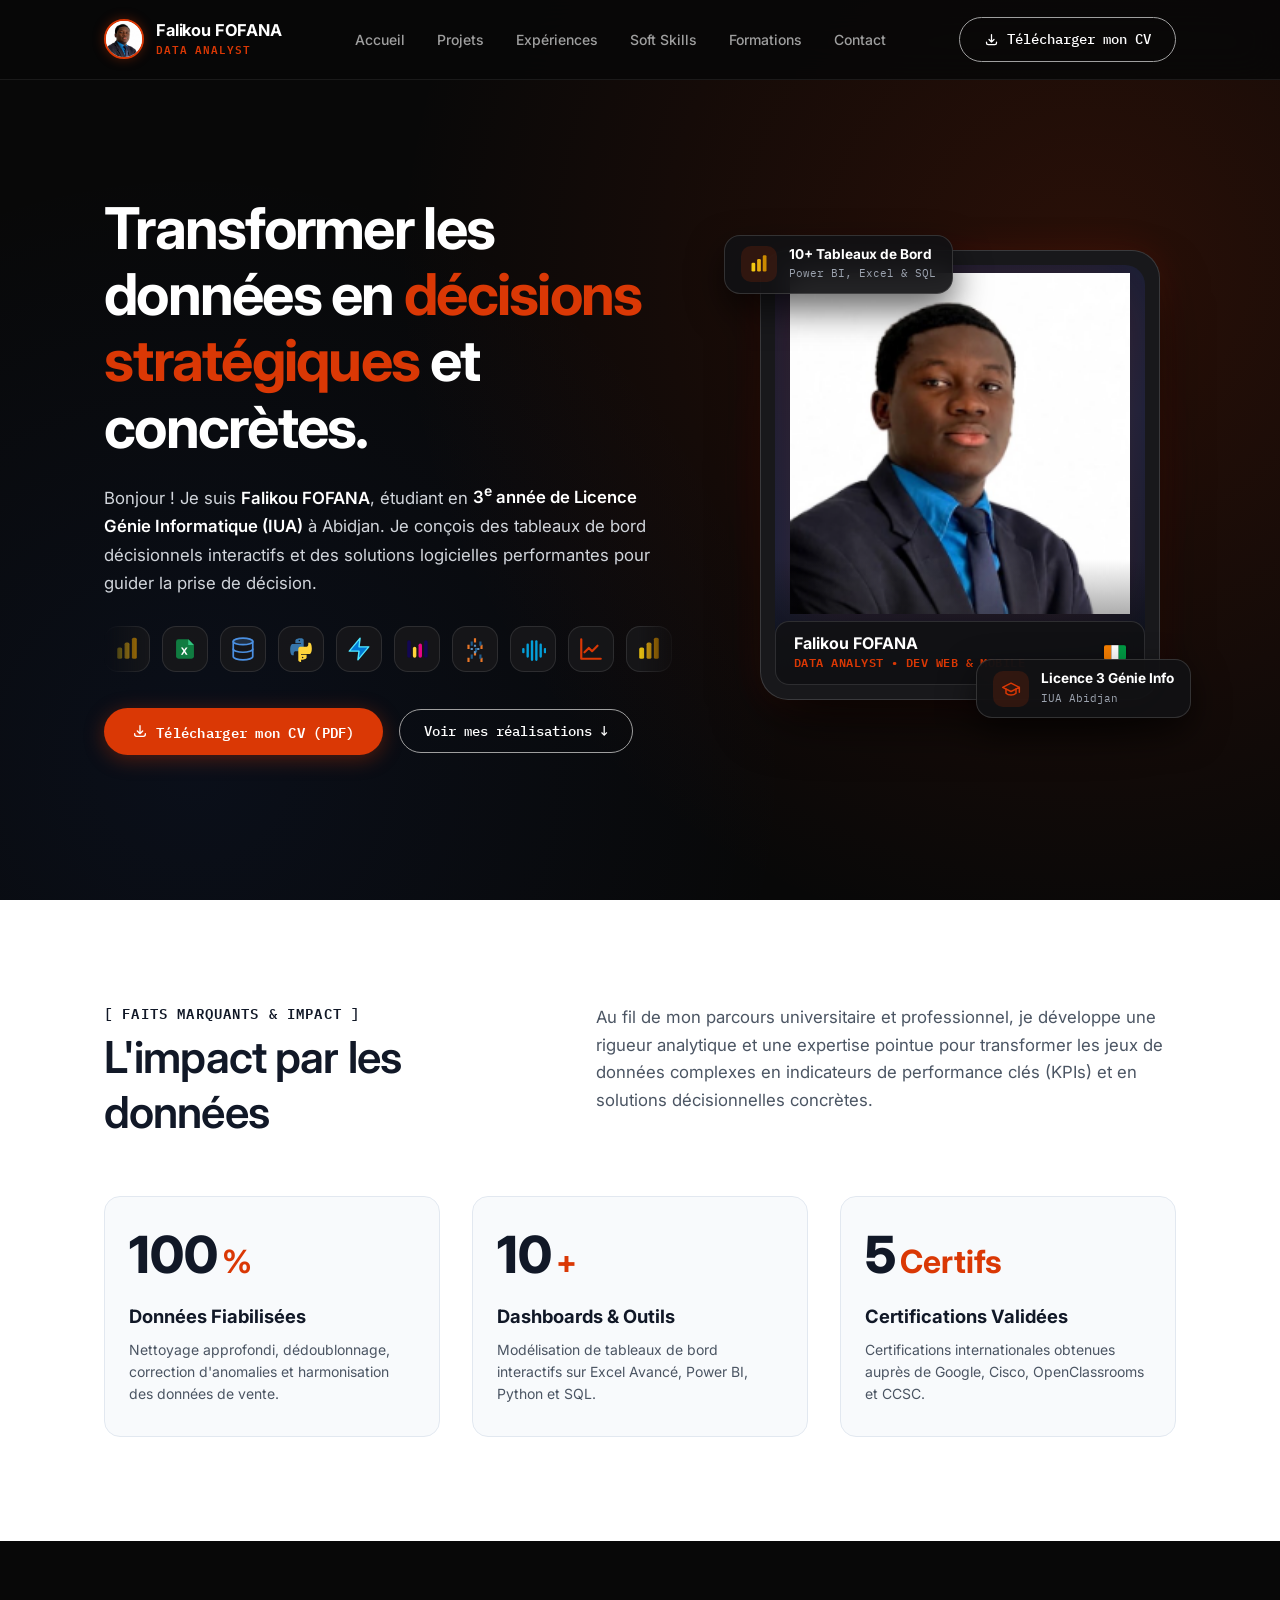
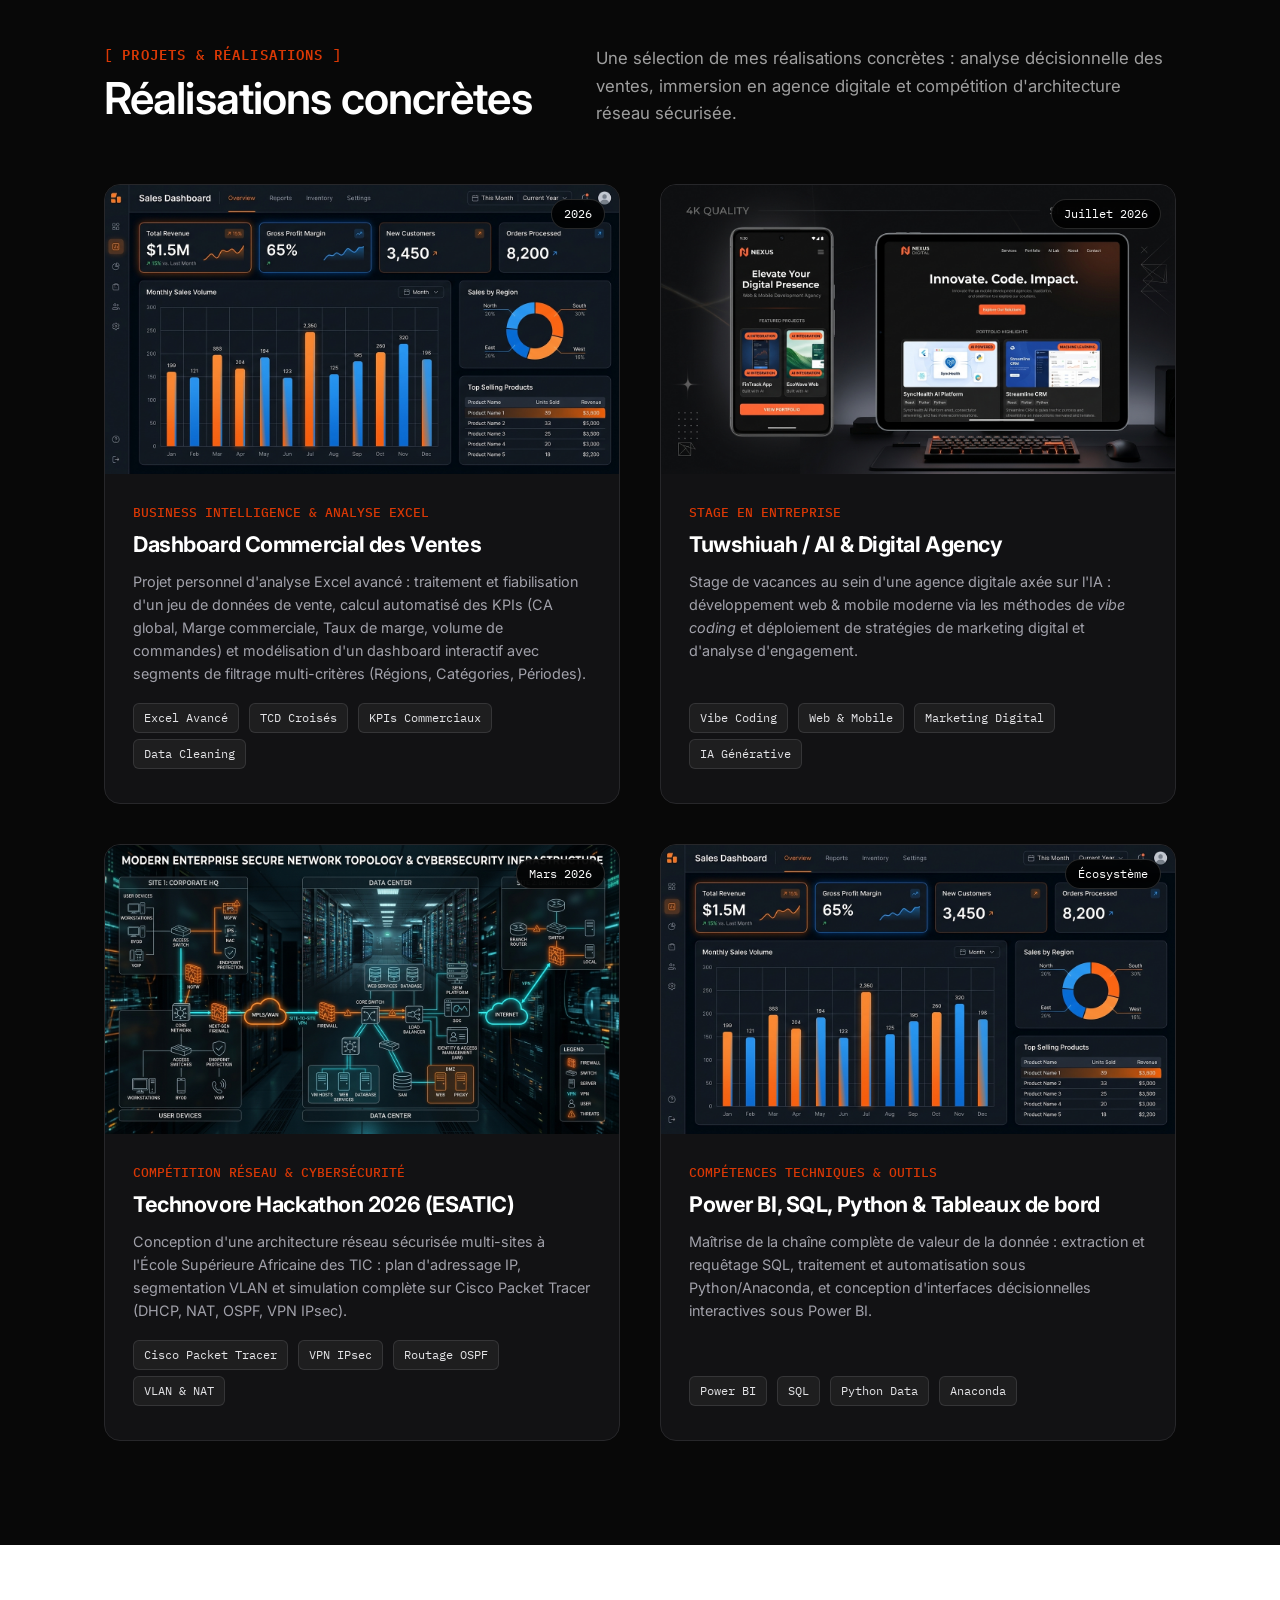
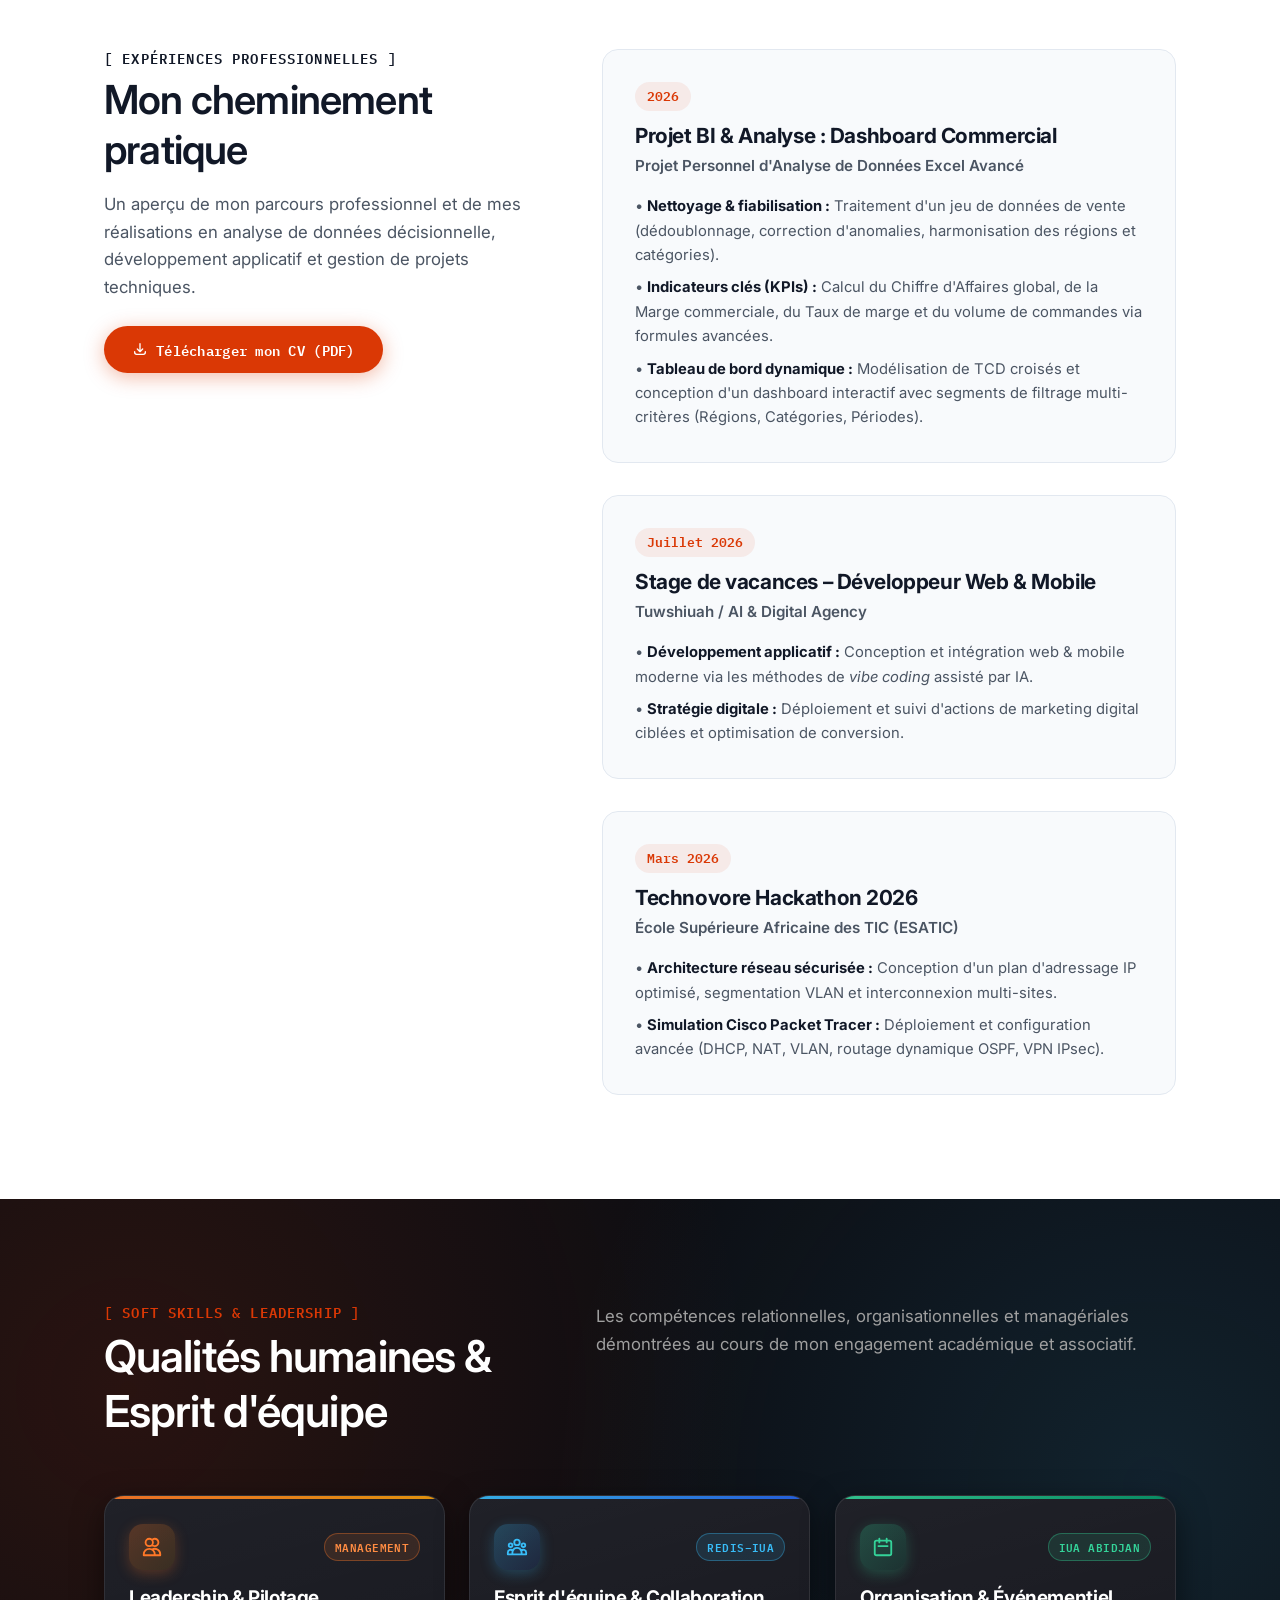
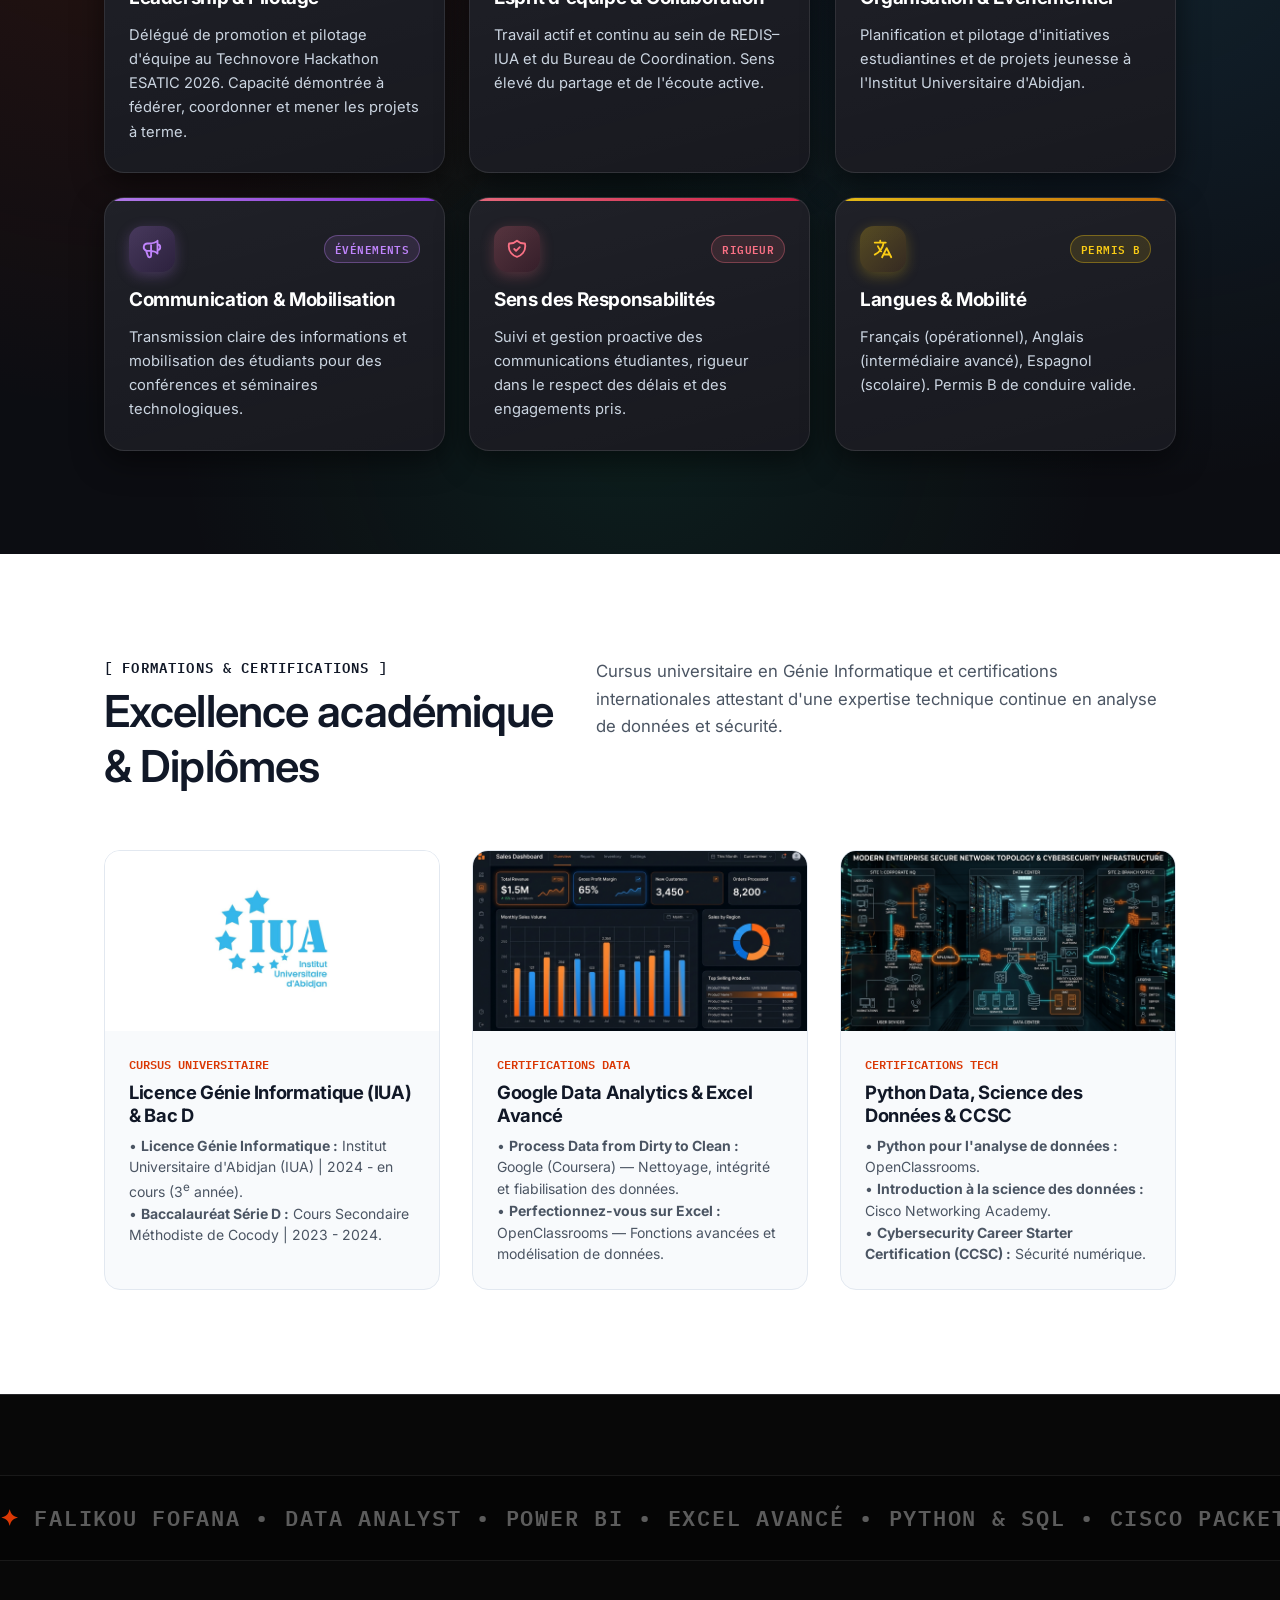
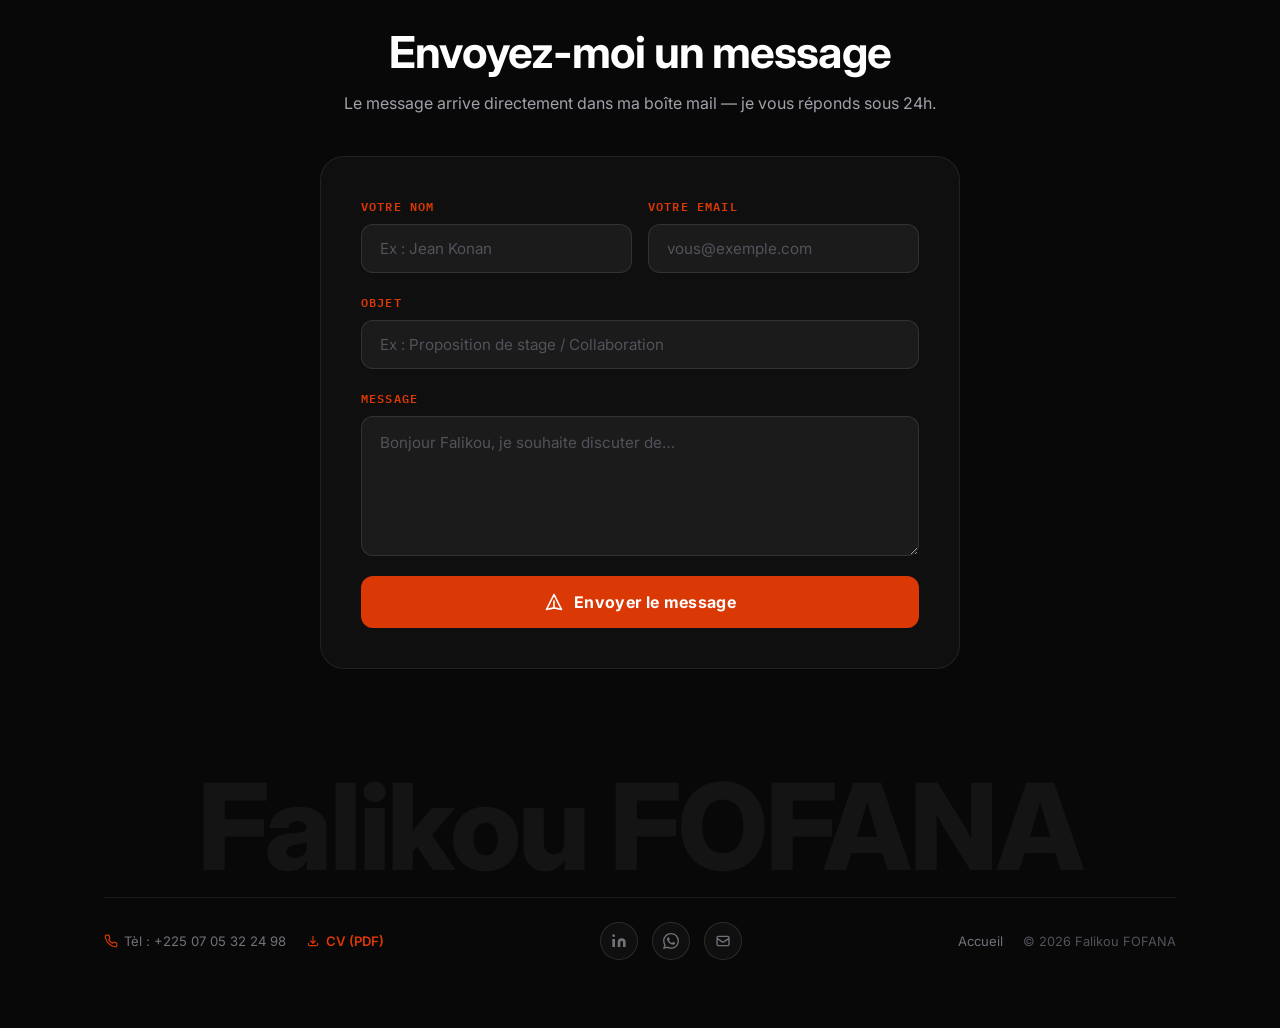
==== index.html @ 865db2b1 "Use exact official IUA university logo in education card" ====
<!DOCTYPE html>
<html lang="fr" class="scroll-smooth">
<head>
  <meta charset="UTF-8">
  <meta name="viewport" content="width=device-width, initial-scale=1.0">
  <title>Falikou FOFANA | Data Analyst & Développeur Web & Mobile</title>
  <meta name="description" content="Portfolio personnel de Falikou FOFANA — Data Analyst Stagiaire et Développeur Web & Mobile à Abidjan. Power BI, Excel & TCD, SQL, Python et Tableaux de bord décisionnels.">
  <meta name="author" content="Falikou FOFANA">
  <link rel="icon" href="assets/images/falikou_photo.png" type="image/png">

  <!-- Google Fonts -->
  <link rel="preconnect" href="https://fonts.googleapis.com">
  <link rel="preconnect" href="https://fonts.gstatic.com" crossorigin>
  <link href="https://fonts.googleapis.com/css2?family=IBM+Plex+Mono:ital,wght@0,400;0,500;0,600;1,400&family=Inter:wght@300;400;500;600;700;800&display=swap" rel="stylesheet">

  <style>
    /* ==========================================================================
       DESIGN SYSTEM - PROTOTYPE REPRODUCTION & FF BRANDING
       ========================================================================== */
    :root {
      --black: #080808;
      --black-alt: #121212;
      --card-bg: #18181b;
      --card-border: #27272a;
      --white: #ffffff;
      --light: #9f9f9f;
      --dark: #212121;
      --dark-text: #111827;
      --dark-sub: #4b5563;
      --accent: #da3805;
      --accent-hover: #ff4d15;
      --accent-light: rgba(218, 56, 5, 0.12);
      --accent-glow: rgba(218, 56, 5, 0.35);
      
      --font-sans: 'Inter', -apple-system, BlinkMacSystemFont, 'Segoe UI', Roboto, sans-serif;
      --font-mono: 'IBM Plex Mono', monospace;
    }

    *, *::before, *::after {
      box-sizing: border-box;
      margin: 0;
      padding: 0;
    }

    html {
      scroll-behavior: smooth;
      -webkit-text-size-adjust: 100%;
      font-size: 16px;
    }

    body {
      background-color: var(--black-alt);
      color: var(--light);
      font-family: var(--font-sans);
      font-size: 16px;
      line-height: 1.65;
      overflow-x: hidden;
      -webkit-font-smoothing: antialiased;
    }

    h1, h2, h3, h4, h5, h6 {
      color: var(--white);
      font-family: var(--font-sans);
      font-weight: 600;
      line-height: 1.25;
      letter-spacing: -0.02em;
    }

    a {
      color: inherit;
      text-decoration: none;
      transition: all 0.2s ease;
    }

    img {
      max-width: 100%;
      height: auto;
      display: block;
    }

    .container {
      width: 100%;
      max-width: 1120px;
      margin-left: auto;
      margin-right: auto;
      padding-left: 24px;
      padding-right: 24px;
    }

    .section-padding {
      padding-top: 104px;
      padding-bottom: 104px;
    }

    .white__bg {
      background-color: var(--white);
      color: var(--dark-sub);
    }

    .white__bg h1, .white__bg h2, .white__bg h3, .white__bg h4, .white__bg h5, .white__bg h6 {
      color: var(--dark-text);
    }

    .black__bg {
      background-color: var(--black);
      color: var(--light);
    }

    /* Section Tag & Headers (Exact Prototype Style) */
    .section__title__wrap {
      display: flex;
      justify-content: space-between;
      align-items: flex-start;
      margin-bottom: 56px;
      gap: 32px;
    }

    @media (max-width: 860px) {
      .section__title__wrap {
        flex-direction: column;
        margin-bottom: 40px;
        gap: 16px;
      }
    }

    .section__title {
      font-family: var(--font-mono);
      font-size: 0.9rem;
      font-weight: 600;
      text-transform: uppercase;
      letter-spacing: 0.08em;
      color: var(--accent);
      margin: 0;
    }

    .section__description {
      color: var(--light);
      max-width: 580px;
      font-size: 1.05rem;
      line-height: 1.65;
    }

    .white__bg .section__description {
      color: var(--dark-sub);
    }

    /* Buttons */
    .primary__button {
      display: inline-flex;
      align-items: center;
      justify-content: center;
      gap: 8px;
      padding: 12px 28px;
      border-radius: 99px;
      background-color: var(--accent);
      color: var(--white);
      font-family: var(--font-mono);
      font-size: 0.875rem;
      font-weight: 600;
      letter-spacing: 0.02em;
      box-shadow: 0 4px 20px var(--accent-glow);
      transition: all 0.25s ease;
      cursor: pointer;
      border: none;
      white-space: normal;
      text-align: center;
    }

    .primary__button:hover {
      background-color: var(--accent-hover);
      transform: translateY(-2px);
      box-shadow: 0 8px 25px var(--accent-glow);
      color: var(--white);
    }

    .outline__button__light {
      display: inline-flex;
      align-items: center;
      justify-content: center;
      gap: 8px;
      padding: 10px 24px;
      border-radius: 99px;
      border: 1px solid var(--light);
      color: var(--white);
      background: transparent;
      font-family: var(--font-mono);
      font-size: 0.85rem;
      font-weight: 500;
      transition: all 0.25s ease;
      cursor: pointer;
      white-space: normal;
      text-align: center;
    }

    .outline__button__light:hover {
      border-color: var(--accent);
      color: var(--accent);
      background: rgba(218, 56, 5, 0.08);
      transform: translateY(-2px);
    }

    /* Navbar */
    .navbar {
      position: fixed;
      top: 0;
      left: 0;
      width: 100%;
      height: 80px;
      z-index: 1000;
      background: rgba(8, 8, 8, 0.92);
      backdrop-filter: blur(18px);
      -webkit-backdrop-filter: blur(18px);
      border-bottom: 1px solid rgba(255, 255, 255, 0.08);
      display: flex;
      align-items: center;
      transition: height 0.3s ease, background 0.3s ease;
    }

    .navbar__row {
      display: flex;
      justify-content: space-between;
      align-items: center;
      width: 100%;
    }

    .nav__brand {
      display: flex;
      align-items: center;
      gap: 12px;
      text-decoration: none;
      flex-shrink: 0;
    }

    .brand-avatar {
      width: 40px;
      height: 40px;
      border-radius: 50%;
      object-fit: contain;
      background: #ffffff;
      border: 2px solid var(--accent);
      box-shadow: 0 0 12px var(--accent-glow);
      flex-shrink: 0;
    }

    .brand-text {
      display: flex;
      flex-direction: column;
    }

    .brand-name {
      font-family: var(--font-sans);
      font-weight: 700;
      font-size: 1.02rem;
      color: var(--white);
      letter-spacing: -0.01em;
      line-height: 1.15;
    }

    .brand-role {
      font-family: var(--font-mono);
      font-size: 0.68rem;
      color: var(--accent);
      letter-spacing: 0.08em;
      text-transform: uppercase;
      font-weight: 600;
    }

    /* Desktop Navigation Menu */
    .navbar__menu {
      display: flex;
      align-items: center;
      gap: 4px;
    }

    .nav__link {
      padding: 8px 14px;
      color: var(--light);
      font-size: 0.875rem;
      font-weight: 500;
      border-radius: 99px;
      transition: all 0.2s ease;
      display: inline-flex;
      align-items: center;
    }

    .nav__link:hover {
      color: var(--white);
      background: rgba(255, 255, 255, 0.06);
    }

    .navbar__actions {
      display: flex;
      align-items: center;
      gap: 12px;
    }

    .desktop-cv-btn {
      display: inline-flex;
    }

    .mobile-menu-btn {
      display: none;
      width: 44px;
      height: 44px;
      border-radius: 12px;
      background: rgba(255, 255, 255, 0.06);
      border: 1px solid rgba(255, 255, 255, 0.12);
      color: var(--white);
      align-items: center;
      justify-content: center;
      cursor: pointer;
      transition: all 0.2s ease;
      flex-shrink: 0;
      outline: none;
      -webkit-tap-highlight-color: transparent;
    }

    .mobile-menu-btn:hover,
    .mobile-menu-btn:active {
      background: rgba(218, 56, 5, 0.18);
      border-color: var(--accent);
      color: var(--accent);
    }

    .mobile-menu-btn svg {
      pointer-events: none;
    }

    /* Standalone Mobile Drawer (Outside Header) */
    .mobile-drawer {
      display: none;
      position: fixed;
      top: 0;
      right: 0;
      width: 86%;
      max-width: 320px;
      height: 100vh;
      height: 100dvh;
      background: #0d0d10;
      border-left: 1px solid rgba(255, 255, 255, 0.12);
      flex-direction: column;
      align-items: stretch;
      padding: 24px 20px;
      gap: 6px;
      box-shadow: -15px 0 50px rgba(0, 0, 0, 0.95);
      transform: translateX(105%);
      visibility: hidden;
      pointer-events: none;
      transition: transform 0.35s cubic-bezier(0.16, 1, 0.3, 1), visibility 0.35s ease;
      z-index: 99999;
      overflow-y: auto;
      -webkit-overflow-scrolling: touch;
    }

    .mobile-drawer.open {
      transform: translateX(0) !important;
      visibility: visible !important;
      pointer-events: auto !important;
    }

    .mobile-drawer-header {
      display: flex;
      align-items: center;
      justify-content: space-between;
      padding-bottom: 18px;
      margin-bottom: 10px;
      border-bottom: 1px solid rgba(255, 255, 255, 0.08);
    }

    .mobile-drawer-brand {
      display: flex;
      align-items: center;
      gap: 10px;
    }

    .mobile-drawer-avatar {
      width: 36px;
      height: 36px;
      border-radius: 50%;
      object-fit: contain;
      background: #fff;
      border: 1.5px solid var(--accent);
    }

    .mobile-drawer-title {
      font-family: var(--font-sans);
      font-size: 0.95rem;
      font-weight: 700;
      color: #ffffff;
    }

    .mobile-close-btn {
      width: 38px;
      height: 38px;
      border-radius: 10px;
      background: rgba(255, 255, 255, 0.06);
      border: 1px solid rgba(255, 255, 255, 0.12);
      color: #a1a1aa;
      display: flex;
      align-items: center;
      justify-content: center;
      cursor: pointer;
      transition: all 0.2s ease;
      -webkit-tap-highlight-color: transparent;
    }

    .mobile-close-btn:hover,
    .mobile-close-btn:active {
      color: #ffffff;
      background: rgba(239, 68, 68, 0.2);
      border-color: rgba(239, 68, 68, 0.5);
    }

    .mobile-drawer-link {
      font-family: var(--font-sans);
      font-size: 1.05rem;
      font-weight: 500;
      width: 100%;
      padding: 13px 16px;
      border-radius: 12px;
      color: #e4e4e7;
      text-decoration: none;
      display: flex;
      align-items: center;
      gap: 12px;
      transition: all 0.2s ease;
    }

    .mobile-drawer-link:hover,
    .mobile-drawer-link:active {
      background: rgba(218, 56, 5, 0.14);
      color: #ffffff;
      transform: translateX(4px);
    }

    .mobile-drawer-action {
      margin-top: 14px;
      padding-top: 14px;
      border-top: 1px solid rgba(255, 255, 255, 0.08);
    }

    .mobile-drawer-cv-btn {
      width: 100%;
      padding: 13px 18px;
      background: var(--accent);
      color: #ffffff;
      border-radius: 12px;
      display: flex;
      align-items: center;
      justify-content: center;
      gap: 8px;
      font-family: var(--font-mono);
      font-size: 0.88rem;
      font-weight: 600;
      text-decoration: none;
      box-shadow: 0 4px 18px var(--accent-glow);
      transition: background 0.2s ease;
    }

    .mobile-drawer-cv-btn:active {
      background: var(--accent-hover);
    }

    .mobile-drawer-footer {
      display: flex;
      justify-content: center;
      gap: 12px;
      margin-top: auto;
      padding-top: 24px;
    }

    .mobile-drawer-social {
      width: 40px;
      height: 40px;
      border-radius: 50%;
      background: rgba(255, 255, 255, 0.05);
      border: 1px solid rgba(255, 255, 255, 0.1);
      display: flex;
      align-items: center;
      justify-content: center;
      color: #a1a1aa;
      text-decoration: none;
      transition: all 0.2s;
    }

    .mobile-drawer-social:hover,
    .mobile-drawer-social:active {
      color: #fff;
      border-color: rgba(255, 255, 255, 0.3);
    }

    .menu-backdrop {
      position: fixed;
      inset: 0;
      background: rgba(0, 0, 0, 0.8);
      backdrop-filter: blur(6px);
      -webkit-backdrop-filter: blur(6px);
      z-index: 99998;
      opacity: 0;
      pointer-events: none;
      transition: opacity 0.3s ease;
    }

    .menu-backdrop.open {
      opacity: 1 !important;
      pointer-events: auto !important;
    }

    @media (max-width: 960px) {
      .navbar {
        height: 72px;
      }

      .navbar__menu {
        display: none !important;
      }

      .desktop-cv-btn {
        display: none !important;
      }

      .mobile-menu-btn {
        display: flex !important;
      }

      .mobile-drawer {
        display: flex !important;
      }
    }

    /* ==========================================================================
       HERO SECTION (PREMIUM MODERN SPLIT SHOWCASE)
       ========================================================================== */
    .header__section__one {
      min-height: 100vh;
      position: relative;
      display: flex;
      align-items: center;
      background: radial-gradient(circle at 85% 30%, rgba(218, 56, 5, 0.16) 0%, transparent 55%),
                  radial-gradient(circle at 15% 85%, rgba(37, 99, 235, 0.08) 0%, transparent 45%),
                  #080808;
      overflow: hidden;
      padding-top: 120px;
      padding-bottom: 70px;
    }

    .hero-grid {
      display: grid;
      grid-template-columns: 1.15fr 0.85fr;
      gap: 56px;
      align-items: center;
      min-width: 0;
      width: 100%;
      max-width: 100%;
    }

    .hero-grid > * {
      min-width: 0;
      max-width: 100%;
    }

    .header__title__one {
      display: flex;
      flex-direction: column;
      align-items: flex-start;
      z-index: 2;
      min-width: 0;
      max-width: 100%;
      width: 100%;
    }

    .hero-tag {
      display: inline-flex;
      align-items: center;
      gap: 8px;
      padding: 6px 16px;
      border-radius: 99px;
      background: rgba(218, 56, 5, 0.12);
      border: 1px solid rgba(218, 56, 5, 0.35);
      font-family: var(--font-mono);
      font-size: 0.775rem;
      color: #ff6b4a;
      margin-bottom: 20px;
      font-weight: 600;
      letter-spacing: 0.05em;
    }

    .status-dot {
      width: 8px;
      height: 8px;
      border-radius: 50%;
      background: #10b981;
      box-shadow: 0 0 10px #10b981;
      animation: pulse-dot 2s infinite;
    }

    @keyframes pulse-dot {
      0%, 100% { opacity: 1; transform: scale(1); }
      50% { opacity: 0.5; transform: scale(1.2); }
    }

    .hero-h1 {
      font-size: clamp(2.3rem, 4vw + 0.5rem, 3.6rem);
      font-weight: 700;
      line-height: 1.15;
      color: #ffffff;
      margin: 0 0 20px;
      letter-spacing: -0.03em;
    }

    .hero-bio {
      font-size: 1.05rem;
      line-height: 1.7;
      color: #d1d5db;
      margin-bottom: 22px;
      max-width: 580px;
    }

    .hero-bio strong {
      color: #ffffff;
      font-weight: 600;
    }

    /* Hero Tools Infinite Scrolling Marquee (Official Vector Logos) */
    .hero-ticker-wrap {
      width: 100%;
      max-width: 580px;
      min-width: 0;
      overflow: hidden;
      margin-bottom: 30px;
      position: relative;
      -webkit-mask-image: linear-gradient(to right, transparent 0%, black 8%, black 92%, transparent 100%);
      mask-image: linear-gradient(to right, transparent 0%, black 8%, black 92%, transparent 100%);
      padding: 6px 0;
    }

    .hero-ticker-track {
      display: flex;
      flex-wrap: nowrap;
      width: max-content;
      gap: 12px;
      animation: heroTickerLoop 28s linear infinite;
    }

    .hero-ticker-wrap:hover .hero-ticker-track {
      animation-play-state: paused;
    }

    @keyframes heroTickerLoop {
      0% { transform: translateX(0); }
      100% { transform: translateX(-50%); }
    }

    .hero-tool-badge {
      display: inline-flex;
      align-items: center;
      justify-content: center;
      width: 46px;
      height: 46px;
      padding: 10px;
      background: rgba(24, 24, 27, 0.85);
      border: 1px solid rgba(255, 255, 255, 0.1);
      border-radius: 14px;
      transition: all 0.25s ease;
      user-select: none;
      flex-shrink: 0;
      backdrop-filter: blur(10px);
      -webkit-backdrop-filter: blur(10px);
    }

    .hero-tool-badge:hover {
      border-color: var(--accent);
      background: rgba(218, 56, 5, 0.12);
      transform: translateY(-3px) scale(1.1);
      box-shadow: 0 6px 20px rgba(218, 56, 5, 0.3);
    }

    .hero-tool-badge svg {
      width: 26px;
      height: 26px;
      flex-shrink: 0;
      display: block;
    }

    .hero-actions {
      display: flex;
      gap: 16px;
      flex-wrap: wrap;
      align-items: center;
    }

    /* Photo Showcase Column */
    .hero-showcase {
      position: relative;
      display: flex;
      justify-content: center;
      align-items: center;
      z-index: 2;
    }

    .hero-glow {
      position: absolute;
      width: 100%;
      max-width: 420px;
      height: 420px;
      border-radius: 50%;
      background: radial-gradient(circle, rgba(218, 56, 5, 0.3) 0%, rgba(218, 56, 5, 0) 70%);
      filter: blur(40px);
      z-index: 1;
      pointer-events: none;
    }

    .hero-photo-card {
      position: relative;
      z-index: 2;
      width: 100%;
      max-width: 400px;
      background: #18181b;
      border: 1px solid rgba(255, 255, 255, 0.15);
      border-radius: 28px;
      padding: 14px;
      box-shadow: 0 25px 60px -15px rgba(0, 0, 0, 0.9), 0 0 35px rgba(218, 56, 5, 0.15);
      transition: transform 0.4s cubic-bezier(0.16, 1, 0.3, 1), border-color 0.3s ease, box-shadow 0.3s ease;
    }

    .hero-photo-card:hover {
      transform: translateY(-6px);
      border-color: rgba(218, 56, 5, 0.5);
      box-shadow: 0 30px 70px -15px rgba(0, 0, 0, 0.95), 0 0 45px rgba(218, 56, 5, 0.25);
    }

    .hero-img-container {
      position: relative;
      width: 100%;
      height: 420px;
      border-radius: 20px;
      overflow: hidden;
      background: linear-gradient(160deg, #1a1a2e 0%, #16213e 50%, #0f172a 100%);
      display: flex;
      align-items: center;
      justify-content: center;
    }

    .hero-img-container img {
      width: 92%;
      height: 96%;
      object-fit: contain;
      object-position: center top;
      display: block;
      transition: transform 0.5s ease;
      filter: drop-shadow(0 8px 32px rgba(218, 56, 5, 0.18));
    }

    .hero-photo-card:hover .hero-img-container img {
      transform: scale(1.04);
    }

    .hero-img-overlay {
      position: absolute;
      inset: 0;
      background: linear-gradient(180deg, transparent 70%, rgba(8, 8, 8, 0.75) 100%);
      pointer-events: none;
    }

    .hero-photo-caption {
      position: absolute;
      bottom: 14px;
      left: 14px;
      right: 14px;
      background: rgba(18, 18, 20, 0.88);
      backdrop-filter: blur(12px);
      -webkit-backdrop-filter: blur(12px);
      padding: 12px 18px;
      border-radius: 14px;
      border: 1px solid rgba(255, 255, 255, 0.12);
      display: flex;
      justify-content: space-between;
      align-items: center;
      z-index: 3;
    }

    .hero-photo-name {
      font-family: var(--font-sans);
      font-weight: 700;
      font-size: 1rem;
      color: #ffffff;
      line-height: 1.2;
    }

    .hero-photo-sub {
      font-family: var(--font-mono);
      font-size: 0.72rem;
      color: var(--accent);
      font-weight: 600;
      text-transform: uppercase;
      letter-spacing: 0.04em;
    }

    /* Floating Badges */
    .hero-badge-float {
      position: absolute;
      z-index: 4;
      background: rgba(18, 18, 20, 0.92);
      backdrop-filter: blur(14px);
      -webkit-backdrop-filter: blur(14px);
      border: 1px solid rgba(255, 255, 255, 0.14);
      padding: 10px 16px;
      border-radius: 16px;
      display: flex;
      align-items: center;
      gap: 12px;
      box-shadow: 0 15px 35px rgba(0, 0, 0, 0.6);
      transition: transform 0.3s ease;
      animation: float-slow 4s ease-in-out infinite;
    }

    .hero-badge-float:hover {
      transform: scale(1.05);
      border-color: var(--accent);
    }

    .hero-badge-top {
      top: -15px;
      left: -20px;
      animation-delay: 0s;
    }

    .hero-badge-bottom {
      bottom: -18px;
      right: -15px;
      animation-delay: 2s;
    }

    @keyframes float-slow {
      0%, 100% { transform: translateY(0); }
      50% { transform: translateY(-8px); }
    }

    .badge-icon-box {
      width: 36px;
      height: 36px;
      border-radius: 10px;
      background: rgba(218, 56, 5, 0.15);
      color: var(--accent);
      display: flex;
      align-items: center;
      justify-content: center;
      font-size: 1.1rem;
      flex-shrink: 0;
    }

    .badge-text-title {
      font-size: 0.85rem;
      font-weight: 700;
      color: #ffffff;
      line-height: 1.2;
    }

    .badge-text-sub {
      font-family: var(--font-mono);
      font-size: 0.7rem;
      color: #9ca3af;
      margin-top: 2px;
    }

    /* ==========================================================================
       SECTION 2: FUN FACT (METRICS)
       ========================================================================== */
    .counter__grids {
      display: grid;
      grid-template-columns: repeat(3, 1fr);
      gap: 32px;
    }

    @media (max-width: 768px) {
      .counter__grids {
        grid-template-columns: 1fr;
        gap: 24px;
      }
    }

    .counter__box {
      padding: 32px 24px;
      background-color: #f8fafc;
      border: 1px solid #e2e8f0;
      border-radius: 16px;
      transition: all 0.3s ease;
    }

    .counter__box:hover {
      transform: translateY(-4px);
      border-color: var(--accent);
      box-shadow: 0 12px 30px rgba(0, 0, 0, 0.06);
    }

    .counter__header {
      display: flex;
      align-items: baseline;
      gap: 4px;
      margin-bottom: 12px;
    }

    .counter__number {
      font-size: clamp(2.5rem, 4vw, 3.5rem);
      font-weight: 800;
      color: var(--dark-text);
      line-height: 1;
    }

    .counter-suffix {
      font-size: 2rem;
      font-weight: 700;
      color: var(--accent);
    }

    .counter__title {
      font-size: 1.15rem;
      font-weight: 700;
      color: var(--dark-text);
      margin-bottom: 8px;
    }

    .counter-desc {
      font-size: 0.875rem;
      color: var(--dark-sub);
      line-height: 1.55;
    }

    /* ==========================================================================
       SECTION 3: PROJECTS (2x2 GRID)
       ========================================================================== */
    .project__items {
      display: grid;
      grid-template-columns: 1fr 1fr;
      gap: 40px;
    }

    @media (max-width: 860px) {
      .project__items {
        grid-template-columns: 1fr;
      }
    }

    .project__card {
      background: #121214;
      border: 1px solid #27272a;
      border-radius: 16px;
      overflow: hidden;
      display: flex;
      flex-direction: column;
      transition: all 0.3s ease;
    }

    .project__card:hover {
      transform: translateY(-6px);
      border-color: var(--accent);
      box-shadow: 0 20px 40px rgba(0, 0, 0, 0.6);
    }

    .project-img-box {
      position: relative;
      width: 100%;
      aspect-ratio: 16 / 9;
      overflow: hidden;
      background: #1a1a1f;
    }

    .project-img-box img {
      width: 100%;
      height: 100%;
      object-fit: cover;
      transition: transform 0.4s ease;
    }

    .project__card:hover .project-img-box img {
      transform: scale(1.05);
    }

    .project-year-tag {
      position: absolute;
      top: 14px;
      right: 14px;
      background: rgba(0, 0, 0, 0.85);
      backdrop-filter: blur(8px);
      padding: 4px 12px;
      border-radius: 99px;
      font-family: var(--font-mono);
      font-size: 0.75rem;
      color: #fff;
      border: 1px solid rgba(255, 255, 255, 0.15);
    }

    .project__content {
      padding: 28px;
      display: flex;
      flex-direction: column;
      flex-grow: 1;
    }

    .project__category {
      font-family: var(--font-mono);
      font-size: 0.8rem;
      color: var(--accent);
      text-transform: uppercase;
      margin-bottom: 8px;
      font-weight: 500;
    }

    .project__title {
      font-size: 1.35rem;
      font-weight: 700;
      color: #ffffff;
      margin: 0 0 12px;
    }

    .project__summery {
      font-size: 0.9rem;
      color: #a1a1aa;
      line-height: 1.6;
      margin-bottom: 18px;
      flex-grow: 1;
    }

    .project-tag-pill {
      display: inline-block;
      font-family: var(--font-mono);
      font-size: 0.75rem;
      padding: 4px 10px;
      border-radius: 6px;
      background: rgba(255, 255, 255, 0.05);
      color: #e4e4e7;
      border: 1px solid rgba(255, 255, 255, 0.1);
      margin-right: 6px;
      margin-bottom: 6px;
    }

    /* ==========================================================================
       SECTION 4: WORK EXPERIENCE (STICKY SIDEBAR)
       ========================================================================== */
    .experience__columns {
      display: grid;
      grid-template-columns: 1fr 1.3fr;
      gap: 56px;
      align-items: start;
    }

    @media (max-width: 960px) {
      .experience__columns {
        grid-template-columns: 1fr;
        gap: 40px;
      }
    }

    .side__sticky__content {
      position: sticky;
      top: 110px;
    }

    @media (max-width: 960px) {
      .side__sticky__content {
        position: static;
      }
    }

    .exp-timeline {
      display: flex;
      flex-direction: column;
      gap: 32px;
    }

    .experience__card {
      background: #f8fafc;
      border: 1px solid #e2e8f0;
      border-radius: 16px;
      padding: 32px;
      transition: all 0.3s ease;
    }

    .experience__card:hover {
      border-color: var(--accent);
      box-shadow: 0 12px 30px rgba(0, 0, 0, 0.06);
      transform: translateY(-3px);
    }

    .exp__meta {
      font-family: var(--font-mono);
      font-size: 0.8rem;
      font-weight: 600;
      color: var(--accent);
      background: rgba(218, 56, 5, 0.08);
      padding: 4px 12px;
      border-radius: 99px;
      display: inline-block;
      margin-bottom: 12px;
    }

    .exp__title {
      font-size: 1.3rem;
      font-weight: 700;
      color: var(--dark-text);
      margin-bottom: 4px;
    }

    .exp-company-text {
      font-size: 0.95rem;
      font-weight: 600;
      color: var(--dark-sub);
      margin-bottom: 16px;
    }

    .exp__summery {
      font-size: 0.925rem;
      line-height: 1.65;
      color: var(--dark-sub);
    }

    .exp__summery strong {
      color: var(--dark-text);
    }

    /* ==========================================================================
       SECTION 5: SOFT SKILLS (VIBRANT COLORFUL MODERN CARDS)
       ========================================================================== */
    .skills-section-colorful {
      background: radial-gradient(circle at 10% 20%, rgba(218, 56, 5, 0.14) 0%, transparent 45%),
                  radial-gradient(circle at 90% 30%, rgba(56, 189, 248, 0.12) 0%, transparent 45%),
                  radial-gradient(circle at 50% 85%, rgba(16, 185, 129, 0.10) 0%, transparent 45%),
                  #0c0d12 !important;
      position: relative;
      overflow: hidden;
    }

    .soft-skills-grid {
      display: grid;
      grid-template-columns: repeat(3, 1fr);
      gap: 24px;
    }

    @media (max-width: 960px) {
      .soft-skills-grid {
        grid-template-columns: repeat(2, 1fr);
      }
    }

    @media (max-width: 600px) {
      .soft-skills-grid {
        grid-template-columns: 1fr;
      }
    }

    .soft-skill-card {
      background: linear-gradient(165deg, rgba(255, 255, 255, 0.05) 0%, rgba(255, 255, 255, 0.015) 100%), #14151c;
      border: 1px solid rgba(255, 255, 255, 0.09);
      border-radius: 20px;
      padding: 28px 24px;
      transition: all 0.35s cubic-bezier(0.16, 1, 0.3, 1);
      display: flex;
      flex-direction: column;
      gap: 12px;
      position: relative;
      overflow: hidden;
      box-shadow: 0 10px 30px rgba(0, 0, 0, 0.5);
    }

    .soft-skill-card::before {
      content: '';
      position: absolute;
      top: 0;
      left: 0;
      right: 0;
      height: 3px;
      background: var(--card-color-gradient, linear-gradient(90deg, var(--accent), transparent));
      opacity: 0.9;
    }

    .soft-skill-card:hover {
      transform: translateY(-6px) scale(1.015);
      border-color: var(--card-accent-border, var(--accent));
      box-shadow: 0 20px 40px -10px var(--card-accent-glow, rgba(218, 56, 5, 0.25)), 0 0 25px rgba(0, 0, 0, 0.85);
    }

    .soft-skill-top {
      display: flex;
      align-items: center;
      justify-content: space-between;
      gap: 12px;
    }

    .soft-skill-icon {
      width: 46px;
      height: 46px;
      border-radius: 14px;
      background: var(--icon-bg, rgba(218, 56, 5, 0.15));
      color: var(--icon-color, var(--accent));
      display: flex;
      align-items: center;
      justify-content: center;
      flex-shrink: 0;
      box-shadow: 0 4px 14px var(--icon-shadow, rgba(218, 56, 5, 0.2));
      transition: transform 0.3s ease;
    }

    .soft-skill-card:hover .soft-skill-icon {
      transform: scale(1.1) rotate(4deg);
    }

    .soft-skill-badge {
      font-family: var(--font-mono);
      font-size: 0.68rem;
      font-weight: 600;
      padding: 4px 10px;
      border-radius: 99px;
      letter-spacing: 0.04em;
      text-transform: uppercase;
      background: var(--badge-bg, rgba(218, 56, 5, 0.12));
      color: var(--badge-color, #ff6b4a);
      border: 1px solid var(--badge-border, rgba(218, 56, 5, 0.3));
    }

    .soft-skill-title {
      font-size: 1.18rem;
      font-weight: 700;
      color: #ffffff;
      margin-top: 4px;
      line-height: 1.3;
    }

    .soft-skill-desc {
      font-size: 0.92rem;
      color: #cbd5e1;
      line-height: 1.65;
    }

    /* Vibrant Color Themes per card */
    .card-theme-orange {
      --card-color-gradient: linear-gradient(90deg, #ff7828, #f59e0b);
      --card-accent-border: rgba(255, 120, 40, 0.55);
      --card-accent-glow: rgba(255, 120, 40, 0.28);
      --icon-bg: linear-gradient(135deg, rgba(255, 120, 40, 0.25), rgba(245, 158, 11, 0.12));
      --icon-color: #ff7828;
      --icon-shadow: rgba(255, 120, 40, 0.25);
      --badge-bg: rgba(255, 120, 40, 0.12);
      --badge-color: #ff8c42;
      --badge-border: rgba(255, 120, 40, 0.35);
    }

    .card-theme-blue {
      --card-color-gradient: linear-gradient(90deg, #38bdf8, #2563eb);
      --card-accent-border: rgba(56, 189, 248, 0.55);
      --card-accent-glow: rgba(56, 189, 248, 0.28);
      --icon-bg: linear-gradient(135deg, rgba(56, 189, 248, 0.25), rgba(37, 99, 235, 0.12));
      --icon-color: #38bdf8;
      --icon-shadow: rgba(56, 189, 248, 0.25);
      --badge-bg: rgba(56, 189, 248, 0.12);
      --badge-color: #38bdf8;
      --badge-border: rgba(56, 189, 248, 0.35);
    }

    .card-theme-emerald {
      --card-color-gradient: linear-gradient(90deg, #34d399, #059669);
      --card-accent-border: rgba(52, 211, 153, 0.55);
      --card-accent-glow: rgba(52, 211, 153, 0.28);
      --icon-bg: linear-gradient(135deg, rgba(52, 211, 153, 0.25), rgba(16, 185, 129, 0.12));
      --icon-color: #34d399;
      --icon-shadow: rgba(52, 211, 153, 0.25);
      --badge-bg: rgba(52, 211, 153, 0.12);
      --badge-color: #34d399;
      --badge-border: rgba(52, 211, 153, 0.35);
    }

    .card-theme-purple {
      --card-color-gradient: linear-gradient(90deg, #c084fc, #9333ea);
      --card-accent-border: rgba(192, 132, 252, 0.55);
      --card-accent-glow: rgba(192, 132, 252, 0.28);
      --icon-bg: linear-gradient(135deg, rgba(192, 132, 252, 0.25), rgba(147, 51, 234, 0.12));
      --icon-color: #c084fc;
      --icon-shadow: rgba(192, 132, 252, 0.25);
      --badge-bg: rgba(192, 132, 252, 0.12);
      --badge-color: #c084fc;
      --badge-border: rgba(192, 132, 252, 0.35);
    }

    .card-theme-rose {
      --card-color-gradient: linear-gradient(90deg, #fb7185, #e11d48);
      --card-accent-border: rgba(251, 113, 133, 0.55);
      --card-accent-glow: rgba(251, 113, 133, 0.28);
      --icon-bg: linear-gradient(135deg, rgba(251, 113, 133, 0.25), rgba(225, 29, 72, 0.12));
      --icon-color: #fb7185;
      --icon-shadow: rgba(251, 113, 133, 0.25);
      --badge-bg: rgba(251, 113, 133, 0.12);
      --badge-color: #fb7185;
      --badge-border: rgba(251, 113, 133, 0.35);
    }

    .card-theme-gold {
      --card-color-gradient: linear-gradient(90deg, #facc15, #d97706);
      --card-accent-border: rgba(250, 204, 21, 0.55);
      --card-accent-glow: rgba(250, 204, 21, 0.28);
      --icon-bg: linear-gradient(135deg, rgba(250, 204, 21, 0.25), rgba(217, 119, 6, 0.12));
      --icon-color: #facc15;
      --icon-shadow: rgba(250, 204, 21, 0.25);
      --badge-bg: rgba(250, 204, 21, 0.12);
      --badge-color: #facc15;
      --badge-border: rgba(250, 204, 21, 0.35);
    }

    /* ==========================================================================
       SECTION 6: FORMATIONS & CERTIFICATIONS
       ========================================================================== */
    .blog_slider__items {
      display: grid;
      grid-template-columns: repeat(3, 1fr);
      gap: 32px;
    }

    @media (max-width: 960px) {
      .blog_slider__items {
        grid-template-columns: 1fr;
      }
    }

    .blog__card {
      background: #f8fafc;
      border: 1px solid #e2e8f0;
      border-radius: 16px;
      overflow: hidden;
      transition: all 0.3s ease;
      display: flex;
      flex-direction: column;
    }

    .blog__card:hover {
      border-color: var(--accent);
      transform: translateY(-4px);
      box-shadow: 0 12px 30px rgba(0, 0, 0, 0.08);
    }

    .blog__figure {
      width: 100%;
      height: 180px;
      overflow: hidden;
      background: #e2e8f0;
    }

    .blog__figure img {
      width: 100%;
      height: 100%;
      object-fit: cover;
      transition: transform 0.4s ease;
    }

    .blog__card:hover .blog__figure img {
      transform: scale(1.05);
    }

    .blog__content {
      padding: 24px;
      display: flex;
      flex-direction: column;
      flex-grow: 1;
    }

    .blog-tag {
      font-family: var(--font-mono);
      font-size: 0.75rem;
      color: var(--accent);
      text-transform: uppercase;
      font-weight: 600;
      margin-bottom: 6px;
    }

    .blog__title {
      font-size: 1.15rem;
      font-weight: 700;
      color: var(--dark-text);
      margin-bottom: 8px;
    }

    .blog-desc {
      font-size: 0.875rem;
      color: var(--dark-sub);
      line-height: 1.55;
    }

    /* ==========================================================================
       SECTION 7: FOOTER & MARQUEE
       ========================================================================== */
    .footer__section {
      background: #080808;
      padding: 80px 0 32px;
      border-top: 1px solid #27272a;
    }

    .marquee-container {
      overflow: hidden;
      white-space: nowrap;
      padding: 24px 0;
      border-top: 1px solid rgba(255, 255, 255, 0.08);
      border-bottom: 1px solid rgba(255, 255, 255, 0.08);
      background: #050505;
      margin-bottom: 64px;
      width: 100%;
      max-width: 100%;
      box-sizing: border-box;
    }

    .marquee-text {
      display: inline-block;
      animation: marqueeScroll 22s linear infinite;
      font-family: var(--font-mono);
      font-size: 1.35rem;
      font-weight: 600;
      color: rgba(255, 255, 255, 0.35);
      letter-spacing: 0.08em;
      text-transform: uppercase;
    }

    @keyframes marqueeScroll {
      0% { transform: translateX(0); }
      100% { transform: translateX(-50%); }
    }

    .footer-cta {
      text-align: center;
      max-width: 680px;
      margin: 0 auto 64px;
    }

    .footer__title {
      font-size: clamp(2rem, 3.5vw, 2.75rem);
      font-weight: 700;
      color: #ffffff;
      margin-bottom: 24px;
    }

    .footer__bottom {
      display: flex;
      justify-content: space-between;
      align-items: center;
      flex-wrap: wrap;
      gap: 16px;
      padding: 28px 0;
      border-top: 1px solid rgba(255, 255, 255, 0.08);
      font-size: 0.82rem;
      color: #71717a;
    }

    .footer__bottom-left {
      display: flex;
      align-items: center;
      gap: 10px;
    }

    .footer__bottom-left img {
      width: 30px;
      height: 30px;
      border-radius: 50%;
      object-fit: contain;
      background: #fff;
      border: 1.5px solid var(--accent);
      flex-shrink: 0;
    }

    .footer__bottom-left span {
      font-family: var(--font-sans);
      font-size: 0.82rem;
      color: #71717a;
    }

    .footer-links {
      display: flex;
      align-items: center;
      gap: 6px;
    }

    .footer-links a {
      color: #71717a;
      font-family: var(--font-sans);
      font-size: 0.82rem;
      text-decoration: none;
      padding: 4px 10px;
      border-radius: 6px;
      transition: color 0.2s ease, background 0.2s ease;
    }

    .footer-links a:hover {
      color: #ffffff;
      background: rgba(255,255,255,0.06);
    }

    .footer-links .sep {
      color: rgba(255,255,255,0.12);
      font-size: 1rem;
      user-select: none;
    }

    .footer-links .link-whatsapp { color: #25d366; }
    .footer-links .link-whatsapp:hover { color: #4ade80; background: rgba(37,211,102,0.08); }
    .footer-links .link-cv { color: var(--accent); font-weight: 600; }
    .footer-links .link-cv:hover { color: var(--accent-hover); background: rgba(218,56,5,0.08); }

    /* ── Big Name Footer ───────────────────────────────────────── */
    .footer-bigname {
      width: 100%;
      text-align: center;
      padding: 50px 0 10px;
      overflow: hidden;
    }

    .footer-bigname-text {
      font-family: var(--font-sans);
      font-size: clamp(2.6rem, 9.5vw, 7.5rem);
      font-weight: 800;
      color: rgba(255, 255, 255, 0.05);
      letter-spacing: -0.02em;
      line-height: 1;
      white-space: nowrap;
      user-select: none;
      pointer-events: none;
      display: inline-block;
      width: 100%;
      text-align: center;
    }

    .footer__bottom {
      display: flex;
      justify-content: space-between;
      align-items: center;
      flex-wrap: wrap;
      gap: 18px;
      padding: 24px 0 36px;
      border-top: 1px solid rgba(255, 255, 255, 0.08);
      font-size: 0.82rem;
      color: #71717a;
    }

    .footer-col-left {
      display: flex;
      gap: 20px;
      align-items: center;
    }

    .footer-col-center {
      display: flex;
      gap: 14px;
      align-items: center;
      justify-content: center;
    }

    .footer-col-right {
      display: flex;
      gap: 20px;
      align-items: center;
      justify-content: flex-end;
    }

    .footer__bottom a {
      font-family: var(--font-sans);
      font-size: 0.82rem;
      color: #71717a;
      text-decoration: none;
      transition: color 0.2s ease;
      white-space: normal;
      word-break: break-word;
    }

    .footer__bottom a:hover {
      color: #ffffff;
    }

    .footer-social-icon {
      display: flex;
      align-items: center;
      justify-content: center;
      width: 38px;
      height: 38px;
      border-radius: 50%;
      border: 1px solid rgba(255, 255, 255, 0.12);
      color: #a1a1aa;
      transition: all 0.2s ease;
      text-decoration: none;
      flex-shrink: 0;
      background: rgba(255, 255, 255, 0.03);
    }

    .footer-social-icon:hover,
    .footer-social-icon:active {
      color: #ffffff;
      border-color: rgba(255, 255, 255, 0.35);
      background: rgba(255, 255, 255, 0.08);
      transform: translateY(-2px);
    }

    .footer-social-icon.wa:hover,
    .footer-social-icon.wa:active {
      color: #25d366;
      border-color: rgba(37, 211, 102, 0.4);
      background: rgba(37, 211, 102, 0.1);
    }

    @media (max-width: 768px) {
      .footer-bigname {
        padding: 36px 0 6px;
      }
      .footer-bigname-text {
        font-size: clamp(2rem, 8.5vw, 3.2rem);
        letter-spacing: -0.01em;
      }
      .footer__bottom {
        flex-direction: column;
        align-items: center;
        text-align: center;
        gap: 16px;
        padding-top: 10px;
      }
      .footer-col-left, 
      .footer-col-center, 
      .footer-col-right {
        width: 100%;
        justify-content: center;
        gap: 16px;
      }
    }

    /* ---- Contact Form ---- */
    .contact-section {
      max-width: 640px;
      margin: 0 auto 48px;
    }

    .contact-section .footer__title {
      text-align: center;
      margin-bottom: 10px;
    }

    .contact-subtitle {
      text-align: center;
      color: #a1a1aa;
      font-size: 1rem;
      margin-bottom: 40px;
      font-family: var(--font-sans);
    }

    .contact-form {
      background: rgba(255,255,255,0.03);
      border: 1px solid rgba(255,255,255,0.08);
      border-radius: 24px;
      padding: 40px;
      backdrop-filter: blur(12px);
    }

    .form-row {
      display: grid;
      grid-template-columns: 1fr 1fr;
      gap: 16px;
    }

    .form-group {
      display: flex;
      flex-direction: column;
      gap: 8px;
      margin-bottom: 20px;
    }

    .form-group label {
      font-family: var(--font-mono);
      font-size: 0.72rem;
      font-weight: 600;
      text-transform: uppercase;
      letter-spacing: 0.1em;
      color: var(--accent);
    }

    .form-group input,
    .form-group textarea,
    .form-group select {
      background: rgba(255,255,255,0.05);
      border: 1px solid rgba(255,255,255,0.1);
      border-radius: 12px;
      padding: 14px 18px;
      color: #ffffff;
      font-family: var(--font-sans);
      font-size: 0.95rem;
      outline: none;
      transition: border-color 0.25s ease, box-shadow 0.25s ease, background 0.25s ease;
      width: 100%;
    }

    .form-group input::placeholder,
    .form-group textarea::placeholder {
      color: #52525b;
    }

    .form-group input:focus,
    .form-group textarea:focus {
      border-color: var(--accent);
      background: rgba(218,56,5,0.05);
      box-shadow: 0 0 0 3px rgba(218,56,5,0.12);
    }

    .form-group textarea {
      resize: vertical;
      min-height: 140px;
      line-height: 1.6;
    }

    .form-submit {
      width: 100%;
      padding: 16px 32px;
      background: var(--accent);
      color: #fff;
      border: none;
      border-radius: 12px;
      font-family: var(--font-sans);
      font-size: 1rem;
      font-weight: 700;
      cursor: pointer;
      display: flex;
      align-items: center;
      justify-content: center;
      gap: 10px;
      transition: all 0.3s ease;
      letter-spacing: 0.02em;
      position: relative;
      overflow: hidden;
    }

    .form-submit::after {
      content: '';
      position: absolute;
      top: -50%;
      left: -60%;
      width: 40%;
      height: 200%;
      background: rgba(255,255,255,0.15);
      transform: skewX(-20deg);
      transition: left 0.5s ease;
    }

    .form-submit:hover::after {
      left: 120%;
    }

    .form-submit:hover {
      background: var(--accent-hover);
      transform: translateY(-2px);
      box-shadow: 0 8px 32px rgba(218,56,5,0.35);
    }

    .form-submit:active {
      transform: translateY(0);
    }

    .contact-info-row {
      display: flex;
      justify-content: center;
      gap: 28px;
      margin-top: 28px;
      flex-wrap: wrap;
    }

    .contact-info-item {
      display: flex;
      align-items: center;
      gap: 8px;
      font-family: var(--font-mono);
      font-size: 0.8rem;
      color: #71717a;
    }

    .contact-info-item a {
      color: #a1a1aa;
      text-decoration: none;
      transition: color 0.2s;
    }

    .contact-info-item a:hover {
      color: var(--accent);
    }

    @media (max-width: 600px) {
      .form-row { grid-template-columns: 1fr; }
      .contact-form { padding: 24px 20px; }
    }

    /* ==========================================================================
       ADVANCED ANIMATIONS & INTERACTIONS
       ========================================================================== */
    /* Scroll Progress Bar */
    .scroll-progress-bar {
      position: fixed;
      top: 0;
      left: 0;
      height: 3px;
      width: 0%;
      background: linear-gradient(90deg, #da3805, #ff6b4a, #ffa07a);
      z-index: 2500;
      box-shadow: 0 0 12px rgba(218, 56, 5, 0.8);
      transition: width 0.08s linear;
    }

    /* Mouse Glow Aura */
    /* Custom cursor: small dot */
    body.cursor-active {
      cursor: none;
    }

    .cursor-dot {
      position: fixed;
      width: 10px;
      height: 10px;
      border-radius: 50%;
      background: var(--accent);
      pointer-events: none;
      transform: translate(-50%, -50%);
      z-index: 9999;
      transition: opacity 0.3s ease, transform 0.15s ease, background 0.2s ease;
      opacity: 0;
      mix-blend-mode: normal;
    }

    .cursor-ring {
      display: none;
    }

    /* Hover state: dot grows slightly, ring shrinks */
    body.cursor-active a:hover ~ #cursorDot,
    body.cursor-active button:hover ~ #cursorDot {
      transform: translate(-50%, -50%) scale(1.6);
    }

    /* Scroll Reveal Engine */
    .reveal {
      opacity: 0;
      transform: translateY(35px);
      transition: opacity 0.75s cubic-bezier(0.16, 1, 0.3, 1), transform 0.75s cubic-bezier(0.16, 1, 0.3, 1);
      will-change: opacity, transform;
    }

    .reveal-scale {
      opacity: 0;
      transform: scale(0.92) translateY(25px);
      transition: opacity 0.75s cubic-bezier(0.16, 1, 0.3, 1), transform 0.75s cubic-bezier(0.16, 1, 0.3, 1);
      will-change: opacity, transform;
    }

    .reveal-left {
      opacity: 0;
      transform: translateX(-40px);
      transition: opacity 0.85s cubic-bezier(0.16, 1, 0.3, 1), transform 0.85s cubic-bezier(0.16, 1, 0.3, 1);
      will-change: opacity, transform;
    }

    .reveal-right {
      opacity: 0;
      transform: translateX(40px);
      transition: opacity 0.85s cubic-bezier(0.16, 1, 0.3, 1), transform 0.85s cubic-bezier(0.16, 1, 0.3, 1);
      will-change: opacity, transform;
    }

    .reveal.active, .reveal-scale.active, .reveal-left.active, .reveal-right.active {
      opacity: 1;
      transform: translate(0) scale(1);
    }

    .delay-1 { transition-delay: 0.1s; }
    .delay-2 { transition-delay: 0.2s; }
    .delay-3 { transition-delay: 0.3s; }
    .delay-4 { transition-delay: 0.4s; }

    /* Button Shimmer Effect */
    .primary__button {
      position: relative;
      overflow: hidden;
    }

    .primary__button::after {
      content: '';
      position: absolute;
      top: -50%;
      left: -60%;
      width: 40%;
      height: 200%;
      background: linear-gradient(90deg, transparent, rgba(255, 255, 255, 0.35), transparent);
      transform: rotate(30deg);
      transition: left 0.75s ease;
    }

    .primary__button:hover::after {
      left: 120%;
    }

    /* Back To Top Floating Button */
    .back-to-top {
      position: fixed;
      bottom: 28px;
      right: 28px;
      width: 46px;
      height: 46px;
      border-radius: 50%;
      background: rgba(24, 24, 27, 0.92);
      border: 1px solid rgba(218, 56, 5, 0.4);
      color: #fff;
      display: flex;
      align-items: center;
      justify-content: center;
      cursor: pointer;
      z-index: 998;
      box-shadow: 0 10px 30px rgba(0, 0, 0, 0.7), 0 0 15px rgba(218, 56, 5, 0.3);
      opacity: 0;
      visibility: hidden;
      transform: translateY(20px);
      transition: all 0.35s cubic-bezier(0.16, 1, 0.3, 1);
    }

    .back-to-top.visible {
      opacity: 1;
      visibility: visible;
      transform: translateY(0);
    }

    .back-to-top:hover {
      background: var(--accent);
      transform: translateY(-4px) scale(1.1);
      box-shadow: 0 14px 35px rgba(218, 56, 5, 0.6);
    }

    /* Enhanced Interactive Card Animations */
    .project__card, .counter__box, .soft-skill-card, .blog__card, .exp-card {
      transition: transform 0.35s cubic-bezier(0.16, 1, 0.3, 1), box-shadow 0.35s ease, border-color 0.35s ease !important;
      will-change: transform;
    }

    .project__card:hover {
      transform: translateY(-8px) scale(1.015);
      border-color: rgba(218, 56, 5, 0.5);
      box-shadow: 0 20px 45px -10px rgba(0, 0, 0, 0.85), 0 0 25px rgba(218, 56, 5, 0.2);
    }

    .counter__box:hover {
      transform: translateY(-6px);
      border-color: var(--accent);
      box-shadow: 0 16px 36px rgba(0, 0, 0, 0.1);
    }

    .soft-skill-card:hover {
      transform: translateY(-6px) scale(1.02);
      border-color: var(--accent);
      box-shadow: 0 16px 40px rgba(0, 0, 0, 0.7), 0 0 25px rgba(218, 56, 5, 0.18);
    }

    .hero-pill {
      transition: all 0.25s cubic-bezier(0.16, 1, 0.3, 1);
    }

    .hero-pill:hover {
      transform: translateY(-3px) scale(1.06);
      border-color: var(--accent);
      box-shadow: 0 6px 16px rgba(218, 56, 5, 0.25);
    }

    /* ==========================================================================
       COMPREHENSIVE RESPONSIVE SYSTEM (MOBILE, TABLET & DESKTOP)
       Breakpoints: 960px (tablet) | 768px (phablet) | 600px (mobile) | 480px (small mobile) | 360px & 320px
       ========================================================================== */

    /* === GLOBAL OVERFLOW & CONTAINER INTEGRITY === */
    html, body {
      overflow-x: hidden;
      width: 100%;
      max-width: 100%;
    }

    /* === TABLET (≤ 960px) === */
    @media (max-width: 960px) {

      .container {
        padding-left: 20px;
        padding-right: 20px;
        max-width: 100%;
        box-sizing: border-box;
      }

      .section-padding {
        padding-top: 72px;
        padding-bottom: 72px;
      }

      /* Navbar */
      .navbar {
        height: 72px;
      }
      .navbar__menu {
        display: none !important;
      }
      .desktop-cv-btn {
        display: none !important;
      }
      .mobile-menu-btn {
        display: flex !important;
      }
      .mobile-drawer {
        display: flex !important;
      }

      /* HERO: Single column centered */
      .header__section__one {
        padding-top: 100px;
        padding-bottom: 60px;
        min-height: auto;
        overflow: hidden;
      }
      .hero-grid {
        grid-template-columns: minmax(0, 1fr);
        gap: 36px;
        width: 100%;
      }
      .hero-grid > * {
        min-width: 0;
        max-width: 100%;
        width: 100%;
      }
      .header__title__one {
        align-items: center;
        text-align: center;
        width: 100%;
        max-width: 100%;
        min-width: 0;
      }
      .hero-h1 {
        font-size: clamp(1.85rem, 5.5vw, 2.5rem);
        line-height: 1.2;
        margin-bottom: 16px;
        max-width: 100%;
        overflow-wrap: break-word;
        word-break: normal;
      }
      .hero-bio {
        max-width: 540px;
        margin-left: auto;
        margin-right: auto;
        margin-bottom: 20px;
        font-size: 0.98rem;
        overflow-wrap: break-word;
        word-break: normal;
      }
      .hero-tag {
        align-self: center;
      }

      /* Hero Ticker */
      .hero-ticker-wrap {
        width: 100%;
        max-width: 100%;
        min-width: 0;
        overflow: hidden;
        margin-left: auto;
        margin-right: auto;
        margin-bottom: 24px;
      }
      .hero-tool-badge {
        width: 40px;
        height: 40px;
        padding: 8px;
        border-radius: 11px;
      }
      .hero-tool-badge svg {
        width: 22px;
        height: 22px;
      }

      /* Hero Actions: centered wrap */
      .hero-actions {
        display: flex;
        flex-wrap: wrap;
        justify-content: center;
        gap: 12px;
        width: 100%;
        max-width: 100%;
        margin: 0 auto;
      }
      .hero-actions .primary__button,
      .hero-actions .outline__button__light {
        width: auto;
        padding: 12px 22px;
      }

      /* Hero Photo */
      .hero-showcase {
        width: 100%;
        max-width: 100%;
        margin-top: 0;
      }
      .hero-photo-card {
        max-width: 300px;
        margin: 0 auto;
        padding: 10px;
      }
      .hero-img-container {
        height: 320px;
      }
      .hero-glow {
        width: 100%;
        max-width: 260px;
        height: 260px;
        filter: blur(32px);
      }
      .hero-badge-float {
        padding: 8px 12px;
        gap: 8px;
      }
      .hero-badge-top {
        left: 0;
        top: -10px;
      }
      .hero-badge-bottom {
        right: 0;
        bottom: -10px;
      }
      .badge-icon-box {
        width: 30px;
        height: 30px;
      }
      .badge-text-title { font-size: 0.78rem; }
      .badge-text-sub { font-size: 0.65rem; }

      /* Section title wrap */
      .section__title__wrap {
        flex-direction: column;
        margin-bottom: 40px;
        gap: 16px;
      }

      /* Metrics */
      .counter__grids {
        grid-template-columns: repeat(2, 1fr);
        gap: 20px;
      }

      /* Projects */
      .project__items {
        grid-template-columns: 1fr;
        gap: 28px;
      }

      /* Experience */
      .experience__columns {
        grid-template-columns: 1fr;
        gap: 36px;
      }
      .side__sticky__content {
        position: static;
      }

      /* Soft Skills */
      .soft-skills-grid {
        grid-template-columns: repeat(2, 1fr);
        gap: 18px;
      }

      /* Education */
      .blog_slider__items {
        grid-template-columns: 1fr;
        gap: 24px;
      }

      /* Contact form */
      .contact-section {
        max-width: 100%;
      }
      .contact-form {
        padding: 32px 28px;
      }
    }

    /* === PHABLET & MOBILE (≤ 768px) === */
    @media (max-width: 768px) {

      .container {
        padding-left: 16px;
        padding-right: 16px;
      }

      .section-padding {
        padding-top: 60px;
        padding-bottom: 60px;
      }

      /* Hero */
      .header__section__one {
        padding-top: 90px;
        padding-bottom: 50px;
      }
      .hero-h1 {
        font-size: clamp(1.6rem, 6.5vw, 2.2rem);
        line-height: 1.22;
      }
      .hero-bio {
        font-size: 0.92rem;
        max-width: 100%;
        line-height: 1.65;
      }

      /* Hero Actions: full-width stacked on mobile */
      .hero-actions {
        flex-direction: column;
        width: 100%;
        max-width: 320px;
        margin: 0 auto;
        gap: 10px;
      }
      .hero-actions .primary__button,
      .hero-actions .outline__button__light {
        width: 100%;
        box-sizing: border-box;
        padding: 13px 18px;
        font-size: 0.88rem;
        justify-content: center;
      }

      /* Hero Photo & Badges: Clean Vertical Composition */
      .hero-showcase {
        display: flex;
        flex-direction: column;
        align-items: center;
        gap: 12px;
        width: 100%;
        max-width: 100%;
        margin-top: 8px;
      }
      .hero-glow {
        display: none !important;
      }
      .hero-badge-float {
        position: static !important;
        width: 100%;
        max-width: 280px;
        padding: 10px 14px;
        box-sizing: border-box;
        margin: 0 auto;
        transform: none !important;
        animation: none !important;
      }
      .hero-badge-top {
        order: 1;
      }
      .hero-photo-card {
        order: 2;
        width: 100%;
        max-width: 280px;
        margin: 0 auto;
        padding: 10px;
        box-sizing: border-box;
      }
      .hero-badge-bottom {
        order: 3;
      }
      .hero-img-container {
        height: 290px;
      }

      /* Ticker smaller */
      .hero-ticker-wrap {
        margin-bottom: 22px;
      }
      .hero-tool-badge {
        width: 36px;
        height: 36px;
        padding: 7px;
        border-radius: 9px;
      }
      .hero-tool-badge svg {
        width: 20px;
        height: 20px;
      }

      /* Metrics: 1 column */
      .counter__grids {
        grid-template-columns: 1fr;
        gap: 16px;
      }

      /* Soft Skills: 1 column */
      .soft-skills-grid {
        grid-template-columns: 1fr;
        gap: 16px;
      }

      /* Footer */
      .footer__section {
        padding: 60px 0 24px;
      }
      .footer-bigname {
        padding: 36px 0 6px;
      }
      .footer-bigname-text {
        font-size: clamp(1.8rem, 8vw, 3rem);
        white-space: normal;
        word-break: break-word;
      }
      .footer__bottom {
        flex-direction: column;
        align-items: center;
        text-align: center;
        gap: 16px;
        padding-top: 10px;
      }
      .footer-col-left,
      .footer-col-center,
      .footer-col-right {
        width: 100%;
        justify-content: center;
        gap: 16px;
      }

      /* Section title */
      .section__title__wrap {
        margin-bottom: 32px;
      }
    }

    /* === LARGE MOBILE (≤ 600px) === */
    @media (max-width: 600px) {

      .soft-skills-grid {
        grid-template-columns: 1fr;
      }

      .form-row {
        grid-template-columns: 1fr;
        gap: 0;
      }
      .contact-form {
        padding: 24px 18px;
        border-radius: 18px;
      }

      .experience__card {
        padding: 22px 18px;
      }

      .project__content {
        padding: 20px 18px;
      }
    }

    /* === SMALL MOBILE (≤ 480px & 360px & 320px) === */
    @media (max-width: 480px) {

      .container {
        padding-left: 14px;
        padding-right: 14px;
      }

      /* Hero */
      .header__section__one {
        padding-top: 84px;
        padding-bottom: 40px;
      }
      .hero-h1 {
        font-size: clamp(1.45rem, 7vw, 1.85rem);
        line-height: 1.24;
      }
      .hero-bio {
        font-size: 0.88rem;
        line-height: 1.6;
      }
      .hero-actions {
        max-width: 100%;
      }
      .hero-actions .primary__button,
      .hero-actions .outline__button__light {
        font-size: 0.84rem;
        padding: 12px 16px;
      }
      .hero-photo-card {
        max-width: 250px;
      }
      .hero-img-container {
        height: 260px;
      }
      .hero-badge-float {
        max-width: 250px;
        padding: 8px 12px;
        gap: 8px;
        border-radius: 12px;
      }
      .badge-icon-box {
        width: 28px;
        height: 28px;
        border-radius: 8px;
      }
      .badge-icon-box svg {
        width: 16px !important;
        height: 16px !important;
      }
      .badge-text-title { font-size: 0.74rem; }
      .badge-text-sub { font-size: 0.62rem; }

      /* Ticker on tiny screens */
      .hero-tool-badge {
        width: 34px;
        height: 34px;
        padding: 7px;
        border-radius: 8px;
      }
      .hero-tool-badge svg {
        width: 18px;
        height: 18px;
      }
      .hero-ticker-track {
        gap: 8px;
      }

      /* Metrics */
      .counter__box {
        padding: 24px 18px;
      }
      .counter__number {
        font-size: clamp(2rem, 8vw, 2.8rem);
      }

      /* Projects */
      .project__content {
        padding: 18px 14px;
      }
      .project__title {
        font-size: 1.15rem;
      }

      /* Experience */
      .experience__card {
        padding: 18px 14px;
      }
      .exp__title {
        font-size: 1.1rem;
      }

      /* Soft skills */
      .soft-skill-card {
        padding: 20px 16px;
      }

      /* Section headings */
      .section-padding {
        padding-top: 48px;
        padding-bottom: 48px;
      }

      /* Contact form */
      .contact-form {
        padding: 20px 14px;
        border-radius: 14px;
      }
      .form-group input,
      .form-group textarea,
      .form-group select {
        padding: 12px 14px;
        font-size: 0.9rem;
      }

      /* Footer */
      .footer-bigname-text {
        font-size: clamp(1.4rem, 9vw, 2.4rem);
      }
      .footer-col-left {
        flex-direction: column;
        gap: 10px;
      }
      .footer-col-right {
        flex-direction: column;
        gap: 8px;
      }

      /* Marquee footer text */
      .marquee-text {
        font-size: 1rem;
      }

      /* Blog cards */
      .blog__figure {
        height: 150px;
      }
      .blog__content {
        padding: 18px 16px;
      }

      /* Back to top btn */
      .back-to-top {
        bottom: 16px;
        right: 16px;
        width: 40px;
        height: 40px;
      }
    }
  </style>
</head>
<body>

  <!-- Scroll Progress Bar Indicator -->
  <div class="scroll-progress-bar" id="scrollProgressBar"></div>

  <!-- Ambient Cursor Glow Follower -->
  <div class="cursor-dot" id="cursorDot"></div>
  <div class="cursor-ring" id="cursorGlow"></div>

  <!-- Floating Back to Top Button -->
  <button class="back-to-top" id="backToTop" aria-label="Retour en haut de page" title="Retour en haut">
    <svg width="20" height="20" fill="none" stroke="currentColor" viewBox="0 0 24 24"><path stroke-linecap="round" stroke-linejoin="round" stroke-width="2.5" d="M5 15l7-7 7 7"/></svg>
  </button>

  <!-- =========================================================================
       NAVBAR (FIXED, BRAND)
       ========================================================================= -->
  <header class="navbar">
    <div class="container">
      <div class="navbar__row">
        
        <!-- Brand Logo -->
        <a href="#hero" class="nav__brand" aria-label="Falikou FOFANA">
          <img src="assets/images/falikou_photo_clean.png" alt="Falikou FOFANA" class="brand-avatar">
          <div class="brand-text">
            <span class="brand-name">Falikou FOFANA</span>
            <span class="brand-role">DATA ANALYST</span>
          </div>
        </a>

        <!-- Desktop Navigation Menu (Hidden on Mobile) -->
        <nav class="navbar__menu" aria-label="Navigation principale">
          <a href="#hero" class="nav__link">Accueil</a>
          <a href="#projects" class="nav__link">Projets</a>
          <a href="#experience" class="nav__link">Expériences</a>
          <a href="#skills" class="nav__link">Soft Skills</a>
          <a href="#education" class="nav__link">Formations</a>
          <a href="#contact" class="nav__link">Contact</a>
        </nav>

        <!-- Right Action: Desktop Download CV + Mobile Hamburger Toggle -->
        <div class="navbar__actions">
          <a href="CV_Falikou.FOFANA_DataAnalyst.pdf" download="CV_Falikou.FOFANA_DataAnalyst.pdf" class="outline__button__light desktop-cv-btn" title="Télécharger mon CV au format PDF">
            <svg width="15" height="15" fill="none" stroke="currentColor" viewBox="0 0 24 24"><path stroke-linecap="round" stroke-linejoin="round" stroke-width="2" d="M4 16v1a3 3 0 003 3h10a3 3 0 003-3v-1m-4-4l-4 4m0 0l-4-4m4 4V4"/></svg>
            <span>Télécharger mon CV</span>
          </a>

          <!-- Mobile Hamburger Toggle Button -->
          <button class="mobile-menu-btn" id="mobileToggle" onclick="openMobileMenu()" aria-label="Ouvrir le menu" type="button">
            <svg width="22" height="22" fill="none" stroke="currentColor" viewBox="0 0 24 24"><path stroke-linecap="round" stroke-linejoin="round" stroke-width="2.2" d="M4 6h16M4 12h16M4 18h16"/></svg>
          </button>
        </div>

      </div>
    </div>
  </header>

  <!-- =========================================================================
       STANDALONE MOBILE DRAWER MENU & BACKDROP (OUTSIDE HEADER)
       ========================================================================= -->
  <div class="mobile-drawer" id="mobileDrawer" role="dialog" aria-modal="true" aria-label="Menu Mobile">
    
    <!-- Mobile Drawer Header -->
    <div class="mobile-drawer-header">
      <div class="mobile-drawer-brand">
        <img src="assets/images/falikou_photo_clean.png" alt="Falikou FOFANA" class="mobile-drawer-avatar">
        <span class="mobile-drawer-title">Navigation</span>
      </div>
      <button class="mobile-close-btn" id="mobileCloseBtn" onclick="closeMobileMenu()" aria-label="Fermer le menu" type="button">
        <svg width="18" height="18" fill="none" stroke="currentColor" viewBox="0 0 24 24"><path stroke-linecap="round" stroke-linejoin="round" stroke-width="2" d="M6 18L18 6M6 6l12 12"/></svg>
      </button>
    </div>

    <!-- Mobile Navigation Links with Official SVG Icons -->
    <a href="#hero" class="mobile-drawer-link" onclick="closeMobileMenu()">
      <svg width="18" height="18" fill="none" viewBox="0 0 24 24" stroke="currentColor" stroke-width="2"><path stroke-linecap="round" stroke-linejoin="round" d="M3 12l2-2m0 0l7-7 7 7M5 10v10a1 1 0 001 1h3m10-11l2 2m-2-2v10a1 1 0 01-1 1h-3m-6 0a1 1 0 001-1v-4a1 1 0 011-1h2a1 1 0 011 1v4a1 1 0 001 1m-6 0h6"/></svg>
      <span>Accueil</span>
    </a>
    <a href="#projects" class="mobile-drawer-link" onclick="closeMobileMenu()">
      <svg width="18" height="18" fill="none" viewBox="0 0 24 24" stroke="currentColor" stroke-width="2"><path stroke-linecap="round" stroke-linejoin="round" d="M21 13.255A23.931 23.931 0 0112 15c-3.183 0-6.22-.62-9-1.745M16 6V4a2 2 0 00-2-2h-4a2 2 0 00-2 2v2m4 6h.01M5 20h14a2 2 0 002-2V8a2 2 0 00-2-2H5a2 2 0 00-2 2v10a2 2 0 002 2z"/></svg>
      <span>Projets</span>
    </a>
    <a href="#experience" class="mobile-drawer-link" onclick="closeMobileMenu()">
      <svg width="18" height="18" fill="none" viewBox="0 0 24 24" stroke="currentColor" stroke-width="2"><path stroke-linecap="round" stroke-linejoin="round" d="M13 10V3L4 14h7v7l9-11h-7z"/></svg>
      <span>Expériences</span>
    </a>
    <a href="#skills" class="mobile-drawer-link" onclick="closeMobileMenu()">
      <svg width="18" height="18" fill="none" viewBox="0 0 24 24" stroke="currentColor" stroke-width="2"><path stroke-linecap="round" stroke-linejoin="round" d="M9.663 17h4.673M12 3v1m6.364 1.636l-.707.707M21 12h-1M4 12H3m3.343-5.657l-.707-.707m2.828 9.9a5 5 0 117.072 0l-.548.547A3.374 3.374 0 0014 18.469V19a2 2 0 11-4 0v-.531c0-.895-.356-1.754-.988-2.386l-.548-.547z"/></svg>
      <span>Soft Skills</span>
    </a>
    <a href="#education" class="mobile-drawer-link" onclick="closeMobileMenu()">
      <svg width="18" height="18" fill="none" viewBox="0 0 24 24" stroke="currentColor" stroke-width="2"><path d="M12 14l9-5-9-5-9 5 9 5z"/><path d="M12 14l6.16-3.422a12.083 12.083 0 01.665 6.479A11.952 11.952 0 0012 20.055a11.952 11.952 0 00-6.824-2.998 12.078 12.078 0 01.665-6.479L12 14z"/><path stroke-linecap="round" stroke-linejoin="round" d="M12 14l9-5-9-5-9 5 9 5zm0 0l6.16-3.422a12.083 12.083 0 01.665 6.479A11.952 11.952 0 0012 20.055a11.952 11.952 0 00-6.824-2.998 12.078 12.078 0 01.665-6.479L12 14zm-4 6v-7.5"/></svg>
      <span>Formations</span>
    </a>
    <a href="#contact" class="mobile-drawer-link" onclick="closeMobileMenu()">
      <svg width="18" height="18" fill="none" viewBox="0 0 24 24" stroke="currentColor" stroke-width="2"><path stroke-linecap="round" stroke-linejoin="round" d="M3 8l7.89 5.26a2 2 0 002.22 0L21 8M5 19h14a2 2 0 002-2V7a2 2 0 00-2-2H5a2 2 0 00-2 2v10a2 2 0 002 2z"/></svg>
      <span>Contact</span>
    </a>

    <!-- Mobile Drawer Action: Download CV -->
    <div class="mobile-drawer-action">
      <a href="CV_Falikou.FOFANA_DataAnalyst.pdf" download="CV_Falikou.FOFANA_DataAnalyst.pdf" class="mobile-drawer-cv-btn" onclick="closeMobileMenu()" title="Télécharger mon CV au format PDF">
        <svg width="16" height="16" fill="none" stroke="currentColor" viewBox="0 0 24 24"><path stroke-linecap="round" stroke-linejoin="round" stroke-width="2" d="M4 16v1a3 3 0 003 3h10a3 3 0 003-3v-1m-4-4l-4 4m0 0l-4-4m4 4V4"/></svg>
        <span>Télécharger mon CV (PDF)</span>
      </a>
    </div>

    <!-- Mobile Drawer Footer: Social Links -->
    <div class="mobile-drawer-footer">
      <a href="https://www.linkedin.com/in/falikou-fofana" target="_blank" rel="noopener" class="mobile-drawer-social" title="LinkedIn">
        <svg width="16" height="16" viewBox="0 0 24 24" fill="currentColor"><path d="M16 8a6 6 0 016 6v7h-4v-7a2 2 0 00-2-2 2 2 0 00-2 2v7h-4v-7a6 6 0 016-6zM2 9h4v12H2z"/><circle cx="4" cy="4" r="2"/></svg>
      </a>
      <a href="https://wa.me/2250705322498" target="_blank" rel="noopener" class="mobile-drawer-social" title="WhatsApp" style="color:#25d366;">
        <svg width="16" height="16" viewBox="0 0 24 24" fill="currentColor"><path d="M17.472 14.382c-.297-.149-1.758-.867-2.03-.967-.273-.099-.471-.148-.67.15-.197.297-.767.966-.94 1.164-.173.199-.347.223-.644.075-.297-.15-1.255-.463-2.39-1.475-.883-.788-1.48-1.761-1.653-2.059-.173-.297-.018-.458.13-.606.134-.133.298-.347.446-.52.149-.174.198-.298.298-.497.099-.198.05-.371-.025-.52-.075-.149-.669-1.612-.916-2.207-.242-.579-.487-.5-.669-.51-.173-.008-.371-.01-.57-.01-.198 0-.52.074-.792.372-.272.297-1.04 1.016-1.04 2.479 0 1.462 1.065 2.875 1.213 3.074.149.198 2.096 3.2 5.077 4.487.709.306 1.262.489 1.694.625.712.227 1.36.195 1.871.118.571-.085 1.758-.719 2.006-1.413.248-.694.248-1.289.173-1.413-.074-.124-.272-.198-.57-.347m-5.421 7.403h-.004a9.87 9.87 0 01-5.031-1.378l-.361-.214-3.741.982.998-3.648-.235-.374a9.86 9.86 0 01-1.51-5.26c.001-5.45 4.436-9.884 9.888-9.884 2.64 0 5.122 1.03 6.988 2.898a9.825 9.825 0 012.893 6.994c-.003 5.45-4.437 9.884-9.885 9.884m8.413-18.297A11.815 11.815 0 0012.05 0C5.495 0 .16 5.335.157 11.892c0 2.096.547 4.142 1.588 5.945L.057 24l6.305-1.654a11.882 11.882 0 005.683 1.448h.005c6.554 0 11.89-5.335 11.893-11.893a11.821 11.821 0 00-3.48-8.413Z"/></svg>
      </a>
      <a href="mailto:fofanafalikou068@gmail.com" class="mobile-drawer-social" title="Email">
        <svg width="16" height="16" fill="none" viewBox="0 0 24 24" stroke="currentColor" stroke-width="2"><path stroke-linecap="round" stroke-linejoin="round" d="M3 8l7.89 5.26a2 2 0 002.22 0L21 8M5 19h14a2 2 0 002-2V7a2 2 0 00-2-2H5a2 2 0 00-2 2v10a2 2 0 002 2z"/></svg>
      </a>
    </div>

  </div>

  <!-- Mobile Backdrop Overlay -->
  <div class="menu-backdrop" id="menuBackdrop" onclick="closeMobileMenu()"></div>

  <!-- =========================================================================
       SECTION 1: HERO (PREMIUM MODERN SPLIT SHOWCASE)
       ========================================================================= -->
  <section id="hero" class="header__section__one">
    <div class="container">
      <div class="hero-grid">
        
        <!-- Left Hero Content -->
        <div class="header__title__one reveal-left">
          <h1 class="hero-h1">
            Transformer les données en <span style="color: var(--accent);">décisions stratégiques</span> et concrètes.
          </h1>
          
          <p class="hero-bio">
            Bonjour ! Je suis <strong>Falikou FOFANA</strong>, étudiant en <strong>3<sup>e</sup> année de Licence Génie Informatique (IUA)</strong> à Abidjan. Je conçois des tableaux de bord décisionnels interactifs et des solutions logicielles performantes pour guider la prise de décision.
          </p>

          <!-- Continuous Infinite Logo Ticker with Official Vector Logos -->
          <div class="hero-ticker-wrap" aria-label="Compétences & Outils">
            <div class="hero-ticker-track">
              
              <!-- Set 1 -->
              <div class="hero-tool-badge" title="Power BI">
                <svg viewBox="0 0 32 32" fill="none"><rect x="4" y="14" width="6" height="14" rx="2" fill="#F2C811"/><rect x="13" y="8" width="6" height="20" rx="2" fill="#E6AD10"/><rect x="22" y="2" width="6" height="26" rx="2" fill="#CC8A00"/></svg>
              </div>

              <div class="hero-tool-badge" title="Excel Avancé & TCD">
                <svg viewBox="0 0 32 32" fill="none"><path d="M20 4H8a3 3 0 00-3 3v18a3 3 0 003 3h16a3 3 0 003-3V11l-7-7z" fill="#107C41"/><path d="M20 4v7h7l-7-7z" fill="#33C481"/><path d="M11 14l3 4.5-3 4.5h2.2l1.9-3 1.9 3h2.2l-3-4.5 3-4.5H17l-1.9 3-1.9-3H11z" fill="#FFFFFF"/></svg>
              </div>

              <div class="hero-tool-badge" title="SQL">
                <svg viewBox="0 0 24 24" fill="none" stroke="#4B90E2" stroke-width="1.6" stroke-linecap="round" stroke-linejoin="round"><ellipse cx="12" cy="5" rx="9" ry="3" fill="rgba(75,144,226,0.2)"/><path d="M21 12c0 1.66-4 3-9 3s-9-1.34-9-3"/><path d="M3 5v14c0 1.66 4 3 9 3s9-1.34 9-3V5"/></svg>
              </div>

              <div class="hero-tool-badge" title="Python (Data)">
                <svg viewBox="0 0 24 24"><path fill="#3776AB" d="M11.9 2c-5.4 0-5.1 2.3-5.1 2.3l.01 2.4h5.2v.7H4.4S2 7.1 2 12.5s2.1 5.3 2.1 5.3h1.2v-1.7s-.1-2.1 2.1-2.1h5.1s2 0 2-2V4.3S15 2 11.9 2zm-1.4 1.4c.4 0 .7.3.7.7s-.3.7-.7.7-.7-.3-.7-.7.3-.7.7-.7z"/><path fill="#FFD43B" d="M12.1 22c5.4 0 5.1-2.3 5.1-2.3l-.01-2.4h-5.2v-.7h7.6s2.4.3 2.4-5.1-2.1-5.3-2.1-5.3h-1.2v1.7s.1 2.1-2.1 2.1H11.5s-2 0-2 2v9.7s-.5 2.3 2.6 2.3zm1.4-1.4c-.4 0-.7-.3-.7-.7s.3-.7.7-.7.7.3.7.7-.3.7-.7.7z"/></svg>
              </div>

              <div class="hero-tool-badge" title="DAX & Power Query">
                <svg viewBox="0 0 24 24" fill="none"><path d="M13 2L3 14h9l-1 8 10-12h-9l1-8z" fill="#0078D4" stroke="#50E6FF" stroke-width="1.3" stroke-linejoin="round"/></svg>
              </div>

              <div class="hero-tool-badge" title="Pandas & NumPy">
                <svg viewBox="0 0 24 24"><rect x="3" y="4" width="3.2" height="16" rx="1.6" fill="#130754"/><rect x="8.2" y="10" width="3.2" height="10" rx="1.6" fill="#FFD43B"/><rect x="13.4" y="7" width="3.2" height="13" rx="1.6" fill="#E70488"/><rect x="18.6" y="4" width="3.2" height="16" rx="1.6" fill="#130754"/></svg>
              </div>

              <div class="hero-tool-badge" title="Tableau">
                <svg viewBox="0 0 24 24"><path fill="#E97627" d="M11 2h2v4h-2zm-6 6h2v4H5zm12 0h2v4h-2zm-6 6h2v4h-2zm-6 6h2v4H5zm12 0h2v4h-2z"/><path fill="#1F5B8B" d="M8 5h2v4H8zm8 0h2v4h-2zm-4 6h2v4h-2zm-4 6h2v4H8zm8 0h2v4h-2z"/><path fill="#5B93C4" d="M11 8h2v2h-2zm-3 3h2v2H8zm6 0h2v2h-2zm-3 3h2v2h-2z"/></svg>
              </div>

              <div class="hero-tool-badge" title="Cisco Tech">
                <svg viewBox="0 0 24 24" fill="#049FD9"><rect x="2" y="11" width="2.2" height="5" rx="1"/><rect x="6" y="7" width="2.2" height="13" rx="1"/><rect x="10" y="4" width="2.2" height="19" rx="1"/><rect x="14" y="4" width="2.2" height="19" rx="1"/><rect x="18" y="7" width="2.2" height="13" rx="1"/><rect x="22" y="11" width="2.2" height="5" rx="1"/></svg>
              </div>

              <div class="hero-tool-badge" title="Dashboards Décisionnels">
                <svg viewBox="0 0 24 24" fill="none" stroke="var(--accent)" stroke-width="2" stroke-linecap="round" stroke-linejoin="round"><path d="M3 3v18h18"/><path d="M18 9l-5 5-3-3-4 4"/></svg>
              </div>

              <!-- Set 2 (Duplicate for seamless infinite marquee loop) -->
              <div class="hero-tool-badge" title="Power BI" aria-hidden="true">
                <svg viewBox="0 0 32 32" fill="none"><rect x="4" y="14" width="6" height="14" rx="2" fill="#F2C811"/><rect x="13" y="8" width="6" height="20" rx="2" fill="#E6AD10"/><rect x="22" y="2" width="6" height="26" rx="2" fill="#CC8A00"/></svg>
              </div>

              <div class="hero-tool-badge" title="Excel Avancé & TCD" aria-hidden="true">
                <svg viewBox="0 0 32 32" fill="none"><path d="M20 4H8a3 3 0 00-3 3v18a3 3 0 003 3h16a3 3 0 003-3V11l-7-7z" fill="#107C41"/><path d="M20 4v7h7l-7-7z" fill="#33C481"/><path d="M11 14l3 4.5-3 4.5h2.2l1.9-3 1.9 3h2.2l-3-4.5 3-4.5H17l-1.9 3-1.9-3H11z" fill="#FFFFFF"/></svg>
              </div>

              <div class="hero-tool-badge" title="SQL" aria-hidden="true">
                <svg viewBox="0 0 24 24" fill="none" stroke="#4B90E2" stroke-width="1.6" stroke-linecap="round" stroke-linejoin="round"><ellipse cx="12" cy="5" rx="9" ry="3" fill="rgba(75,144,226,0.2)"/><path d="M21 12c0 1.66-4 3-9 3s-9-1.34-9-3"/><path d="M3 5v14c0 1.66 4 3 9 3s9-1.34 9-3V5"/></svg>
              </div>

              <div class="hero-tool-badge" title="Python (Data)" aria-hidden="true">
                <svg viewBox="0 0 24 24"><path fill="#3776AB" d="M11.9 2c-5.4 0-5.1 2.3-5.1 2.3l.01 2.4h5.2v.7H4.4S2 7.1 2 12.5s2.1 5.3 2.1 5.3h1.2v-1.7s-.1-2.1 2.1-2.1h5.1s2 0 2-2V4.3S15 2 11.9 2zm-1.4 1.4c.4 0 .7.3.7.7s-.3.7-.7.7-.7-.3-.7-.7.3-.7.7-.7z"/><path fill="#FFD43B" d="M12.1 22c5.4 0 5.1-2.3 5.1-2.3l-.01-2.4h-5.2v-.7h7.6s2.4.3 2.4-5.1-2.1-5.3-2.1-5.3h-1.2v1.7s.1 2.1-2.1 2.1H11.5s-2 0-2 2v9.7s-.5 2.3 2.6 2.3zm1.4-1.4c-.4 0-.7-.3-.7-.7s.3-.7.7-.7.7.3.7.7-.3.7-.7.7z"/></svg>
              </div>

              <div class="hero-tool-badge" title="DAX & Power Query" aria-hidden="true">
                <svg viewBox="0 0 24 24" fill="none"><path d="M13 2L3 14h9l-1 8 10-12h-9l1-8z" fill="#0078D4" stroke="#50E6FF" stroke-width="1.3" stroke-linejoin="round"/></svg>
              </div>

              <div class="hero-tool-badge" title="Pandas & NumPy" aria-hidden="true">
                <svg viewBox="0 0 24 24"><rect x="3" y="4" width="3.2" height="16" rx="1.6" fill="#130754"/><rect x="8.2" y="10" width="3.2" height="10" rx="1.6" fill="#FFD43B"/><rect x="13.4" y="7" width="3.2" height="13" rx="1.6" fill="#E70488"/><rect x="18.6" y="4" width="3.2" height="16" rx="1.6" fill="#130754"/></svg>
              </div>

              <div class="hero-tool-badge" title="Tableau" aria-hidden="true">
                <svg viewBox="0 0 24 24"><path fill="#E97627" d="M11 2h2v4h-2zm-6 6h2v4H5zm12 0h2v4h-2zm-6 6h2v4h-2zm-6 6h2v4H5zm12 0h2v4h-2z"/><path fill="#1F5B8B" d="M8 5h2v4H8zm8 0h2v4h-2zm-4 6h2v4h-2zm-4 6h2v4H8zm8 0h2v4h-2z"/><path fill="#5B93C4" d="M11 8h2v2h-2zm-3 3h2v2H8zm6 0h2v2h-2zm-3 3h2v2h-2z"/></svg>
              </div>

              <div class="hero-tool-badge" title="Cisco Tech" aria-hidden="true">
                <svg viewBox="0 0 24 24" fill="#049FD9"><rect x="2" y="11" width="2.2" height="5" rx="1"/><rect x="6" y="7" width="2.2" height="13" rx="1"/><rect x="10" y="4" width="2.2" height="19" rx="1"/><rect x="14" y="4" width="2.2" height="19" rx="1"/><rect x="18" y="7" width="2.2" height="13" rx="1"/><rect x="22" y="11" width="2.2" height="5" rx="1"/></svg>
              </div>

              <div class="hero-tool-badge" title="Dashboards Décisionnels" aria-hidden="true">
                <svg viewBox="0 0 24 24" fill="none" stroke="var(--accent)" stroke-width="2" stroke-linecap="round" stroke-linejoin="round"><path d="M3 3v18h18"/><path d="M18 9l-5 5-3-3-4 4"/></svg>
              </div>

            </div>
          </div>

          <div class="hero-actions">
            <a href="CV_Falikou.FOFANA_DataAnalyst.pdf" download="CV_Falikou.FOFANA_DataAnalyst.pdf" class="primary__button" title="Télécharger mon CV (PDF)">
              <svg width="16" height="16" fill="none" stroke="currentColor" viewBox="0 0 24 24"><path stroke-linecap="round" stroke-linejoin="round" stroke-width="2" d="M4 16v1a3 3 0 003 3h10a3 3 0 003-3v-1m-4-4l-4 4m0 0l-4-4m4 4V4"/></svg>
              <span>Télécharger mon CV (PDF)</span>
            </a>
            <a href="#projects" class="outline__button__light">
              <span>Voir mes réalisations ↓</span>
            </a>
          </div>
        </div>

        <!-- Right Hero Photo Showcase -->
        <div class="hero-showcase reveal-right">
          <!-- Background Ambient Glow -->
          <div class="hero-glow"></div>

          <!-- Floating Badge Top Left: Experience / Certifications -->
          <div class="hero-badge-float hero-badge-top">
            <div class="badge-icon-box">
              <svg width="20" height="20" viewBox="0 0 32 32" fill="none"><rect x="4" y="14" width="6" height="14" rx="2" fill="#F2C811"/><rect x="13" y="8" width="6" height="20" rx="2" fill="#E6AD10"/><rect x="22" y="2" width="6" height="26" rx="2" fill="#CC8A00"/></svg>
            </div>
            <div>
              <div class="badge-text-title">10+ Tableaux de Bord</div>
              <div class="badge-text-sub">Power BI, Excel & SQL</div>
            </div>
          </div>

          <!-- Main Portrait Card -->
          <div class="hero-photo-card tilt-card">
            <div class="hero-img-container">
              <img src="assets/images/falikou_photo_clean.png" alt="Falikou FOFANA - Data Analyst & Développeur" loading="eager">
              <div class="hero-img-overlay"></div>
            </div>
            <div class="hero-photo-caption">
              <div>
                <div class="hero-photo-name">Falikou FOFANA</div>
                <div class="hero-photo-sub">Data Analyst • Dev Web & Mobile</div>
              </div>
              <span style="display:inline-flex; align-items:center;" title="Côte d'Ivoire">
                <svg width="22" height="15" viewBox="0 0 3 2" style="border-radius:2px; box-shadow:0 1px 3px rgba(0,0,0,0.5);"><rect width="1" height="2" fill="#F77F00"/><rect width="1" height="2" x="1" fill="#FFFFFF"/><rect width="1" height="2" x="2" fill="#009A44"/></svg>
              </span>
            </div>
          </div>

          <!-- Floating Badge Bottom Right: Academic / Degree -->
          <div class="hero-badge-float hero-badge-bottom">
            <div class="badge-icon-box">
              <svg width="20" height="20" viewBox="0 0 24 24" fill="none" stroke="var(--accent)" stroke-width="1.8" stroke-linecap="round" stroke-linejoin="round"><path d="M22 10v6M2 10l10-5 10 5-10 5z"/><path d="M6 12v5c3 3 9 3 12 0v-5"/></svg>
            </div>
            <div>
              <div class="badge-text-title">Licence 3 Génie Info</div>
              <div class="badge-text-sub">IUA Abidjan</div>
            </div>
          </div>

        </div>

      </div>
    </div>
  </section>

  <!-- =========================================================================
       SECTION 2: FAITS MARQUANTS & IMPACT (WHITE SECTION)
       ========================================================================= -->
  <section id="fun-fact" class="section-padding white__bg">
    <div class="container">
      <div class="section__title__wrap reveal">
        <div>
          <h6 class="section__title">[ Faits Marquants & Impact ]</h6>
          <h2 style="font-size: clamp(1.85rem, 3.5vw + 0.5rem, 2.75rem); margin-top: 8px;">L'impact par les données</h2>
        </div>
        <div class="section__description">
          Au fil de mon parcours universitaire et professionnel, je développe une rigueur analytique et une expertise pointue pour transformer les jeux de données complexes en indicateurs de performance clés (KPIs) et en solutions décisionnelles concrètes.
        </div>
      </div>

      <div class="counter__grids">
        <!-- Metric 1 -->
        <div class="counter__box reveal-scale delay-1 tilt-card">
          <div class="counter__header">
            <span class="counter__number" data-target="100">0</span>
            <span class="counter-suffix">%</span>
          </div>
          <div class="counter__title">Données Fiabilisées</div>
          <p class="counter-desc">Nettoyage approfondi, dédoublonnage, correction d'anomalies et harmonisation des données de vente.</p>
        </div>

        <!-- Metric 2 -->
        <div class="counter__box reveal-scale delay-2 tilt-card">
          <div class="counter__header">
            <span class="counter__number" data-target="10">0</span>
            <span class="counter-suffix">+</span>
          </div>
          <div class="counter__title">Dashboards & Outils</div>
          <p class="counter-desc">Modélisation de tableaux de bord interactifs sur Excel Avancé, Power BI, Python et SQL.</p>
        </div>

        <!-- Metric 3 -->
        <div class="counter__box reveal-scale delay-3 tilt-card">
          <div class="counter__header">
            <span class="counter__number" data-target="5">0</span>
            <span class="counter-suffix">Certifs</span>
          </div>
          <div class="counter__title">Certifications Validées</div>
          <p class="counter-desc">Certifications internationales obtenues auprès de Google, Cisco, OpenClassrooms et CCSC.</p>
        </div>
      </div>
    </div>
  </section>

  <!-- =========================================================================
       SECTION 3: PROJETS RÉCENTS (DARK SECTION, 2x2 GRID)
       ========================================================================= -->
  <section id="projects" class="section-padding black__bg">
    <div class="container">
      <div class="section__title__wrap reveal">
        <div>
          <h6 class="section__title">[ Projets & Réalisations ]</h6>
          <h2 style="font-size: clamp(1.85rem, 3.5vw + 0.5rem, 2.75rem); margin-top: 8px;">Réalisations concrètes</h2>
        </div>
        <div class="section__description">
          Une sélection de mes réalisations concrètes : analyse décisionnelle des ventes, immersion en agence digitale et compétition d'architecture réseau sécurisée.
        </div>
      </div>

      <div class="project__items">
        
        <!-- Project 1: BI Dashboard -->
        <article class="project__card reveal delay-1 tilt-card">
          <div class="project-img-box">
            <img src="assets/images/project-bi.jpg" alt="Dashboard Commercial des Ventes">
            <span class="project-year-tag">2026</span>
          </div>
          <div class="project__content">
            <span class="project__category">Business Intelligence & Analyse Excel</span>
            <h3 class="project__title">Dashboard Commercial des Ventes</h3>
            <p class="project__summery">
              Projet personnel d'analyse Excel avancé : traitement et fiabilisation d'un jeu de données de vente, calcul automatisé des KPIs (CA global, Marge commerciale, Taux de marge, volume de commandes) et modélisation d'un dashboard interactif avec segments de filtrage multi-critères (Régions, Catégories, Périodes).
            </p>
            <div>
              <span class="project-tag-pill">Excel Avancé</span>
              <span class="project-tag-pill">TCD Croisés</span>
              <span class="project-tag-pill">KPIs Commerciaux</span>
              <span class="project-tag-pill">Data Cleaning</span>
            </div>
          </div>
        </article>

        <!-- Project 2: Tuwshiuah Digital Agency -->
        <article class="project__card reveal delay-2 tilt-card">
          <div class="project-img-box">
            <img src="assets/images/project-agency.jpg" alt="Tuwshiuah AI & Digital Agency">
            <span class="project-year-tag">Juillet 2026</span>
          </div>
          <div class="project__content">
            <span class="project__category">Stage en Entreprise</span>
            <h3 class="project__title">Tuwshiuah / AI & Digital Agency</h3>
            <p class="project__summery">
              Stage de vacances au sein d'une agence digitale axée sur l'IA : développement web & mobile moderne via les méthodes de <em>vibe coding</em> et déploiement de stratégies de marketing digital et d'analyse d'engagement.
            </p>
            <div>
              <span class="project-tag-pill">Vibe Coding</span>
              <span class="project-tag-pill">Web & Mobile</span>
              <span class="project-tag-pill">Marketing Digital</span>
              <span class="project-tag-pill">IA Générative</span>
            </div>
          </div>
        </article>

        <!-- Project 3: Technovore Hackathon ESATIC -->
        <article class="project__card reveal delay-3 tilt-card">
          <div class="project-img-box">
            <img src="assets/images/project-hackathon.jpg" alt="Technovore Hackathon 2026 ESATIC">
            <span class="project-year-tag">Mars 2026</span>
          </div>
          <div class="project__content">
            <span class="project__category">Compétition Réseau & Cybersécurité</span>
            <h3 class="project__title">Technovore Hackathon 2026 (ESATIC)</h3>
            <p class="project__summery">
              Conception d'une architecture réseau sécurisée multi-sites à l'École Supérieure Africaine des TIC : plan d'adressage IP, segmentation VLAN et simulation complète sur Cisco Packet Tracer (DHCP, NAT, OSPF, VPN IPsec).
            </p>
            <div>
              <span class="project-tag-pill">Cisco Packet Tracer</span>
              <span class="project-tag-pill">VPN IPsec</span>
              <span class="project-tag-pill">Routage OSPF</span>
              <span class="project-tag-pill">VLAN & NAT</span>
            </div>
          </div>
        </article>

        <!-- Project 4: Outils & Technologies Data -->
        <article class="project__card reveal delay-4 tilt-card">
          <div class="project-img-box">
            <img src="assets/images/project-bi.jpg" alt="Power BI, SQL & Python">
            <span class="project-year-tag">Écosystème</span>
          </div>
          <div class="project__content">
            <span class="project__category">Compétences Techniques & Outils</span>
            <h3 class="project__title">Power BI, SQL, Python & Tableaux de bord</h3>
            <p class="project__summery">
              Maîtrise de la chaîne complète de valeur de la donnée : extraction et requêtage SQL, traitement et automatisation sous Python/Anaconda, et conception d'interfaces décisionnelles interactives sous Power BI.
            </p>
            <div>
              <span class="project-tag-pill">Power BI</span>
              <span class="project-tag-pill">SQL</span>
              <span class="project-tag-pill">Python Data</span>
              <span class="project-tag-pill">Anaconda</span>
            </div>
          </div>
        </article>

      </div>
    </div>
  </section>

  <!-- =========================================================================
       SECTION 4: EXPÉRIENCES PROFESSIONNELLES (STICKY SIDEBAR)
       ========================================================================= -->
  <section id="experience" class="section-padding white__bg">
    <div class="container">
      
      <div class="experience__columns">
        
        <!-- Sticky Left Column -->
        <div class="side__sticky__content reveal-left">
          <h6 class="section__title">[ Expériences Professionnelles ]</h6>
          <h2 style="font-size: clamp(1.85rem, 3.5vw + 0.5rem, 2.5rem); margin: 8px 0 16px;">Mon cheminement pratique</h2>
          <p class="section__description" style="margin-bottom: 24px;">
            Un aperçu de mon parcours professionnel et de mes réalisations en analyse de données décisionnelle, développement applicatif et gestion de projets techniques.
          </p>
          <a href="CV_Falikou.FOFANA_DataAnalyst.pdf" download="CV_Falikou.FOFANA_DataAnalyst.pdf" class="primary__button" title="Télécharger mon CV au format PDF">
            <svg width="16" height="16" fill="none" stroke="currentColor" viewBox="0 0 24 24"><path stroke-linecap="round" stroke-linejoin="round" stroke-width="2" d="M4 16v1a3 3 0 003 3h10a3 3 0 003-3v-1m-4-4l-4 4m0 0l-4-4m4 4V4"/></svg>
            <span>Télécharger mon CV (PDF)</span>
          </a>
        </div>

        <!-- Right Stacked Experience Cards -->
        <div class="exp-timeline">
          
          <!-- Exp 1 -->
          <div class="experience__card reveal delay-1 tilt-card">
            <span class="exp__meta">2026</span>
            <h3 class="exp__title">Projet BI & Analyse : Dashboard Commercial</h3>
            <div class="exp-company-text">Projet Personnel d'Analyse de Données Excel Avancé</div>
            <div class="exp__summery">
              <p style="margin-bottom: 8px;">• <strong>Nettoyage & fiabilisation :</strong> Traitement d'un jeu de données de vente (dédoublonnage, correction d'anomalies, harmonisation des régions et catégories).</p>
              <p style="margin-bottom: 8px;">• <strong>Indicateurs clés (KPIs) :</strong> Calcul du Chiffre d'Affaires global, de la Marge commerciale, du Taux de marge et du volume de commandes via formules avancées.</p>
              <p>• <strong>Tableau de bord dynamique :</strong> Modélisation de TCD croisés et conception d'un dashboard interactif avec segments de filtrage multi-critères (Régions, Catégories, Périodes).</p>
            </div>
          </div>

          <!-- Exp 2 -->
          <div class="experience__card reveal delay-2 tilt-card">
            <span class="exp__meta">Juillet 2026</span>
            <h3 class="exp__title">Stage de vacances – Développeur Web & Mobile</h3>
            <div class="exp-company-text">Tuwshiuah / AI & Digital Agency</div>
            <div class="exp__summery">
              <p style="margin-bottom: 8px;">• <strong>Développement applicatif :</strong> Conception et intégration web & mobile moderne via les méthodes de <em>vibe coding</em> assisté par IA.</p>
              <p>• <strong>Stratégie digitale :</strong> Déploiement et suivi d'actions de marketing digital ciblées et optimisation de conversion.</p>
            </div>
          </div>

          <!-- Exp 3 -->
          <div class="experience__card reveal delay-3 tilt-card">
            <span class="exp__meta">Mars 2026</span>
            <h3 class="exp__title">Technovore Hackathon 2026</h3>
            <div class="exp-company-text">École Supérieure Africaine des TIC (ESATIC)</div>
            <div class="exp__summery">
              <p style="margin-bottom: 8px;">• <strong>Architecture réseau sécurisée :</strong> Conception d'un plan d'adressage IP optimisé, segmentation VLAN et interconnexion multi-sites.</p>
              <p>• <strong>Simulation Cisco Packet Tracer :</strong> Déploiement et configuration avancée (DHCP, NAT, VLAN, routage dynamique OSPF, VPN IPsec).</p>
            </div>
          </div>

        </div>

      </div>

    </div>
  </section>

  <!-- =========================================================================
       SECTION 5: SOFT SKILLS & LEADERSHIP (VIBRANT MODERN CARDS)
       ========================================================================= -->
  <section id="skills" class="section-padding skills-section-colorful">
    <div class="container">
      <div class="section__title__wrap reveal">
        <div>
          <h6 class="section__title">[ Soft Skills & Leadership ]</h6>
          <h2 style="font-size: clamp(1.85rem, 3.5vw + 0.5rem, 2.75rem); margin-top: 8px;">Qualités humaines & Esprit d'équipe</h2>
        </div>
        <div class="section__description">
          Les compétences relationnelles, organisationnelles et managériales démontrées au cours de mon engagement académique et associatif.
        </div>
      </div>

      <div class="soft-skills-grid">
        
        <!-- Skill 1: Leadership (Orange / Amber) -->
        <div class="soft-skill-card card-theme-orange reveal delay-1 tilt-card">
          <div class="soft-skill-top">
            <div class="soft-skill-icon">
              <svg width="22" height="22" fill="none" stroke="currentColor" viewBox="0 0 24 24"><path stroke-linecap="round" stroke-linejoin="round" stroke-width="2" d="M12 4.354a4 4 0 110 5.292M15 21H3v-1a6 6 0 0112 0v1zm0 0h6v-1a6 6 0 00-9-5.197M13 7a4 4 0 11-8 0 4 4 0 018 0z"/></svg>
            </div>
            <span class="soft-skill-badge">Management</span>
          </div>
          <h3 class="soft-skill-title">Leadership & Pilotage</h3>
          <p class="soft-skill-desc">Délégué de promotion et pilotage d'équipe au Technovore Hackathon ESATIC 2026. Capacité démontrée à fédérer, coordonner et mener les projets à terme.</p>
        </div>

        <!-- Skill 2: Esprit d'équipe (Cyan / Blue) -->
        <div class="soft-skill-card card-theme-blue reveal delay-2 tilt-card">
          <div class="soft-skill-top">
            <div class="soft-skill-icon">
              <svg width="22" height="22" fill="none" stroke="currentColor" viewBox="0 0 24 24"><path stroke-linecap="round" stroke-linejoin="round" stroke-width="2" d="M17 20h5v-2a3 3 0 00-5.356-1.857M17 20H7m10 0v-2c0-.656-.126-1.283-.356-1.857M7 20H2v-2a3 3 0 015.356-1.857M7 20v-2c0-.656.126-1.283.356-1.857m0 0a5.002 5.002 0 019.288 0M15 7a3 3 0 11-6 0 3 3 0 016 0zm6 3a2 2 0 11-4 0 2 2 0 014 0zM7 10a2 2 0 11-4 0 2 2 0 014 0z"/></svg>
            </div>
            <span class="soft-skill-badge">REDIS–IUA</span>
          </div>
          <h3 class="soft-skill-title">Esprit d'équipe & Collaboration</h3>
          <p class="soft-skill-desc">Travail actif et continu au sein de REDIS–IUA et du Bureau de Coordination. Sens élevé du partage et de l'écoute active.</p>
        </div>

        <!-- Skill 3: Organisation (Emerald / Green) -->
        <div class="soft-skill-card card-theme-emerald reveal delay-3 tilt-card">
          <div class="soft-skill-top">
            <div class="soft-skill-icon">
              <svg width="22" height="22" fill="none" stroke="currentColor" viewBox="0 0 24 24"><path stroke-linecap="round" stroke-linejoin="round" stroke-width="2" d="M8 7V3m8 4V3m-9 8h10M5 21h14a2 2 0 002-2V7a2 2 0 00-2-2H5a2 2 0 00-2 2v12a2 2 0 002 2z"/></svg>
            </div>
            <span class="soft-skill-badge">IUA Abidjan</span>
          </div>
          <h3 class="soft-skill-title">Organisation & Événementiel</h3>
          <p class="soft-skill-desc">Planification et pilotage d'initiatives estudiantines et de projets jeunesse à l'Institut Universitaire d'Abidjan.</p>
        </div>

        <!-- Skill 4: Communication (Purple / Violet) -->
        <div class="soft-skill-card card-theme-purple reveal delay-1 tilt-card">
          <div class="soft-skill-top">
            <div class="soft-skill-icon">
              <svg width="22" height="22" fill="none" stroke="currentColor" viewBox="0 0 24 24"><path stroke-linecap="round" stroke-linejoin="round" stroke-width="2" d="M11 5.882V19.24a1.76 1.76 0 01-3.417.592l-2.147-6.15M18 13a3 3 0 100-6M5.436 13.683A4.001 4.001 0 017 6h1.832c4.1 0 7.625-1.234 9.168-3v14c-1.543-1.766-5.067-3-9.168-3H7a3.988 3.988 0 01-1.564-.317z"/></svg>
            </div>
            <span class="soft-skill-badge">Événements</span>
          </div>
          <h3 class="soft-skill-title">Communication & Mobilisation</h3>
          <p class="soft-skill-desc">Transmission claire des informations et mobilisation des étudiants pour des conférences et séminaires technologiques.</p>
        </div>

        <!-- Skill 5: Responsabilité (Rose / Coral) -->
        <div class="soft-skill-card card-theme-rose reveal delay-2 tilt-card">
          <div class="soft-skill-top">
            <div class="soft-skill-icon">
              <svg width="22" height="22" fill="none" stroke="currentColor" viewBox="0 0 24 24"><path stroke-linecap="round" stroke-linejoin="round" stroke-width="2" d="M9 12l2 2 4-4m5.618-4.016A11.955 11.955 0 0112 2.944a11.955 11.955 0 01-8.618 3.04A12.02 12.02 0 003 9c0 5.591 3.824 10.29 9 11.622 5.176-1.332 9-6.03 9-11.622 0-1.042-.133-2.052-.382-3.016z"/></svg>
            </div>
            <span class="soft-skill-badge">Rigueur</span>
          </div>
          <h3 class="soft-skill-title">Sens des Responsabilités</h3>
          <p class="soft-skill-desc">Suivi et gestion proactive des communications étudiantes, rigueur dans le respect des délais et des engagements pris.</p>
        </div>

        <!-- Skill 6: Langues & Mobilité (Gold / Yellow) -->
        <div class="soft-skill-card card-theme-gold reveal delay-3 tilt-card">
          <div class="soft-skill-top">
            <div class="soft-skill-icon">
              <svg width="22" height="22" fill="none" stroke="currentColor" viewBox="0 0 24 24"><path stroke-linecap="round" stroke-linejoin="round" stroke-width="2" d="M3 5h12M9 3v2m1.048 9.5A18.022 18.022 0 016.412 9m6.088 9h7M11 21l5-10 5 10M12.751 5C11.783 10.77 8.07 15.61 3 18.129"/></svg>
            </div>
            <span class="soft-skill-badge">Permis B</span>
          </div>
          <h3 class="soft-skill-title">Langues & Mobilité</h3>
          <p class="soft-skill-desc">Français (opérationnel), Anglais (intermédiaire avancé), Espagnol (scolaire). Permis B de conduire valide.</p>
        </div>

      </div>
    </div>
  </section>

  <!-- =========================================================================
       SECTION 6: FORMATIONS & CERTIFICATIONS (WHITE SECTION)
       ========================================================================= -->
  <section id="education" class="section-padding white__bg">
    <div class="container">
      <div class="section__title__wrap reveal">
        <div>
          <h6 class="section__title">[ Formations & Certifications ]</h6>
          <h2 style="font-size: clamp(1.85rem, 3.5vw + 0.5rem, 2.75rem); margin-top: 8px;">Excellence académique & Diplômes</h2>
        </div>
        <div class="section__description">
          Cursus universitaire en Génie Informatique et certifications internationales attestant d'une expertise technique continue en analyse de données et sécurité.
        </div>
      </div>

      <div class="blog_slider__items">
        
        <!-- Card 1: University -->
        <div class="blog__card reveal-scale delay-1 tilt-card">
          <div class="blog__figure" style="background: #ffffff; display: flex; align-items: center; justify-content: center;">
            <img src="assets/images/logo_iua.png" alt="Institut Universitaire d'Abidjan - IUA" style="object-fit: contain; padding: 0.75rem; width: 100%; height: 100%;">
          </div>
          <div class="blog__content">
            <div class="blog-tag">Cursus Universitaire</div>
            <h3 class="blog__title">Licence Génie Informatique (IUA) & Bac D</h3>
            <p class="blog-desc">
              • <strong>Licence Génie Informatique :</strong> Institut Universitaire d'Abidjan (IUA) | 2024 - en cours (3<sup>e</sup> année).<br>
              • <strong>Baccalauréat Série D :</strong> Cours Secondaire Méthodiste de Cocody | 2023 - 2024.
            </p>
          </div>
        </div>

        <!-- Card 2: Google & OpenClassrooms -->
        <div class="blog__card reveal-scale delay-2 tilt-card">
          <div class="blog__figure">
            <img src="assets/images/project-bi.jpg" alt="Google Data Analytics & Excel">
          </div>
          <div class="blog__content">
            <div class="blog-tag">Certifications Data</div>
            <h3 class="blog__title">Google Data Analytics & Excel Avancé</h3>
            <p class="blog-desc">
              • <strong>Process Data from Dirty to Clean :</strong> Google (Coursera) — Nettoyage, intégrité et fiabilisation des données.<br>
              • <strong>Perfectionnez-vous sur Excel :</strong> OpenClassrooms — Fonctions avancées et modélisation de données.
            </p>
          </div>
        </div>

        <!-- Card 3: Cisco & Python -->
        <div class="blog__card reveal-scale delay-3 tilt-card">
          <div class="blog__figure">
            <img src="assets/images/project-hackathon.jpg" alt="Cisco & Python Data">
          </div>
          <div class="blog__content">
            <div class="blog-tag">Certifications Tech</div>
            <h3 class="blog__title">Python Data, Science des Données & CCSC</h3>
            <p class="blog-desc">
              • <strong>Python pour l'analyse de données :</strong> OpenClassrooms.<br>
              • <strong>Introduction à la science des données :</strong> Cisco Networking Academy.<br>
              • <strong>Cybersecurity Career Starter Certification (CCSC) :</strong> Sécurité numérique.
            </p>
          </div>
        </div>

      </div>
    </div>
  </section>

  <!-- =========================================================================
       SECTION 7: FOOTER & CONTACT
       ========================================================================= -->
  <footer id="contact" class="footer__section">
    
    <!-- Infinite Marquee Text Banner -->
    <div class="marquee-container" aria-hidden="true">
      <div class="marquee-text">
        <span style="color: var(--accent);">✦</span> FALIKOU FOFANA • DATA ANALYST • POWER BI • EXCEL AVANCÉ • PYTHON & SQL • CISCO PACKET TRACER • DISPONIBLE POUR STAGE • <span style="color: var(--accent);">✦</span> FALIKOU FOFANA • DATA ANALYST • POWER BI • EXCEL AVANCÉ • PYTHON & SQL • CISCO PACKET TRACER • DISPONIBLE POUR STAGE •
      </div>
    </div>

    <div class="container">
      
      <!-- Contact Section : Email Form -->
      <div class="contact-section reveal">
        <h2 class="footer__title">Envoyez-moi un message</h2>
        <p class="contact-subtitle">Le message arrive directement dans ma boîte mail — je vous réponds sous 24h.</p>

        <form class="contact-form" id="contactForm" novalidate>
          <div class="form-row">
            <div class="form-group">
              <label for="contact-name">Votre nom</label>
              <input type="text" id="contact-name" name="name" placeholder="Ex : Jean Konan" required autocomplete="name">
            </div>
            <div class="form-group">
              <label for="contact-email">Votre email</label>
              <input type="email" id="contact-email" name="email" placeholder="vous@exemple.com" required autocomplete="email">
            </div>
          </div>

          <div class="form-group">
            <label for="contact-subject">Objet</label>
            <input type="text" id="contact-subject" name="subject" placeholder="Ex : Proposition de stage / Collaboration" required>
          </div>

          <div class="form-group">
            <label for="contact-message">Message</label>
            <textarea id="contact-message" name="message" placeholder="Bonjour Falikou, je souhaite discuter de…" required></textarea>
          </div>

          <input type="hidden" name="access_key" value="fe133a09-6449-4ea8-b0d6-384a9c69d55f">
          <input type="hidden" name="subject" value="Nouveau message depuis le portfolio">
          <input type="hidden" name="from_name" value="Portfolio Falikou FOFANA">
          <input type="checkbox" name="botcheck" style="display:none">

          <button type="submit" class="form-submit" id="contactSubmitBtn">
            <svg width="20" height="20" fill="none" viewBox="0 0 24 24" stroke="currentColor" stroke-width="2">
              <path stroke-linecap="round" stroke-linejoin="round" d="M12 19l9 2-9-18-9 18 9-2zm0 0v-8"/>
            </svg>
            Envoyer le message
          </button>

          <!-- Success / Error messages -->
          <div id="form-success" style="display:none; margin-top:16px; padding:16px 20px; background:rgba(16,185,129,0.1); border:1px solid rgba(16,185,129,0.3); border-radius:12px; color:#10b981; font-family:var(--font-sans); font-size:0.95rem; text-align:center;">
            <svg width="18" height="18" viewBox="0 0 24 24" fill="none" stroke="#10b981" stroke-width="2.5" style="vertical-align:middle; margin-right:6px;"><path stroke-linecap="round" stroke-linejoin="round" d="M5 13l4 4L19 7"/></svg>Message envoyé ! Je vous réponds sous 24h.
          </div>
          <div id="form-error" style="display:none; margin-top:16px; padding:16px 20px; background:rgba(239,68,68,0.1); border:1px solid rgba(239,68,68,0.3); border-radius:12px; color:#ef4444; font-family:var(--font-sans); font-size:0.95rem; text-align:center;">
            <svg width="18" height="18" viewBox="0 0 24 24" fill="none" stroke="#ef4444" stroke-width="2.5" style="vertical-align:middle; margin-right:6px;"><circle cx="12" cy="12" r="10"/><path stroke-linecap="round" stroke-linejoin="round" d="M15 9l-6 6M9 9l6 6"/></svg>Une erreur est survenue. Veuillez réessayer ou écrire directement à fofanafalikou068@gmail.com
          </div>
        </form>
      </div>

      <!-- Big Name Footer -->
      <div class="footer-bigname">
        <div class="footer-bigname-text">Falikou FOFANA</div>
      </div>

      <!-- Footer Bottom Bar (Single Divider Line) -->
      <div class="footer__bottom">

        <!-- Left: Phone & CV -->
        <div class="footer-col-left">
          <a href="tel:+2250705322498" title="Appeler" style="display:inline-flex; align-items:center; gap:6px;">
            <svg width="14" height="14" viewBox="0 0 24 24" fill="none" stroke="var(--accent)" stroke-width="2"><path d="M22 16.92v3a2 2 0 0 1-2.18 2 19.79 19.79 0 0 1-8.63-3.07 19.5 19.5 0 0 1-6-6 19.79 19.79 0 0 1-3.07-8.67A2 2 0 0 1 4.11 2h3a2 2 0 0 1 2 1.72 12.84 12.84 0 0 0 .7 2.81 2 2 0 0 1-.45 2.11L8.09 9.91a16 16 0 0 0 6 6l1.27-1.27a2 2 0 0 1 2.11-.45 12.84 12.84 0 0 0 2.81.7A2 2 0 0 1 22 16.92z"/></svg>
            <span>Tèl : +225 07 05 32 24 98</span>
          </a>
          <a href="CV_Falikou.FOFANA_DataAnalyst.pdf" download style="color:var(--accent); font-weight:600; display:inline-flex; align-items:center; gap:6px;" title="Télécharger mon CV">
            <svg width="14" height="14" fill="none" stroke="currentColor" stroke-width="2" viewBox="0 0 24 24"><path stroke-linecap="round" stroke-linejoin="round" d="M4 16v1a3 3 0 003 3h10a3 3 0 003-3v-1m-4-4l-4 4m0 0l-4-4m4 4V4"/></svg>
            <span>CV (PDF)</span>
          </a>
        </div>

        <!-- Center: Social Icons -->
        <div class="footer-col-center">
          <!-- LinkedIn -->
          <a href="https://www.linkedin.com/in/falikou-fofana" target="_blank" rel="noopener" class="footer-social-icon" title="LinkedIn">
            <svg width="16" height="16" viewBox="0 0 24 24" fill="currentColor">
              <path d="M16 8a6 6 0 016 6v7h-4v-7a2 2 0 00-2-2 2 2 0 00-2 2v7h-4v-7a6 6 0 016-6zM2 9h4v12H2z"/>
              <circle cx="4" cy="4" r="2"/>
            </svg>
          </a>
          <!-- WhatsApp -->
          <a href="https://wa.me/2250705322498" target="_blank" rel="noopener" class="footer-social-icon wa" title="WhatsApp">
            <svg width="16" height="16" viewBox="0 0 24 24" fill="currentColor">
              <path d="M17.472 14.382c-.297-.149-1.758-.867-2.03-.967-.273-.099-.471-.148-.67.15-.197.297-.767.966-.94 1.164-.173.199-.347.223-.644.075-.297-.15-1.255-.463-2.39-1.475-.883-.788-1.48-1.761-1.653-2.059-.173-.297-.018-.458.13-.606.134-.133.298-.347.446-.52.149-.174.198-.298.298-.497.099-.198.05-.371-.025-.52-.075-.149-.669-1.612-.916-2.207-.242-.579-.487-.5-.669-.51-.173-.008-.371-.01-.57-.01-.198 0-.52.074-.792.372-.272.297-1.04 1.016-1.04 2.479 0 1.462 1.065 2.875 1.213 3.074.149.198 2.096 3.2 5.077 4.487.709.306 1.262.489 1.694.625.712.227 1.36.195 1.871.118.571-.085 1.758-.719 2.006-1.413.248-.694.248-1.289.173-1.413-.074-.124-.272-.198-.57-.347m-5.421 7.403h-.004a9.87 9.87 0 01-5.031-1.378l-.361-.214-3.741.982.998-3.648-.235-.374a9.86 9.86 0 01-1.51-5.26c.001-5.45 4.436-9.884 9.888-9.884 2.64 0 5.122 1.03 6.988 2.898a9.825 9.825 0 012.893 6.994c-.003 5.45-4.437 9.884-9.885 9.884m8.413-18.297A11.815 11.815 0 0012.05 0C5.495 0 .16 5.335.157 11.892c0 2.096.547 4.142 1.588 5.945L.057 24l6.305-1.654a11.882 11.882 0 005.683 1.448h.005c6.554 0 11.89-5.335 11.893-11.893a11.821 11.821 0 00-3.48-8.413Z"/>
            </svg>
          </a>
          <!-- Email Icon -->
          <a href="mailto:fofanafalikou068@gmail.com" class="footer-social-icon" title="Email">
            <svg width="16" height="16" fill="none" viewBox="0 0 24 24" stroke="currentColor" stroke-width="2">
              <path stroke-linecap="round" stroke-linejoin="round" d="M3 8l7.89 5.26a2 2 0 002.22 0L21 8M5 19h14a2 2 0 002-2V7a2 2 0 00-2-2H5a2 2 0 00-2 2v10a2 2 0 002 2z"/>
            </svg>
          </a>
        </div>

        <!-- Right: Links & Copyright -->
        <div class="footer-col-right">
          <a href="#hero">Accueil</a>
          <span style="color:#52525b; font-size:0.8rem;">© 2026 Falikou FOFANA</span>
        </div>

      </div>

    </div>
  </footer>

  <!-- =========================================================================
       DYNAMIC JAVASCRIPT ANIMATION CONTROLLER
       ========================================================================= -->
  <script>
    // Global Mobile Menu Handlers (Bulletproof for all browsers)
    window.openMobileMenu = function() {
      const drawer = document.getElementById('mobileDrawer');
      const backdrop = document.getElementById('menuBackdrop');
      if (drawer) drawer.classList.add('open');
      if (backdrop) backdrop.classList.add('open');
      document.body.style.overflow = 'hidden';
    };

    window.closeMobileMenu = function() {
      const drawer = document.getElementById('mobileDrawer');
      const backdrop = document.getElementById('menuBackdrop');
      if (drawer) drawer.classList.remove('open');
      if (backdrop) backdrop.classList.remove('open');
      document.body.style.overflow = '';
    };

    document.addEventListener('DOMContentLoaded', () => {
      // Mobile Menu Toggle Event Listeners
      const mobileToggle = document.getElementById('mobileToggle');
      const mobileCloseBtn = document.getElementById('mobileCloseBtn');
      const menuBackdrop = document.getElementById('menuBackdrop');
      const drawerLinks = document.querySelectorAll('.mobile-drawer-link, .mobile-drawer-cv-btn, .mobile-drawer-social');

      if (mobileToggle) {
        mobileToggle.addEventListener('click', (e) => {
          e.preventDefault();
          e.stopPropagation();
          window.openMobileMenu();
        });
      }

      if (mobileCloseBtn) {
        mobileCloseBtn.addEventListener('click', (e) => {
          e.preventDefault();
          e.stopPropagation();
          window.closeMobileMenu();
        });
      }

      if (menuBackdrop) {
        menuBackdrop.addEventListener('click', window.closeMobileMenu);
      }

      drawerLinks.forEach(link => {
        link.addEventListener('click', window.closeMobileMenu);
      });

      document.addEventListener('keydown', (e) => {
        if (e.key === 'Escape') window.closeMobileMenu();
      });

      // 2. Scroll Progress Bar & Back To Top Button
      const progressBar = document.getElementById('scrollProgressBar');
      const backToTopBtn = document.getElementById('backToTop');

      window.addEventListener('scroll', () => {
        const winScroll = document.documentElement.scrollTop || document.body.scrollTop;
        const height = document.documentElement.scrollHeight - document.documentElement.clientHeight;
        const scrolled = (winScroll / height) * 100;
        
        if (progressBar) {
          progressBar.style.width = scrolled + '%';
        }

        if (backToTopBtn) {
          if (winScroll > 320) {
            backToTopBtn.classList.add('visible');
          } else {
            backToTopBtn.classList.remove('visible');
          }
        }
      }, { passive: true });

      if (backToTopBtn) {
        backToTopBtn.addEventListener('click', () => {
          window.scrollTo({ top: 0, behavior: 'smooth' });
        });
      }

      // 3. Scroll Reveal Animation Engine (IntersectionObserver)
      const revealElements = document.querySelectorAll('.reveal, .reveal-scale, .reveal-left, .reveal-right');
      
      const revealObserver = new IntersectionObserver((entries, observer) => {
        entries.forEach(entry => {
          if (entry.isIntersecting) {
            entry.target.classList.add('active');
            observer.unobserve(entry.target);
          }
        });
      }, {
        threshold: 0.12,
        rootMargin: '0px 0px -40px 0px'
      });

      revealElements.forEach(el => revealObserver.observe(el));

      // 4. Animated Metric Counters
      const counters = document.querySelectorAll('.counter__number');
      let countersTriggered = false;

      const counterObserver = new IntersectionObserver((entries, observer) => {
        entries.forEach(entry => {
          if (entry.isIntersecting && !countersTriggered) {
            countersTriggered = true;
            counters.forEach(counter => {
              const target = +counter.getAttribute('data-target');
              const duration = 1800; // ms
              const startTime = performance.now();

              function updateCount(currentTime) {
                const elapsed = currentTime - startTime;
                const progress = Math.min(elapsed / duration, 1);
                
                // Smooth easeOutExpo formula
                const easeProgress = progress === 1 ? 1 : 1 - Math.pow(2, -10 * progress);
                const currentVal = Math.floor(easeProgress * target);

                counter.innerText = currentVal;

                if (progress < 1) {
                  requestAnimationFrame(updateCount);
                } else {
                  counter.innerText = target;
                }
              }

              requestAnimationFrame(updateCount);
            });
            observer.disconnect();
          }
        });
      }, { threshold: 0.3 });

      const funFactSection = document.getElementById('fun-fact');
      if (funFactSection) counterObserver.observe(funFactSection);

      // 5. Custom cursor dot + ring (Desktop only)
      const cursorDot  = document.getElementById('cursorDot');
      const cursorRing = document.getElementById('cursorGlow');
      if (cursorDot && cursorRing && window.innerWidth > 960) {
        document.body.classList.add('cursor-active');

        let mouseX = window.innerWidth / 2;
        let mouseY = window.innerHeight / 2;
        let ringX  = mouseX;
        let ringY  = mouseY;

        document.addEventListener('mousemove', (e) => {
          mouseX = e.clientX;
          mouseY = e.clientY;
          // Dot follows instantly
          cursorDot.style.left    = mouseX + 'px';
          cursorDot.style.top     = mouseY + 'px';
          cursorDot.style.opacity = '1';
          cursorRing.style.opacity = '1';
        });

        document.addEventListener('mouseleave', () => {
          cursorDot.style.opacity  = '0';
          cursorRing.style.opacity = '0';
        });

        // Hover: dot grows slightly on links/buttons
        document.querySelectorAll('a, button').forEach(el => {
          el.addEventListener('mouseenter', () => {
            cursorDot.style.transform  = 'translate(-50%, -50%) scale(1.8)';
          });
          el.addEventListener('mouseleave', () => {
            cursorDot.style.transform  = 'translate(-50%, -50%) scale(1)';
          });
        });
      }

      // 6. Interactive 3D Card Tilt on Hover
      if (window.innerWidth > 960) {
        const tiltCards = document.querySelectorAll('.tilt-card');
        tiltCards.forEach(card => {
          card.addEventListener('mousemove', (e) => {
            const rect = card.getBoundingClientRect();
            const x = e.clientX - rect.left;
            const y = e.clientY - rect.top;
            
            const centerX = rect.width / 2;
            const centerY = rect.height / 2;
            
            const rotateX = ((y - centerY) / centerY) * -5;
            const rotateY = ((x - centerX) / centerX) * 5;
            
            card.style.transform = `perspective(1000px) rotateX(${rotateX.toFixed(2)}deg) rotateY(${rotateY.toFixed(2)}deg) translateY(-6px)`;
          });

          card.addEventListener('mouseleave', () => {
            card.style.transform = '';
          });
        });
      }

      // ── Contact Form: Web3Forms API (envoi direct dans Gmail) ────────────
      const contactForm = document.getElementById('contactForm');
      if (contactForm) {
        contactForm.addEventListener('submit', async (e) => {
          e.preventDefault();

          const name    = document.getElementById('contact-name').value.trim();
          const email   = document.getElementById('contact-email').value.trim();
          const subject = document.getElementById('contact-subject').value.trim();
          const message = document.getElementById('contact-message').value.trim();
          const successBox = document.getElementById('form-success');
          const errorBox   = document.getElementById('form-error');
          const btn        = document.getElementById('contactSubmitBtn');

          // Validation — surligne les champs vides en rouge
          let valid = true;
          [['contact-name', name], ['contact-email', email], ['contact-subject', subject], ['contact-message', message]].forEach(([id, val]) => {
            const el = document.getElementById(id);
            if (!val) {
              valid = false;
              el.style.borderColor = '#ef4444';
              el.style.boxShadow = '0 0 0 3px rgba(239,68,68,0.15)';
              setTimeout(() => { el.style.borderColor = ''; el.style.boxShadow = ''; }, 2500);
            }
          });
          if (!valid) return;

          // État chargement
          btn.innerHTML = `<svg class="spin" width="20" height="20" fill="none" viewBox="0 0 24 24" stroke="currentColor" stroke-width="2"><path stroke-linecap="round" stroke-linejoin="round" d="M4 4v5h.582m15.356 2A8.001 8.001 0 004.582 9m0 0H9m11 11v-5h-.581m0 0a8.003 8.003 0 01-15.357-2m15.357 2H15"/></svg> Envoi en cours…`;
          btn.disabled = true;
          successBox.style.display = 'none';
          errorBox.style.display   = 'none';

          try {
            const formData = new FormData(contactForm);
            // Ajouter le vrai objet personnalisé avec le nom de l'expéditeur
            formData.set('subject', `[Portfolio] ${subject} — de ${name}`);

            const response = await fetch('https://api.web3forms.com/submit', {
              method: 'POST',
              body: formData
            });
            const data = await response.json();

            if (data.success) {
              successBox.style.display = 'block';
              contactForm.reset();
              btn.innerHTML = `<svg width="20" height="20" fill="none" viewBox="0 0 24 24" stroke="currentColor" stroke-width="2"><path stroke-linecap="round" stroke-linejoin="round" d="M5 13l4 4L19 7"/></svg> Message envoyé !`;
              btn.style.background = '#10b981';
              setTimeout(() => {
                btn.innerHTML = `<svg width="20" height="20" fill="none" viewBox="0 0 24 24" stroke="currentColor" stroke-width="2"><path stroke-linecap="round" stroke-linejoin="round" d="M12 19l9 2-9-18-9 18 9-2zm0 0v-8"/></svg> Envoyer le message`;
                btn.style.background = '';
                btn.disabled = false;
              }, 4000);
            } else {
              throw new Error(data.message || 'Erreur API');
            }
          } catch (err) {
            errorBox.style.display = 'block';
            btn.innerHTML = `<svg width="20" height="20" fill="none" viewBox="0 0 24 24" stroke="currentColor" stroke-width="2"><path stroke-linecap="round" stroke-linejoin="round" d="M12 19l9 2-9-18-9 18 9-2zm0 0v-8"/></svg> Envoyer le message`;
            btn.style.background = '';
            btn.disabled = false;
          }
        });
      }
    });
  </script>
</body>
</html>
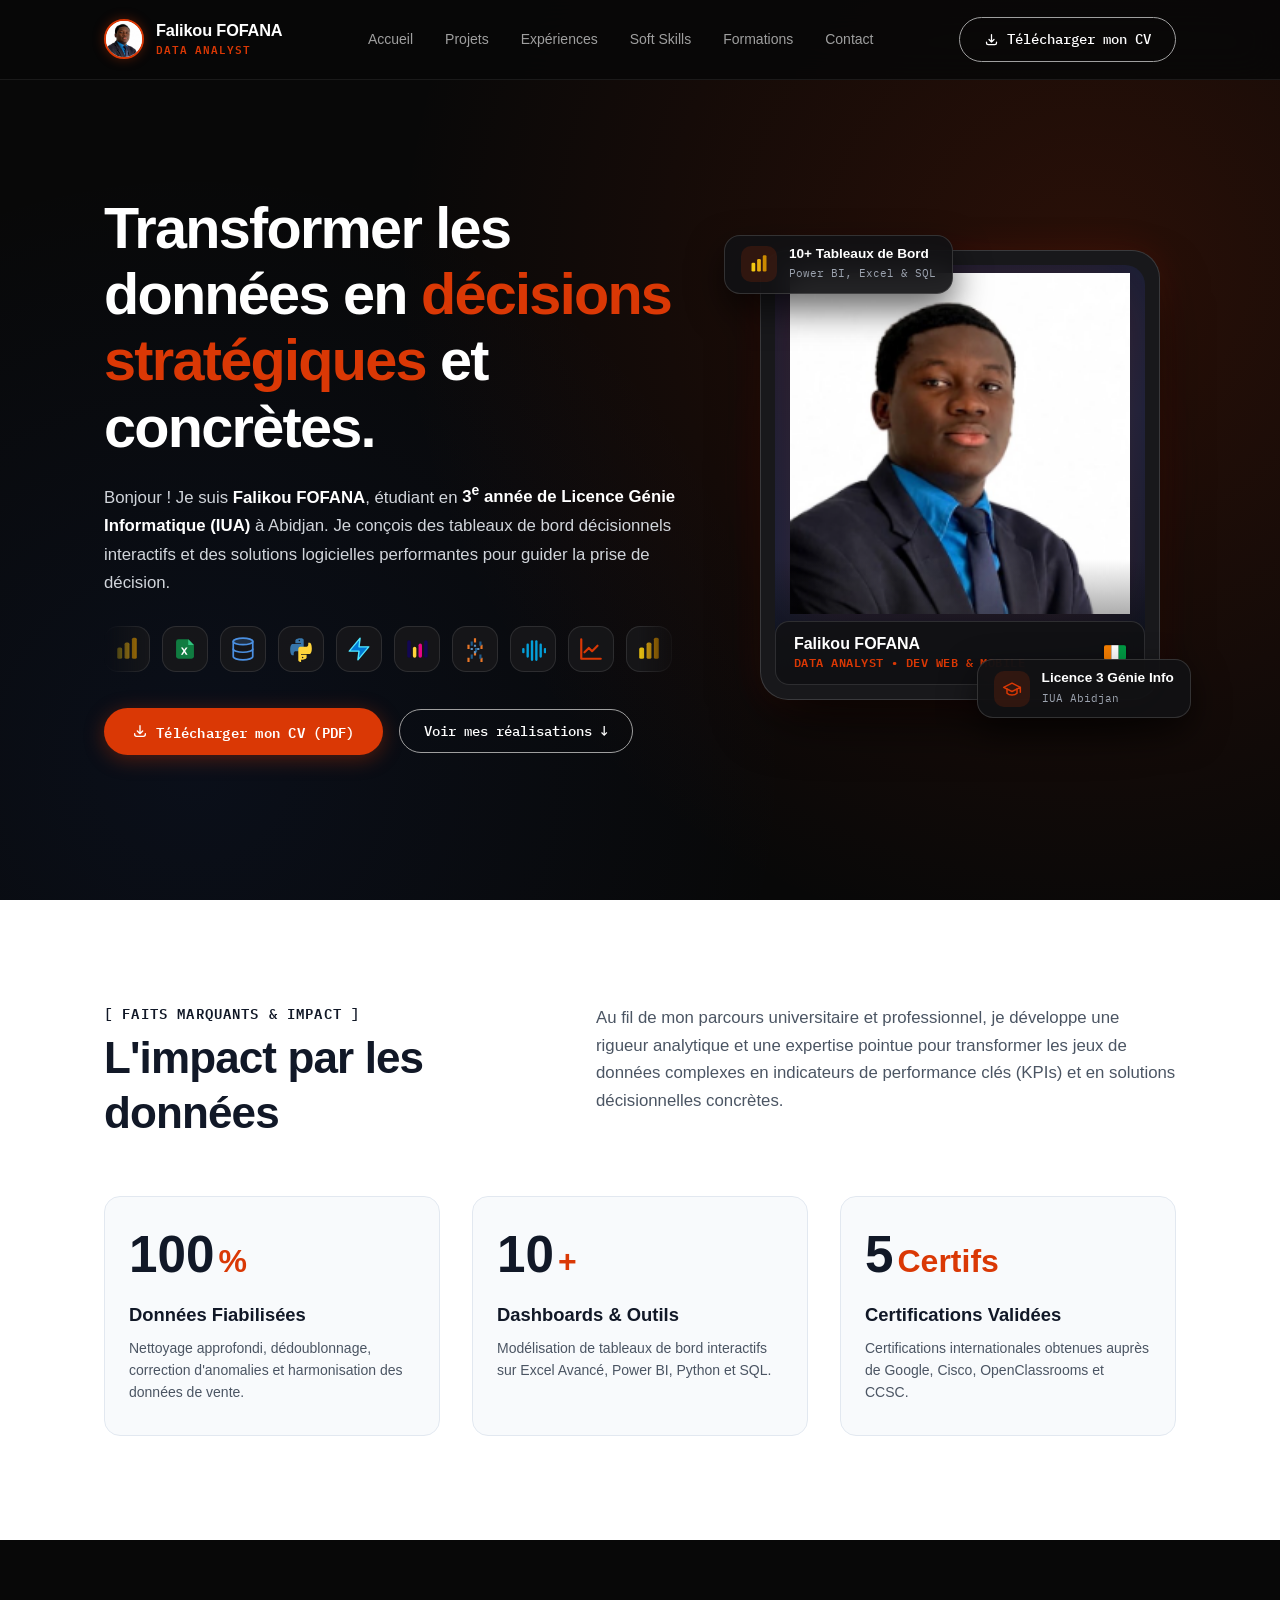
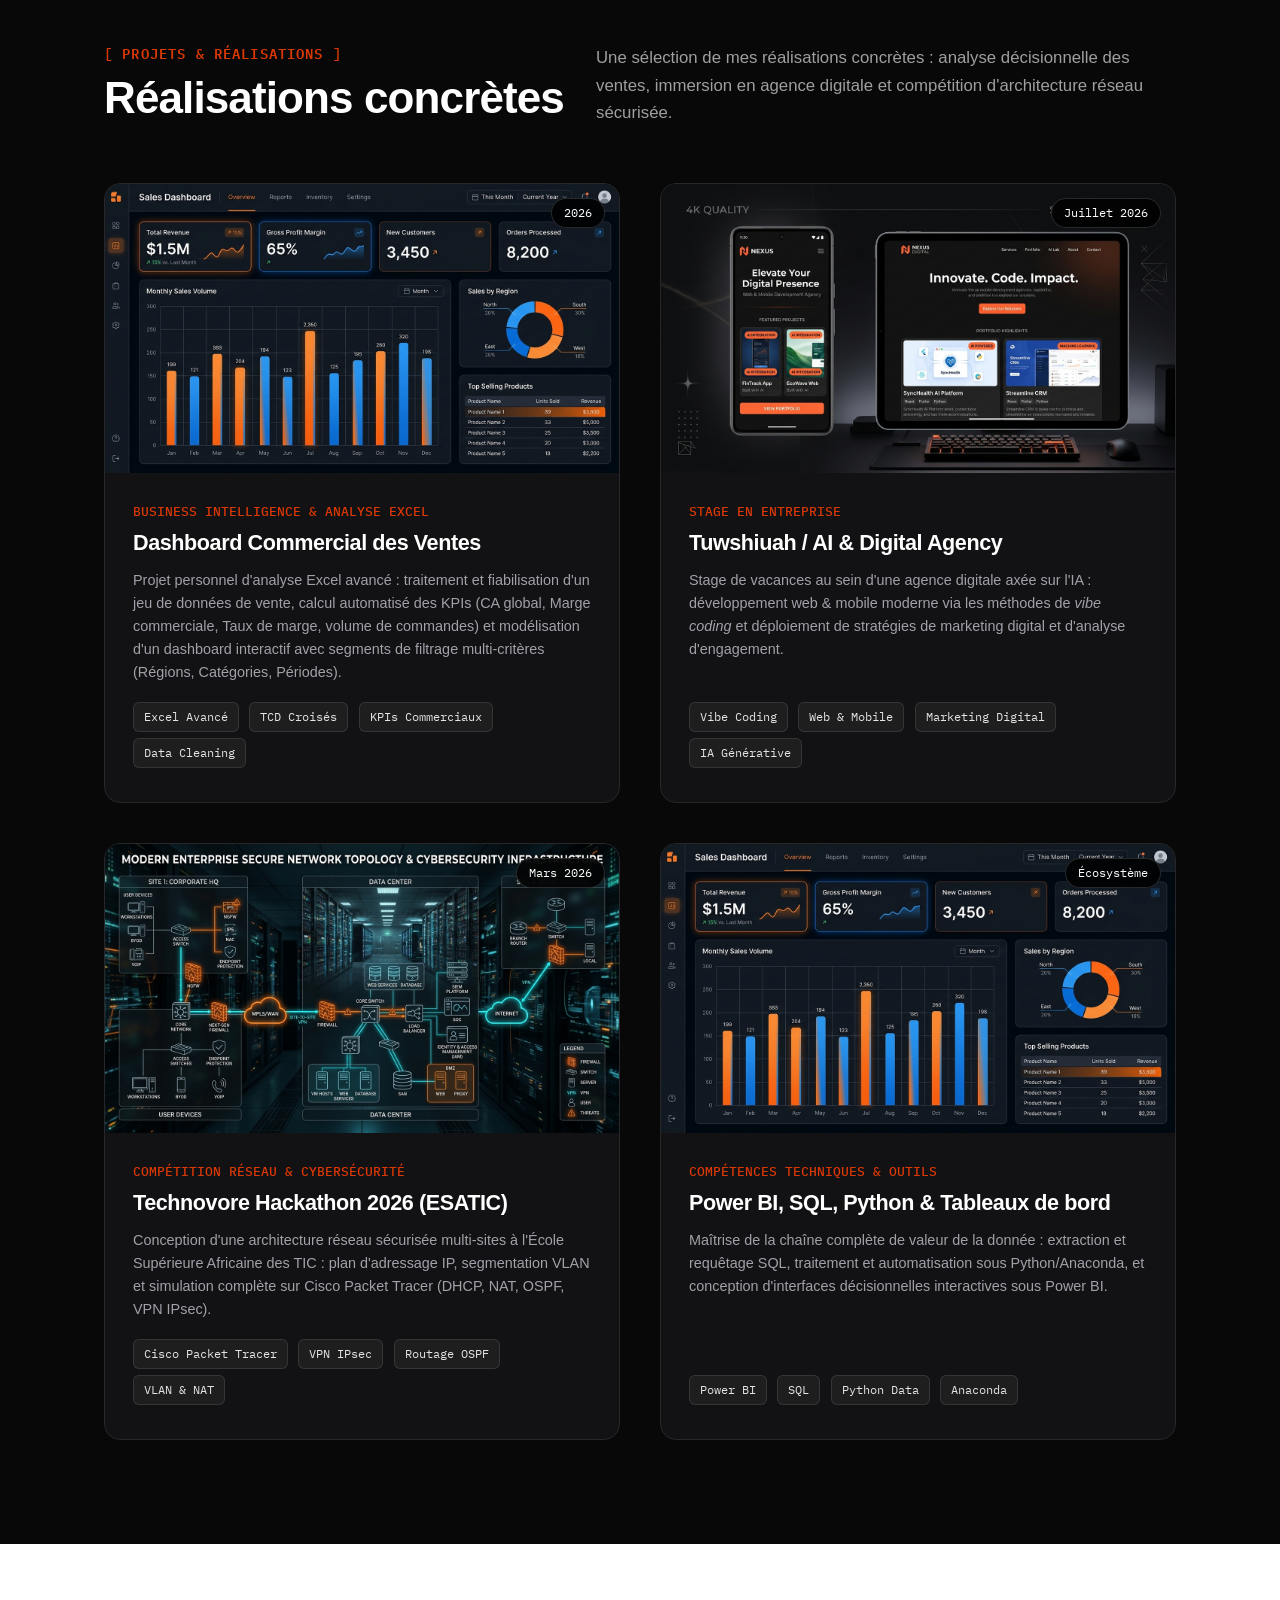
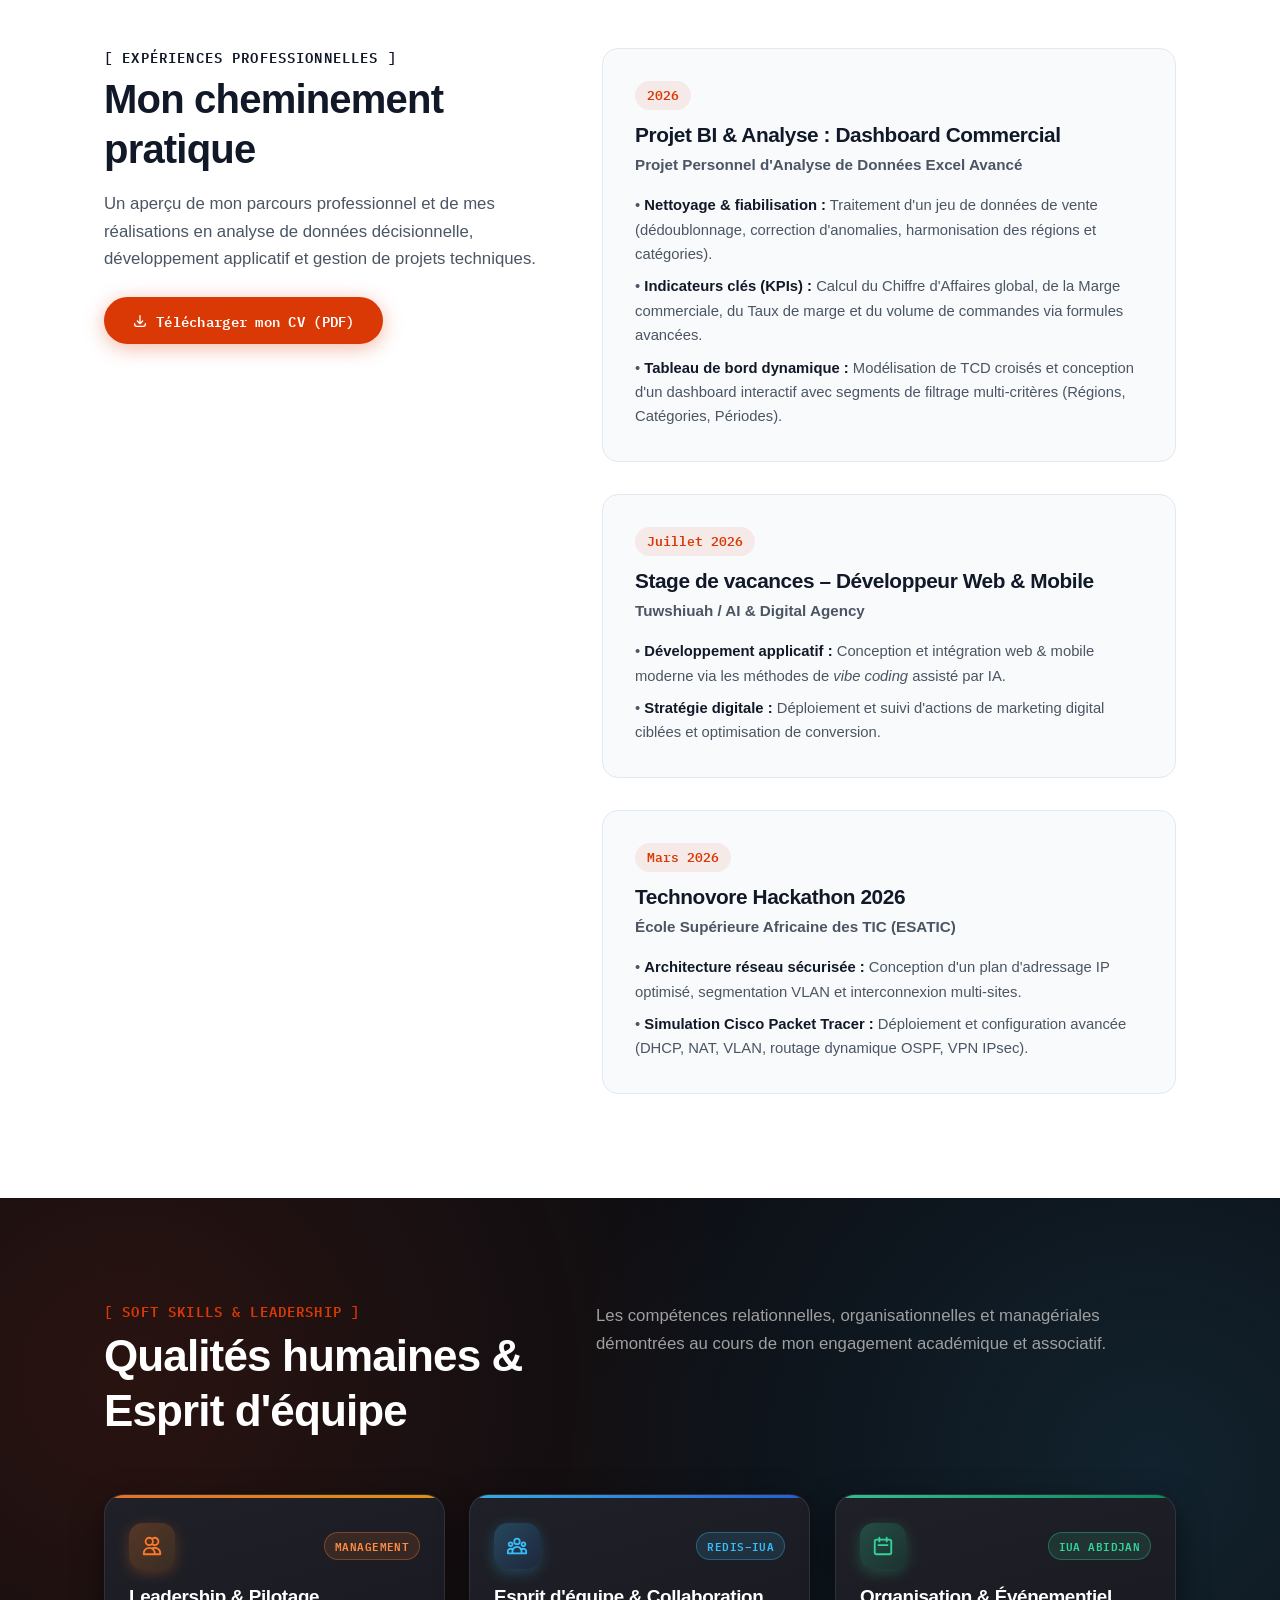
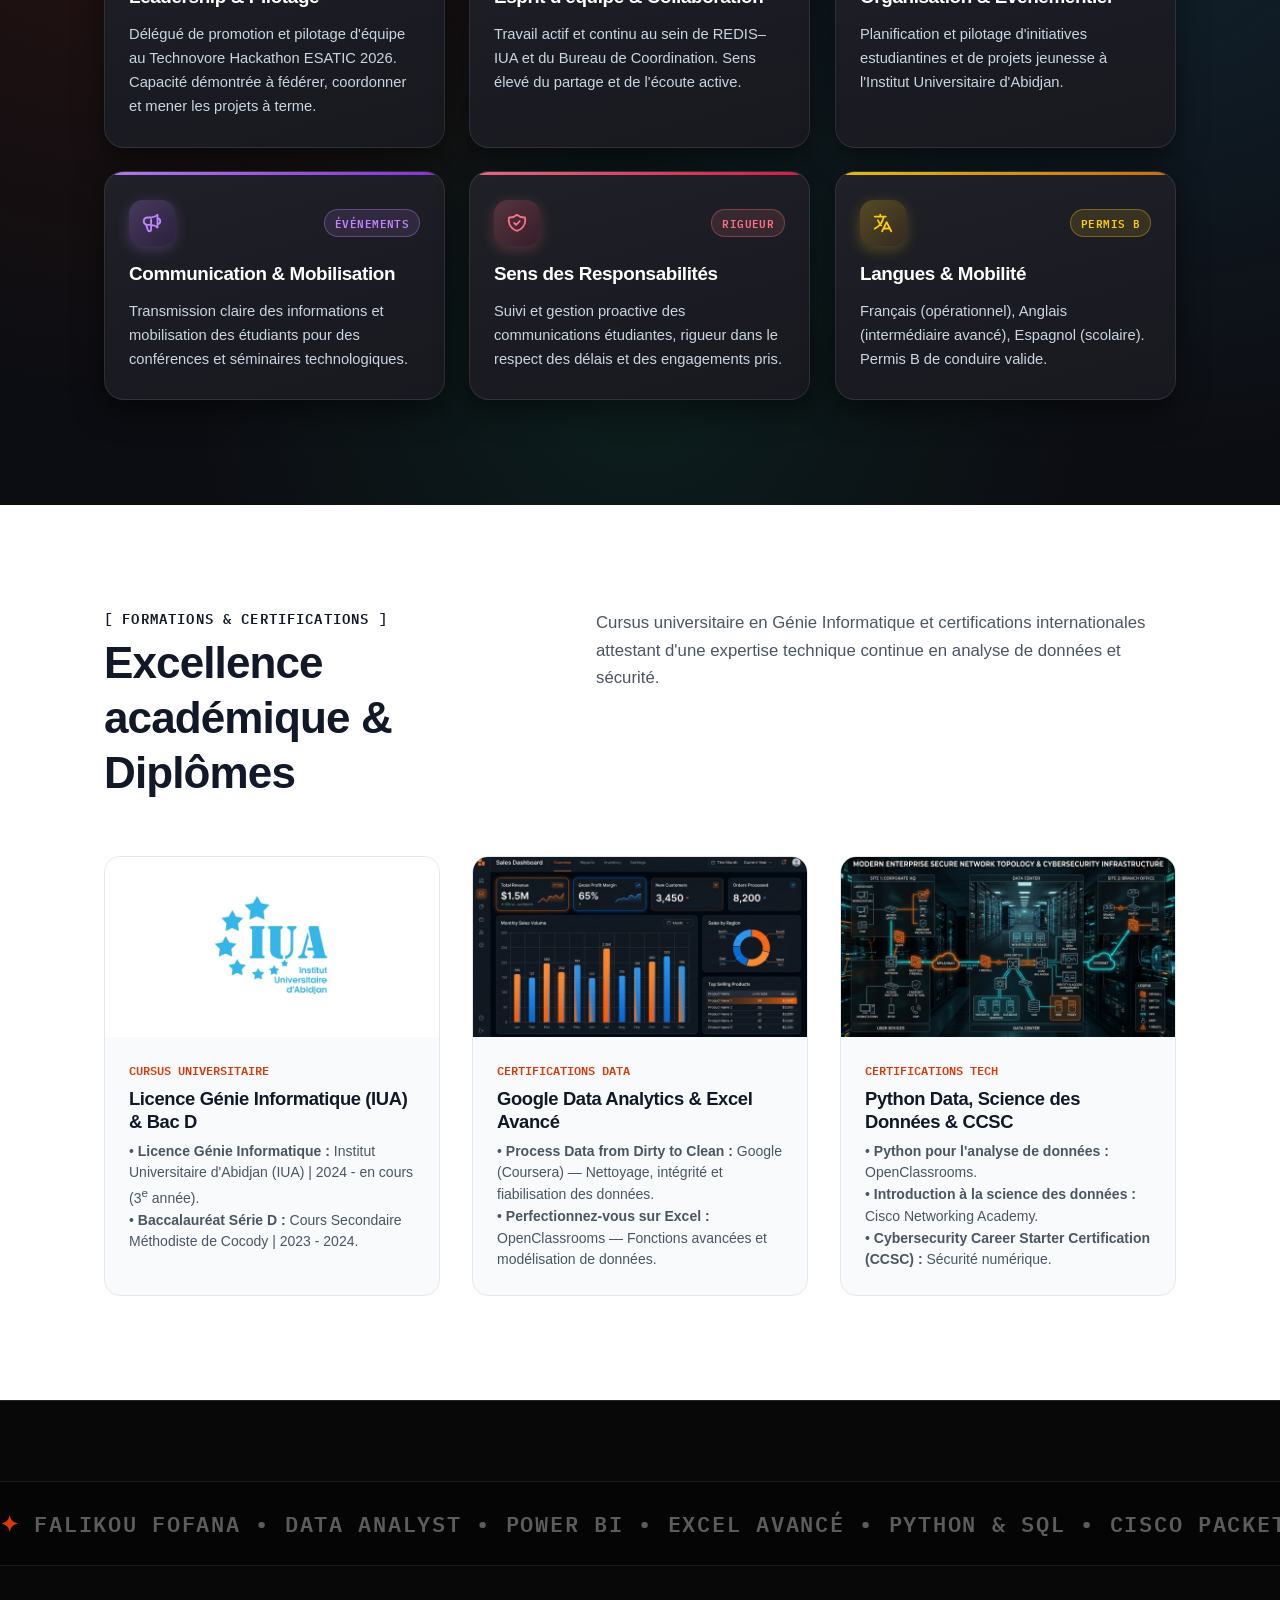
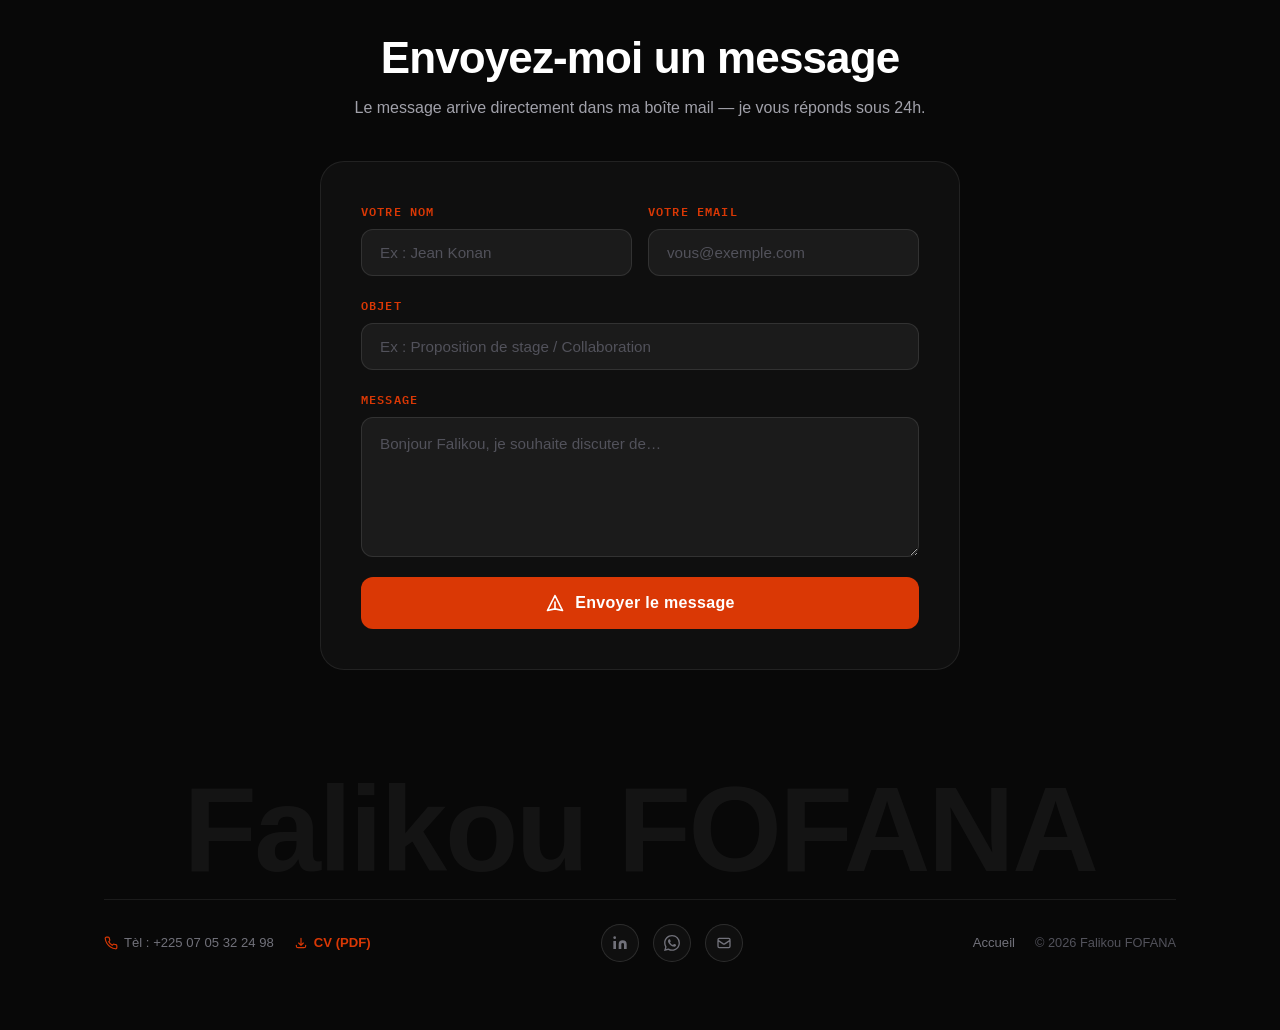
==== commit c3e8d078: "Add private secure admin CMS dashboard (/admin) with live preview and auto-sync" ====
--- a/index.html
+++ b/index.html
@@ -3534,6 +3534,15 @@
             } else {
               throw new Error(data.message || 'Erreur API');
             }
+            // Également enregistrer le message dans l'administration locale / serverless
+            try {
+              const msgEndpoint = window.location.pathname.includes('/portfolio/') ? 'api/index.php?route=messages' : '/api/messages';
+              fetch(msgEndpoint, {
+                method: 'POST',
+                headers: { 'Content-Type': 'application/json' },
+                body: JSON.stringify({ name, email, subject, message })
+              }).catch(() => {});
+            } catch(e) {}
           } catch (err) {
             errorBox.style.display = 'block';
             btn.innerHTML = `<svg width="20" height="20" fill="none" viewBox="0 0 24 24" stroke="currentColor" stroke-width="2"><path stroke-linecap="round" stroke-linejoin="round" d="M12 19l9 2-9-18-9 18 9-2zm0 0v-8"/></svg> Envoyer le message`;
@@ -3544,5 +3553,7 @@
       }
     });
   </script>
+  <!-- DYNAMIC CMS PORTFOLIO HYDRATION ENGINE -->
+  <script src="js/portfolio-renderer.js"></script>
 </body>
 </html>
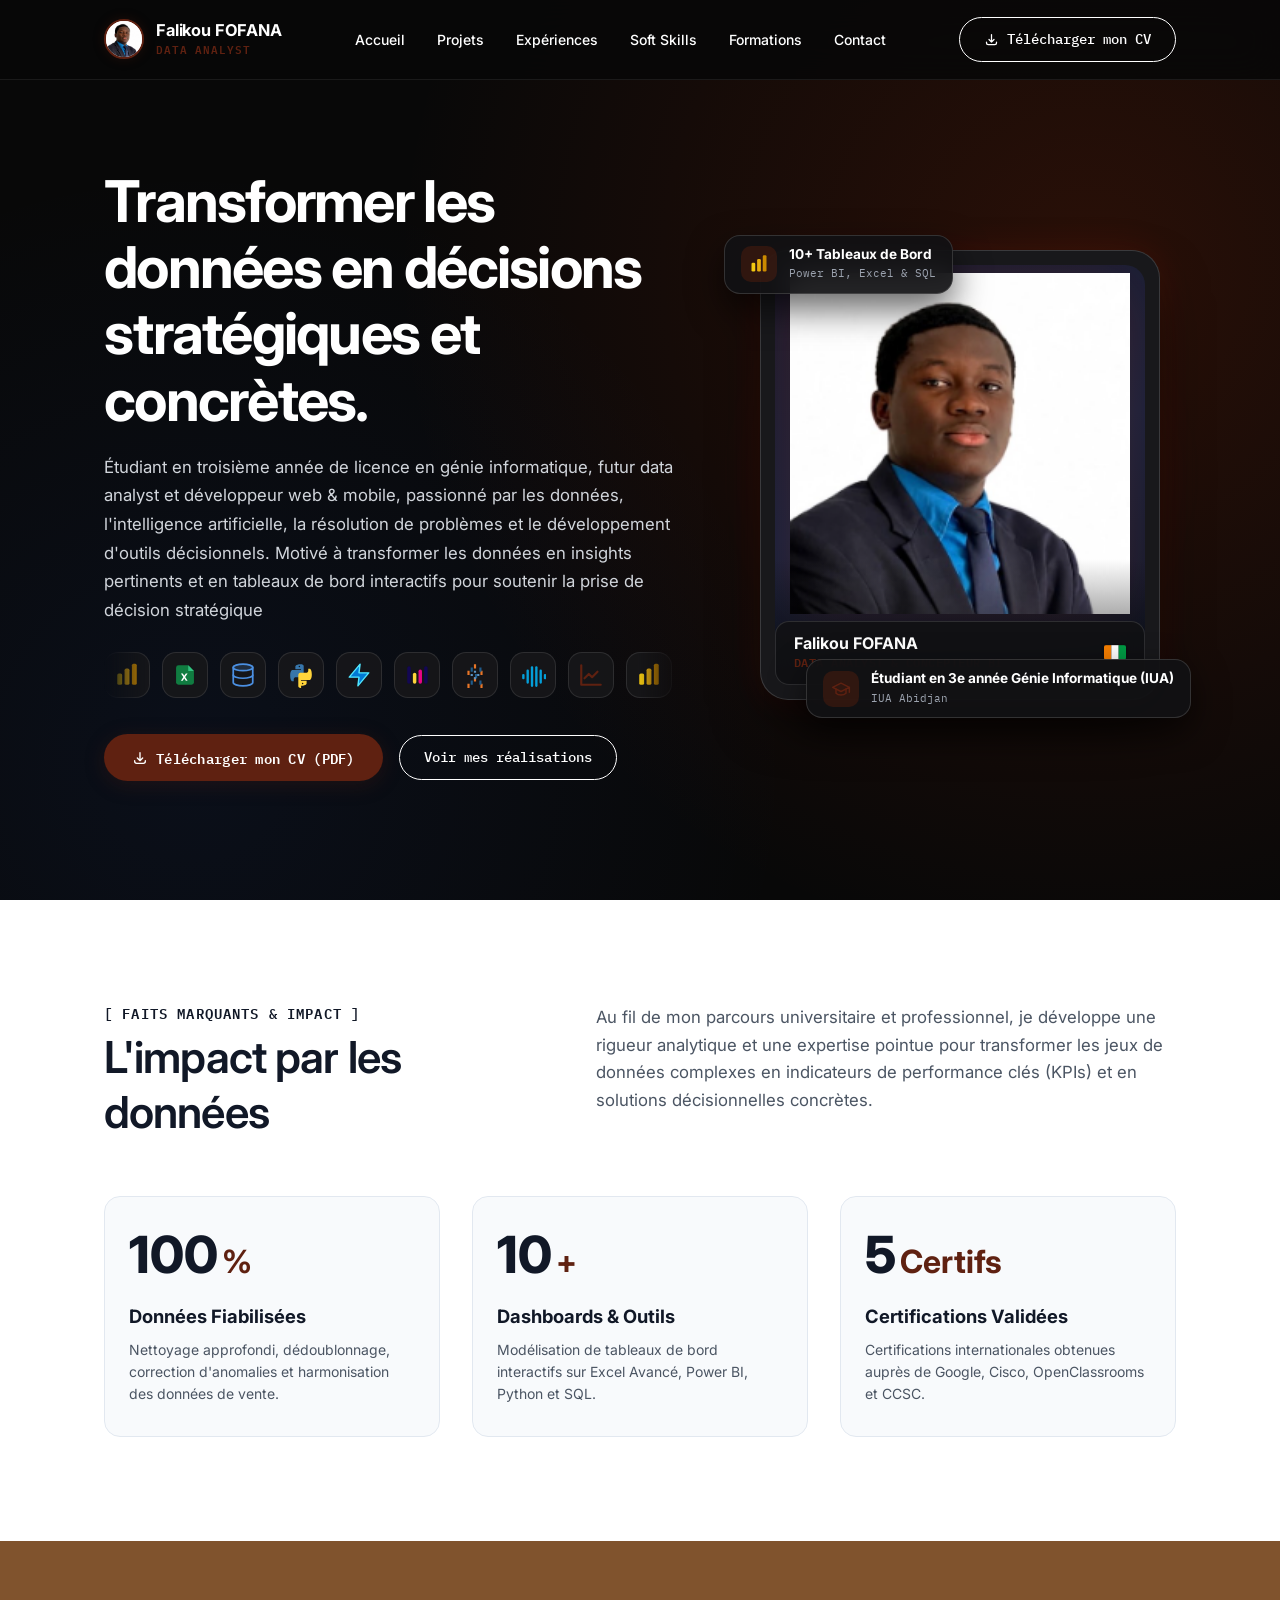
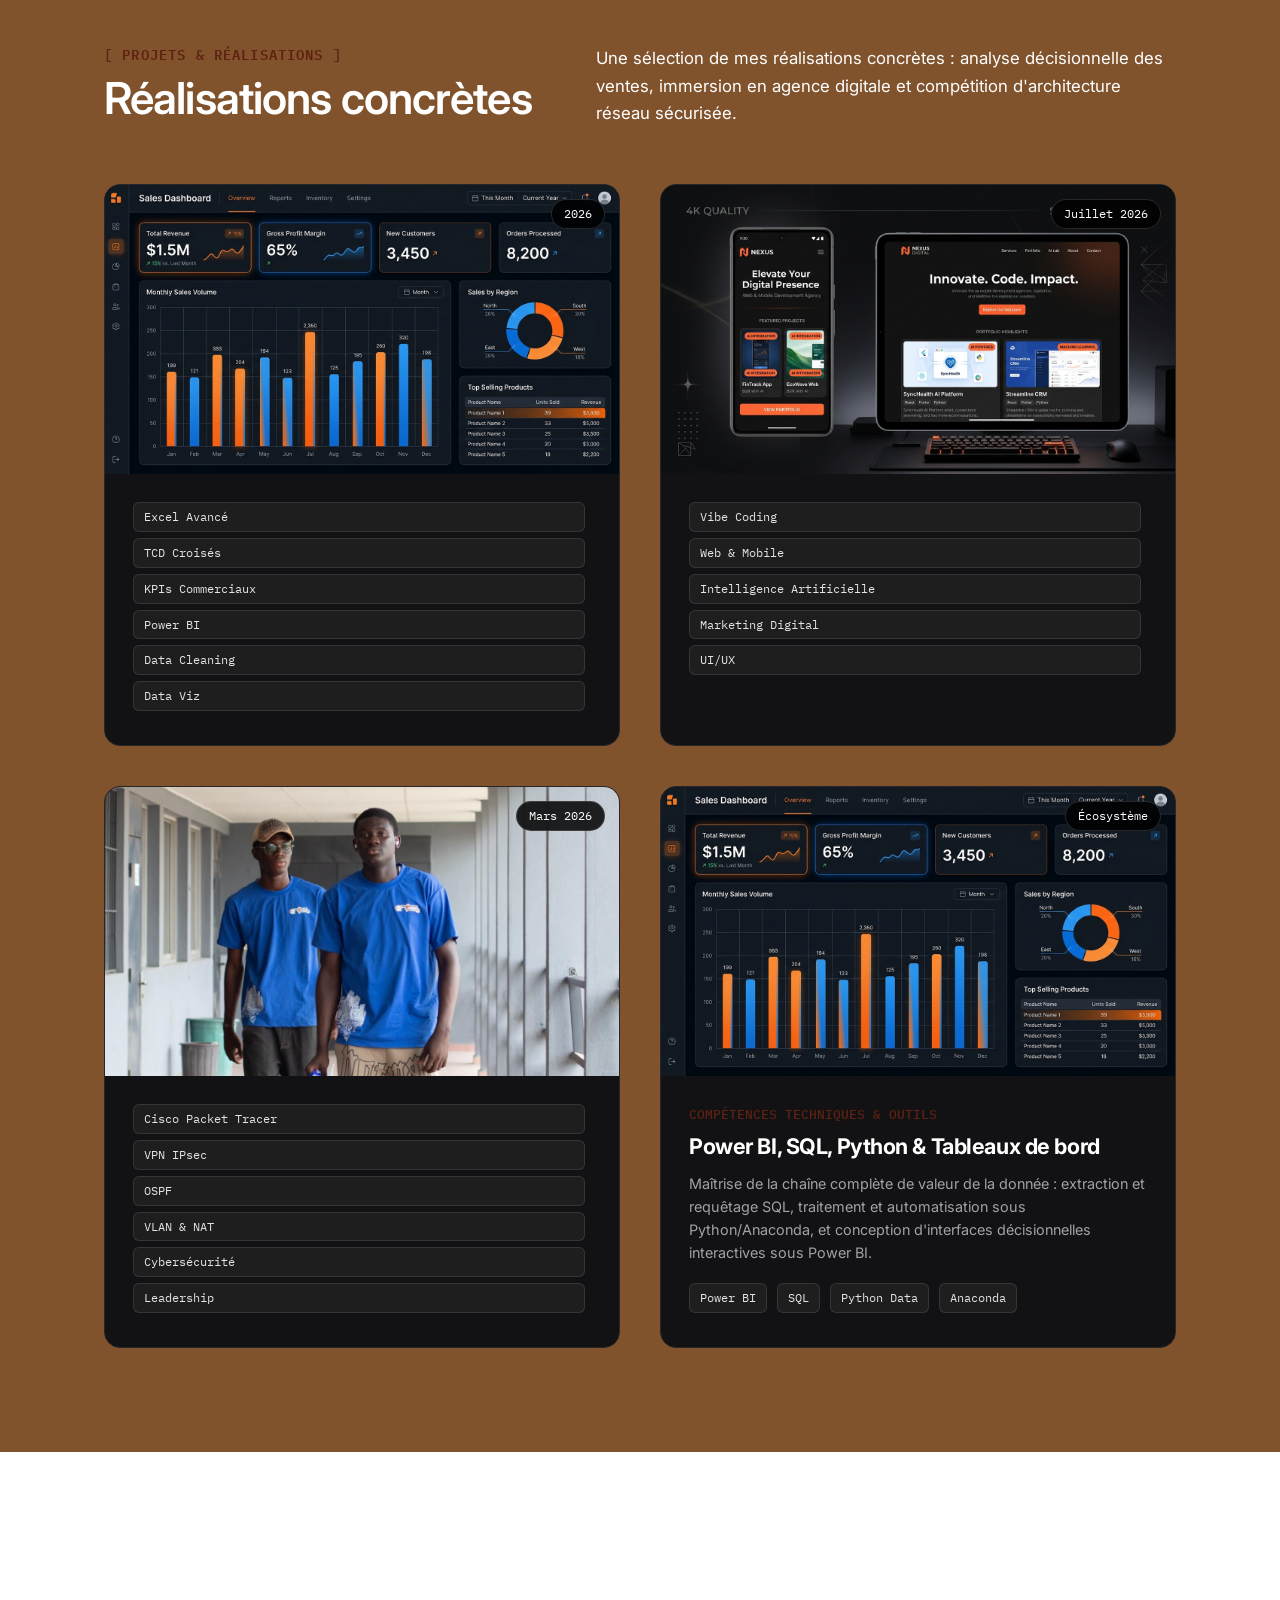
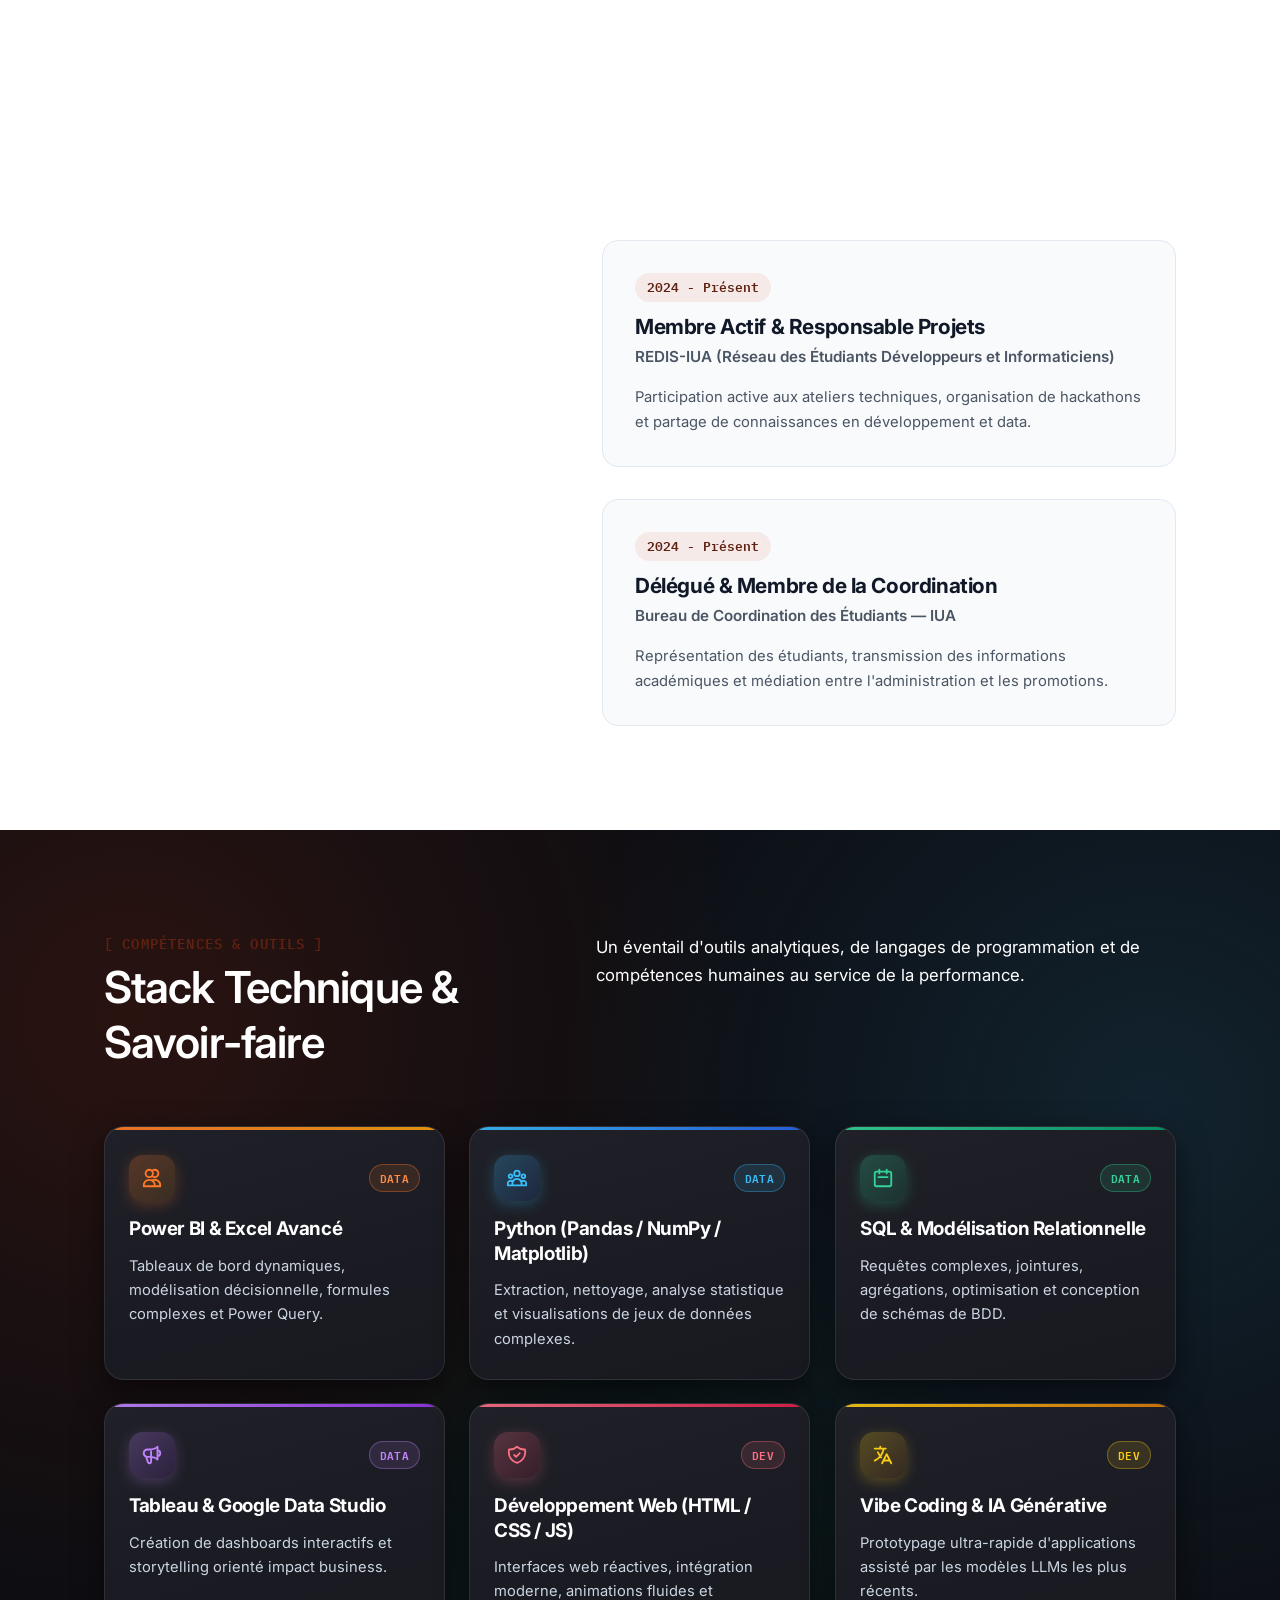
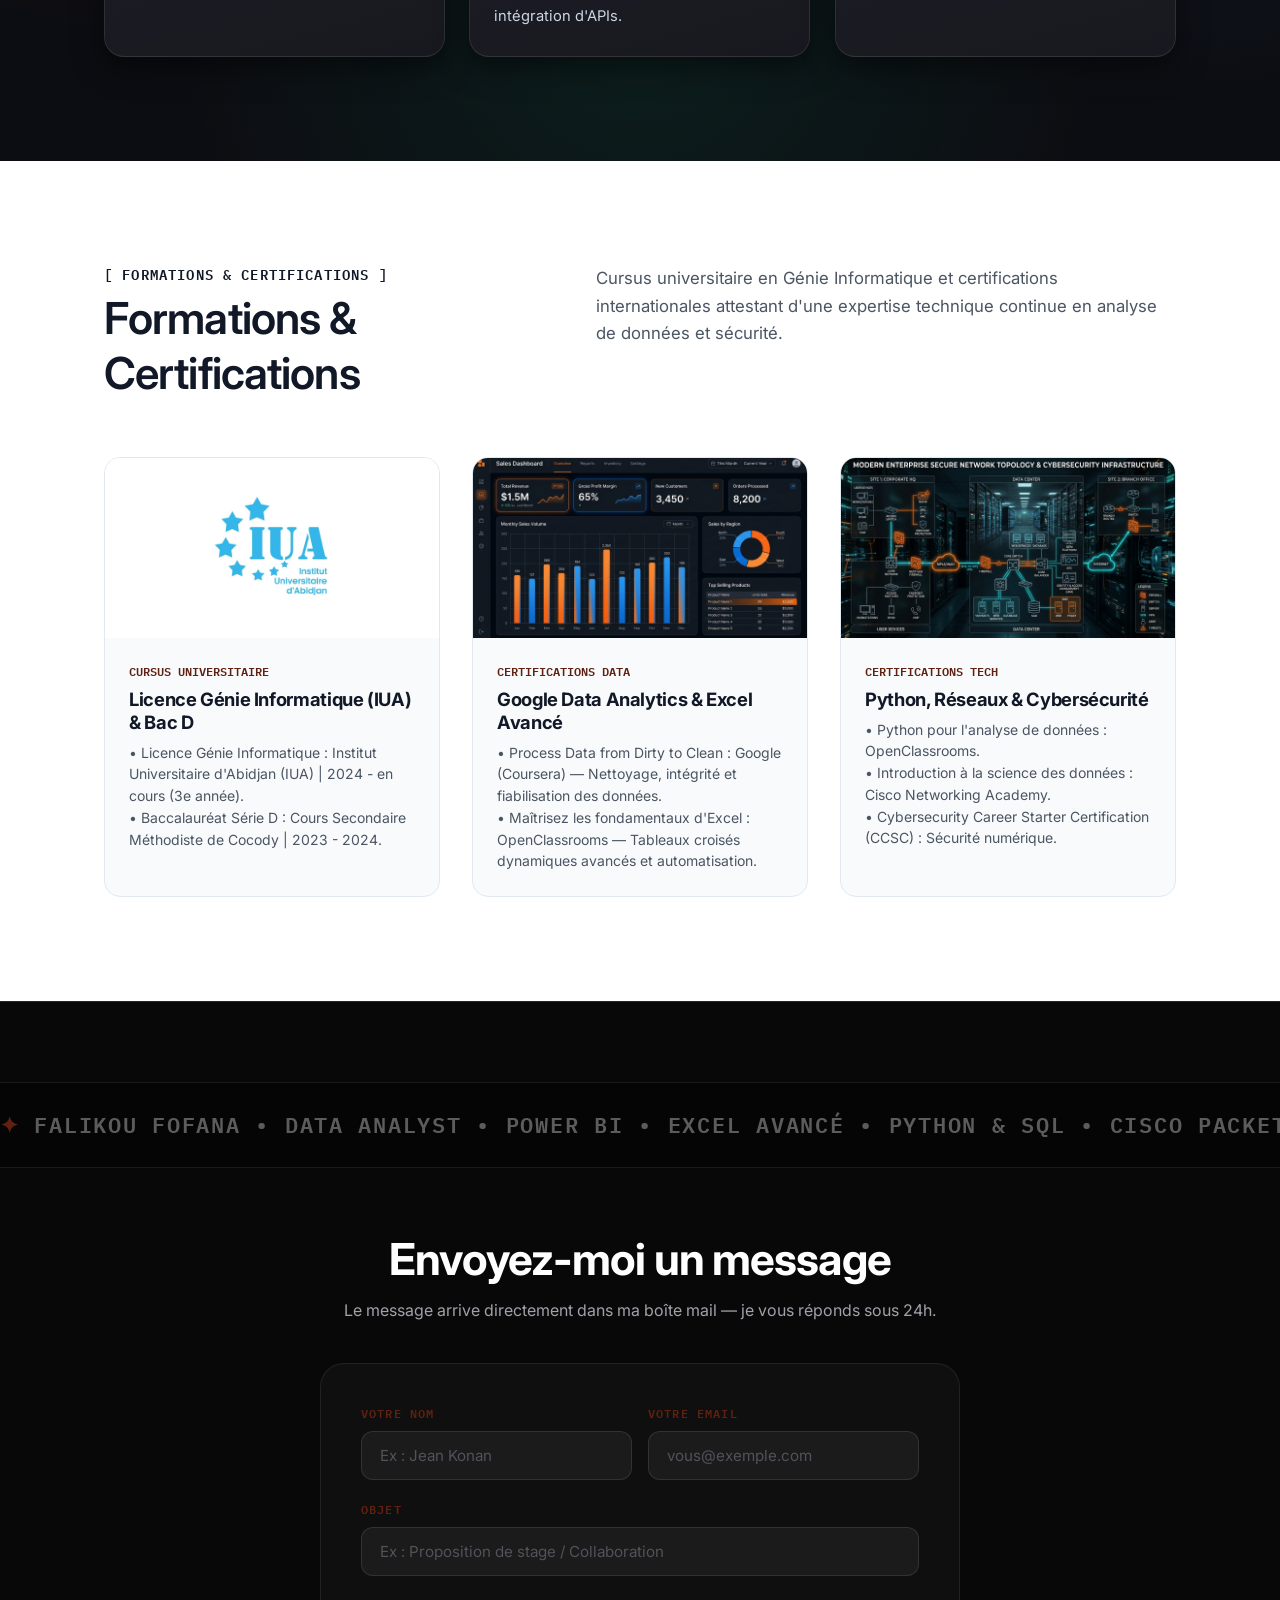
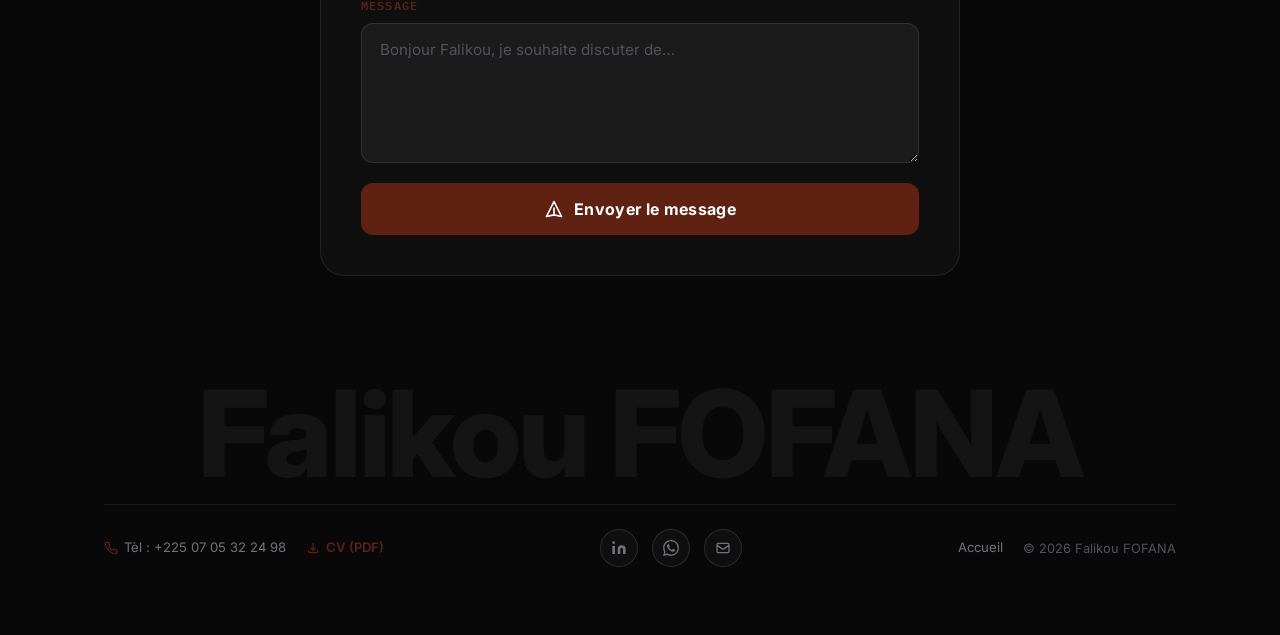
==== commit 14f0a2fd: "feat(cv): update resume PDF to new version (CV_FalikouFOFANA_Data_Analyst.pdf) across all sections, " ====
--- a/index.html
+++ b/index.html
@@ -2537,7 +2537,7 @@
 
         <!-- Right Action: Desktop Download CV + Mobile Hamburger Toggle -->
         <div class="navbar__actions">
-          <a href="CV_Falikou.FOFANA_DataAnalyst.pdf" download="CV_Falikou.FOFANA_DataAnalyst.pdf" class="outline__button__light desktop-cv-btn" title="Télécharger mon CV au format PDF">
+          <a href="CV_FalikouFOFANA_Data_Analyst.pdf" download="CV_FalikouFOFANA_Data_Analyst.pdf" class="outline__button__light desktop-cv-btn" title="Télécharger mon CV au format PDF">
             <svg width="15" height="15" fill="none" stroke="currentColor" viewBox="0 0 24 24"><path stroke-linecap="round" stroke-linejoin="round" stroke-width="2" d="M4 16v1a3 3 0 003 3h10a3 3 0 003-3v-1m-4-4l-4 4m0 0l-4-4m4 4V4"/></svg>
             <span>Télécharger mon CV</span>
           </a>
@@ -2596,7 +2596,7 @@
 
     <!-- Mobile Drawer Action: Download CV -->
     <div class="mobile-drawer-action">
-      <a href="CV_Falikou.FOFANA_DataAnalyst.pdf" download="CV_Falikou.FOFANA_DataAnalyst.pdf" class="mobile-drawer-cv-btn" onclick="closeMobileMenu()" title="Télécharger mon CV au format PDF">
+      <a href="CV_FalikouFOFANA_Data_Analyst.pdf" download="CV_FalikouFOFANA_Data_Analyst.pdf" class="mobile-drawer-cv-btn" onclick="closeMobileMenu()" title="Télécharger mon CV au format PDF">
         <svg width="16" height="16" fill="none" stroke="currentColor" viewBox="0 0 24 24"><path stroke-linecap="round" stroke-linejoin="round" stroke-width="2" d="M4 16v1a3 3 0 003 3h10a3 3 0 003-3v-1m-4-4l-4 4m0 0l-4-4m4 4V4"/></svg>
         <span>Télécharger mon CV (PDF)</span>
       </a>
@@ -2719,7 +2719,7 @@
           </div>
 
           <div class="hero-actions">
-            <a href="CV_Falikou.FOFANA_DataAnalyst.pdf" download="CV_Falikou.FOFANA_DataAnalyst.pdf" class="primary__button" title="Télécharger mon CV (PDF)">
+            <a href="CV_FalikouFOFANA_Data_Analyst.pdf" download="CV_FalikouFOFANA_Data_Analyst.pdf" class="primary__button" title="Télécharger mon CV (PDF)">
               <svg width="16" height="16" fill="none" stroke="currentColor" viewBox="0 0 24 24"><path stroke-linecap="round" stroke-linejoin="round" stroke-width="2" d="M4 16v1a3 3 0 003 3h10a3 3 0 003-3v-1m-4-4l-4 4m0 0l-4-4m4 4V4"/></svg>
               <span>Télécharger mon CV (PDF)</span>
             </a>
@@ -2948,7 +2948,7 @@
           <p class="section__description" style="margin-bottom: 24px;">
             Un aperçu de mon parcours professionnel et de mes réalisations en analyse de données décisionnelle, développement applicatif et gestion de projets techniques.
           </p>
-          <a href="CV_Falikou.FOFANA_DataAnalyst.pdf" download="CV_Falikou.FOFANA_DataAnalyst.pdf" class="primary__button" title="Télécharger mon CV au format PDF">
+          <a href="CV_FalikouFOFANA_Data_Analyst.pdf" download="CV_FalikouFOFANA_Data_Analyst.pdf" class="primary__button" title="Télécharger mon CV au format PDF">
             <svg width="16" height="16" fill="none" stroke="currentColor" viewBox="0 0 24 24"><path stroke-linecap="round" stroke-linejoin="round" stroke-width="2" d="M4 16v1a3 3 0 003 3h10a3 3 0 003-3v-1m-4-4l-4 4m0 0l-4-4m4 4V4"/></svg>
             <span>Télécharger mon CV (PDF)</span>
           </a>
@@ -3235,7 +3235,7 @@
             <svg width="14" height="14" viewBox="0 0 24 24" fill="none" stroke="var(--accent)" stroke-width="2"><path d="M22 16.92v3a2 2 0 0 1-2.18 2 19.79 19.79 0 0 1-8.63-3.07 19.5 19.5 0 0 1-6-6 19.79 19.79 0 0 1-3.07-8.67A2 2 0 0 1 4.11 2h3a2 2 0 0 1 2 1.72 12.84 12.84 0 0 0 .7 2.81 2 2 0 0 1-.45 2.11L8.09 9.91a16 16 0 0 0 6 6l1.27-1.27a2 2 0 0 1 2.11-.45 12.84 12.84 0 0 0 2.81.7A2 2 0 0 1 22 16.92z"/></svg>
             <span>Tèl : +225 07 05 32 24 98</span>
           </a>
-          <a href="CV_Falikou.FOFANA_DataAnalyst.pdf" download style="color:var(--accent); font-weight:600; display:inline-flex; align-items:center; gap:6px;" title="Télécharger mon CV">
+          <a href="CV_FalikouFOFANA_Data_Analyst.pdf" download="CV_FalikouFOFANA_Data_Analyst.pdf" style="color:var(--accent); font-weight:600; display:inline-flex; align-items:center; gap:6px;" title="Télécharger mon CV">
             <svg width="14" height="14" fill="none" stroke="currentColor" stroke-width="2" viewBox="0 0 24 24"><path stroke-linecap="round" stroke-linejoin="round" d="M4 16v1a3 3 0 003 3h10a3 3 0 003-3v-1m-4-4l-4 4m0 0l-4-4m4 4V4"/></svg>
             <span>CV (PDF)</span>
           </a>
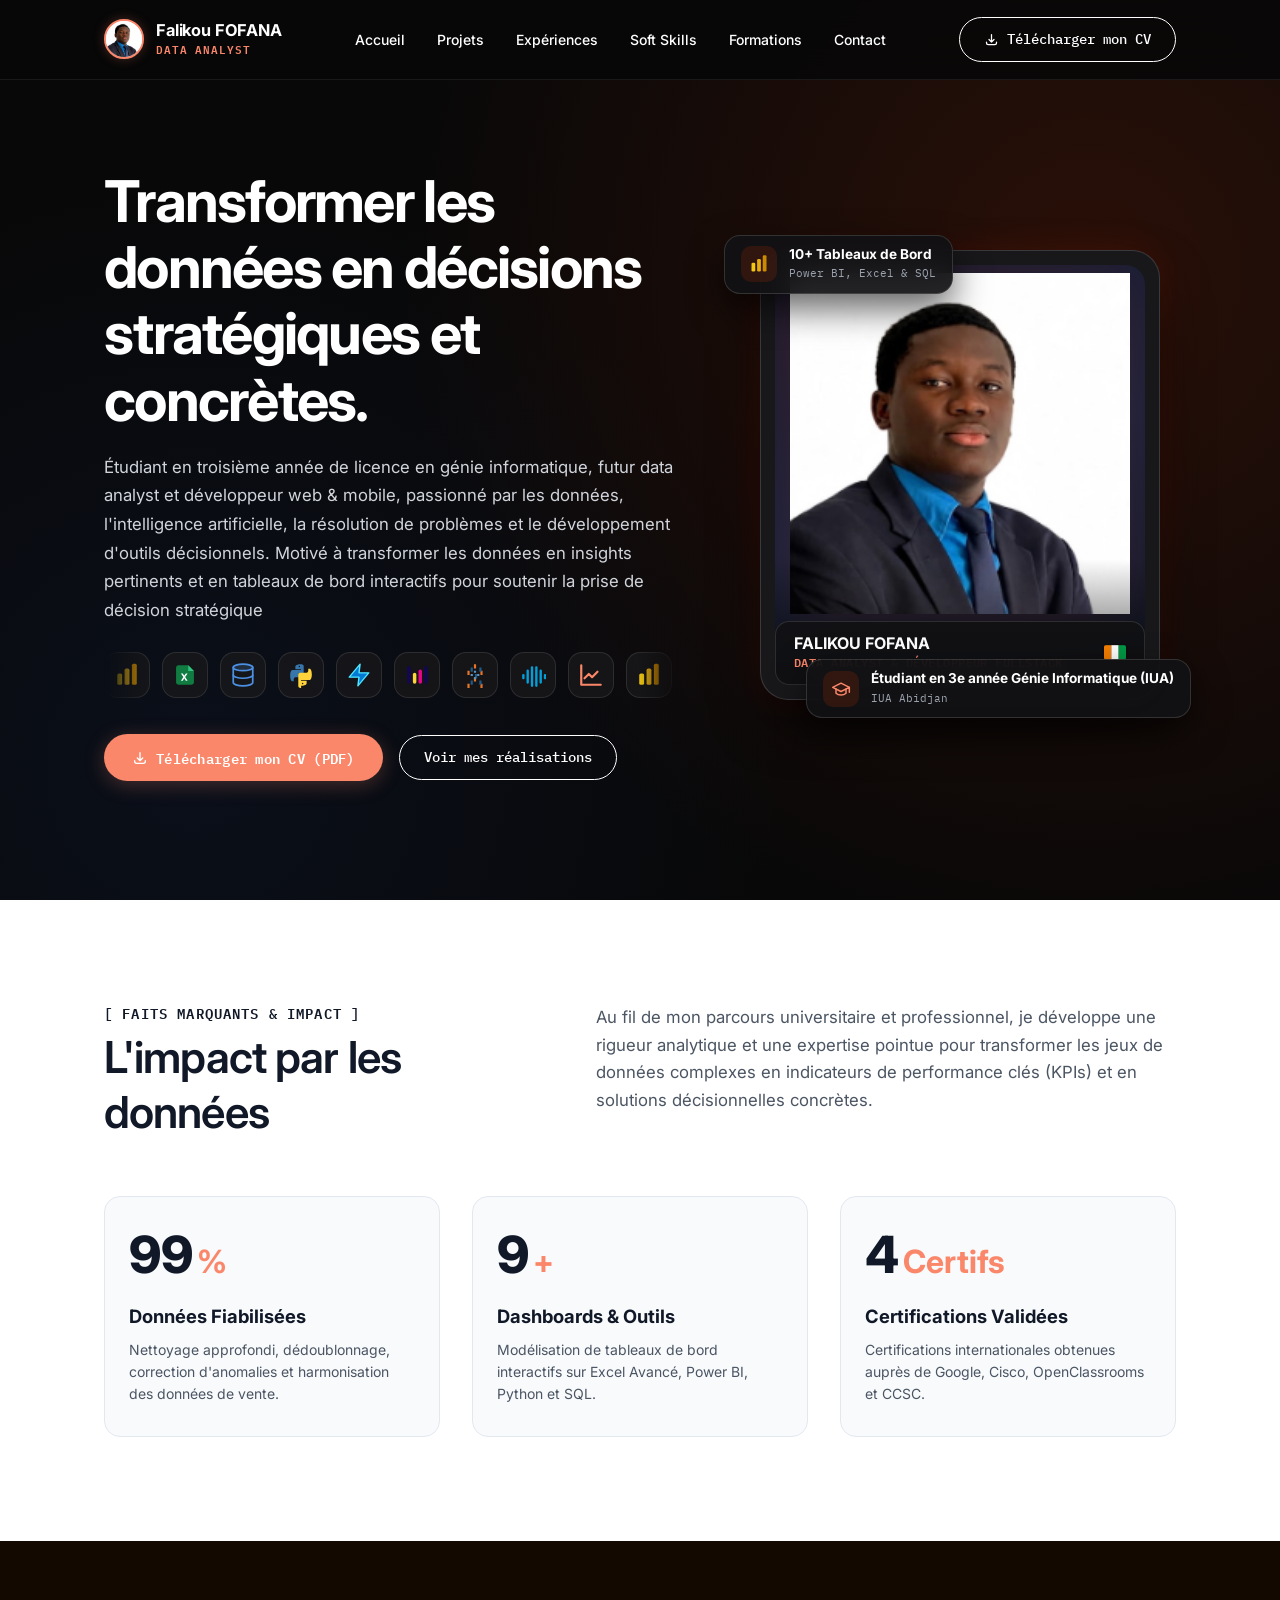
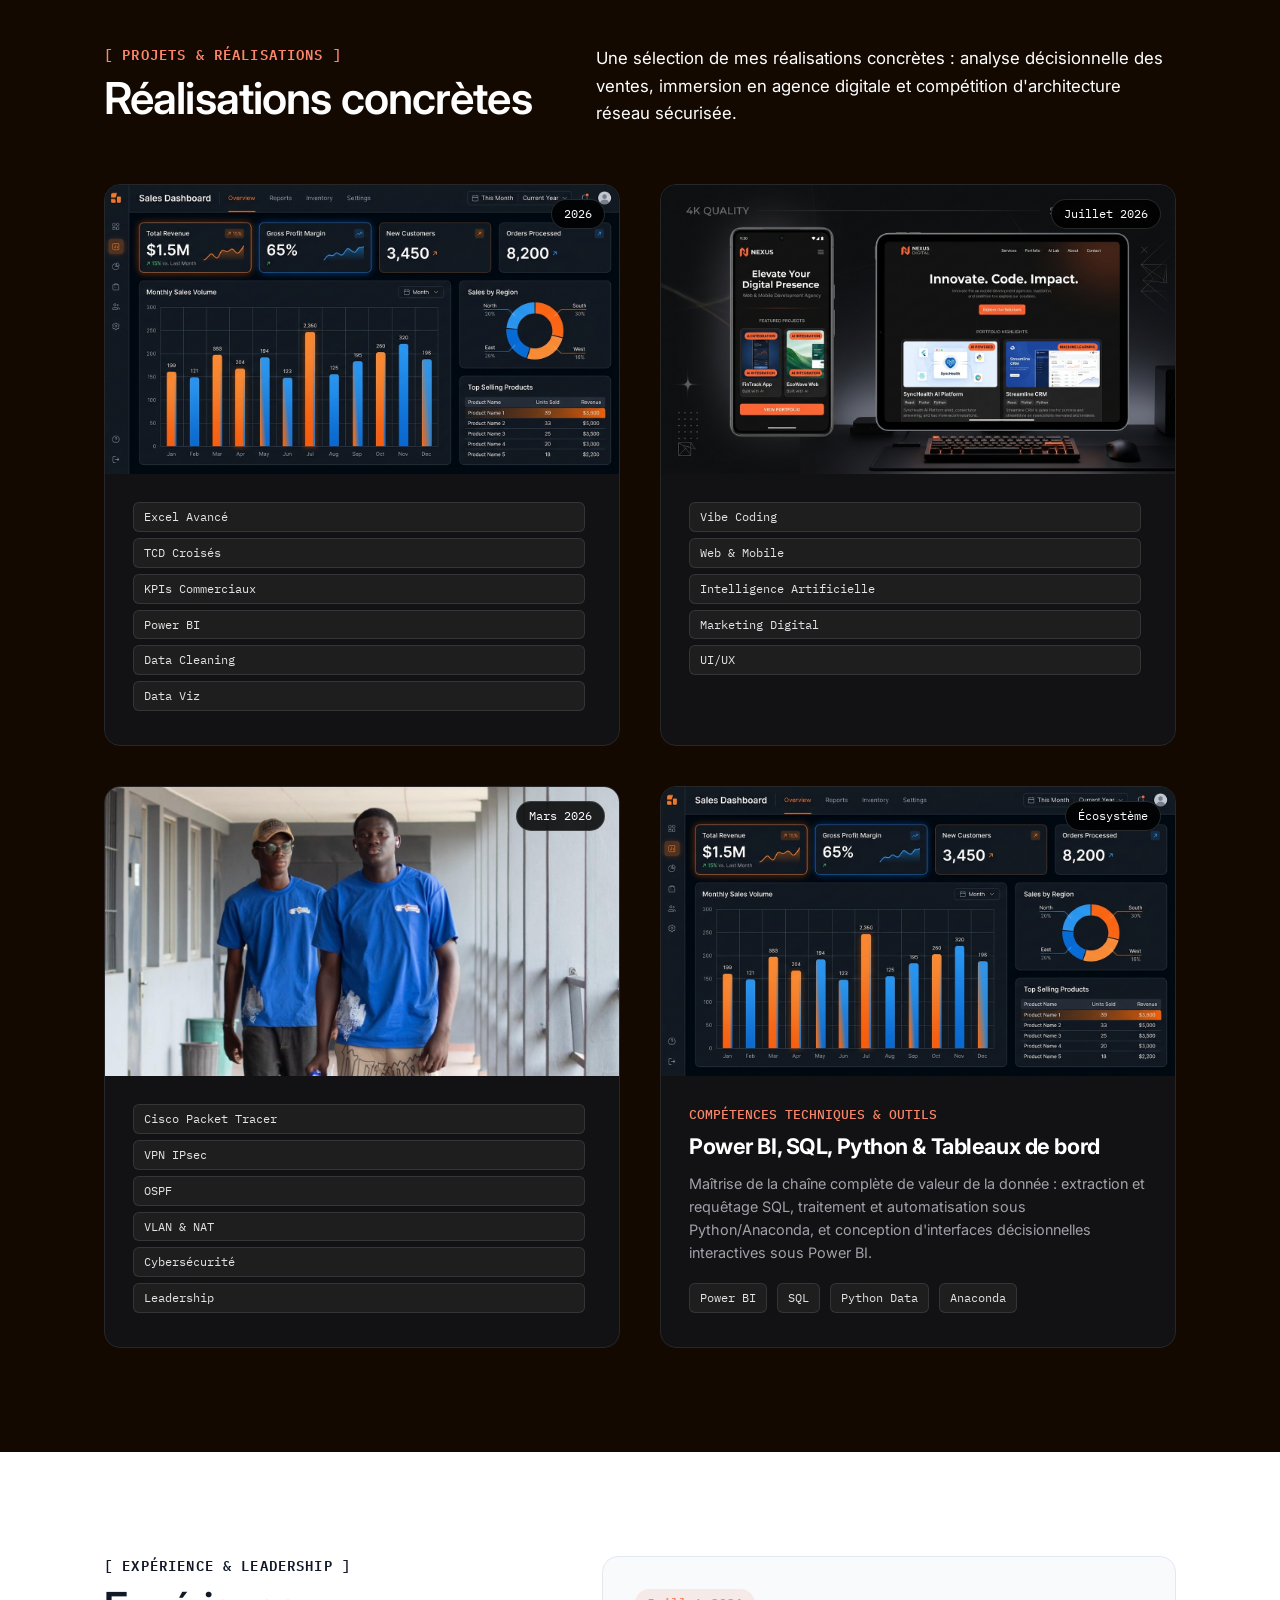
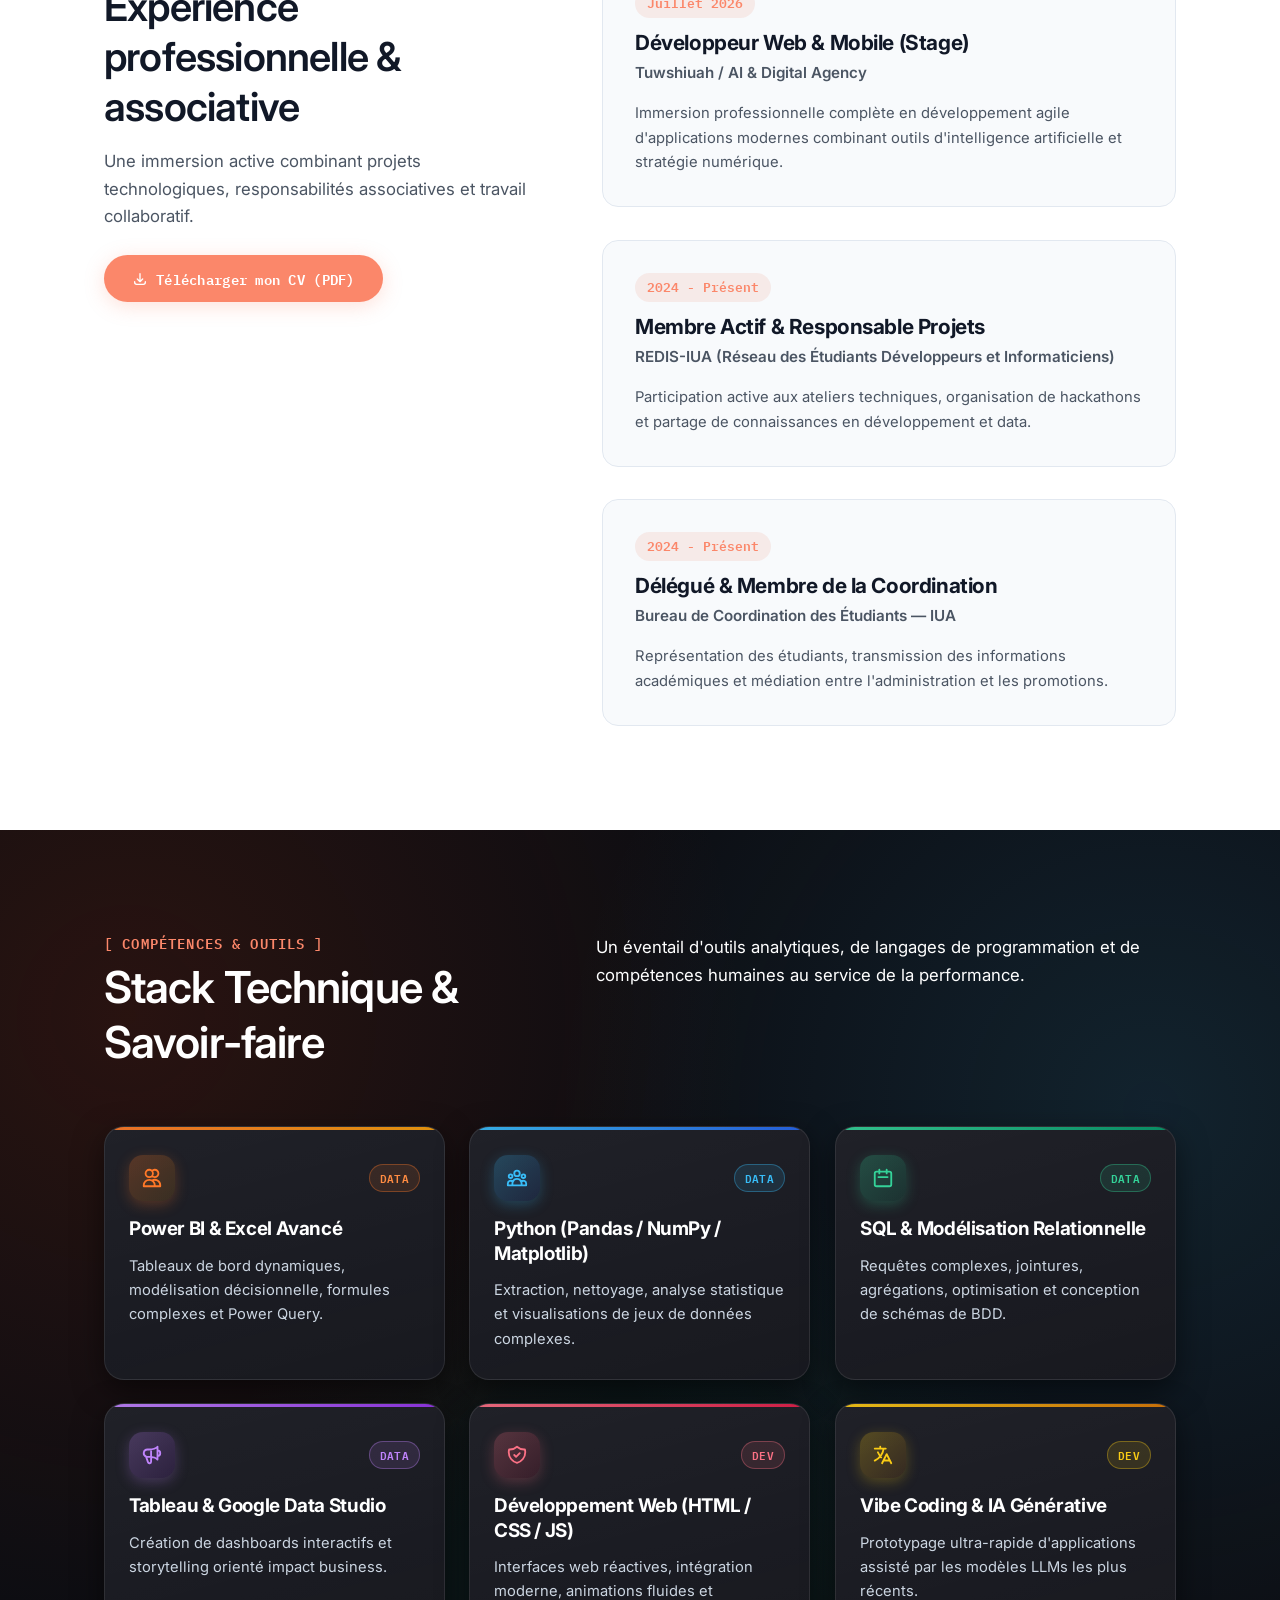
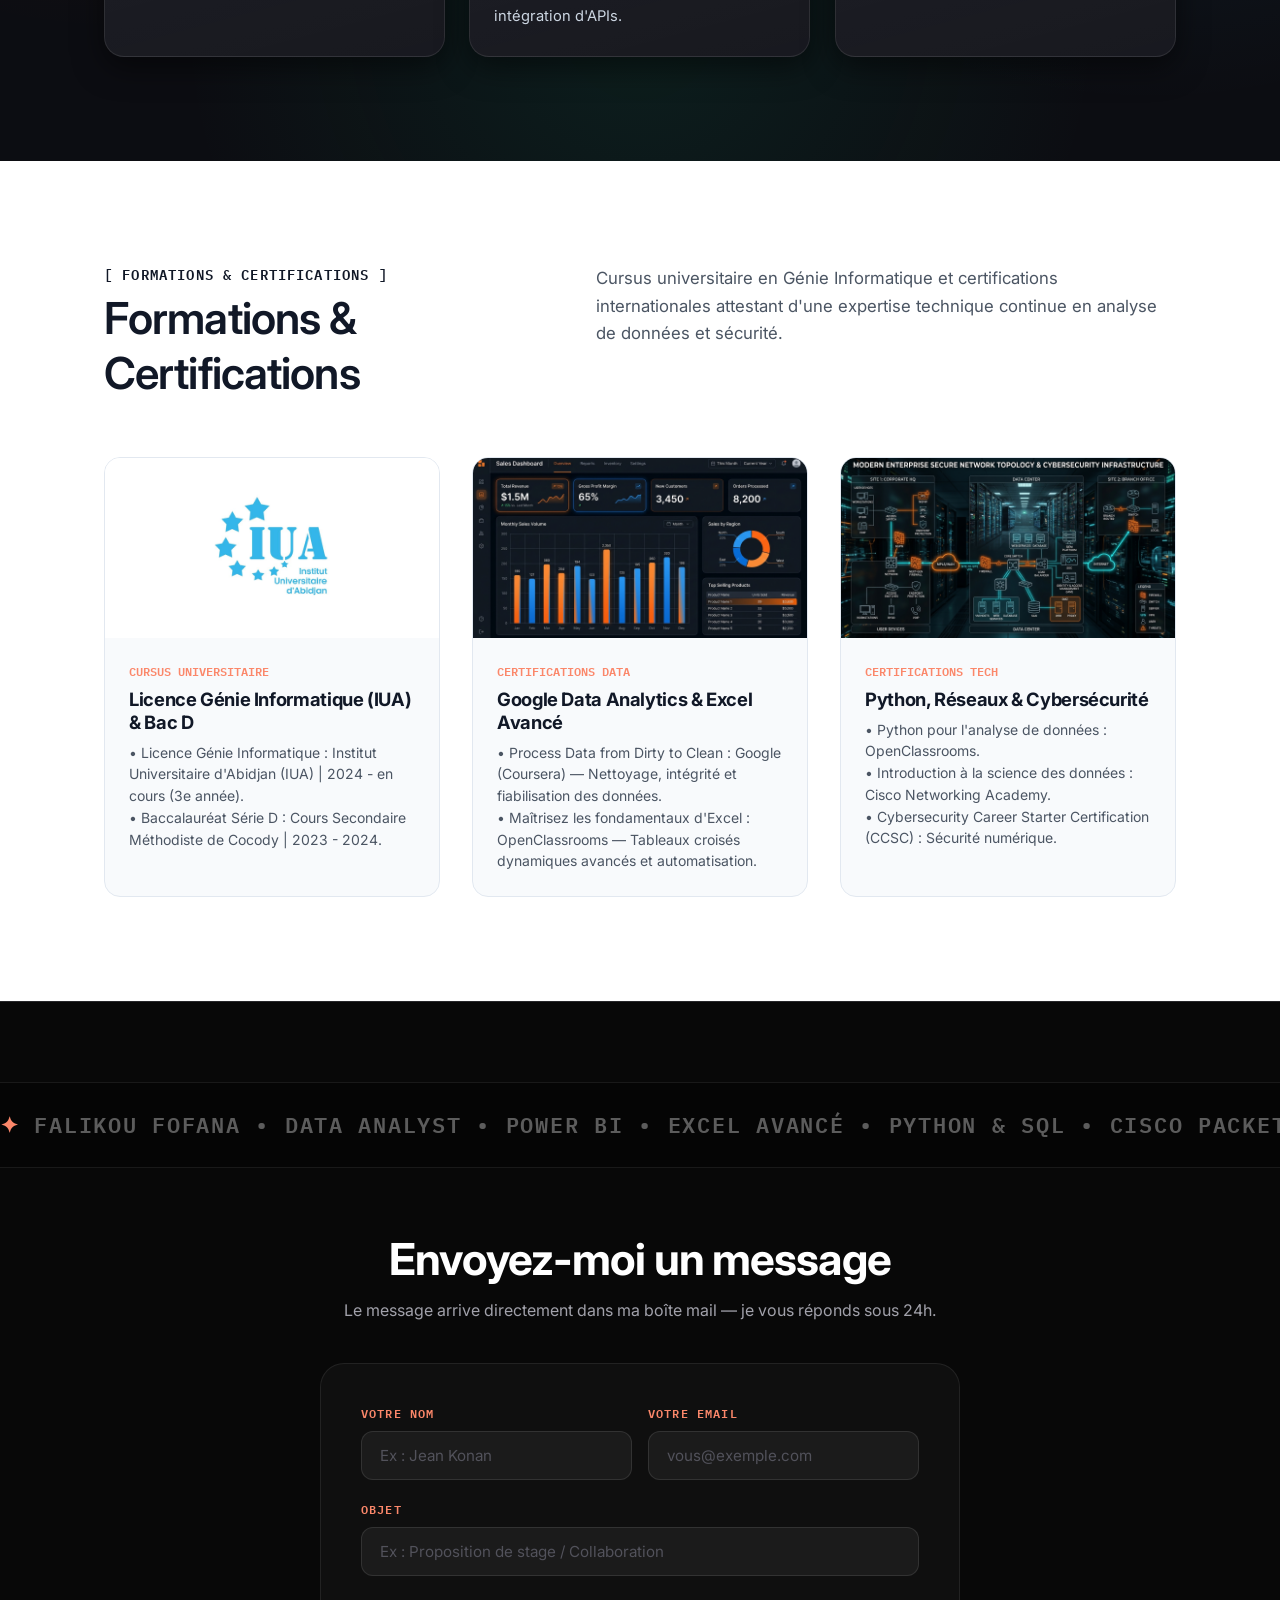
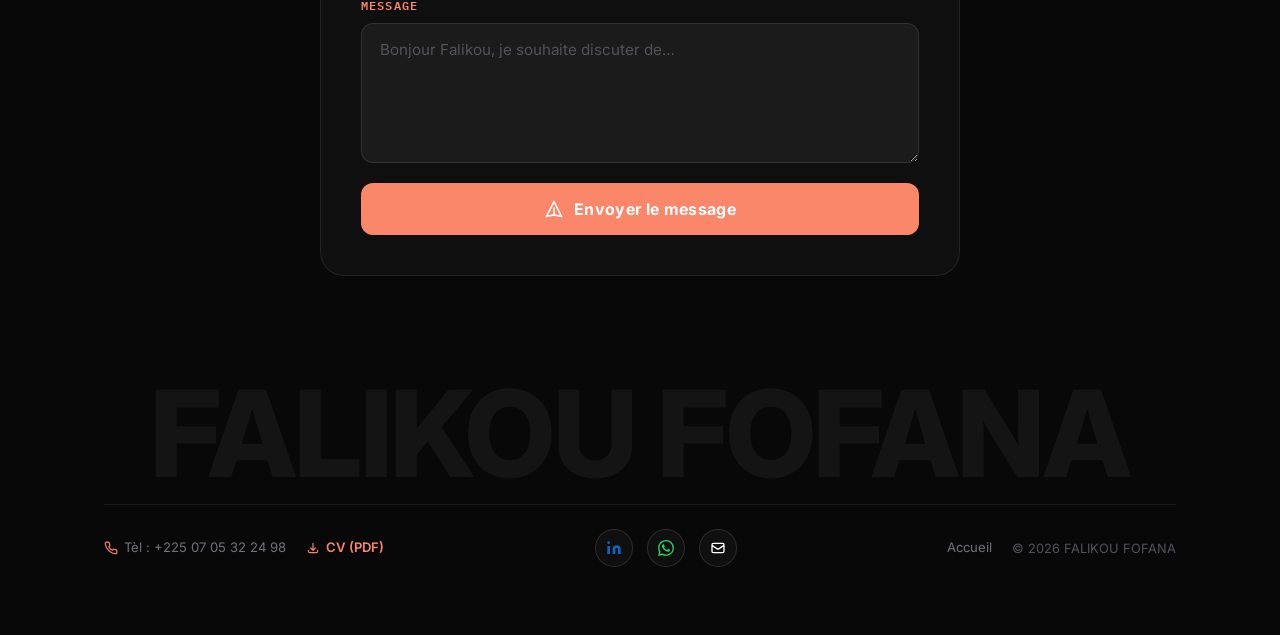
==== commit 8b899f08: "style: set LinkedIn icon to official brand blue (#0a66c2) and envelope email icon to pure crisp whit" ====
--- a/index.html
+++ b/index.html
@@ -478,15 +478,27 @@
       display: flex;
       align-items: center;
       justify-content: center;
-      color: #a1a1aa;
+      color: #ffffff;
       text-decoration: none;
       transition: all 0.2s;
     }
 
+    .mobile-drawer-social.li {
+      color: #0a66c2 !important;
+    }
+
+    .mobile-drawer-social.wa {
+      color: #25d366 !important;
+    }
+
+    .mobile-drawer-social.mail {
+      color: #ffffff !important;
+    }
+
     .mobile-drawer-social:hover,
     .mobile-drawer-social:active {
-      color: #fff;
-      border-color: rgba(255, 255, 255, 0.3);
+      border-color: rgba(255, 255, 255, 0.35);
+      transform: translateY(-2px);
     }
 
     .menu-backdrop {
@@ -1576,26 +1588,50 @@
       height: 38px;
       border-radius: 50%;
       border: 1px solid rgba(255, 255, 255, 0.12);
-      color: #a1a1aa;
+      color: #ffffff;
       transition: all 0.2s ease;
       text-decoration: none;
       flex-shrink: 0;
       background: rgba(255, 255, 255, 0.03);
     }
 
-    .footer-social-icon:hover,
-    .footer-social-icon:active {
-      color: #ffffff;
-      border-color: rgba(255, 255, 255, 0.35);
-      background: rgba(255, 255, 255, 0.08);
+    .footer-social-icon.li {
+      color: #0a66c2 !important;
+    }
+
+    .footer-social-icon.li:hover,
+    .footer-social-icon.li:active {
+      color: #0a66c2 !important;
+      border-color: rgba(10, 102, 194, 0.5);
+      background: rgba(10, 102, 194, 0.12);
       transform: translateY(-2px);
+      box-shadow: 0 0 12px rgba(10, 102, 194, 0.3);
+    }
+
+    .footer-social-icon.wa {
+      color: #25d366 !important;
     }
 
     .footer-social-icon.wa:hover,
     .footer-social-icon.wa:active {
-      color: #25d366;
-      border-color: rgba(37, 211, 102, 0.4);
-      background: rgba(37, 211, 102, 0.1);
+      color: #25d366 !important;
+      border-color: rgba(37, 211, 102, 0.5);
+      background: rgba(37, 211, 102, 0.12);
+      transform: translateY(-2px);
+      box-shadow: 0 0 12px rgba(37, 211, 102, 0.3);
+    }
+
+    .footer-social-icon.mail {
+      color: #ffffff !important;
+    }
+
+    .footer-social-icon.mail:hover,
+    .footer-social-icon.mail:active {
+      color: #ffffff !important;
+      border-color: rgba(255, 255, 255, 0.5);
+      background: rgba(255, 255, 255, 0.12);
+      transform: translateY(-2px);
+      box-shadow: 0 0 12px rgba(255, 255, 255, 0.25);
     }
 
     @media (max-width: 768px) {
@@ -2604,13 +2640,13 @@
 
     <!-- Mobile Drawer Footer: Social Links -->
     <div class="mobile-drawer-footer">
-      <a href="https://www.linkedin.com/in/falikou-fofana" target="_blank" rel="noopener" class="mobile-drawer-social" title="LinkedIn">
+      <a href="https://www.linkedin.com/in/falikou-fofana" target="_blank" rel="noopener" class="mobile-drawer-social li" title="LinkedIn" style="color: #0a66c2;">
         <svg width="16" height="16" viewBox="0 0 24 24" fill="currentColor"><path d="M16 8a6 6 0 016 6v7h-4v-7a2 2 0 00-2-2 2 2 0 00-2 2v7h-4v-7a6 6 0 016-6zM2 9h4v12H2z"/><circle cx="4" cy="4" r="2"/></svg>
       </a>
-      <a href="https://wa.me/2250705322498" target="_blank" rel="noopener" class="mobile-drawer-social" title="WhatsApp" style="color:#25d366;">
+      <a href="https://wa.me/2250705322498" target="_blank" rel="noopener" class="mobile-drawer-social wa" title="WhatsApp" style="color: #25d366;">
         <svg width="16" height="16" viewBox="0 0 24 24" fill="currentColor"><path d="M17.472 14.382c-.297-.149-1.758-.867-2.03-.967-.273-.099-.471-.148-.67.15-.197.297-.767.966-.94 1.164-.173.199-.347.223-.644.075-.297-.15-1.255-.463-2.39-1.475-.883-.788-1.48-1.761-1.653-2.059-.173-.297-.018-.458.13-.606.134-.133.298-.347.446-.52.149-.174.198-.298.298-.497.099-.198.05-.371-.025-.52-.075-.149-.669-1.612-.916-2.207-.242-.579-.487-.5-.669-.51-.173-.008-.371-.01-.57-.01-.198 0-.52.074-.792.372-.272.297-1.04 1.016-1.04 2.479 0 1.462 1.065 2.875 1.213 3.074.149.198 2.096 3.2 5.077 4.487.709.306 1.262.489 1.694.625.712.227 1.36.195 1.871.118.571-.085 1.758-.719 2.006-1.413.248-.694.248-1.289.173-1.413-.074-.124-.272-.198-.57-.347m-5.421 7.403h-.004a9.87 9.87 0 01-5.031-1.378l-.361-.214-3.741.982.998-3.648-.235-.374a9.86 9.86 0 01-1.51-5.26c.001-5.45 4.436-9.884 9.888-9.884 2.64 0 5.122 1.03 6.988 2.898a9.825 9.825 0 012.893 6.994c-.003 5.45-4.437 9.884-9.885 9.884m8.413-18.297A11.815 11.815 0 0012.05 0C5.495 0 .16 5.335.157 11.892c0 2.096.547 4.142 1.588 5.945L.057 24l6.305-1.654a11.882 11.882 0 005.683 1.448h.005c6.554 0 11.89-5.335 11.893-11.893a11.821 11.821 0 00-3.48-8.413Z"/></svg>
       </a>
-      <a href="mailto:fofanafalikou068@gmail.com" class="mobile-drawer-social" title="Email">
+      <a href="mailto:fofanafalikou068@gmail.com" class="mobile-drawer-social mail" title="Email" style="color: #ffffff;">
         <svg width="16" height="16" fill="none" viewBox="0 0 24 24" stroke="currentColor" stroke-width="2"><path stroke-linecap="round" stroke-linejoin="round" d="M3 8l7.89 5.26a2 2 0 002.22 0L21 8M5 19h14a2 2 0 002-2V7a2 2 0 00-2-2H5a2 2 0 00-2 2v10a2 2 0 002 2z"/></svg>
       </a>
     </div>
@@ -3244,20 +3280,20 @@
         <!-- Center: Social Icons -->
         <div class="footer-col-center">
           <!-- LinkedIn -->
-          <a href="https://www.linkedin.com/in/falikou-fofana" target="_blank" rel="noopener" class="footer-social-icon" title="LinkedIn">
+          <a href="https://www.linkedin.com/in/falikou-fofana" target="_blank" rel="noopener" class="footer-social-icon li" title="LinkedIn" style="color: #0a66c2;">
             <svg width="16" height="16" viewBox="0 0 24 24" fill="currentColor">
               <path d="M16 8a6 6 0 016 6v7h-4v-7a2 2 0 00-2-2 2 2 0 00-2 2v7h-4v-7a6 6 0 016-6zM2 9h4v12H2z"/>
               <circle cx="4" cy="4" r="2"/>
             </svg>
           </a>
           <!-- WhatsApp -->
-          <a href="https://wa.me/2250705322498" target="_blank" rel="noopener" class="footer-social-icon wa" title="WhatsApp">
+          <a href="https://wa.me/2250705322498" target="_blank" rel="noopener" class="footer-social-icon wa" title="WhatsApp" style="color: #25d366;">
             <svg width="16" height="16" viewBox="0 0 24 24" fill="currentColor">
               <path d="M17.472 14.382c-.297-.149-1.758-.867-2.03-.967-.273-.099-.471-.148-.67.15-.197.297-.767.966-.94 1.164-.173.199-.347.223-.644.075-.297-.15-1.255-.463-2.39-1.475-.883-.788-1.48-1.761-1.653-2.059-.173-.297-.018-.458.13-.606.134-.133.298-.347.446-.52.149-.174.198-.298.298-.497.099-.198.05-.371-.025-.52-.075-.149-.669-1.612-.916-2.207-.242-.579-.487-.5-.669-.51-.173-.008-.371-.01-.57-.01-.198 0-.52.074-.792.372-.272.297-1.04 1.016-1.04 2.479 0 1.462 1.065 2.875 1.213 3.074.149.198 2.096 3.2 5.077 4.487.709.306 1.262.489 1.694.625.712.227 1.36.195 1.871.118.571-.085 1.758-.719 2.006-1.413.248-.694.248-1.289.173-1.413-.074-.124-.272-.198-.57-.347m-5.421 7.403h-.004a9.87 9.87 0 01-5.031-1.378l-.361-.214-3.741.982.998-3.648-.235-.374a9.86 9.86 0 01-1.51-5.26c.001-5.45 4.436-9.884 9.888-9.884 2.64 0 5.122 1.03 6.988 2.898a9.825 9.825 0 012.893 6.994c-.003 5.45-4.437 9.884-9.885 9.884m8.413-18.297A11.815 11.815 0 0012.05 0C5.495 0 .16 5.335.157 11.892c0 2.096.547 4.142 1.588 5.945L.057 24l6.305-1.654a11.882 11.882 0 005.683 1.448h.005c6.554 0 11.89-5.335 11.893-11.893a11.821 11.821 0 00-3.48-8.413Z"/>
             </svg>
           </a>
           <!-- Email Icon -->
-          <a href="mailto:fofanafalikou068@gmail.com" class="footer-social-icon" title="Email">
+          <a href="mailto:fofanafalikou068@gmail.com" class="footer-social-icon mail" title="Email" style="color: #ffffff;">
             <svg width="16" height="16" fill="none" viewBox="0 0 24 24" stroke="currentColor" stroke-width="2">
               <path stroke-linecap="round" stroke-linejoin="round" d="M3 8l7.89 5.26a2 2 0 002.22 0L21 8M5 19h14a2 2 0 002-2V7a2 2 0 00-2-2H5a2 2 0 00-2 2v10a2 2 0 002 2z"/>
             </svg>
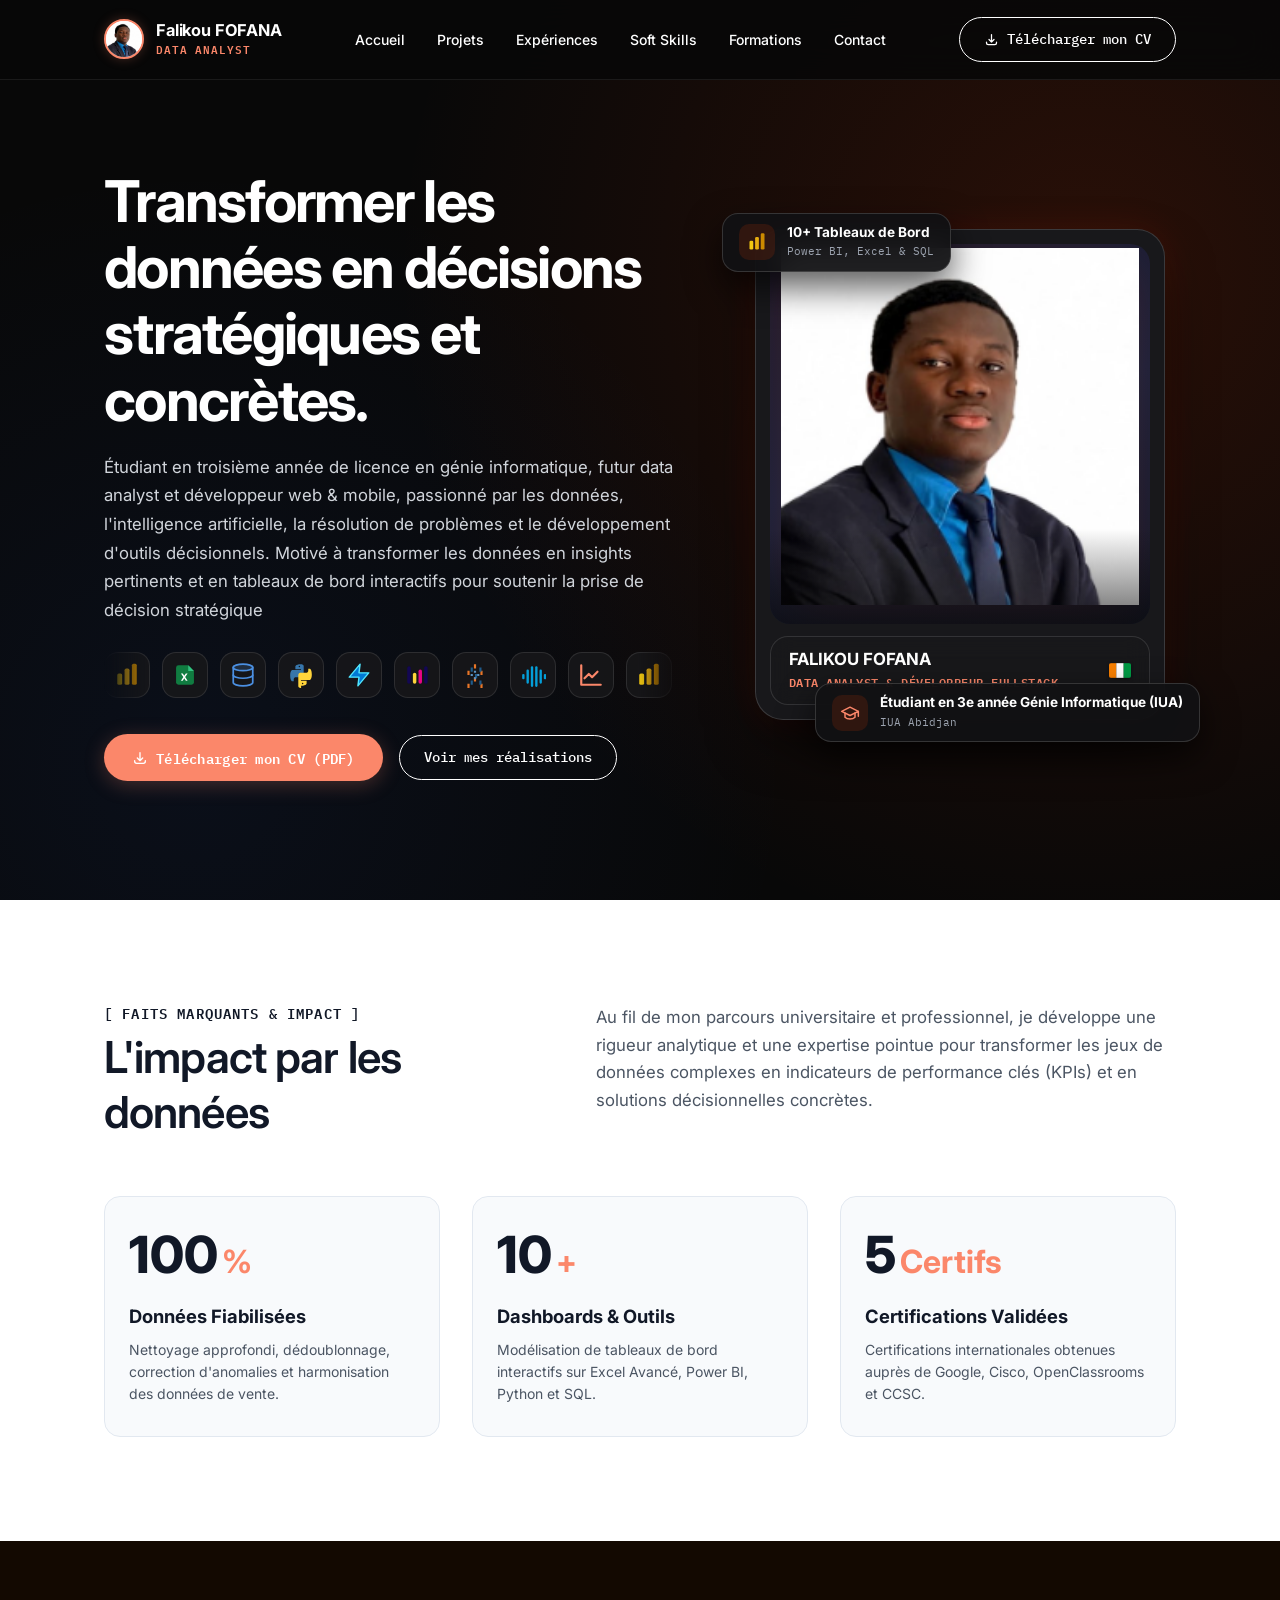
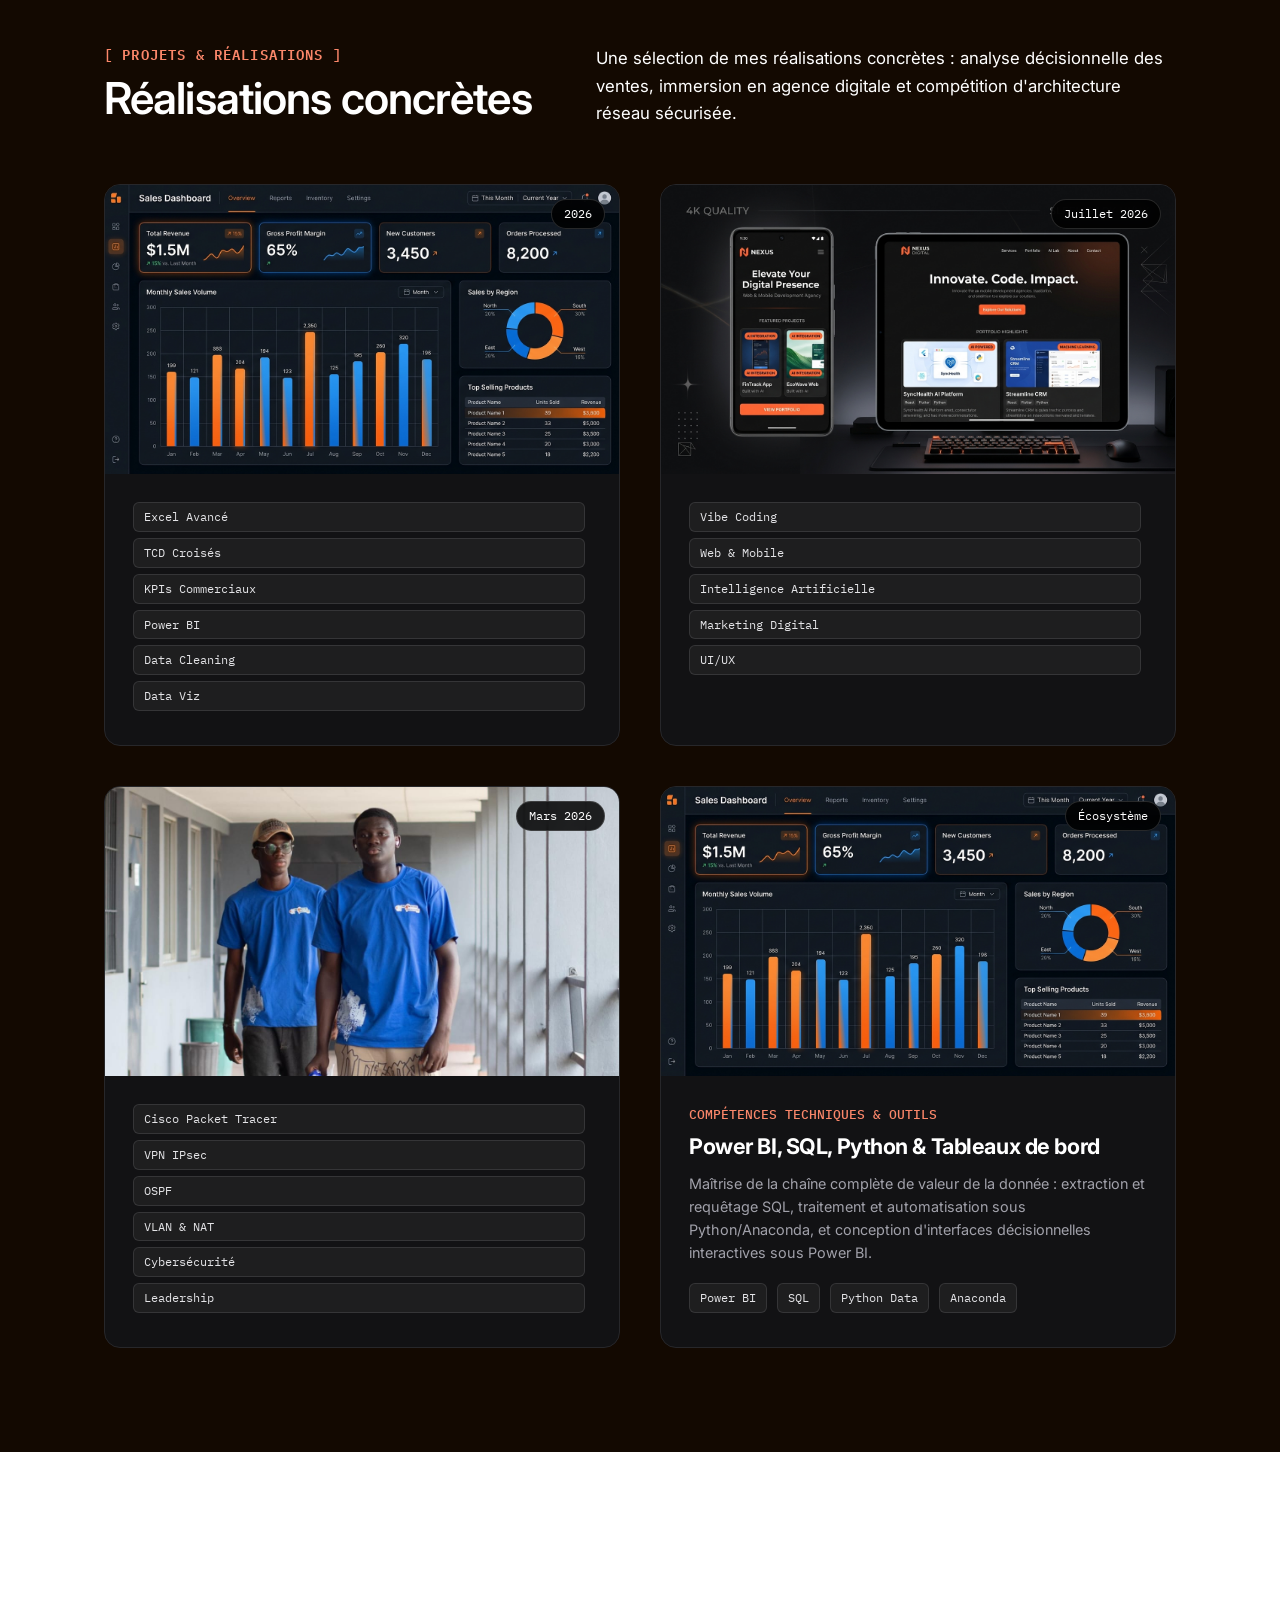
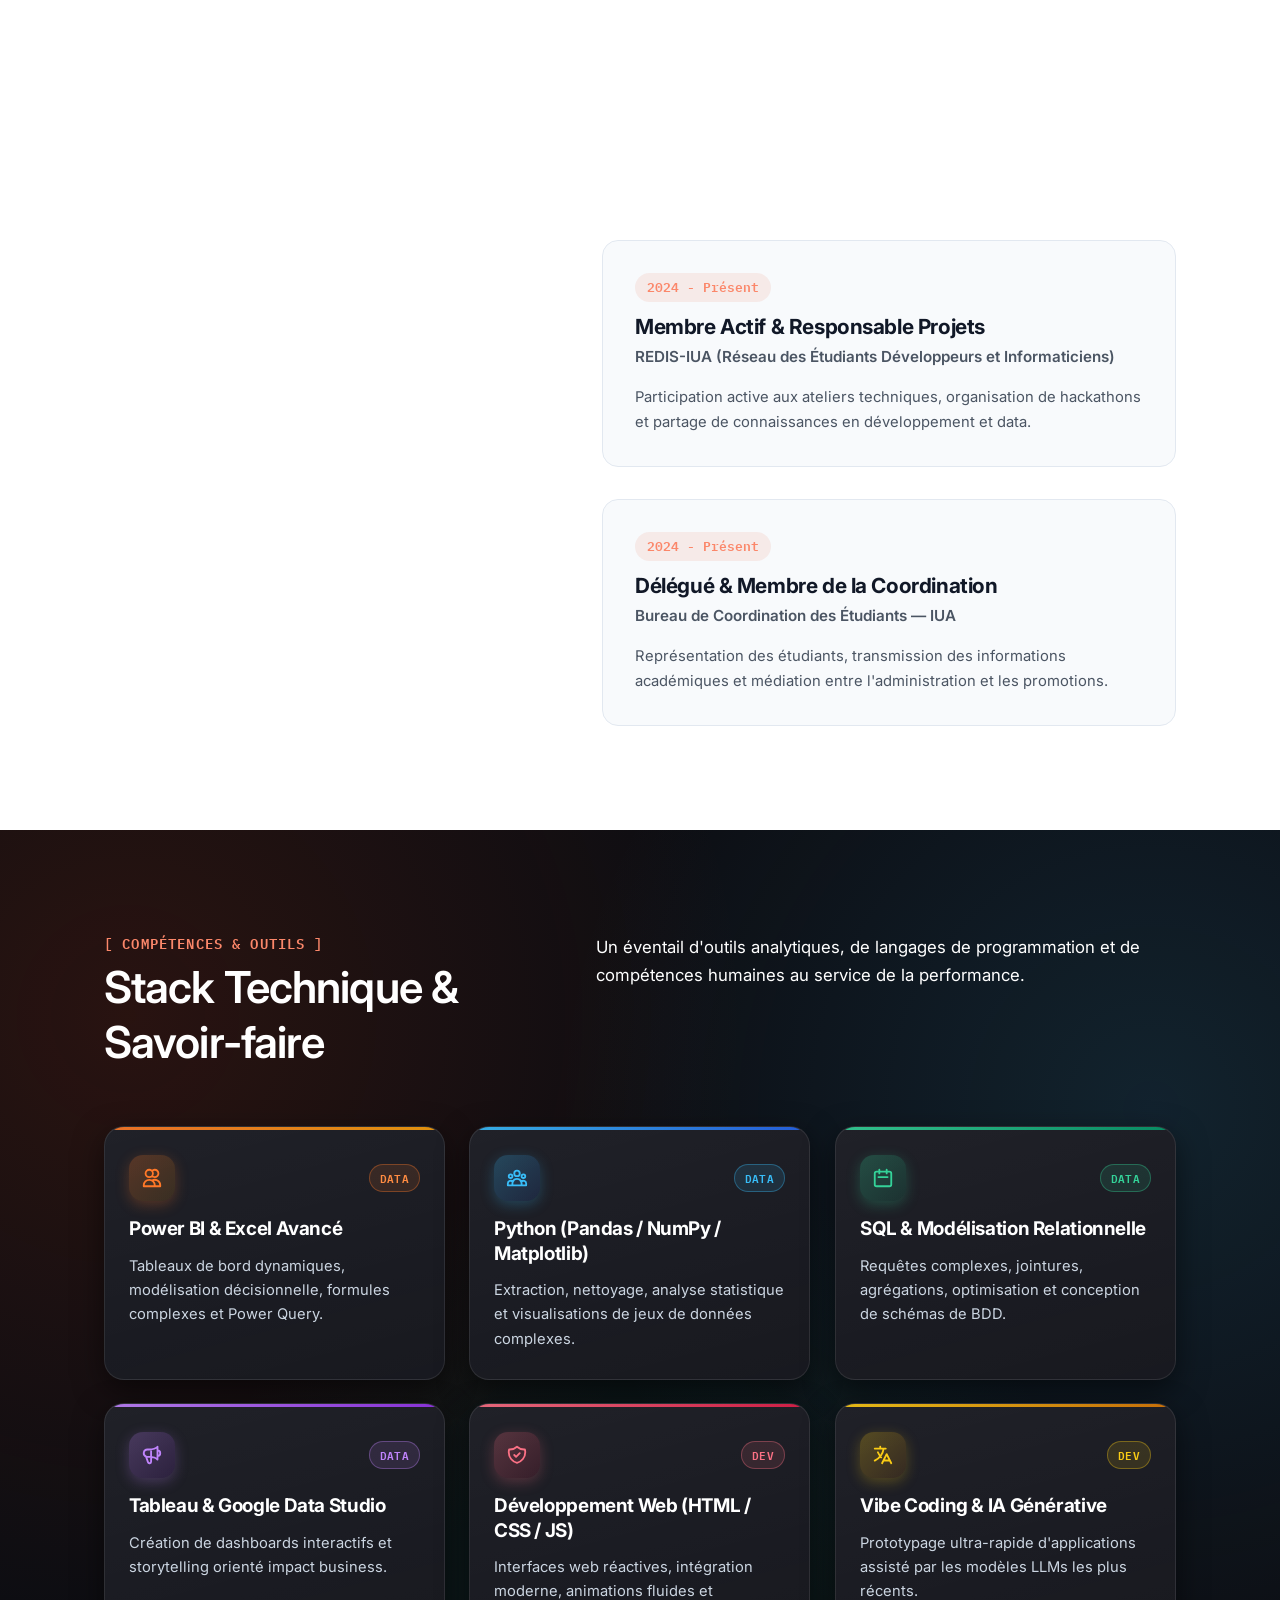
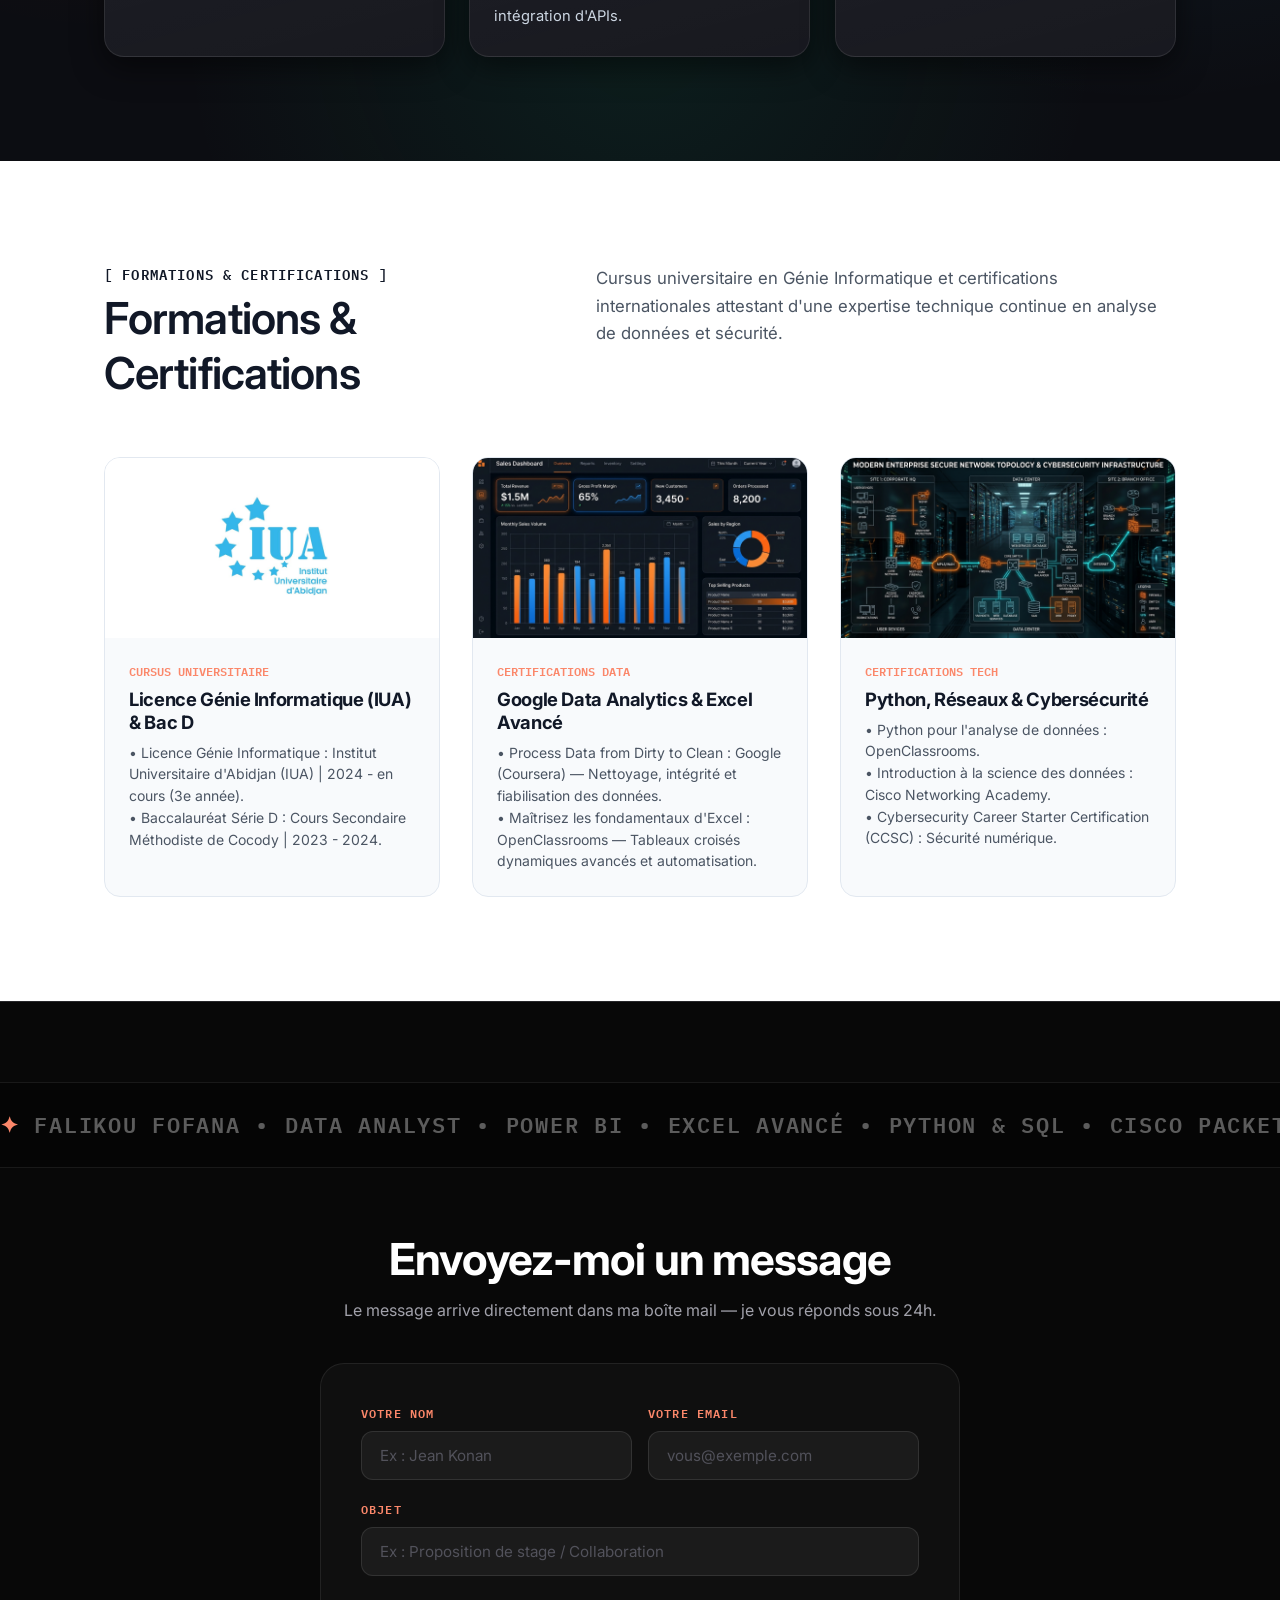
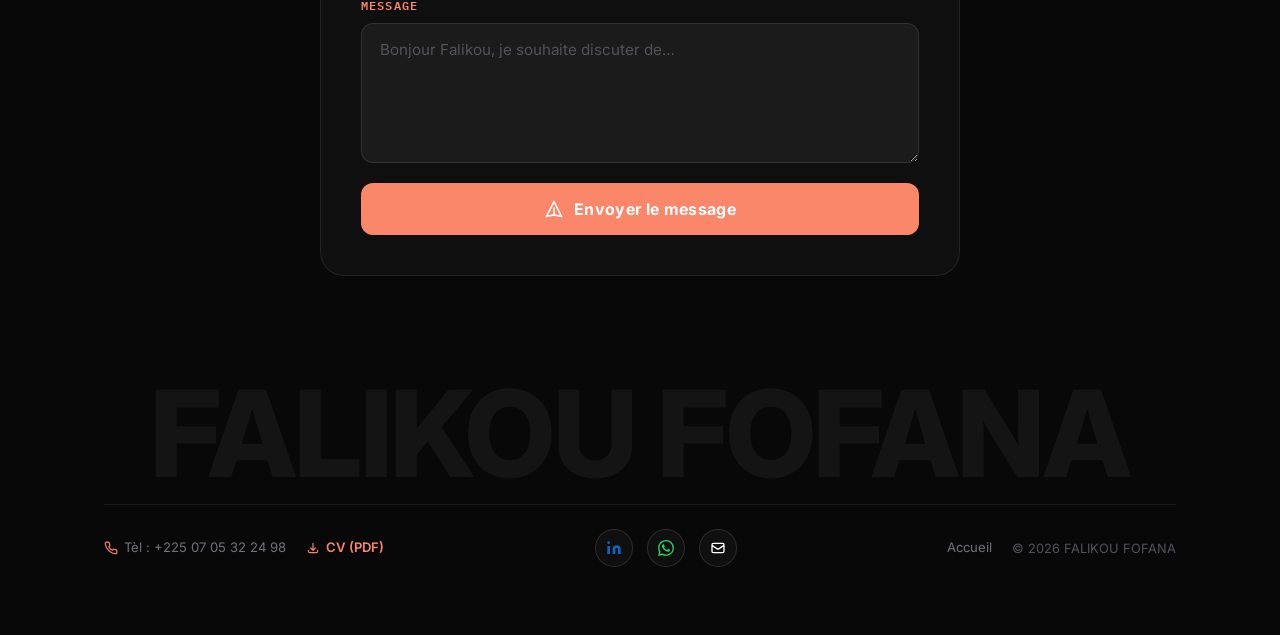
==== commit 93482832: "fix(hero): make photo caption fully visible below photo with no overlap from floating badges" ====
--- a/index.html
+++ b/index.html
@@ -726,13 +726,15 @@
       position: relative;
       z-index: 2;
       width: 100%;
-      max-width: 400px;
+      max-width: 410px;
       background: #18181b;
       border: 1px solid rgba(255, 255, 255, 0.15);
       border-radius: 28px;
       padding: 14px;
       box-shadow: 0 25px 60px -15px rgba(0, 0, 0, 0.9), 0 0 35px rgba(218, 56, 5, 0.15);
       transition: transform 0.4s cubic-bezier(0.16, 1, 0.3, 1), border-color 0.3s ease, box-shadow 0.3s ease;
+      display: flex;
+      flex-direction: column;
     }
 
     .hero-photo-card:hover {
@@ -744,7 +746,7 @@
     .hero-img-container {
       position: relative;
       width: 100%;
-      height: 420px;
+      height: 380px;
       border-radius: 20px;
       overflow: hidden;
       background: linear-gradient(160deg, #1a1a2e 0%, #16213e 50%, #0f172a 100%);
@@ -754,8 +756,8 @@
     }
 
     .hero-img-container img {
-      width: 92%;
-      height: 96%;
+      width: 94%;
+      height: 98%;
       object-fit: contain;
       object-position: center top;
       display: block;
@@ -770,20 +772,18 @@
     .hero-img-overlay {
       position: absolute;
       inset: 0;
-      background: linear-gradient(180deg, transparent 70%, rgba(8, 8, 8, 0.75) 100%);
+      background: linear-gradient(180deg, transparent 75%, rgba(8, 8, 8, 0.6) 100%);
       pointer-events: none;
     }
 
     .hero-photo-caption {
-      position: absolute;
-      bottom: 14px;
-      left: 14px;
-      right: 14px;
-      background: rgba(18, 18, 20, 0.88);
+      position: relative;
+      margin-top: 12px;
+      background: rgba(24, 24, 27, 0.96);
       backdrop-filter: blur(12px);
       -webkit-backdrop-filter: blur(12px);
       padding: 12px 18px;
-      border-radius: 14px;
+      border-radius: 18px;
       border: 1px solid rgba(255, 255, 255, 0.12);
       display: flex;
       justify-content: space-between;
@@ -794,36 +794,38 @@
     .hero-photo-name {
       font-family: var(--font-sans);
       font-weight: 700;
-      font-size: 1rem;
+      font-size: 1.05rem;
       color: #ffffff;
-      line-height: 1.2;
+      line-height: 1.25;
     }
 
     .hero-photo-sub {
       font-family: var(--font-mono);
-      font-size: 0.72rem;
+      font-size: 0.76rem;
       color: var(--accent);
       font-weight: 600;
       text-transform: uppercase;
       letter-spacing: 0.04em;
+      margin-top: 2px;
     }
 
     /* Floating Badges */
     .hero-badge-float {
       position: absolute;
       z-index: 4;
-      background: rgba(18, 18, 20, 0.92);
+      background: rgba(18, 18, 20, 0.94);
       backdrop-filter: blur(14px);
       -webkit-backdrop-filter: blur(14px);
-      border: 1px solid rgba(255, 255, 255, 0.14);
+      border: 1px solid rgba(255, 255, 255, 0.15);
       padding: 10px 16px;
       border-radius: 16px;
       display: flex;
       align-items: center;
       gap: 12px;
-      box-shadow: 0 15px 35px rgba(0, 0, 0, 0.6);
+      box-shadow: 0 15px 35px rgba(0, 0, 0, 0.65);
       transition: transform 0.3s ease;
       animation: float-slow 4s ease-in-out infinite;
+      white-space: nowrap;
     }
 
     .hero-badge-float:hover {
@@ -832,14 +834,14 @@
     }
 
     .hero-badge-top {
-      top: -15px;
-      left: -20px;
+      top: -16px;
+      left: -22px;
       animation-delay: 0s;
     }
 
     .hero-badge-bottom {
-      bottom: -18px;
-      right: -15px;
+      bottom: -22px;
+      right: -24px;
       animation-delay: 2s;
     }
 
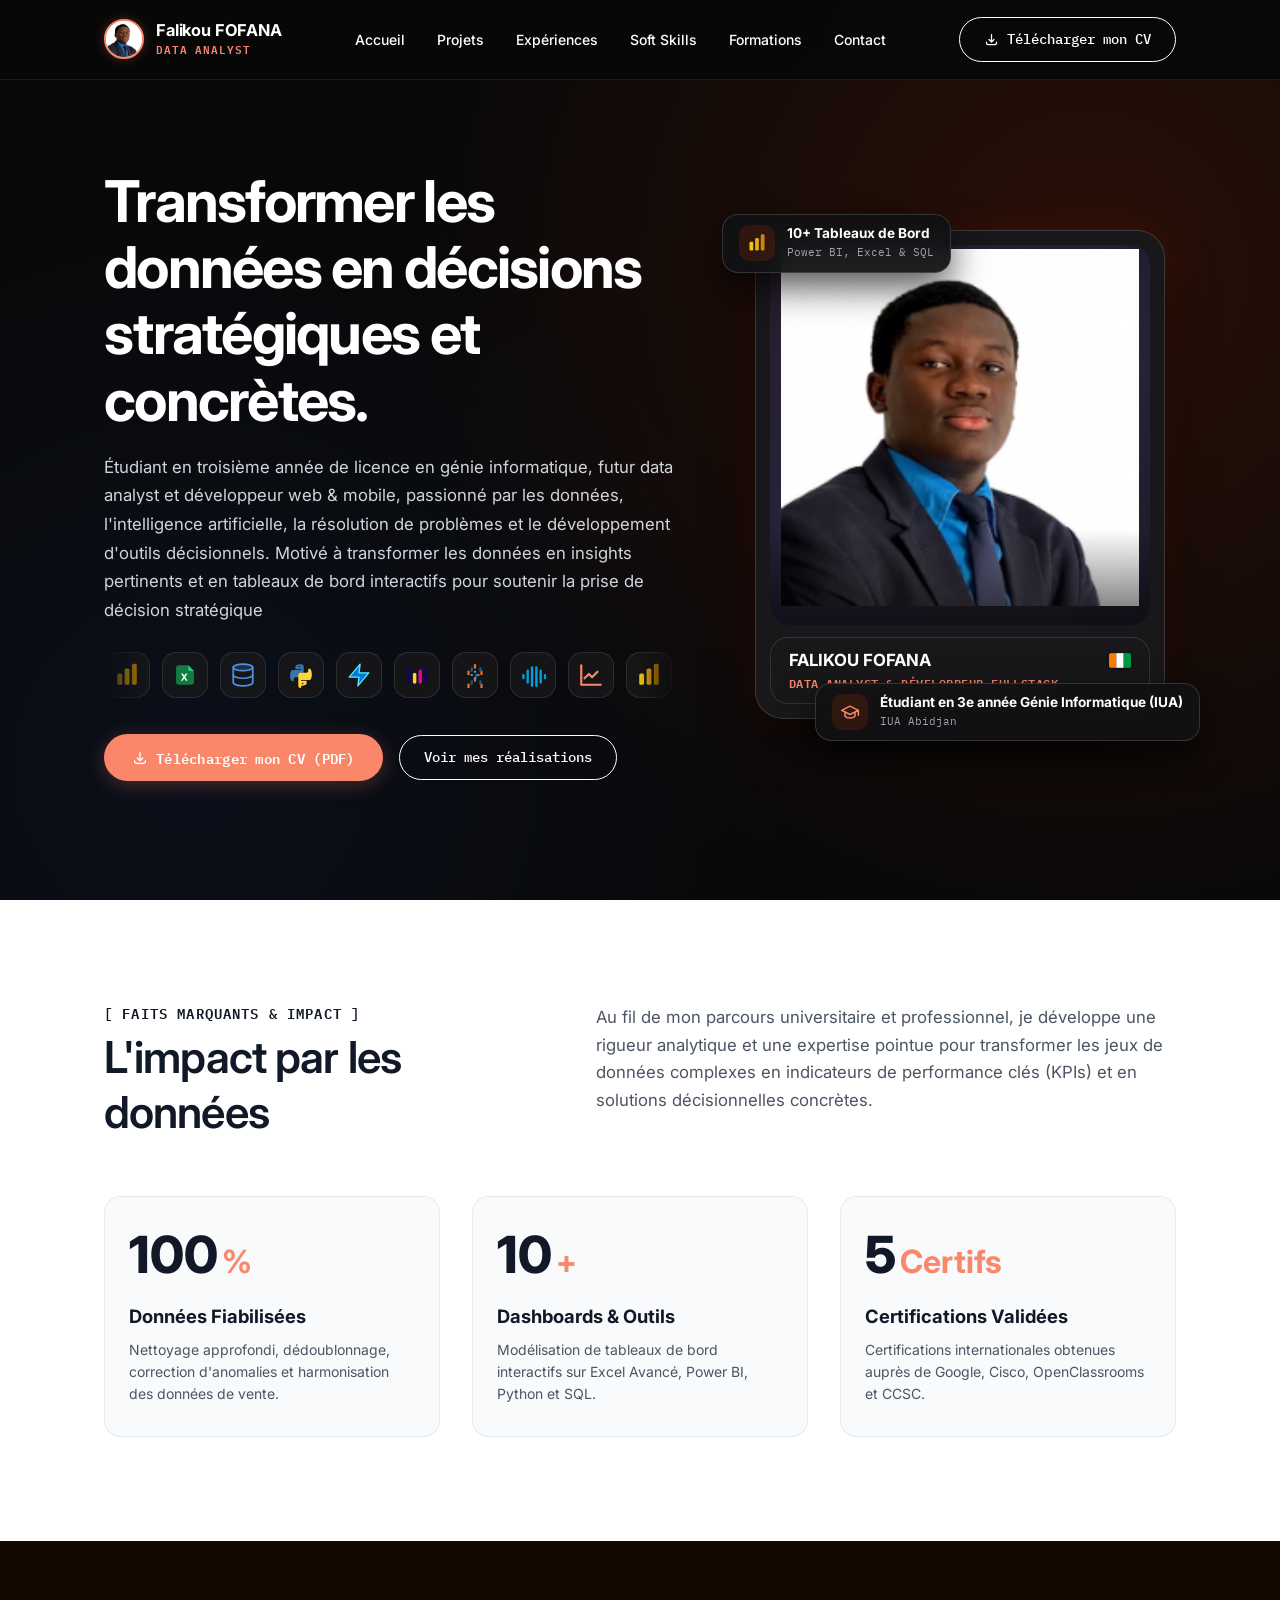
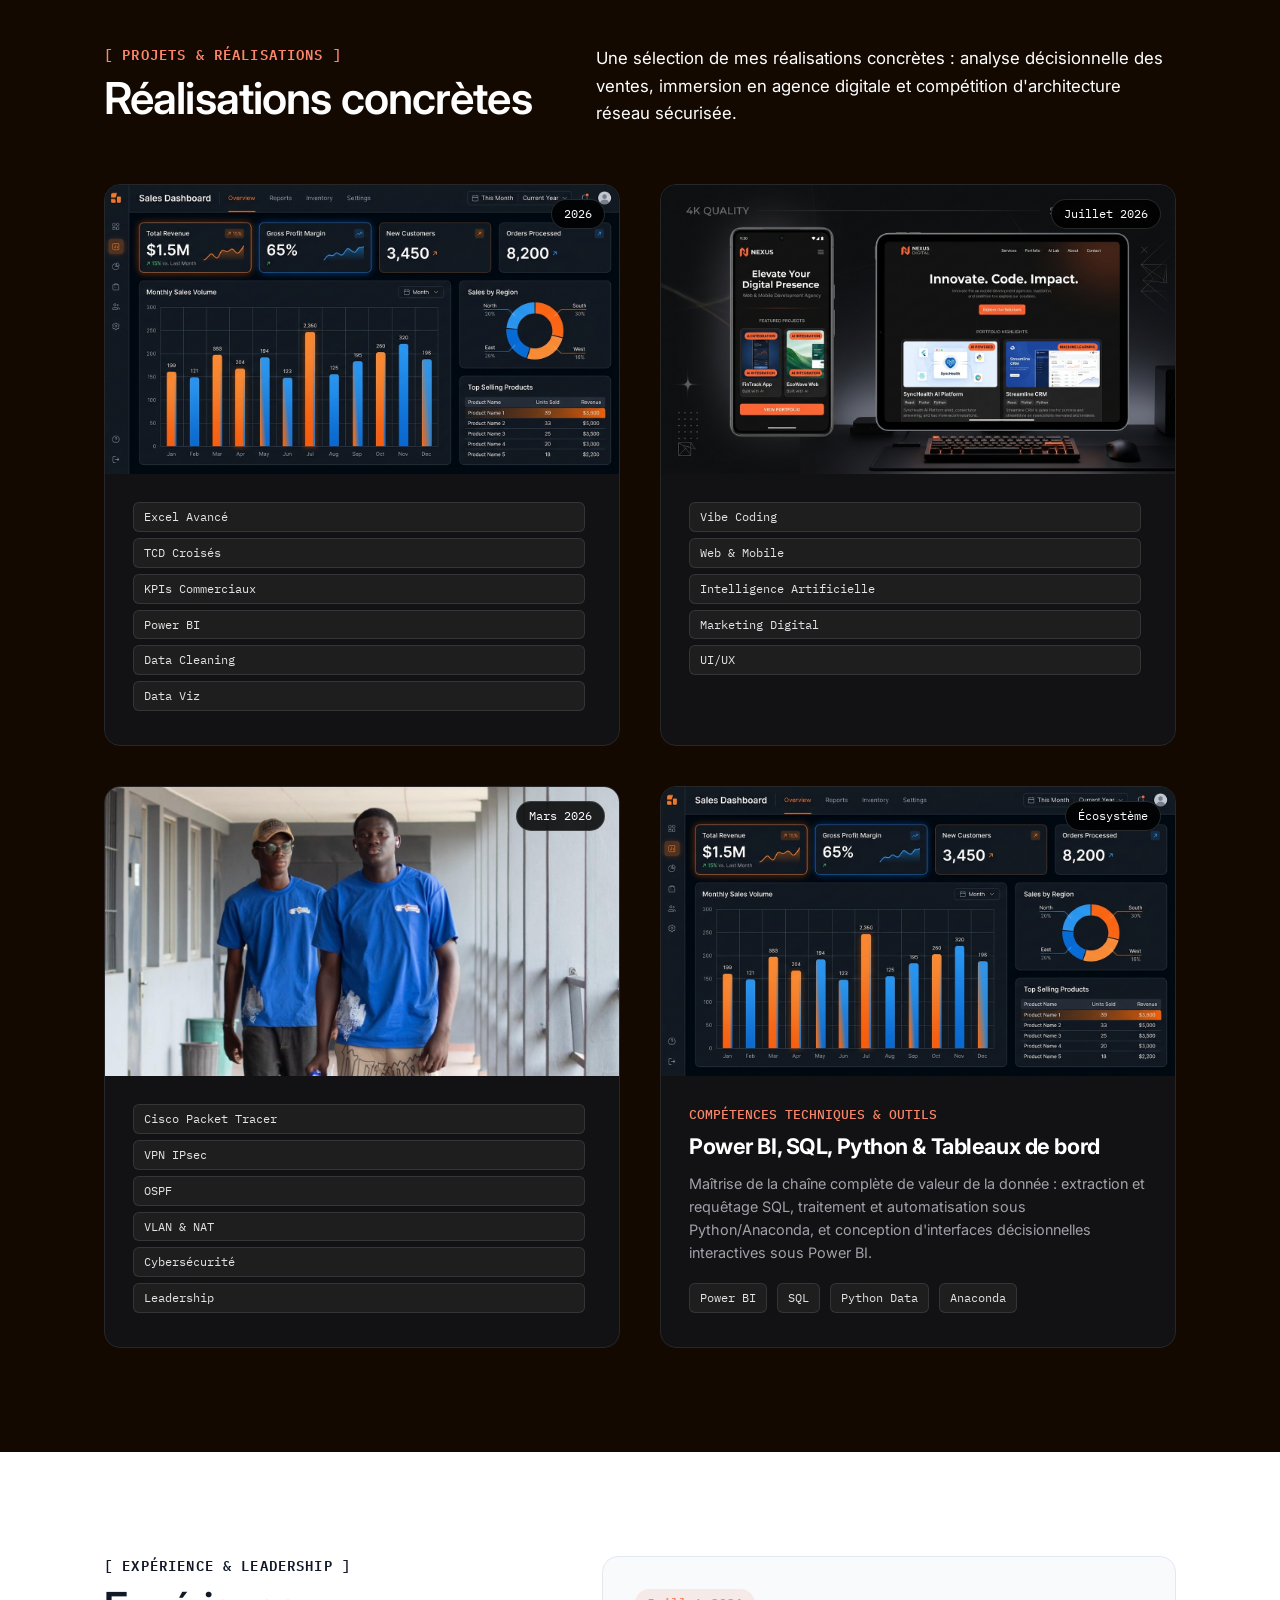
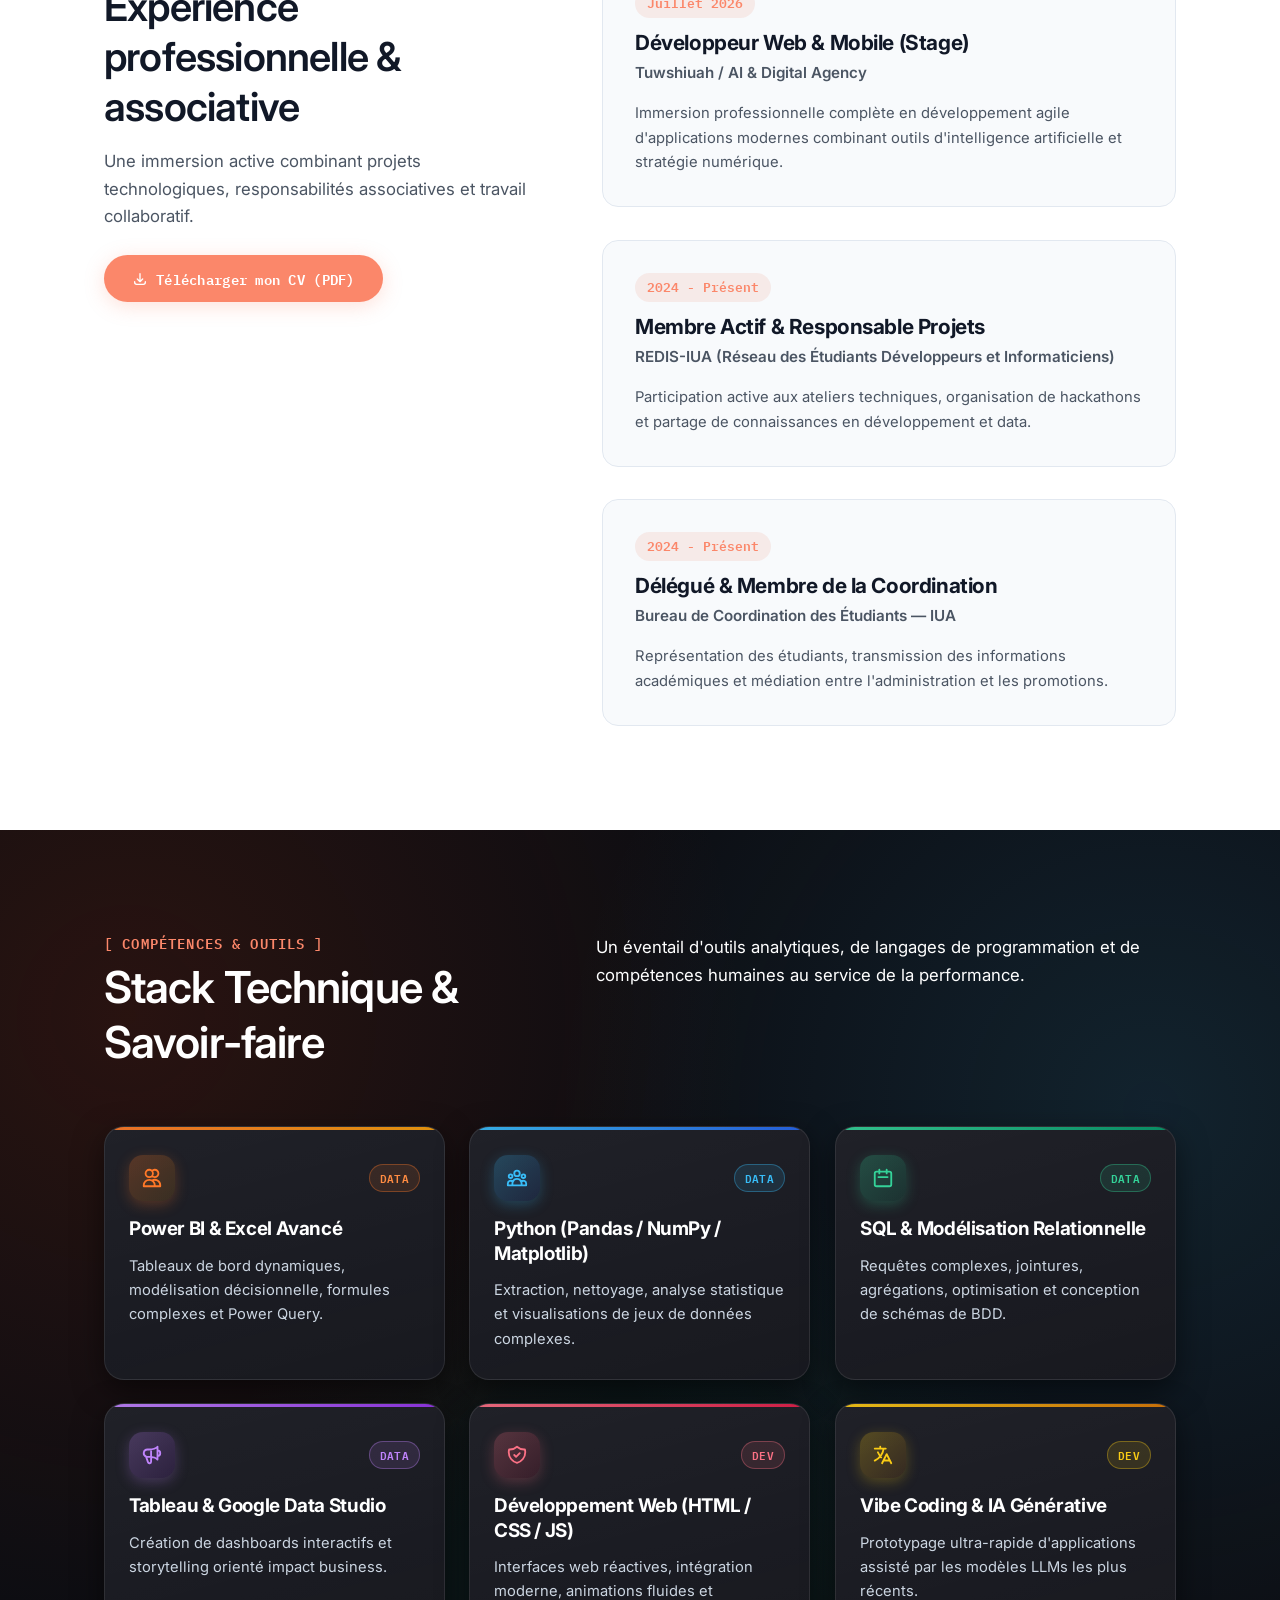
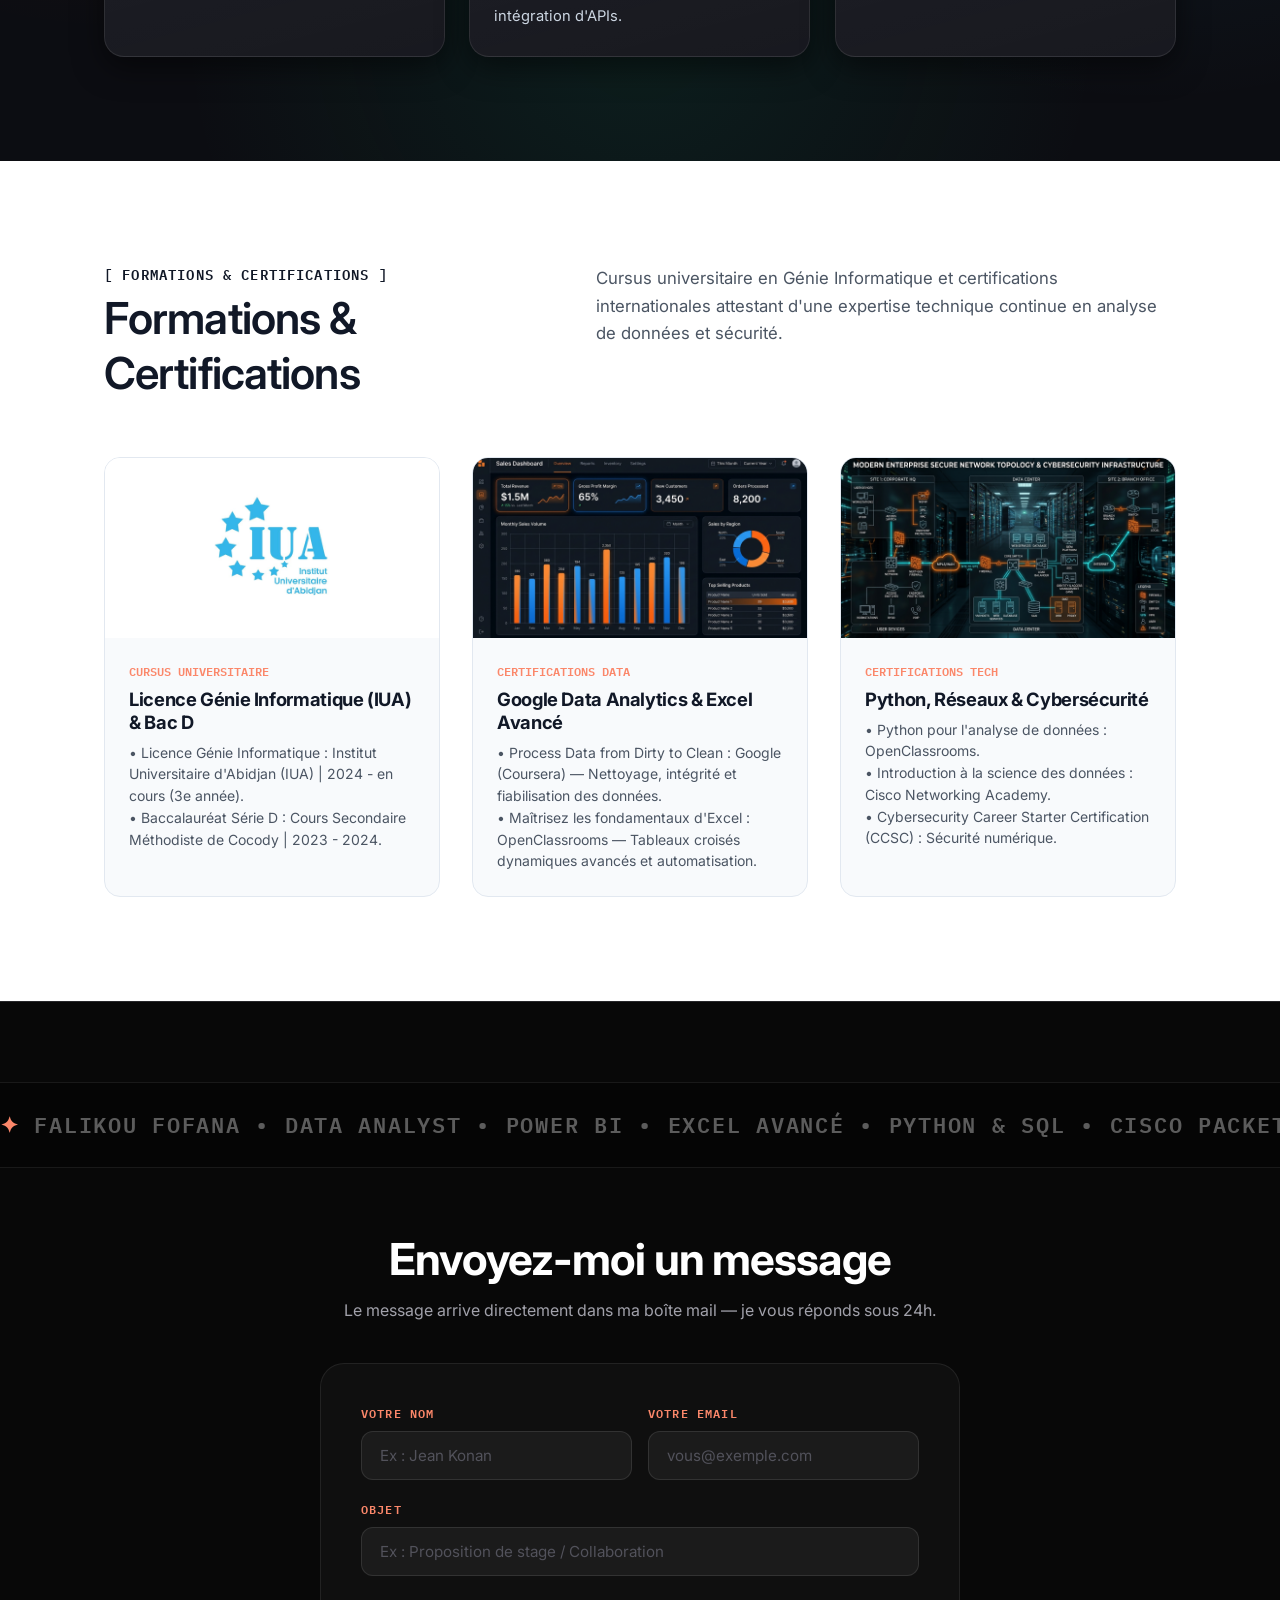
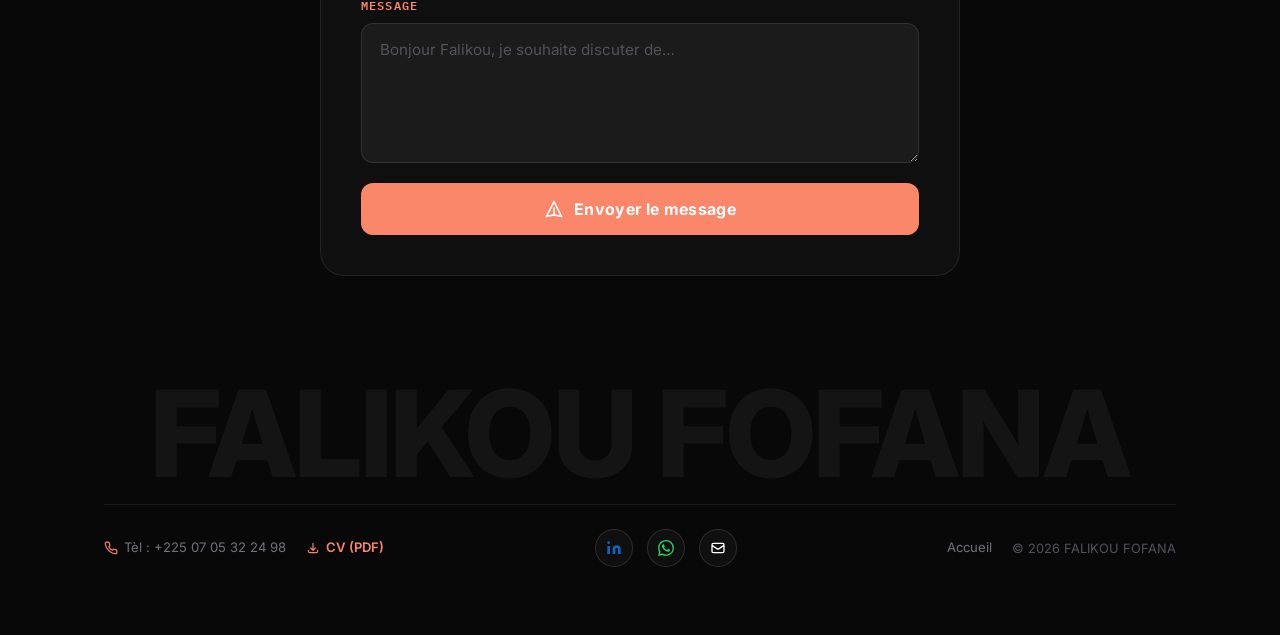
==== commit 54c90084: "fix(responsive): harmonize widths and layout of hero photo and badges for zero-overflow on mobile an" ====
--- a/index.html
+++ b/index.html
@@ -786,9 +786,16 @@
       border-radius: 18px;
       border: 1px solid rgba(255, 255, 255, 0.12);
       display: flex;
+      flex-direction: column;
+      gap: 4px;
+      z-index: 3;
+    }
+
+    .hero-photo-name-row {
+      display: flex;
+      align-items: center;
       justify-content: space-between;
-      align-items: center;
-      z-index: 3;
+      gap: 8px;
     }
 
     .hero-photo-name {
@@ -806,7 +813,7 @@
       font-weight: 600;
       text-transform: uppercase;
       letter-spacing: 0.04em;
-      margin-top: 2px;
+      line-height: 1.35;
     }
 
     /* Floating Badges */
@@ -2256,45 +2263,56 @@
         justify-content: center;
       }
 
-      /* Hero Photo & Badges: Clean Vertical Composition */
+      /* Hero Photo & Badges: Clean Unified Vertical Composition */
       .hero-showcase {
         display: flex;
         flex-direction: column;
         align-items: center;
-        gap: 12px;
+        gap: 14px;
         width: 100%;
         max-width: 100%;
-        margin-top: 8px;
+        margin-top: 12px;
+        box-sizing: border-box;
       }
       .hero-glow {
         display: none !important;
       }
       .hero-badge-float {
         position: static !important;
-        width: 100%;
-        max-width: 280px;
-        padding: 10px 14px;
-        box-sizing: border-box;
-        margin: 0 auto;
+        width: 100% !important;
+        max-width: min(340px, 92vw) !important;
+        padding: 12px 16px !important;
+        box-sizing: border-box !important;
+        margin: 0 auto !important;
         transform: none !important;
         animation: none !important;
+        border-radius: 18px !important;
+        background: #18181b !important;
+        box-shadow: 0 4px 20px rgba(0, 0, 0, 0.4) !important;
       }
       .hero-badge-top {
         order: 1;
       }
       .hero-photo-card {
         order: 2;
-        width: 100%;
-        max-width: 280px;
-        margin: 0 auto;
-        padding: 10px;
-        box-sizing: border-box;
+        width: 100% !important;
+        max-width: min(340px, 92vw) !important;
+        margin: 0 auto !important;
+        padding: 12px !important;
+        box-sizing: border-box !important;
+        border-radius: 24px !important;
       }
       .hero-badge-bottom {
         order: 3;
       }
       .hero-img-container {
-        height: 290px;
+        height: 290px !important;
+        border-radius: 18px !important;
+      }
+      .hero-photo-caption {
+        margin-top: 10px !important;
+        padding: 12px 14px !important;
+        border-radius: 16px !important;
       }
 
       /* Ticker smaller */
@@ -2790,13 +2808,13 @@
               <div class="hero-img-overlay"></div>
             </div>
             <div class="hero-photo-caption">
-              <div>
+              <div class="hero-photo-name-row">
                 <div class="hero-photo-name">Falikou FOFANA</div>
-                <div class="hero-photo-sub">Data Analyst • Dev Web & Mobile</div>
+                <span style="display:inline-flex; align-items:center; flex-shrink:0;" title="Côte d'Ivoire">
+                  <svg width="22" height="15" viewBox="0 0 3 2" style="border-radius:2px; box-shadow:0 1px 3px rgba(0,0,0,0.5);"><rect width="1" height="2" fill="#F77F00"/><rect width="1" height="2" x="1" fill="#FFFFFF"/><rect width="1" height="2" x="2" fill="#009A44"/></svg>
+                </span>
               </div>
-              <span style="display:inline-flex; align-items:center;" title="Côte d'Ivoire">
-                <svg width="22" height="15" viewBox="0 0 3 2" style="border-radius:2px; box-shadow:0 1px 3px rgba(0,0,0,0.5);"><rect width="1" height="2" fill="#F77F00"/><rect width="1" height="2" x="1" fill="#FFFFFF"/><rect width="1" height="2" x="2" fill="#009A44"/></svg>
-              </span>
+              <div class="hero-photo-sub">Data Analyst • Dev Web & Mobile</div>
             </div>
           </div>
 
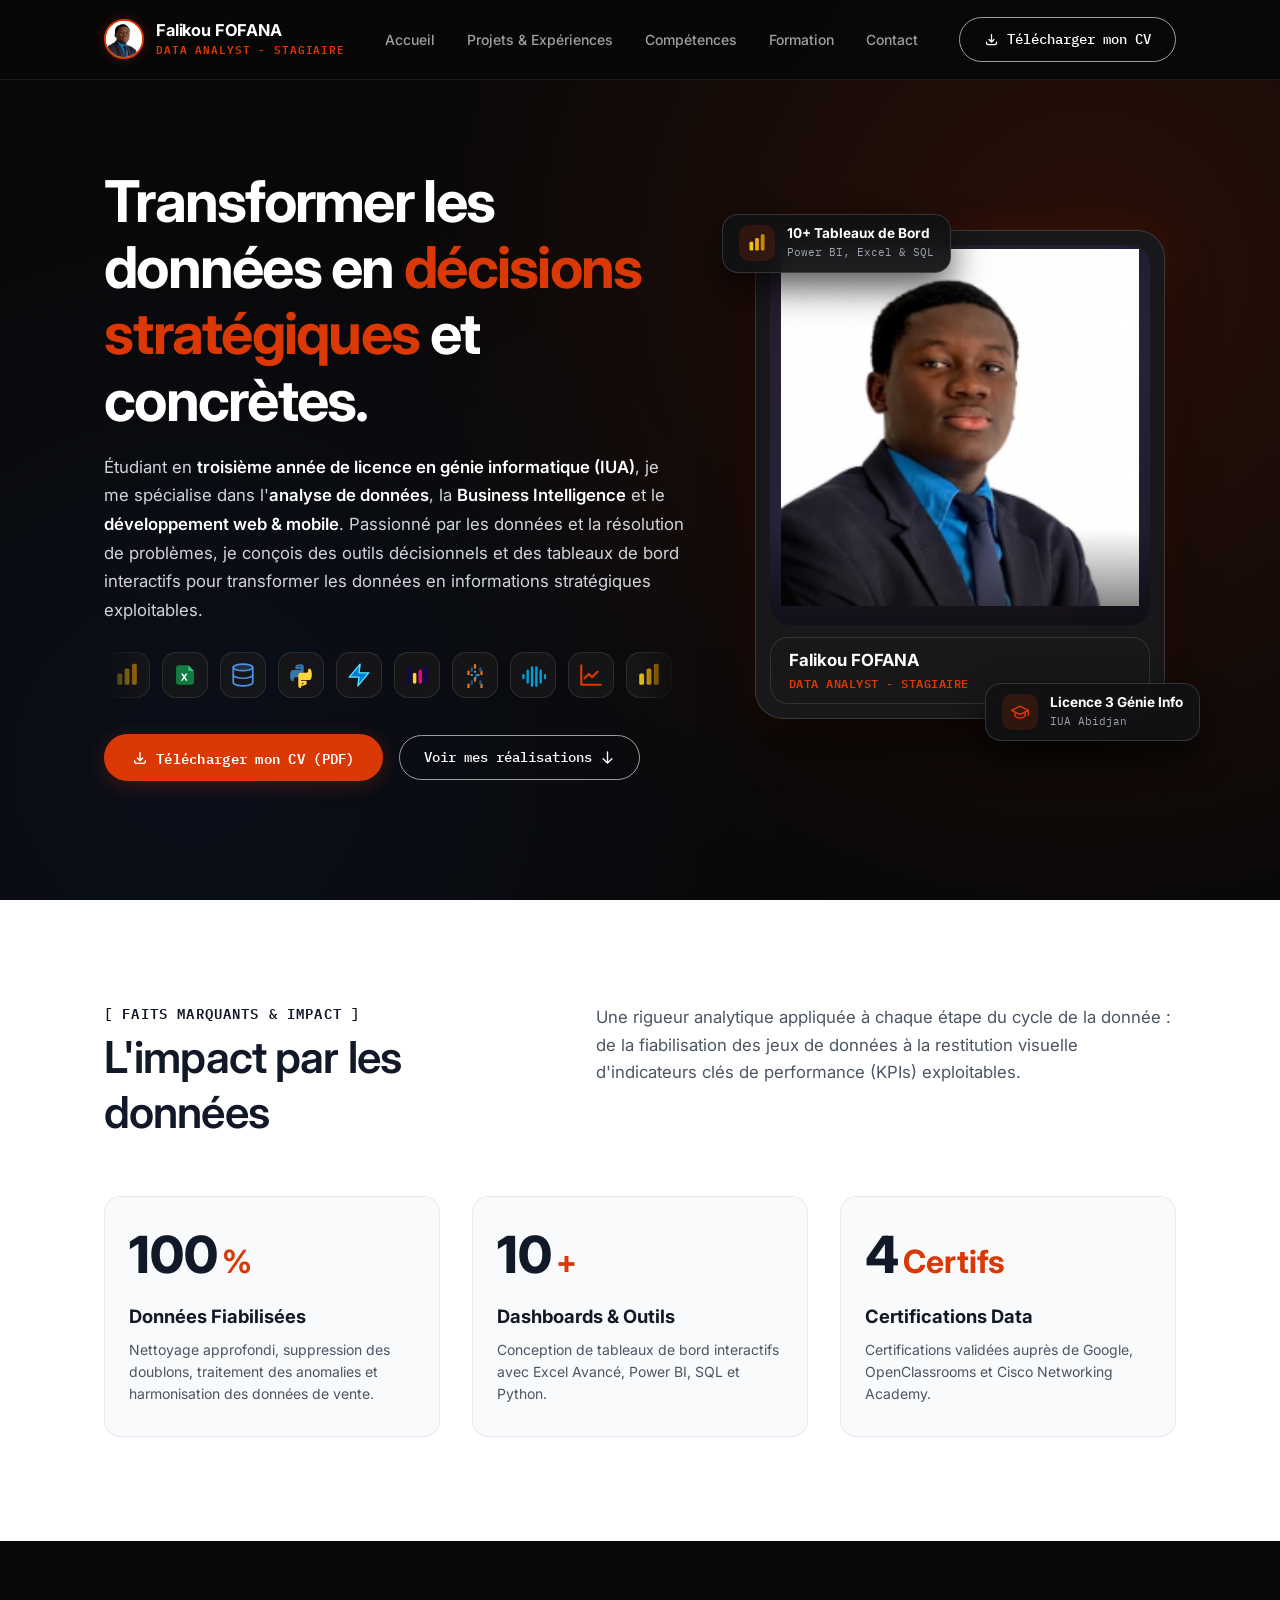
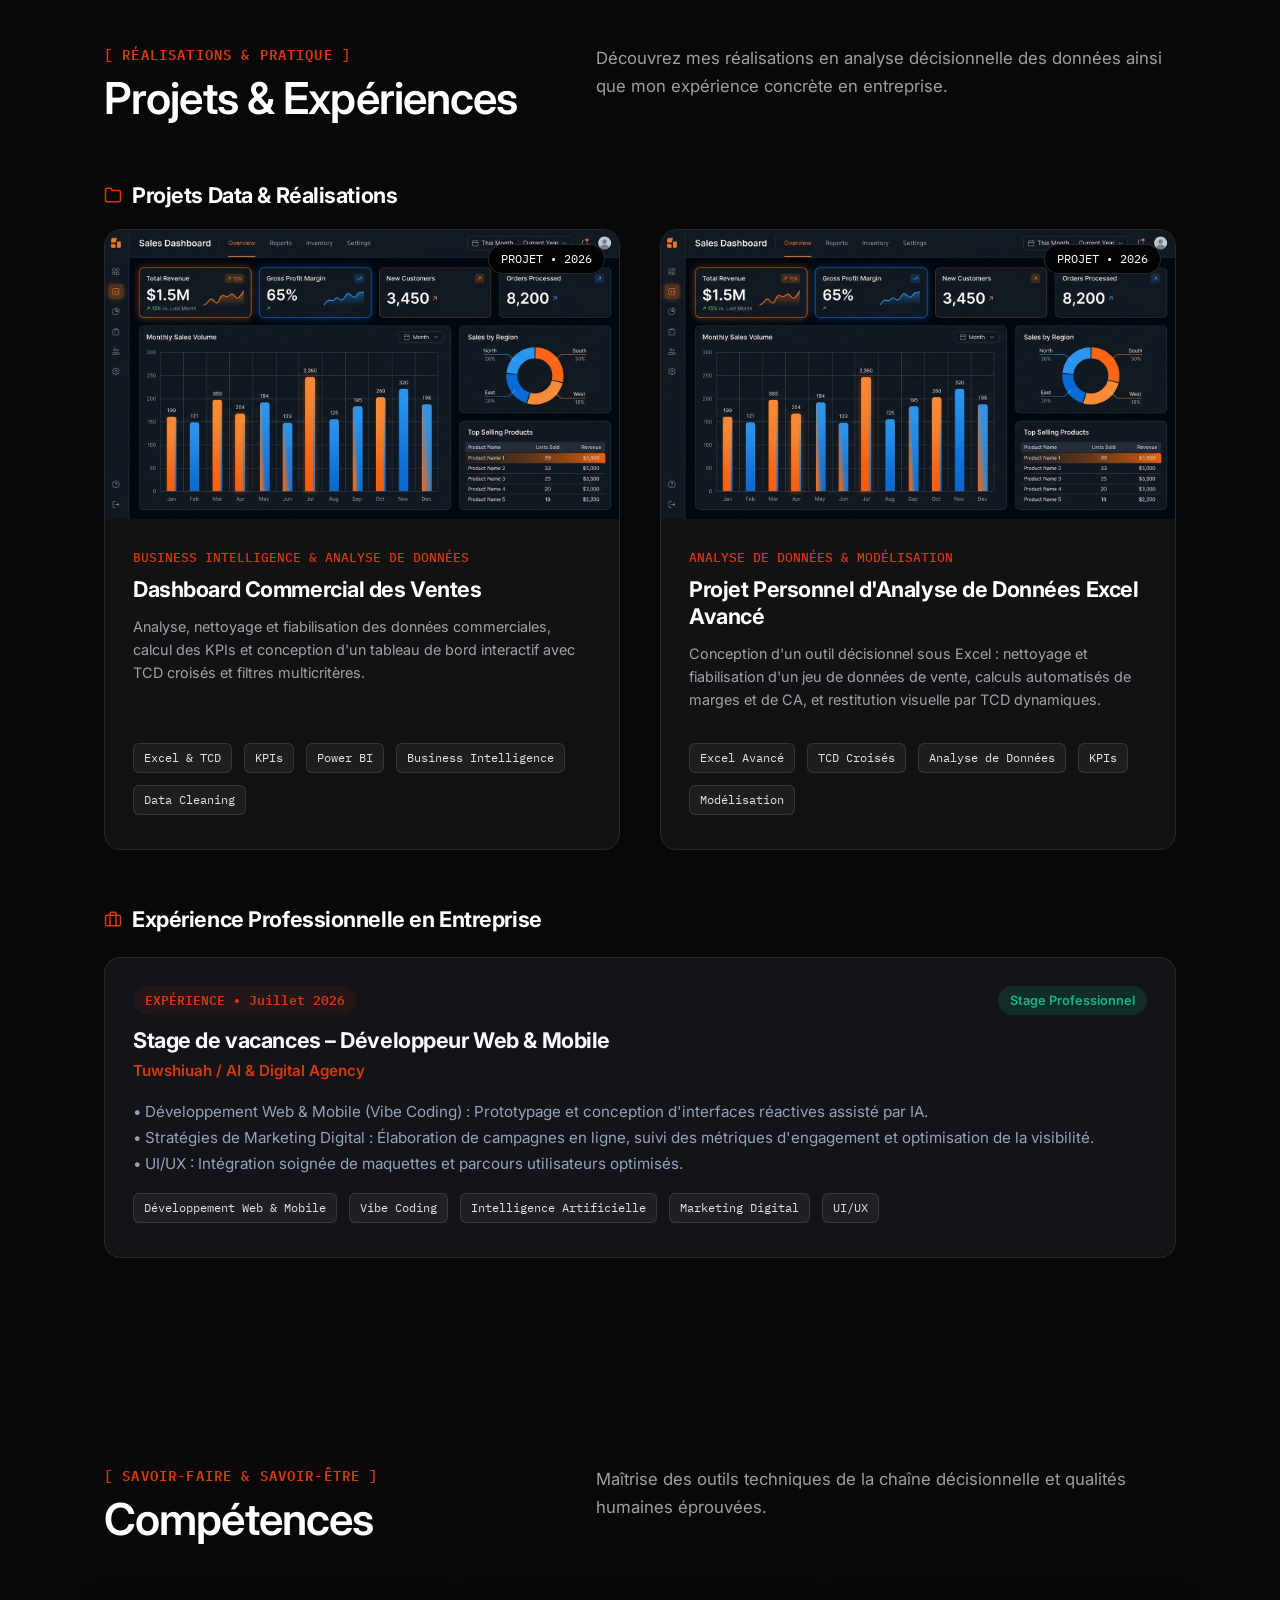
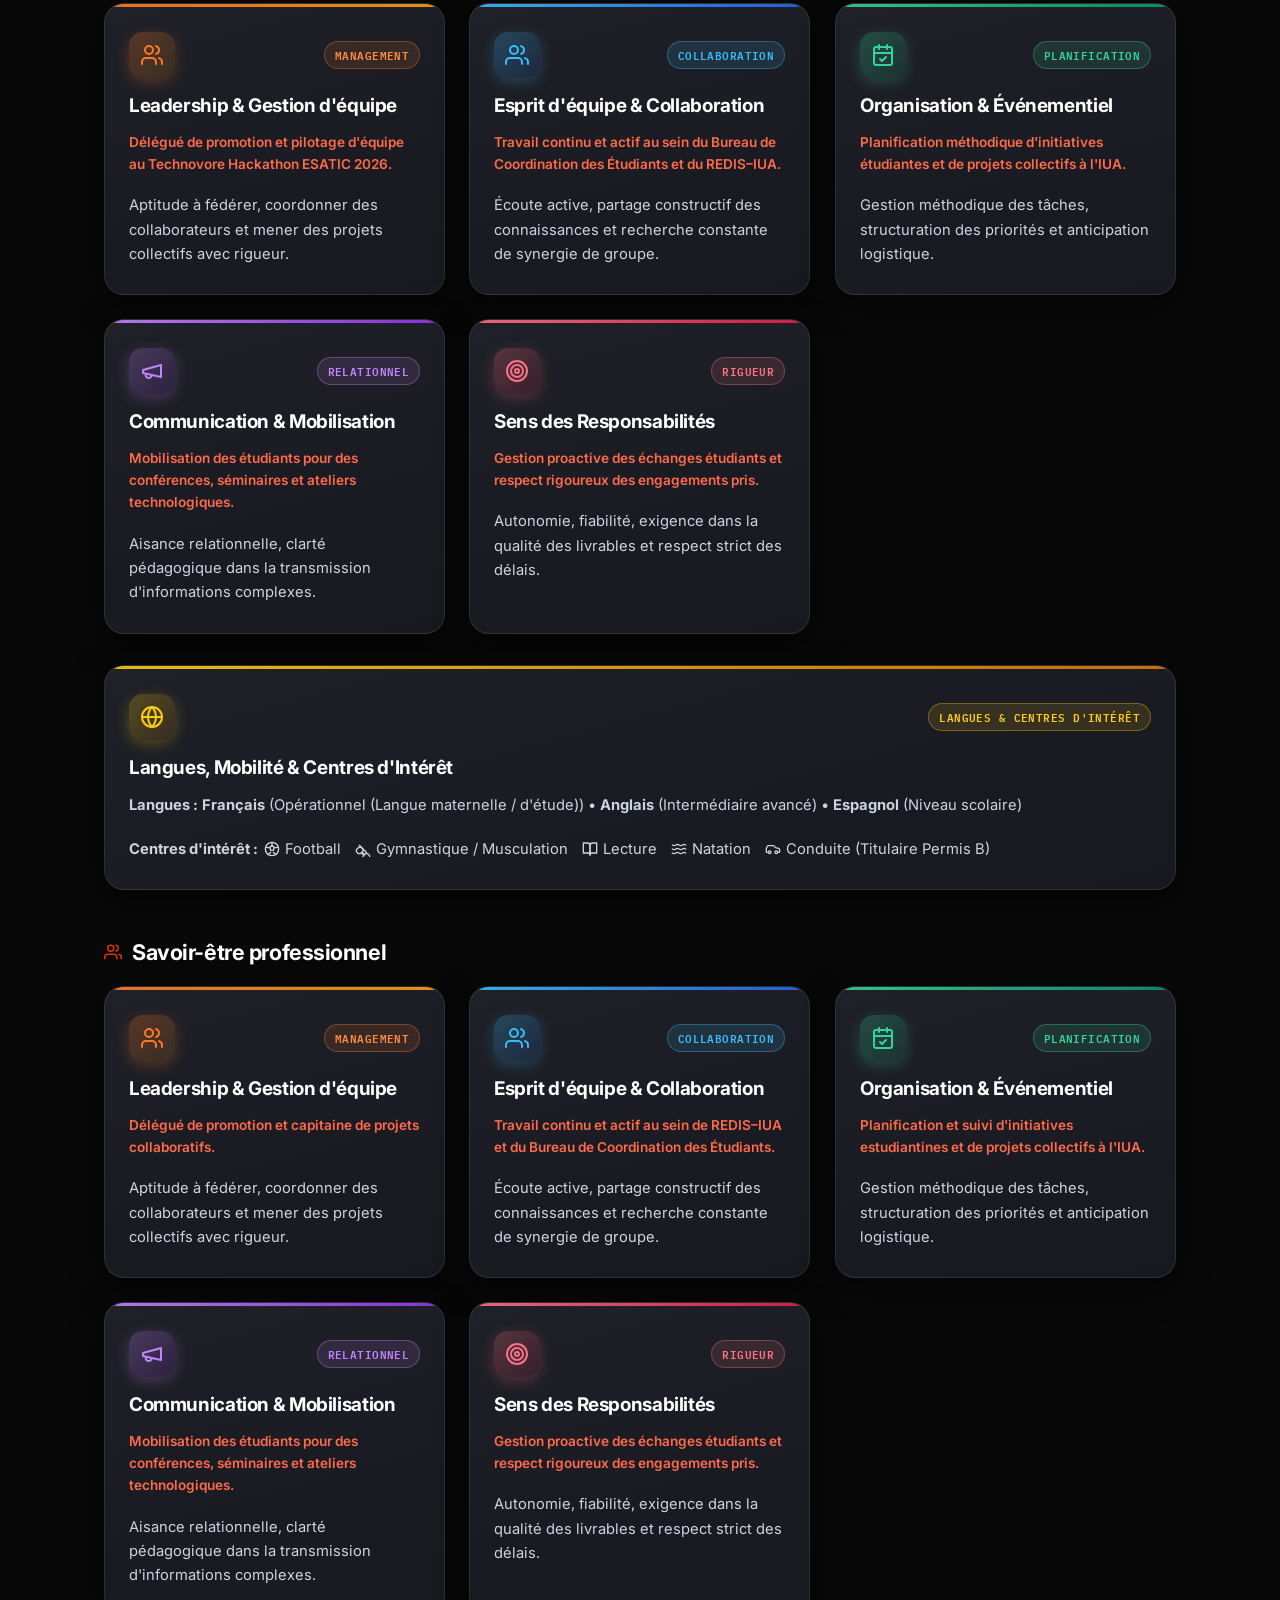
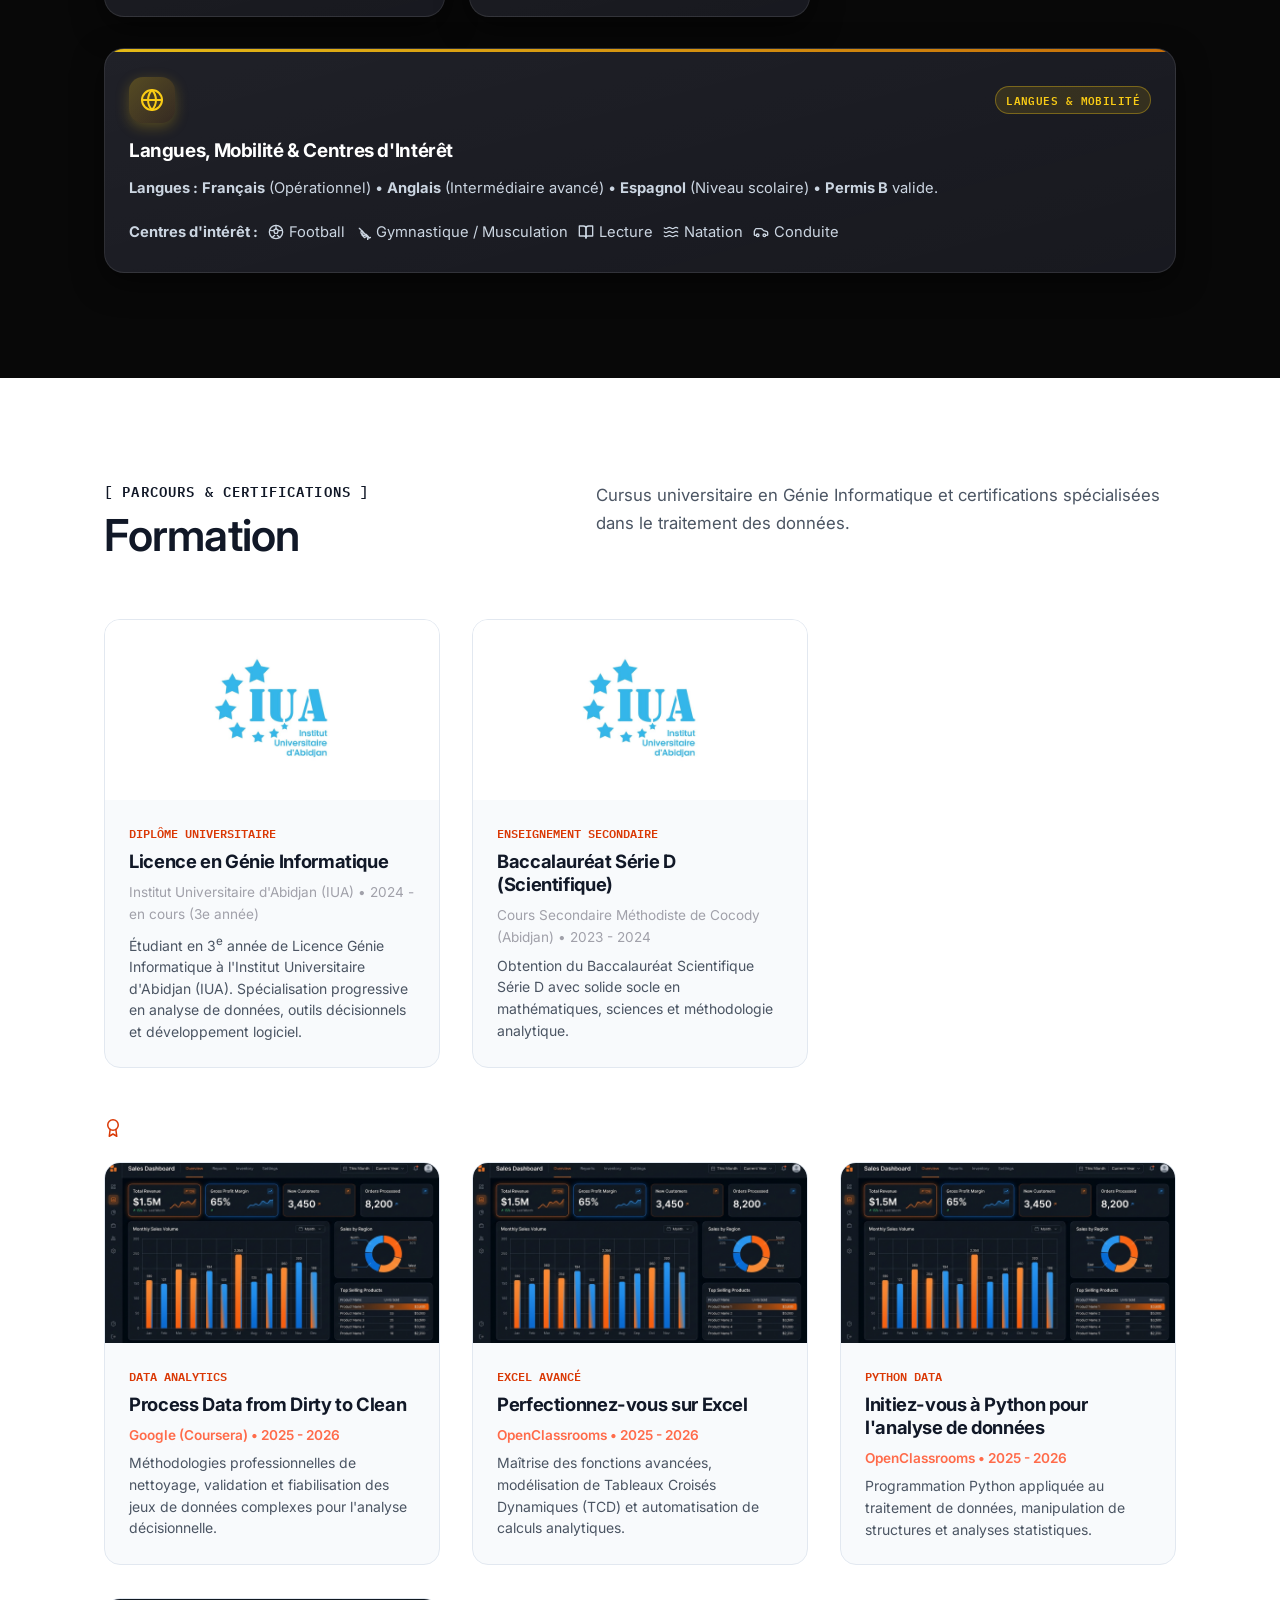
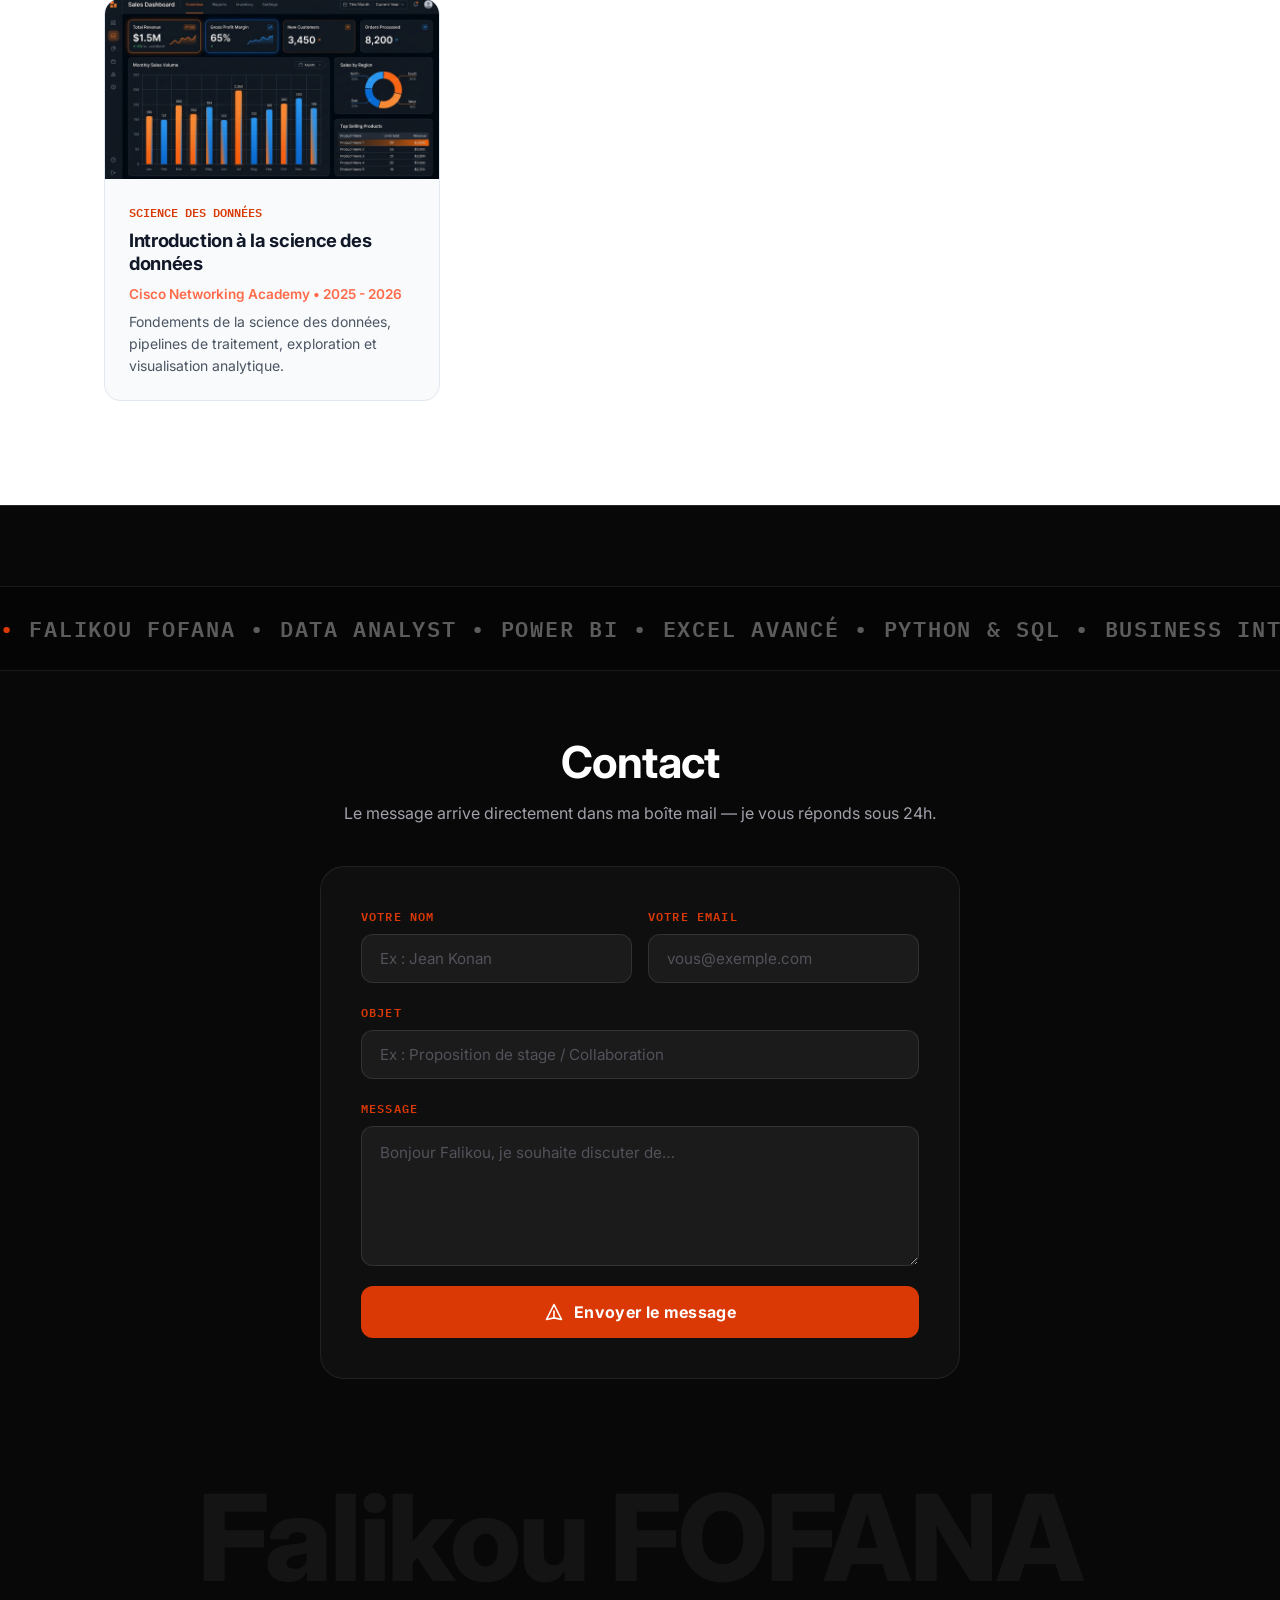
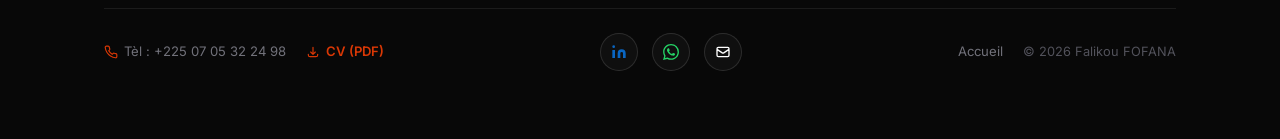
==== commit 5c383b64: "feat: Remplacement integral des emojis par des icones vectorielles SVG professionnelles" ====
--- a/index.html
+++ b/index.html
@@ -46,6 +46,10 @@
       scroll-behavior: smooth;
       -webkit-text-size-adjust: 100%;
       font-size: 16px;
+    }
+
+    section[id], header[id] {
+      scroll-margin-top: 88px;
     }
 
     body {
@@ -2584,10 +2588,9 @@
         <!-- Desktop Navigation Menu (Hidden on Mobile) -->
         <nav class="navbar__menu" aria-label="Navigation principale">
           <a href="#hero" class="nav__link">Accueil</a>
-          <a href="#projects" class="nav__link">Projets</a>
-          <a href="#experience" class="nav__link">Expériences</a>
-          <a href="#skills" class="nav__link">Soft Skills</a>
-          <a href="#education" class="nav__link">Formations</a>
+          <a href="#projects-experiences" class="nav__link">Projets & Expériences</a>
+          <a href="#skills" class="nav__link">Compétences</a>
+          <a href="#education" class="nav__link">Formation</a>
           <a href="#contact" class="nav__link">Contact</a>
         </nav>
 
@@ -2629,21 +2632,17 @@
       <svg width="18" height="18" fill="none" viewBox="0 0 24 24" stroke="currentColor" stroke-width="2"><path stroke-linecap="round" stroke-linejoin="round" d="M3 12l2-2m0 0l7-7 7 7M5 10v10a1 1 0 001 1h3m10-11l2 2m-2-2v10a1 1 0 01-1 1h-3m-6 0a1 1 0 001-1v-4a1 1 0 011-1h2a1 1 0 011 1v4a1 1 0 001 1m-6 0h6"/></svg>
       <span>Accueil</span>
     </a>
-    <a href="#projects" class="mobile-drawer-link" onclick="closeMobileMenu()">
+    <a href="#projects-experiences" class="mobile-drawer-link" onclick="closeMobileMenu()">
       <svg width="18" height="18" fill="none" viewBox="0 0 24 24" stroke="currentColor" stroke-width="2"><path stroke-linecap="round" stroke-linejoin="round" d="M21 13.255A23.931 23.931 0 0112 15c-3.183 0-6.22-.62-9-1.745M16 6V4a2 2 0 00-2-2h-4a2 2 0 00-2 2v2m4 6h.01M5 20h14a2 2 0 002-2V8a2 2 0 00-2-2H5a2 2 0 00-2 2v10a2 2 0 002 2z"/></svg>
-      <span>Projets</span>
-    </a>
-    <a href="#experience" class="mobile-drawer-link" onclick="closeMobileMenu()">
-      <svg width="18" height="18" fill="none" viewBox="0 0 24 24" stroke="currentColor" stroke-width="2"><path stroke-linecap="round" stroke-linejoin="round" d="M13 10V3L4 14h7v7l9-11h-7z"/></svg>
-      <span>Expériences</span>
+      <span>Projets & Expériences</span>
     </a>
     <a href="#skills" class="mobile-drawer-link" onclick="closeMobileMenu()">
-      <svg width="18" height="18" fill="none" viewBox="0 0 24 24" stroke="currentColor" stroke-width="2"><path stroke-linecap="round" stroke-linejoin="round" d="M9.663 17h4.673M12 3v1m6.364 1.636l-.707.707M21 12h-1M4 12H3m3.343-5.657l-.707-.707m2.828 9.9a5 5 0 117.072 0l-.548.547A3.374 3.374 0 0014 18.469V19a2 2 0 11-4 0v-.531c0-.895-.356-1.754-.988-2.386l-.548-.547z"/></svg>
-      <span>Soft Skills</span>
+      <svg width="18" height="18" fill="none" viewBox="0 0 24 24" stroke="currentColor" stroke-width="2"><path stroke-linecap="round" stroke-linejoin="round" d="M13 10V3L4 14h7v7l9-11h-7z"/></svg>
+      <span>Compétences</span>
     </a>
     <a href="#education" class="mobile-drawer-link" onclick="closeMobileMenu()">
       <svg width="18" height="18" fill="none" viewBox="0 0 24 24" stroke="currentColor" stroke-width="2"><path d="M12 14l9-5-9-5-9 5 9 5z"/><path d="M12 14l6.16-3.422a12.083 12.083 0 01.665 6.479A11.952 11.952 0 0012 20.055a11.952 11.952 0 00-6.824-2.998 12.078 12.078 0 01.665-6.479L12 14z"/><path stroke-linecap="round" stroke-linejoin="round" d="M12 14l9-5-9-5-9 5 9 5zm0 0l6.16-3.422a12.083 12.083 0 01.665 6.479A11.952 11.952 0 0012 20.055a11.952 11.952 0 00-6.824-2.998 12.078 12.078 0 01.665-6.479L12 14zm-4 6v-7.5"/></svg>
-      <span>Formations</span>
+      <span>Formation</span>
     </a>
     <a href="#contact" class="mobile-drawer-link" onclick="closeMobileMenu()">
       <svg width="18" height="18" fill="none" viewBox="0 0 24 24" stroke="currentColor" stroke-width="2"><path stroke-linecap="round" stroke-linejoin="round" d="M3 8l7.89 5.26a2 2 0 002.22 0L21 8M5 19h14a2 2 0 002-2V7a2 2 0 00-2-2H5a2 2 0 00-2 2v10a2 2 0 002 2z"/></svg>
@@ -2779,8 +2778,9 @@
               <svg width="16" height="16" fill="none" stroke="currentColor" viewBox="0 0 24 24"><path stroke-linecap="round" stroke-linejoin="round" stroke-width="2" d="M4 16v1a3 3 0 003 3h10a3 3 0 003-3v-1m-4-4l-4 4m0 0l-4-4m4 4V4"/></svg>
               <span>Télécharger mon CV (PDF)</span>
             </a>
-            <a href="#projects" class="outline__button__light">
-              <span>Voir mes réalisations ↓</span>
+            <a href="#projects" class="outline__button__light" style="display:inline-flex; align-items:center; gap:8px;">
+              <span>Voir mes réalisations</span>
+              <svg width="15" height="15" fill="none" viewBox="0 0 24 24" stroke="currentColor" stroke-width="2.2"><path stroke-linecap="round" stroke-linejoin="round" d="M19 14l-7 7m0 0l-7-7m7 7V3"/></svg>
             </a>
           </div>
         </div>
@@ -2804,17 +2804,12 @@
           <!-- Main Portrait Card -->
           <div class="hero-photo-card tilt-card">
             <div class="hero-img-container">
-              <img src="assets/images/falikou_photo_clean.png" alt="Falikou FOFANA - Data Analyst & Développeur" loading="eager">
+              <img src="assets/images/falikou_photo_clean.png" alt="Falikou FOFANA - Data Analyst" loading="eager">
               <div class="hero-img-overlay"></div>
             </div>
             <div class="hero-photo-caption">
-              <div class="hero-photo-name-row">
-                <div class="hero-photo-name">Falikou FOFANA</div>
-                <span style="display:inline-flex; align-items:center; flex-shrink:0;" title="Côte d'Ivoire">
-                  <svg width="22" height="15" viewBox="0 0 3 2" style="border-radius:2px; box-shadow:0 1px 3px rgba(0,0,0,0.5);"><rect width="1" height="2" fill="#F77F00"/><rect width="1" height="2" x="1" fill="#FFFFFF"/><rect width="1" height="2" x="2" fill="#009A44"/></svg>
-                </span>
-              </div>
-              <div class="hero-photo-sub">Data Analyst • Dev Web & Mobile</div>
+              <div class="hero-photo-name">Falikou FOFANA</div>
+              <div class="hero-photo-sub">Data Analyst - Stagiaire</div>
             </div>
           </div>
 
@@ -2846,7 +2841,7 @@
           <h2 style="font-size: clamp(1.85rem, 3.5vw + 0.5rem, 2.75rem); margin-top: 8px;">L'impact par les données</h2>
         </div>
         <div class="section__description">
-          Au fil de mon parcours universitaire et professionnel, je développe une rigueur analytique et une expertise pointue pour transformer les jeux de données complexes en indicateurs de performance clés (KPIs) et en solutions décisionnelles concrètes.
+          Une rigueur analytique appliquée à chaque étape du cycle de la donnée : de la fiabilisation des jeux de données à la restitution visuelle d'indicateurs clés de performance (KPIs) exploitables.
         </div>
       </div>
 
@@ -2858,7 +2853,7 @@
             <span class="counter-suffix">%</span>
           </div>
           <div class="counter__title">Données Fiabilisées</div>
-          <p class="counter-desc">Nettoyage approfondi, dédoublonnage, correction d'anomalies et harmonisation des données de vente.</p>
+          <p class="counter-desc">Nettoyage approfondi, suppression des doublons, traitement des anomalies et harmonisation des données de vente.</p>
         </div>
 
         <!-- Metric 2 -->
@@ -2868,345 +2863,418 @@
             <span class="counter-suffix">+</span>
           </div>
           <div class="counter__title">Dashboards & Outils</div>
-          <p class="counter-desc">Modélisation de tableaux de bord interactifs sur Excel Avancé, Power BI, Python et SQL.</p>
+          <p class="counter-desc">Conception de tableaux de bord interactifs avec Excel Avancé, Power BI, SQL et Python.</p>
         </div>
 
         <!-- Metric 3 -->
         <div class="counter__box reveal-scale delay-3 tilt-card">
           <div class="counter__header">
             <span class="counter__number" data-target="5">0</span>
-            <span class="counter-suffix">Certifs</span>
-          </div>
-          <div class="counter__title">Certifications Validées</div>
-          <p class="counter-desc">Certifications internationales obtenues auprès de Google, Cisco, OpenClassrooms et CCSC.</p>
+            <span class="counter-suffix"> Certifs</span>
+          </div>
+          <div class="counter__title">Certificats Obtenus</div>
+          <p class="counter-desc">Certifications validées auprès de Google, Cisco Networking Academy, OpenClassrooms et CCSC.</p>
         </div>
       </div>
     </div>
   </section>
 
   <!-- =========================================================================
-       SECTION 3: PROJETS RÉCENTS (DARK SECTION, 2x2 GRID)
+       SECTION 3: PROJETS & EXPÉRIENCES (UNIFIED SECTION)
        ========================================================================= -->
-  <section id="projects" class="section-padding black__bg">
+  <section id="projects-experiences" class="section-padding black__bg">
     <div class="container">
       <div class="section__title__wrap reveal">
         <div>
-          <h6 class="section__title">[ Projets & Réalisations ]</h6>
-          <h2 style="font-size: clamp(1.85rem, 3.5vw + 0.5rem, 2.75rem); margin-top: 8px;">Réalisations concrètes</h2>
+          <h6 class="section__title">[ Réalisations & Pratique ]</h6>
+          <h2 style="font-size: clamp(1.85rem, 3.5vw + 0.5rem, 2.75rem); margin-top: 8px;">Projets & Expériences</h2>
         </div>
         <div class="section__description">
-          Une sélection de mes réalisations concrètes : analyse décisionnelle des ventes, immersion en agence digitale et compétition d'architecture réseau sécurisée.
+          Découvrez mes réalisations techniques en analyse décisionnelle des données ainsi que mon expérience concrète en entreprise.
         </div>
+      </div>
+
+      <!-- Sous-partie 1 : PROJETS DATA & RÉALISATIONS -->
+      <div style="margin-top: 32px; margin-bottom: 20px;" class="reveal">
+        <h3 style="font-size: 1.35rem; color: var(--white); font-weight: 700; display: flex; align-items: center; gap: 10px;">
+          <svg width="18" height="18" viewBox="0 0 24 24" fill="none" stroke="var(--accent)" stroke-width="2" stroke-linecap="round" stroke-linejoin="round"><path d="M22 19a2 2 0 0 1-2 2H4a2 2 0 0 1-2-2V5a2 2 0 0 1 2-2h5l2 3h9a2 2 0 0 1 2 2z"/></svg>
+          <span>Projets Data & Réalisations</span>
+        </h3>
       </div>
 
       <div class="project__items">
         
         <!-- Project 1: BI Dashboard -->
-        <article class="project__card reveal delay-1 tilt-card">
+        <article class="project__card reveal delay-1 tilt-card" data-project-id="bi-dashboard" style="cursor: pointer;" title="Cliquer pour voir les détails">
           <div class="project-img-box">
             <img src="assets/images/project-bi.jpg" alt="Dashboard Commercial des Ventes">
-            <span class="project-year-tag">2026</span>
+            <span class="project-year-tag">PROJET • 2026</span>
           </div>
           <div class="project__content">
-            <span class="project__category">Business Intelligence & Analyse Excel</span>
+            <span class="project__category">Business Intelligence & Analyse de Données</span>
             <h3 class="project__title">Dashboard Commercial des Ventes</h3>
             <p class="project__summery">
-              Projet personnel d'analyse Excel avancé : traitement et fiabilisation d'un jeu de données de vente, calcul automatisé des KPIs (CA global, Marge commerciale, Taux de marge, volume de commandes) et modélisation d'un dashboard interactif avec segments de filtrage multi-critères (Régions, Catégories, Périodes).
+              Analyse, nettoyage et fiabilisation des données commerciales, calcul des KPIs et conception d'un tableau de bord interactif avec TCD croisés et filtres multicritères.
             </p>
-            <div>
+            <div style="margin-top: 14px; display: flex; flex-wrap: wrap; gap: 6px;">
+              <span class="project-tag-pill">Excel & TCD</span>
+              <span class="project-tag-pill">KPIs</span>
+              <span class="project-tag-pill">Power BI</span>
+              <span class="project-tag-pill">Business Intelligence</span>
+              <span class="project-tag-pill">Data Cleaning</span>
+            </div>
+          </div>
+        </article>
+
+        <!-- Project 2: Excel Advanced Personal Project -->
+        <article class="project__card reveal delay-2 tilt-card" data-project-id="excel-advanced" style="cursor: pointer;" title="Cliquer pour voir les détails">
+          <div class="project-img-box">
+            <img src="assets/images/project-bi.jpg" alt="Projet Personnel d'Analyse de Données Excel Avancé">
+            <span class="project-year-tag">PROJET • 2026</span>
+          </div>
+          <div class="project__content">
+            <span class="project__category">Analyse de Données & Modélisation</span>
+            <h3 class="project__title">Projet Personnel d'Analyse de Données Excel Avancé</h3>
+            <p class="project__summery">
+              Conception d'un outil décisionnel sous Excel : nettoyage et fiabilisation d'un jeu de données de vente, calculs automatisés de marges et de CA, et restitution visuelle par TCD dynamiques.
+            </p>
+            <div style="margin-top: 14px; display: flex; flex-wrap: wrap; gap: 6px;">
               <span class="project-tag-pill">Excel Avancé</span>
               <span class="project-tag-pill">TCD Croisés</span>
-              <span class="project-tag-pill">KPIs Commerciaux</span>
-              <span class="project-tag-pill">Data Cleaning</span>
+              <span class="project-tag-pill">Analyse de Données</span>
+              <span class="project-tag-pill">KPIs</span>
+              <span class="project-tag-pill">Modélisation</span>
             </div>
           </div>
         </article>
 
-        <!-- Project 2: Tuwshiuah Digital Agency -->
-        <article class="project__card reveal delay-2 tilt-card">
-          <div class="project-img-box">
-            <img src="assets/images/project-agency.jpg" alt="Tuwshiuah AI & Digital Agency">
-            <span class="project-year-tag">Juillet 2026</span>
-          </div>
-          <div class="project__content">
-            <span class="project__category">Stage en Entreprise</span>
-            <h3 class="project__title">Tuwshiuah / AI & Digital Agency</h3>
-            <p class="project__summery">
-              Stage de vacances au sein d'une agence digitale axée sur l'IA : développement web & mobile moderne via les méthodes de <em>vibe coding</em> et déploiement de stratégies de marketing digital et d'analyse d'engagement.
-            </p>
-            <div>
-              <span class="project-tag-pill">Vibe Coding</span>
-              <span class="project-tag-pill">Web & Mobile</span>
-              <span class="project-tag-pill">Marketing Digital</span>
-              <span class="project-tag-pill">IA Générative</span>
+      </div>
+
+      <!-- Sous-partie 2 : EXPÉRIENCES PROFESSIONNELLES -->
+      <div style="margin-top: 56px; margin-bottom: 24px;" class="reveal">
+        <h3 style="font-size: 1.35rem; color: var(--white); font-weight: 700; display: flex; align-items: center; gap: 10px;">
+          <svg width="18" height="18" viewBox="0 0 24 24" fill="none" stroke="var(--accent)" stroke-width="2" stroke-linecap="round" stroke-linejoin="round"><rect x="2" y="7" width="20" height="14" rx="2" ry="2"/><path d="M16 21V5a2 2 0 0 0-2-2h-4a2 2 0 0 0-2 2v16"/></svg>
+          <span>Expérience Professionnelle en Entreprise</span>
+        </h3>
+      </div>
+
+      <div class="exp-timeline">
+        
+        <!-- Experience 1: Tuwshiuah -->
+        <div class="experience__card reveal delay-1 tilt-card card-dark" data-exp-id="exp-tuwshiuah-2026" style="background: #13141a; border: 1px solid rgba(255,255,255,0.08); border-radius: 16px; padding: 28px;">
+          <div style="display: flex; justify-content: space-between; align-items: center; flex-wrap: wrap; gap: 10px; margin-bottom: 12px;">
+            <span class="exp__meta" style="margin-bottom: 0;">EXPÉRIENCE • Juillet 2026</span>
+            <span style="font-size: 0.8rem; padding: 4px 12px; border-radius: 99px; background: rgba(16, 185, 129, 0.15); color: #10b981; font-weight: 600;">Stage Professionnel</span>
+          </div>
+          <h3 class="exp__title" style="color: #f8fafc; font-size: 1.35rem; margin-bottom: 4px;">Stage de vacances – Développeur Web & Mobile</h3>
+          <div class="exp-company-text" style="color: var(--accent); font-weight: 600; margin-bottom: 16px;">Tuwshiuah / AI & Digital Agency</div>
+          <div class="exp__summery" style="color: #94a3b8; font-size: 0.95rem; line-height: 1.7;">
+            <p style="margin-bottom: 8px;">• <strong style="color: #f1f5f9;">Développement Web & Mobile (Vibe Coding) :</strong> Prototypage rapide et conception d'interfaces réactives assisté par IA.</p>
+            <p style="margin-bottom: 8px;">• <strong style="color: #f1f5f9;">Stratégies de Marketing Digital :</strong> Élaboration de campagnes en ligne, suivi des métriques d'engagement et optimisation de la visibilité.</p>
+            <p>• <strong style="color: #f1f5f9;">UI/UX :</strong> Intégration soignée de maquettes et parcours utilisateurs optimisés.</p>
+          </div>
+          <div style="margin-top: 16px; display: flex; flex-wrap: wrap; gap: 6px;">
+            <span class="project-tag-pill">Développement Web & Mobile</span>
+            <span class="project-tag-pill">Vibe Coding</span>
+            <span class="project-tag-pill">Intelligence Artificielle</span>
+            <span class="project-tag-pill">Marketing Digital</span>
+            <span class="project-tag-pill">UI/UX</span>
+          </div>
+        </div>
+
+      </div>
+
+    </div>
+  </section>
+
+  <!-- =========================================================================
+       SECTION 5: COMPÉTENCES (TECHNIQUES & SAVOIR-ÊTRE UNIFIÉS)
+       ========================================================================= -->
+  <section id="skills" class="section-padding black__bg">
+    <div class="container">
+      <div class="section__title__wrap reveal">
+        <div>
+          <h6 class="section__title">[ Compétences & Savoir-être ]</h6>
+          <h2 style="font-size: clamp(1.85rem, 3.5vw + 0.5rem, 2.75rem); margin-top: 8px;">Compétences</h2>
+        </div>
+        <div class="section__description">
+          Maîtrise des logiciels et outils décisionnels, complétée par un savoir-être managérial et collaboratif éprouvé.
+        </div>
+      </div>
+
+      <!-- Sous-bloc 1 : Compétences Techniques & Outils -->
+      <div class="soft-skills-grid tech-skills-grid">
+        
+        <!-- Tool 1: Power BI -->
+        <div class="soft-skill-card card-theme-orange reveal delay-1 tilt-card" data-skill-id="ts-powerbi">
+          <div class="soft-skill-top">
+            <div class="soft-skill-icon">
+              <svg viewBox="0 0 32 32" fill="none" width="24" height="24"><rect x="4" y="14" width="6" height="14" rx="2" fill="#F2C811"/><rect x="13" y="8" width="6" height="20" rx="2" fill="#E6AD10"/><rect x="22" y="2" width="6" height="26" rx="2" fill="#CC8A00"/></svg>
             </div>
-          </div>
-        </article>
-
-        <!-- Project 3: Technovore Hackathon ESATIC -->
-        <article class="project__card reveal delay-3 tilt-card">
-          <div class="project-img-box">
-            <img src="assets/images/project-hackathon.jpg" alt="Technovore Hackathon 2026 ESATIC">
-            <span class="project-year-tag">Mars 2026</span>
-          </div>
-          <div class="project__content">
-            <span class="project__category">Compétition Réseau & Cybersécurité</span>
-            <h3 class="project__title">Technovore Hackathon 2026 (ESATIC)</h3>
-            <p class="project__summery">
-              Conception d'une architecture réseau sécurisée multi-sites à l'École Supérieure Africaine des TIC : plan d'adressage IP, segmentation VLAN et simulation complète sur Cisco Packet Tracer (DHCP, NAT, OSPF, VPN IPsec).
-            </p>
-            <div>
-              <span class="project-tag-pill">Cisco Packet Tracer</span>
-              <span class="project-tag-pill">VPN IPsec</span>
-              <span class="project-tag-pill">Routage OSPF</span>
-              <span class="project-tag-pill">VLAN & NAT</span>
+            <span class="soft-skill-badge">Business Intelligence</span>
+          </div>
+          <h3 class="soft-skill-title">Power BI & Tableaux de bord</h3>
+          <p class="soft-skill-desc">Conception de tableaux de bord interactifs, modélisation de données décisionnelles, DAX et Power Query.</p>
+        </div>
+
+        <!-- Tool 2: Excel & TCD -->
+        <div class="soft-skill-card card-theme-emerald reveal delay-2 tilt-card" data-skill-id="ts-excel">
+          <div class="soft-skill-top">
+            <div class="soft-skill-icon">
+              <svg viewBox="0 0 32 32" fill="none" width="24" height="24"><path d="M20 4H8a3 3 0 00-3 3v18a3 3 0 003 3h16a3 3 0 003-3V11l-7-7z" fill="#107C41"/><path d="M20 4v7h7l-7-7z" fill="#33C481"/><path d="M11 14l3 4.5-3 4.5h2.2l1.9-3 1.9 3h2.2l-3-4.5 3-4.5H17l-1.9 3-1.9-3H11z" fill="#FFFFFF"/></svg>
             </div>
-          </div>
-        </article>
-
-        <!-- Project 4: Outils & Technologies Data -->
-        <article class="project__card reveal delay-4 tilt-card">
-          <div class="project-img-box">
-            <img src="assets/images/project-bi.jpg" alt="Power BI, SQL & Python">
-            <span class="project-year-tag">Écosystème</span>
-          </div>
-          <div class="project__content">
-            <span class="project__category">Compétences Techniques & Outils</span>
-            <h3 class="project__title">Power BI, SQL, Python & Tableaux de bord</h3>
-            <p class="project__summery">
-              Maîtrise de la chaîne complète de valeur de la donnée : extraction et requêtage SQL, traitement et automatisation sous Python/Anaconda, et conception d'interfaces décisionnelles interactives sous Power BI.
-            </p>
-            <div>
-              <span class="project-tag-pill">Power BI</span>
-              <span class="project-tag-pill">SQL</span>
-              <span class="project-tag-pill">Python Data</span>
-              <span class="project-tag-pill">Anaconda</span>
+            <span class="soft-skill-badge">Analyse de données</span>
+          </div>
+          <h3 class="soft-skill-title">Excel & TCD Avancé</h3>
+          <p class="soft-skill-desc">Formules avancées, Tableaux Croisés Dynamiques (TCD), segments multicritères, nettoyage et fiabilisation de données.</p>
+        </div>
+
+        <!-- Tool 3: SQL -->
+        <div class="soft-skill-card card-theme-blue reveal delay-3 tilt-card" data-skill-id="ts-sql">
+          <div class="soft-skill-top">
+            <div class="soft-skill-icon">
+              <svg viewBox="0 0 24 24" fill="none" stroke="#4B90E2" stroke-width="1.8" stroke-linecap="round" stroke-linejoin="round" width="24" height="24"><ellipse cx="12" cy="5" rx="9" ry="3" fill="rgba(75,144,226,0.2)"/><path d="M21 12c0 1.66-4 3-9 3s-9-1.34-9-3"/><path d="M3 5v14c0 1.66 4 3 9 3s9-1.34 9-3V5"/></svg>
             </div>
-          </div>
-        </article>
+            <span class="soft-skill-badge">Bases de Données</span>
+          </div>
+          <h3 class="soft-skill-title">SQL & Bases de Données</h3>
+          <p class="soft-skill-desc">Requêtage relationnel, jointures complexes, extraction structurée et modélisation de schémas BDD.</p>
+        </div>
+
+        <!-- Tool 4: Python & Anaconda -->
+        <div class="soft-skill-card card-theme-purple reveal delay-1 tilt-card" data-skill-id="ts-python">
+          <div class="soft-skill-top">
+            <div class="soft-skill-icon">
+              <svg viewBox="0 0 24 24" width="24" height="24"><path fill="#3776AB" d="M11.9 2c-5.4 0-5.1 2.3-5.1 2.3l.01 2.4h5.2v.7H4.4S2 7.1 2 12.5s2.1 5.3 2.1 5.3h1.2v-1.7s-.1-2.1 2.1-2.1h5.1s2 0 2-2V4.3S15 2 11.9 2zm-1.4 1.4c.4 0 .7.3.7.7s-.3.7-.7.7-.7-.3-.7-.7.3-.7.7-.7z"/><path fill="#FFD43B" d="M12.1 22c5.4 0 5.1-2.3 5.1-2.3l-.01-2.4h-5.2v-.7h7.6s2.4.3 2.4-5.1-2.1-5.3-2.1-5.3h-1.2v1.7s.1 2.1-2.1 2.1H11.5s-2 0-2 2v9.7s-.5 2.3 2.6 2.3zm1.4-1.4c-.4 0-.7-.3-.7-.7s.3-.7.7-.7.7.3.7.7-.3.7-.7.7z"/></svg>
+            </div>
+            <span class="soft-skill-badge">Data Science</span>
+          </div>
+          <h3 class="soft-skill-title">Python & Anaconda</h3>
+          <p class="soft-skill-desc">Analyse de données, Pandas, NumPy, statistiques descriptives et scripts d'automatisation sous Anaconda.</p>
+        </div>
+
+        <!-- Tool 5: Vibe Coding & Web/Mobile -->
+        <div class="soft-skill-card card-theme-gold reveal delay-2 tilt-card" data-skill-id="ts-vibecoding">
+          <div class="soft-skill-top">
+            <div class="soft-skill-icon">
+              <svg viewBox="0 0 24 24" fill="none" stroke="currentColor" stroke-width="2" stroke-linecap="round" stroke-linejoin="round" width="24" height="24"><polygon points="13 2 3 14 12 14 11 22 21 10 12 10 13 2"/></svg>
+            </div>
+            <span class="soft-skill-badge">Développement</span>
+          </div>
+          <h3 class="soft-skill-title">Vibe Coding & Web/Mobile</h3>
+          <p class="soft-skill-desc">Prototypage rapide d'applications web & mobiles assisté par IA, HTML, CSS, JavaScript et intégration UI/UX.</p>
+        </div>
+
+      </div>
+
+      <!-- Sous-bloc 2 : Savoir-être professionnel (Soft Skills) -->
+      <div style="margin-top: 48px; margin-bottom: 20px;" class="reveal">
+        <h3 style="font-size: 1.35rem; color: var(--white); font-weight: 700; display: flex; align-items: center; gap: 10px;">
+          <svg width="18" height="18" viewBox="0 0 24 24" fill="none" stroke="var(--accent)" stroke-width="2" stroke-linecap="round" stroke-linejoin="round"><path d="M17 21v-2a4 4 0 0 0-4-4H5a4 4 0 0 0-4 4v2"/><circle cx="9" cy="7" r="4"/><path d="M23 21v-2a4 4 0 0 0-3-3.87"/><path d="M16 3.13a4 4 0 0 1 0 7.75"/></svg>
+          <span>Savoir-être professionnel</span>
+        </h3>
+      </div>
+
+      <div class="soft-skills-grid">
+        
+        <!-- Skill 1: Leadership -->
+        <div class="soft-skill-card card-theme-orange reveal delay-1 tilt-card" data-soft-id="ss-leadership">
+          <div class="soft-skill-top">
+            <div class="soft-skill-icon">
+              <svg viewBox="0 0 24 24" fill="none" stroke="currentColor" stroke-width="2" stroke-linecap="round" stroke-linejoin="round" width="24" height="24"><path d="M16 21v-2a4 4 0 0 0-4-4H6a4 4 0 0 0-4 4v2"/><circle cx="9" cy="7" r="4"/><path d="M22 21v-2a4 4 0 0 0-3-3.87"/><path d="M16 3.13a4 4 0 0 1 0 7.75"/></svg>
+            </div>
+            <span class="soft-skill-badge">Management</span>
+          </div>
+          <h3 class="soft-skill-title">Leadership & Gestion d'équipe</h3>
+          <div style="font-size: 0.85rem; color: #ff6b4a; font-weight: 600; margin-bottom: 6px;">Délégué de promotion et capitaine de projets collaboratifs.</div>
+          <p class="soft-skill-desc">Aptitude à fédérer, coordonner des collaborateurs et mener des projets collectifs avec rigueur.</p>
+        </div>
+
+        <!-- Skill 2: Esprit d'équipe -->
+        <div class="soft-skill-card card-theme-blue reveal delay-2 tilt-card" data-soft-id="ss-teamwork">
+          <div class="soft-skill-top">
+            <div class="soft-skill-icon">
+              <svg viewBox="0 0 24 24" fill="none" stroke="currentColor" stroke-width="2" stroke-linecap="round" stroke-linejoin="round" width="24" height="24"><path d="M17 21v-2a4 4 0 0 0-4-4H5a4 4 0 0 0-4 4v2"/><circle cx="9" cy="7" r="4"/><path d="M23 21v-2a4 4 0 0 0-3-3.87"/><path d="M16 3.13a4 4 0 0 1 0 7.75"/></svg>
+            </div>
+            <span class="soft-skill-badge">Collaboration</span>
+          </div>
+          <h3 class="soft-skill-title">Esprit d'équipe & Collaboration</h3>
+          <div style="font-size: 0.85rem; color: #ff6b4a; font-weight: 600; margin-bottom: 6px;">Travail continu et actif au sein de REDIS–IUA et du Bureau de Coordination des Étudiants.</div>
+          <p class="soft-skill-desc">Écoute active, partage constructif des connaissances et recherche constante de synergie de groupe.</p>
+        </div>
+
+        <!-- Skill 3: Organisation -->
+        <div class="soft-skill-card card-theme-emerald reveal delay-3 tilt-card" data-soft-id="ss-organization">
+          <div class="soft-skill-top">
+            <div class="soft-skill-icon">
+              <svg viewBox="0 0 24 24" fill="none" stroke="currentColor" stroke-width="2" stroke-linecap="round" stroke-linejoin="round" width="24" height="24"><rect x="3" y="4" width="18" height="18" rx="2" ry="2"/><line x1="16" y1="2" x2="16" y2="6"/><line x1="8" y1="2" x2="8" y2="6"/><line x1="3" y1="10" x2="21" y2="10"/><path d="m9 16 2 2 4-4"/></svg>
+            </div>
+            <span class="soft-skill-badge">Planification</span>
+          </div>
+          <h3 class="soft-skill-title">Organisation & Événementiel</h3>
+          <div style="font-size: 0.85rem; color: #ff6b4a; font-weight: 600; margin-bottom: 6px;">Planification et suivi d'initiatives estudiantines et de projets collectifs à l'IUA.</div>
+          <p class="soft-skill-desc">Gestion méthodique des tâches, structuration des priorités et anticipation logistique.</p>
+        </div>
+
+        <!-- Skill 4: Communication -->
+        <div class="soft-skill-card card-theme-purple reveal delay-1 tilt-card" data-soft-id="ss-communication">
+          <div class="soft-skill-top">
+            <div class="soft-skill-icon">
+              <svg viewBox="0 0 24 24" fill="none" stroke="currentColor" stroke-width="2" stroke-linecap="round" stroke-linejoin="round" width="24" height="24"><path d="m3 11 18-5v12L3 14v-3z"/><path d="M11.6 16.8a3 3 0 1 1-5.8-1.6"/></svg>
+            </div>
+            <span class="soft-skill-badge">Relationnel</span>
+          </div>
+          <h3 class="soft-skill-title">Communication & Mobilisation</h3>
+          <div style="font-size: 0.85rem; color: #ff6b4a; font-weight: 600; margin-bottom: 6px;">Mobilisation des étudiants pour des conférences, séminaires et ateliers technologiques.</div>
+          <p class="soft-skill-desc">Aisance relationnelle, clarté pédagogique dans la transmission d'informations complexes.</p>
+        </div>
+
+        <!-- Skill 5: Responsabilité -->
+        <div class="soft-skill-card card-theme-rose reveal delay-2 tilt-card" data-soft-id="ss-responsibility">
+          <div class="soft-skill-top">
+            <div class="soft-skill-icon">
+              <svg viewBox="0 0 24 24" fill="none" stroke="currentColor" stroke-width="2" stroke-linecap="round" stroke-linejoin="round" width="24" height="24"><circle cx="12" cy="12" r="10"/><circle cx="12" cy="12" r="6"/><circle cx="12" cy="12" r="2"/></svg>
+            </div>
+            <span class="soft-skill-badge">Rigueur</span>
+          </div>
+          <h3 class="soft-skill-title">Sens des Responsabilités</h3>
+          <div style="font-size: 0.85rem; color: #ff6b4a; font-weight: 600; margin-bottom: 6px;">Gestion proactive des échanges étudiants et respect rigoureux des engagements pris.</div>
+          <p class="soft-skill-desc">Autonomie, fiabilité, exigence dans la qualité des livrables et respect strict des délais.</p>
+        </div>
+
+        <!-- Skill 6: Langues & Centres d'Intérêt -->
+        <div class="soft-skill-card card-theme-gold reveal delay-3 tilt-card full-width-sm" style="grid-column: 1 / -1; margin-top: 8px;">
+          <div class="soft-skill-top">
+            <div class="soft-skill-icon">
+              <svg viewBox="0 0 24 24" fill="none" stroke="currentColor" stroke-width="2" stroke-linecap="round" stroke-linejoin="round" width="24" height="24"><circle cx="12" cy="12" r="10"/><line x1="2" y1="12" x2="22" y2="12"/><path d="M12 2a15.3 15.3 0 0 1 4 10 15.3 15.3 0 0 1-4 10 15.3 15.3 0 0 1-4-10 15.3 15.3 0 0 1 4-10z"/></svg>
+            </div>
+            <span class="soft-skill-badge">Langues & Mobilité</span>
+          </div>
+          <h3 class="soft-skill-title">Langues, Mobilité & Centres d'Intérêt</h3>
+          <p class="soft-skill-desc" style="margin-bottom: 8px;"><strong>Langues :</strong> <strong>Français</strong> (Opérationnel) • <strong>Anglais</strong> (Intermédiaire avancé) • <strong>Espagnol</strong> (Niveau scolaire) • <strong>Permis B</strong> valide.</p>
+          <div class="soft-skill-desc" style="display:flex; align-items:center; flex-wrap:wrap; gap:10px;">
+            <strong>Centres d'intérêt :</strong>
+            <span style="display:inline-flex; align-items:center; gap:5px;"><svg viewBox="0 0 24 24" fill="none" stroke="currentColor" stroke-width="2" stroke-linecap="round" stroke-linejoin="round" width="16" height="16"><circle cx="12" cy="12" r="10"/><path d="m12 7 3.5 2.5-1.5 4.5h-4L8.5 9.5 12 7z"/><path d="M12 2v5M21.5 9.5l-4.5.5M18 20.5l-4-3.5M6 20.5l4-3.5M2.5 9.5l4.5.5"/></svg> <span>Football</span></span>
+            <span style="display:inline-flex; align-items:center; gap:5px;"><svg viewBox="0 0 24 24" fill="none" stroke="currentColor" stroke-width="2" stroke-linecap="round" stroke-linejoin="round" width="16" height="16"><path d="m6.5 6.5 11 11"/><path d="m21 21-1-1a3.5 3.5 0 0 0-5 0l-.5.5-4-4 .5-.5a3.5 3.5 0 0 0 0-5l-1-1a3.5 3.5 0 0 0 0 5l1 1a3.5 3.5 0 0 0 5 0l.5-.5 4 4-.5.5a3.5 3.5 0 0 0 0 5l1 1a3.5 3.5 0 0 0 5 0l2-2a3.5 3.5 0 0 0 0-5z"/></svg> <span>Gymnastique / Musculation</span></span>
+            <span style="display:inline-flex; align-items:center; gap:5px;"><svg viewBox="0 0 24 24" fill="none" stroke="currentColor" stroke-width="2" stroke-linecap="round" stroke-linejoin="round" width="16" height="16"><path d="M2 3h6a4 4 0 0 1 4 4v14a3 3 0 0 0-3-3H2z"/><path d="M22 3h-6a4 4 0 0 0-4 4v14a3 3 0 0 1 3-3h7z"/></svg> <span>Lecture</span></span>
+            <span style="display:inline-flex; align-items:center; gap:5px;"><svg viewBox="0 0 24 24" fill="none" stroke="currentColor" stroke-width="2" stroke-linecap="round" stroke-linejoin="round" width="16" height="16"><path d="M2 6c.6.5 1.2 1 2.5 1C7 7 7 5 9.5 5c2.6 0 2.4 2 5 2 2.5 0 2.5-2 5-2 1.3 0 1.9.5 2.5 1"/><path d="M2 12c.6.5 1.2 1 2.5 1 2.5 0 2.5-2 5-2 2.6 0 2.4 2 5 2 2.5 0 2.5-2 5-2 1.3 0 1.9.5 2.5 1"/><path d="M2 18c.6.5 1.2 1 2.5 1 2.5 0 2.5-2 5-2 2.6 0 2.4 2 5 2 2.5 0 2.5-2 5-2 1.3 0 1.9.5 2.5 1"/></svg> <span>Natation</span></span>
+            <span style="display:inline-flex; align-items:center; gap:5px;"><svg viewBox="0 0 24 24" fill="none" stroke="currentColor" stroke-width="2" stroke-linecap="round" stroke-linejoin="round" width="16" height="16"><path d="M19 17h2c.6 0 1-.4 1-1v-3c0-.9-.7-1.7-1.5-1.9C18.7 10.6 16 10 16 10s-1.3-1.4-2.2-2.3c-.5-.4-1.1-.7-1.8-.7H5c-.6 0-1.1.4-1.4.9l-1.5 2.8C2.1 10.7 2 11 2 11.3V16c0 .6.4 1 1 1h2"/><circle cx="7" cy="17" r="2"/><circle cx="17" cy="17" r="2"/></svg> <span>Conduite</span></span>
+          </div>
+        </div>
 
       </div>
     </div>
   </section>
 
   <!-- =========================================================================
-       SECTION 4: EXPÉRIENCES PROFESSIONNELLES (STICKY SIDEBAR)
-       ========================================================================= -->
-  <section id="experience" class="section-padding white__bg">
-    <div class="container">
-      
-      <div class="experience__columns">
-        
-        <!-- Sticky Left Column -->
-        <div class="side__sticky__content reveal-left">
-          <h6 class="section__title">[ Expériences Professionnelles ]</h6>
-          <h2 style="font-size: clamp(1.85rem, 3.5vw + 0.5rem, 2.5rem); margin: 8px 0 16px;">Mon cheminement pratique</h2>
-          <p class="section__description" style="margin-bottom: 24px;">
-            Un aperçu de mon parcours professionnel et de mes réalisations en analyse de données décisionnelle, développement applicatif et gestion de projets techniques.
-          </p>
-          <a href="CV_FalikouFOFANA_Data_Analyst.pdf" download="CV_FalikouFOFANA_Data_Analyst.pdf" class="primary__button" title="Télécharger mon CV au format PDF">
-            <svg width="16" height="16" fill="none" stroke="currentColor" viewBox="0 0 24 24"><path stroke-linecap="round" stroke-linejoin="round" stroke-width="2" d="M4 16v1a3 3 0 003 3h10a3 3 0 003-3v-1m-4-4l-4 4m0 0l-4-4m4 4V4"/></svg>
-            <span>Télécharger mon CV (PDF)</span>
-          </a>
-        </div>
-
-        <!-- Right Stacked Experience Cards -->
-        <div class="exp-timeline">
-          
-          <!-- Exp 1 -->
-          <div class="experience__card reveal delay-1 tilt-card">
-            <span class="exp__meta">2026</span>
-            <h3 class="exp__title">Projet BI & Analyse : Dashboard Commercial</h3>
-            <div class="exp-company-text">Projet Personnel d'Analyse de Données Excel Avancé</div>
-            <div class="exp__summery">
-              <p style="margin-bottom: 8px;">• <strong>Nettoyage & fiabilisation :</strong> Traitement d'un jeu de données de vente (dédoublonnage, correction d'anomalies, harmonisation des régions et catégories).</p>
-              <p style="margin-bottom: 8px;">• <strong>Indicateurs clés (KPIs) :</strong> Calcul du Chiffre d'Affaires global, de la Marge commerciale, du Taux de marge et du volume de commandes via formules avancées.</p>
-              <p>• <strong>Tableau de bord dynamique :</strong> Modélisation de TCD croisés et conception d'un dashboard interactif avec segments de filtrage multi-critères (Régions, Catégories, Périodes).</p>
-            </div>
-          </div>
-
-          <!-- Exp 2 -->
-          <div class="experience__card reveal delay-2 tilt-card">
-            <span class="exp__meta">Juillet 2026</span>
-            <h3 class="exp__title">Stage de vacances – Développeur Web & Mobile</h3>
-            <div class="exp-company-text">Tuwshiuah / AI & Digital Agency</div>
-            <div class="exp__summery">
-              <p style="margin-bottom: 8px;">• <strong>Développement applicatif :</strong> Conception et intégration web & mobile moderne via les méthodes de <em>vibe coding</em> assisté par IA.</p>
-              <p>• <strong>Stratégie digitale :</strong> Déploiement et suivi d'actions de marketing digital ciblées et optimisation de conversion.</p>
-            </div>
-          </div>
-
-          <!-- Exp 3 -->
-          <div class="experience__card reveal delay-3 tilt-card">
-            <span class="exp__meta">Mars 2026</span>
-            <h3 class="exp__title">Technovore Hackathon 2026</h3>
-            <div class="exp-company-text">École Supérieure Africaine des TIC (ESATIC)</div>
-            <div class="exp__summery">
-              <p style="margin-bottom: 8px;">• <strong>Architecture réseau sécurisée :</strong> Conception d'un plan d'adressage IP optimisé, segmentation VLAN et interconnexion multi-sites.</p>
-              <p>• <strong>Simulation Cisco Packet Tracer :</strong> Déploiement et configuration avancée (DHCP, NAT, VLAN, routage dynamique OSPF, VPN IPsec).</p>
-            </div>
-          </div>
-
-        </div>
-
-      </div>
-
-    </div>
-  </section>
-
-  <!-- =========================================================================
-       SECTION 5: SOFT SKILLS & LEADERSHIP (VIBRANT MODERN CARDS)
-       ========================================================================= -->
-  <section id="skills" class="section-padding skills-section-colorful">
-    <div class="container">
-      <div class="section__title__wrap reveal">
-        <div>
-          <h6 class="section__title">[ Soft Skills & Leadership ]</h6>
-          <h2 style="font-size: clamp(1.85rem, 3.5vw + 0.5rem, 2.75rem); margin-top: 8px;">Qualités humaines & Esprit d'équipe</h2>
-        </div>
-        <div class="section__description">
-          Les compétences relationnelles, organisationnelles et managériales démontrées au cours de mon engagement académique et associatif.
-        </div>
-      </div>
-
-      <div class="soft-skills-grid">
-        
-        <!-- Skill 1: Leadership (Orange / Amber) -->
-        <div class="soft-skill-card card-theme-orange reveal delay-1 tilt-card">
-          <div class="soft-skill-top">
-            <div class="soft-skill-icon">
-              <svg width="22" height="22" fill="none" stroke="currentColor" viewBox="0 0 24 24"><path stroke-linecap="round" stroke-linejoin="round" stroke-width="2" d="M12 4.354a4 4 0 110 5.292M15 21H3v-1a6 6 0 0112 0v1zm0 0h6v-1a6 6 0 00-9-5.197M13 7a4 4 0 11-8 0 4 4 0 018 0z"/></svg>
-            </div>
-            <span class="soft-skill-badge">Management</span>
-          </div>
-          <h3 class="soft-skill-title">Leadership & Pilotage</h3>
-          <p class="soft-skill-desc">Délégué de promotion et pilotage d'équipe au Technovore Hackathon ESATIC 2026. Capacité démontrée à fédérer, coordonner et mener les projets à terme.</p>
-        </div>
-
-        <!-- Skill 2: Esprit d'équipe (Cyan / Blue) -->
-        <div class="soft-skill-card card-theme-blue reveal delay-2 tilt-card">
-          <div class="soft-skill-top">
-            <div class="soft-skill-icon">
-              <svg width="22" height="22" fill="none" stroke="currentColor" viewBox="0 0 24 24"><path stroke-linecap="round" stroke-linejoin="round" stroke-width="2" d="M17 20h5v-2a3 3 0 00-5.356-1.857M17 20H7m10 0v-2c0-.656-.126-1.283-.356-1.857M7 20H2v-2a3 3 0 015.356-1.857M7 20v-2c0-.656.126-1.283.356-1.857m0 0a5.002 5.002 0 019.288 0M15 7a3 3 0 11-6 0 3 3 0 016 0zm6 3a2 2 0 11-4 0 2 2 0 014 0zM7 10a2 2 0 11-4 0 2 2 0 014 0z"/></svg>
-            </div>
-            <span class="soft-skill-badge">REDIS–IUA</span>
-          </div>
-          <h3 class="soft-skill-title">Esprit d'équipe & Collaboration</h3>
-          <p class="soft-skill-desc">Travail actif et continu au sein de REDIS–IUA et du Bureau de Coordination. Sens élevé du partage et de l'écoute active.</p>
-        </div>
-
-        <!-- Skill 3: Organisation (Emerald / Green) -->
-        <div class="soft-skill-card card-theme-emerald reveal delay-3 tilt-card">
-          <div class="soft-skill-top">
-            <div class="soft-skill-icon">
-              <svg width="22" height="22" fill="none" stroke="currentColor" viewBox="0 0 24 24"><path stroke-linecap="round" stroke-linejoin="round" stroke-width="2" d="M8 7V3m8 4V3m-9 8h10M5 21h14a2 2 0 002-2V7a2 2 0 00-2-2H5a2 2 0 00-2 2v12a2 2 0 002 2z"/></svg>
-            </div>
-            <span class="soft-skill-badge">IUA Abidjan</span>
-          </div>
-          <h3 class="soft-skill-title">Organisation & Événementiel</h3>
-          <p class="soft-skill-desc">Planification et pilotage d'initiatives estudiantines et de projets jeunesse à l'Institut Universitaire d'Abidjan.</p>
-        </div>
-
-        <!-- Skill 4: Communication (Purple / Violet) -->
-        <div class="soft-skill-card card-theme-purple reveal delay-1 tilt-card">
-          <div class="soft-skill-top">
-            <div class="soft-skill-icon">
-              <svg width="22" height="22" fill="none" stroke="currentColor" viewBox="0 0 24 24"><path stroke-linecap="round" stroke-linejoin="round" stroke-width="2" d="M11 5.882V19.24a1.76 1.76 0 01-3.417.592l-2.147-6.15M18 13a3 3 0 100-6M5.436 13.683A4.001 4.001 0 017 6h1.832c4.1 0 7.625-1.234 9.168-3v14c-1.543-1.766-5.067-3-9.168-3H7a3.988 3.988 0 01-1.564-.317z"/></svg>
-            </div>
-            <span class="soft-skill-badge">Événements</span>
-          </div>
-          <h3 class="soft-skill-title">Communication & Mobilisation</h3>
-          <p class="soft-skill-desc">Transmission claire des informations et mobilisation des étudiants pour des conférences et séminaires technologiques.</p>
-        </div>
-
-        <!-- Skill 5: Responsabilité (Rose / Coral) -->
-        <div class="soft-skill-card card-theme-rose reveal delay-2 tilt-card">
-          <div class="soft-skill-top">
-            <div class="soft-skill-icon">
-              <svg width="22" height="22" fill="none" stroke="currentColor" viewBox="0 0 24 24"><path stroke-linecap="round" stroke-linejoin="round" stroke-width="2" d="M9 12l2 2 4-4m5.618-4.016A11.955 11.955 0 0112 2.944a11.955 11.955 0 01-8.618 3.04A12.02 12.02 0 003 9c0 5.591 3.824 10.29 9 11.622 5.176-1.332 9-6.03 9-11.622 0-1.042-.133-2.052-.382-3.016z"/></svg>
-            </div>
-            <span class="soft-skill-badge">Rigueur</span>
-          </div>
-          <h3 class="soft-skill-title">Sens des Responsabilités</h3>
-          <p class="soft-skill-desc">Suivi et gestion proactive des communications étudiantes, rigueur dans le respect des délais et des engagements pris.</p>
-        </div>
-
-        <!-- Skill 6: Langues & Mobilité (Gold / Yellow) -->
-        <div class="soft-skill-card card-theme-gold reveal delay-3 tilt-card">
-          <div class="soft-skill-top">
-            <div class="soft-skill-icon">
-              <svg width="22" height="22" fill="none" stroke="currentColor" viewBox="0 0 24 24"><path stroke-linecap="round" stroke-linejoin="round" stroke-width="2" d="M3 5h12M9 3v2m1.048 9.5A18.022 18.022 0 016.412 9m6.088 9h7M11 21l5-10 5 10M12.751 5C11.783 10.77 8.07 15.61 3 18.129"/></svg>
-            </div>
-            <span class="soft-skill-badge">Permis B</span>
-          </div>
-          <h3 class="soft-skill-title">Langues & Mobilité</h3>
-          <p class="soft-skill-desc">Français (opérationnel), Anglais (intermédiaire avancé), Espagnol (scolaire). Permis B de conduire valide.</p>
-        </div>
-
-      </div>
-    </div>
-  </section>
-
-  <!-- =========================================================================
-       SECTION 6: FORMATIONS & CERTIFICATIONS (WHITE SECTION)
+       SECTION 6: FORMATION (PARCOURS ACADÉMIQUE & CERTIFICATIONS UNIFIÉS)
        ========================================================================= -->
   <section id="education" class="section-padding white__bg">
     <div class="container">
       <div class="section__title__wrap reveal">
         <div>
-          <h6 class="section__title">[ Formations & Certifications ]</h6>
-          <h2 style="font-size: clamp(1.85rem, 3.5vw + 0.5rem, 2.75rem); margin-top: 8px;">Excellence académique & Diplômes</h2>
+          <h6 class="section__title">[ Formation & Certifications ]</h6>
+          <h2 style="font-size: clamp(1.85rem, 3.5vw + 0.5rem, 2.75rem); margin-top: 8px;">Formation</h2>
         </div>
         <div class="section__description">
-          Cursus universitaire en Génie Informatique et certifications internationales attestant d'une expertise technique continue en analyse de données et sécurité.
+          Cursus universitaire en Génie Informatique et certifications spécialisées en analyse de données.
         </div>
       </div>
 
-      <div class="blog_slider__items">
+      <!-- Sous-bloc 1 : Parcours académique -->
+      <div class="blog_slider__items education-items">
         
-        <!-- Card 1: University -->
-        <div class="blog__card reveal-scale delay-1 tilt-card">
+        <!-- Formation 1: Licence Génie Info -->
+        <div class="blog__card reveal-scale delay-1 tilt-card" data-edu-id="edu-iua">
           <div class="blog__figure" style="background: #ffffff; display: flex; align-items: center; justify-content: center;">
             <img src="assets/images/logo_iua.png" alt="Institut Universitaire d'Abidjan - IUA" style="object-fit: contain; padding: 0.75rem; width: 100%; height: 100%;">
           </div>
           <div class="blog__content">
-            <div class="blog-tag">Cursus Universitaire</div>
-            <h3 class="blog__title">Licence Génie Informatique (IUA) & Bac D</h3>
+            <div class="blog-tag">Diplôme Universitaire</div>
+            <h3 class="blog__title">Licence en Génie Informatique</h3>
+            <div style="font-size: 0.85rem; color: #a1a1aa; margin-bottom: 6px;">Institut Universitaire d'Abidjan (IUA) • 2024 - en cours (3e année)</div>
             <p class="blog-desc">
-              • <strong>Licence Génie Informatique :</strong> Institut Universitaire d'Abidjan (IUA) | 2024 - en cours (3<sup>e</sup> année).<br>
-              • <strong>Baccalauréat Série D :</strong> Cours Secondaire Méthodiste de Cocody | 2023 - 2024.
+              Étudiant en 3<sup>e</sup> année de Licence Génie Informatique à l'Institut Universitaire d'Abidjan (IUA). Spécialisation progressive en analyse de données, outils décisionnels et développement logiciel.
             </p>
           </div>
         </div>
 
-        <!-- Card 2: Google & OpenClassrooms -->
-        <div class="blog__card reveal-scale delay-2 tilt-card">
-          <div class="blog__figure">
-            <img src="assets/images/project-bi.jpg" alt="Google Data Analytics & Excel">
+        <!-- Formation 2: Baccalauréat Série D -->
+        <div class="blog__card reveal-scale delay-2 tilt-card" data-edu-id="edu-bac">
+          <div class="blog__figure" style="background: #ffffff; display: flex; align-items: center; justify-content: center;">
+            <img src="assets/images/logo_iua.png" alt="Cours Secondaire Méthodiste de Cocody" style="object-fit: contain; padding: 0.75rem; width: 100%; height: 100%;">
           </div>
           <div class="blog__content">
-            <div class="blog-tag">Certifications Data</div>
-            <h3 class="blog__title">Google Data Analytics & Excel Avancé</h3>
+            <div class="blog-tag">Enseignement Secondaire</div>
+            <h3 class="blog__title">Baccalauréat Série D (Scientifique)</h3>
+            <div style="font-size: 0.85rem; color: #a1a1aa; margin-bottom: 6px;">Cours Secondaire Méthodiste de Cocody (Abidjan) • 2023 - 2024</div>
             <p class="blog-desc">
-              • <strong>Process Data from Dirty to Clean :</strong> Google (Coursera) — Nettoyage, intégrité et fiabilisation des données.<br>
-              • <strong>Perfectionnez-vous sur Excel :</strong> OpenClassrooms — Fonctions avancées et modélisation de données.
+              Obtention du Baccalauréat Scientifique Série D avec solide socle en mathématiques, sciences et méthodologie analytique.
             </p>
           </div>
         </div>
 
-        <!-- Card 3: Cisco & Python -->
-        <div class="blog__card reveal-scale delay-3 tilt-card">
-          <div class="blog__figure">
-            <img src="assets/images/project-hackathon.jpg" alt="Cisco & Python Data">
+      </div>
+
+      <!-- Sous-bloc 2 : Certifications officielles -->
+      <div style="margin-top: 48px; margin-bottom: 20px;" class="reveal">
+        <h3 style="font-size: 1.35rem; color: var(--white); font-weight: 700; display: flex; align-items: center; gap: 10px;">
+          <svg width="18" height="18" viewBox="0 0 24 24" fill="none" stroke="var(--accent)" stroke-width="2" stroke-linecap="round" stroke-linejoin="round"><circle cx="12" cy="8" r="7"/><polyline points="8.21 13.89 7 23 12 20 17 23 15.79 13.88"/></svg>
+          <span>Certifications & Spécialisations Data</span>
+        </h3>
+      </div>
+
+      <div class="blog_slider__items certifications-grid">
+        
+        <!-- Cert 1: Google Coursera -->
+        <div class="blog__card reveal-scale delay-1 tilt-card" data-cert-id="cert-google">
+          <div class="blog__figure" style="background: #111; display: flex; align-items: center; justify-content: center;">
+            <img src="assets/images/project-bi.jpg" alt="Process Data from Dirty to Clean - Google" style="object-fit: cover; width: 100%; height: 100%;">
           </div>
           <div class="blog__content">
-            <div class="blog-tag">Certifications Tech</div>
-            <h3 class="blog__title">Python Data, Science des Données & CCSC</h3>
-            <p class="blog-desc">
-              • <strong>Python pour l'analyse de données :</strong> OpenClassrooms.<br>
-              • <strong>Introduction à la science des données :</strong> Cisco Networking Academy.<br>
-              • <strong>Cybersecurity Career Starter Certification (CCSC) :</strong> Sécurité numérique.
-            </p>
+            <div class="blog-tag">Data Analytics</div>
+            <h3 class="blog__title">Process Data from Dirty to Clean</h3>
+            <div style="font-size: 0.85rem; color: #ff6b4a; margin-bottom: 6px; font-weight: 600;">Google (Coursera) • 2025 - 2026</div>
+            <p class="blog-desc">Méthodologies professionnelles de nettoyage, validation et fiabilisation des jeux de données complexes pour l'analyse.</p>
+          </div>
+        </div>
+
+        <!-- Cert 2: OpenClassrooms Excel -->
+        <div class="blog__card reveal-scale delay-2 tilt-card" data-cert-id="cert-excel">
+          <div class="blog__figure" style="background: #111; display: flex; align-items: center; justify-content: center;">
+            <img src="assets/images/project-bi.jpg" alt="Perfectionnez-vous sur Excel - OpenClassrooms" style="object-fit: cover; width: 100%; height: 100%;">
+          </div>
+          <div class="blog__content">
+            <div class="blog-tag">Excel Avancé</div>
+            <h3 class="blog__title">Perfectionnez-vous sur Excel</h3>
+            <div style="font-size: 0.85rem; color: #ff6b4a; margin-bottom: 6px; font-weight: 600;">OpenClassrooms • 2025 - 2026</div>
+            <p class="blog-desc">Maîtrise des fonctions avancées, modélisation de Tableaux Croisés Dynamiques (TCD) et automatisation de calculs analytiques.</p>
+          </div>
+        </div>
+
+        <!-- Cert 3: OpenClassrooms Python -->
+        <div class="blog__card reveal-scale delay-3 tilt-card" data-cert-id="cert-python">
+          <div class="blog__figure" style="background: #111; display: flex; align-items: center; justify-content: center;">
+            <img src="assets/images/project-bi.jpg" alt="Python pour l'analyse de données" style="object-fit: cover; width: 100%; height: 100%;">
+          </div>
+          <div class="blog__content">
+            <div class="blog-tag">Python Data</div>
+            <h3 class="blog__title">Initiez-vous à Python pour l'analyse de données</h3>
+            <div style="font-size: 0.85rem; color: #ff6b4a; margin-bottom: 6px; font-weight: 600;">OpenClassrooms • 2025 - 2026</div>
+            <p class="blog-desc">Programmation Python appliquée au traitement de données, manipulation de structures et analyses statistiques.</p>
+          </div>
+        </div>
+
+        <!-- Cert 4: Cisco Data Science -->
+        <div class="blog__card reveal-scale delay-1 tilt-card" data-cert-id="cert-cisco-ds">
+          <div class="blog__figure" style="background: #111; display: flex; align-items: center; justify-content: center;">
+            <img src="assets/images/project-bi.jpg" alt="Cisco Data Science" style="object-fit: cover; width: 100%; height: 100%;">
+          </div>
+          <div class="blog__content">
+            <div class="blog-tag">Science des Données</div>
+            <h3 class="blog__title">Introduction à la science des données</h3>
+            <div style="font-size: 0.85rem; color: #ff6b4a; margin-bottom: 6px; font-weight: 600;">Cisco Networking Academy • 2025 - 2026</div>
+            <p class="blog-desc">Fondements de la science des données, pipelines de traitement, exploration et visualisation analytique.</p>
           </div>
         </div>
 
@@ -3222,7 +3290,7 @@
     <!-- Infinite Marquee Text Banner -->
     <div class="marquee-container" aria-hidden="true">
       <div class="marquee-text">
-        <span style="color: var(--accent);">✦</span> FALIKOU FOFANA • DATA ANALYST • POWER BI • EXCEL AVANCÉ • PYTHON & SQL • CISCO PACKET TRACER • DISPONIBLE POUR STAGE • <span style="color: var(--accent);">✦</span> FALIKOU FOFANA • DATA ANALYST • POWER BI • EXCEL AVANCÉ • PYTHON & SQL • CISCO PACKET TRACER • DISPONIBLE POUR STAGE •
+        <span style="color: var(--accent);">•</span> FALIKOU FOFANA • DATA ANALYST • POWER BI • EXCEL AVANCÉ • PYTHON & SQL • BUSINESS INTELLIGENCE • DISPONIBLE POUR STAGE • <span style="color: var(--accent);">•</span> FALIKOU FOFANA • DATA ANALYST • POWER BI • EXCEL AVANCÉ • PYTHON & SQL • BUSINESS INTELLIGENCE • DISPONIBLE POUR STAGE •
       </div>
     </div>
 
@@ -3609,6 +3677,8 @@
       }
     });
   </script>
+  <!-- VECTOR SVG ICON REGISTRY -->
+  <script src="js/icons.js"></script>
   <!-- DYNAMIC CMS PORTFOLIO HYDRATION ENGINE -->
   <script src="js/portfolio-renderer.js"></script>
 </body>
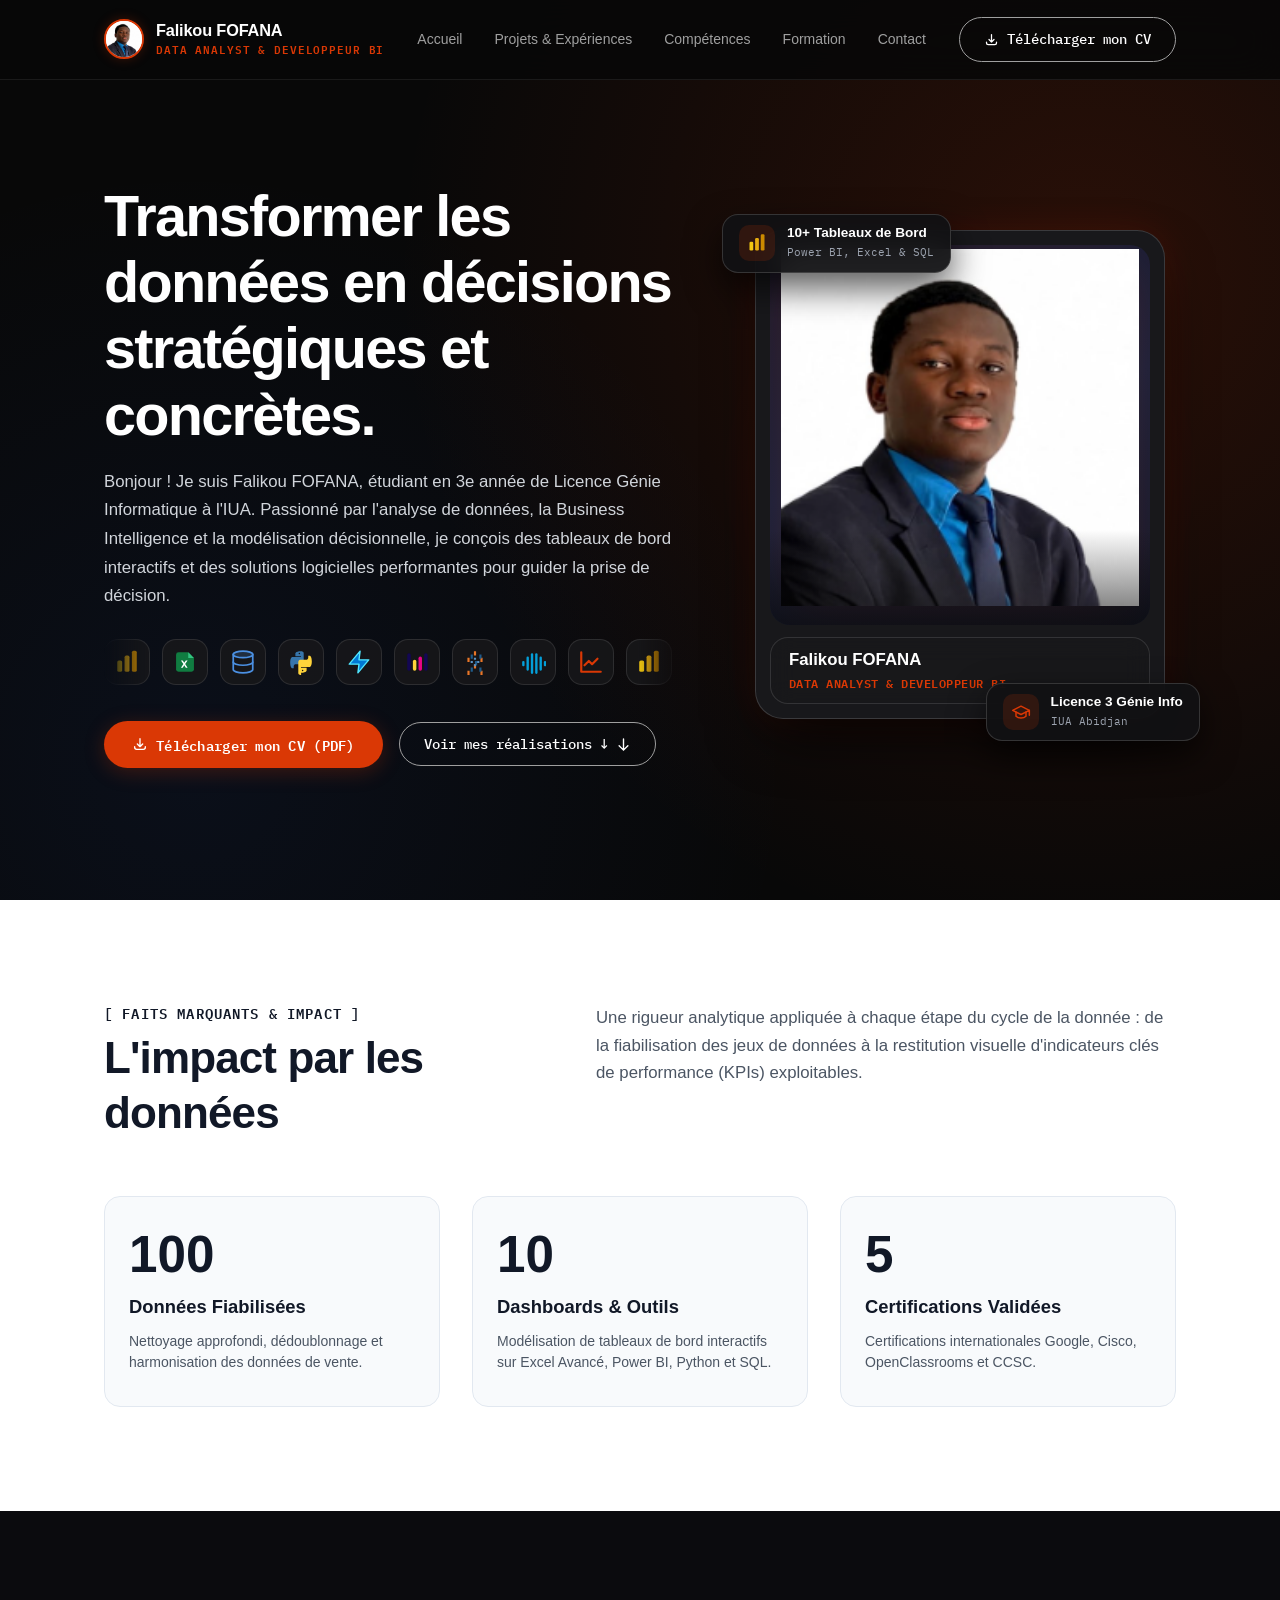
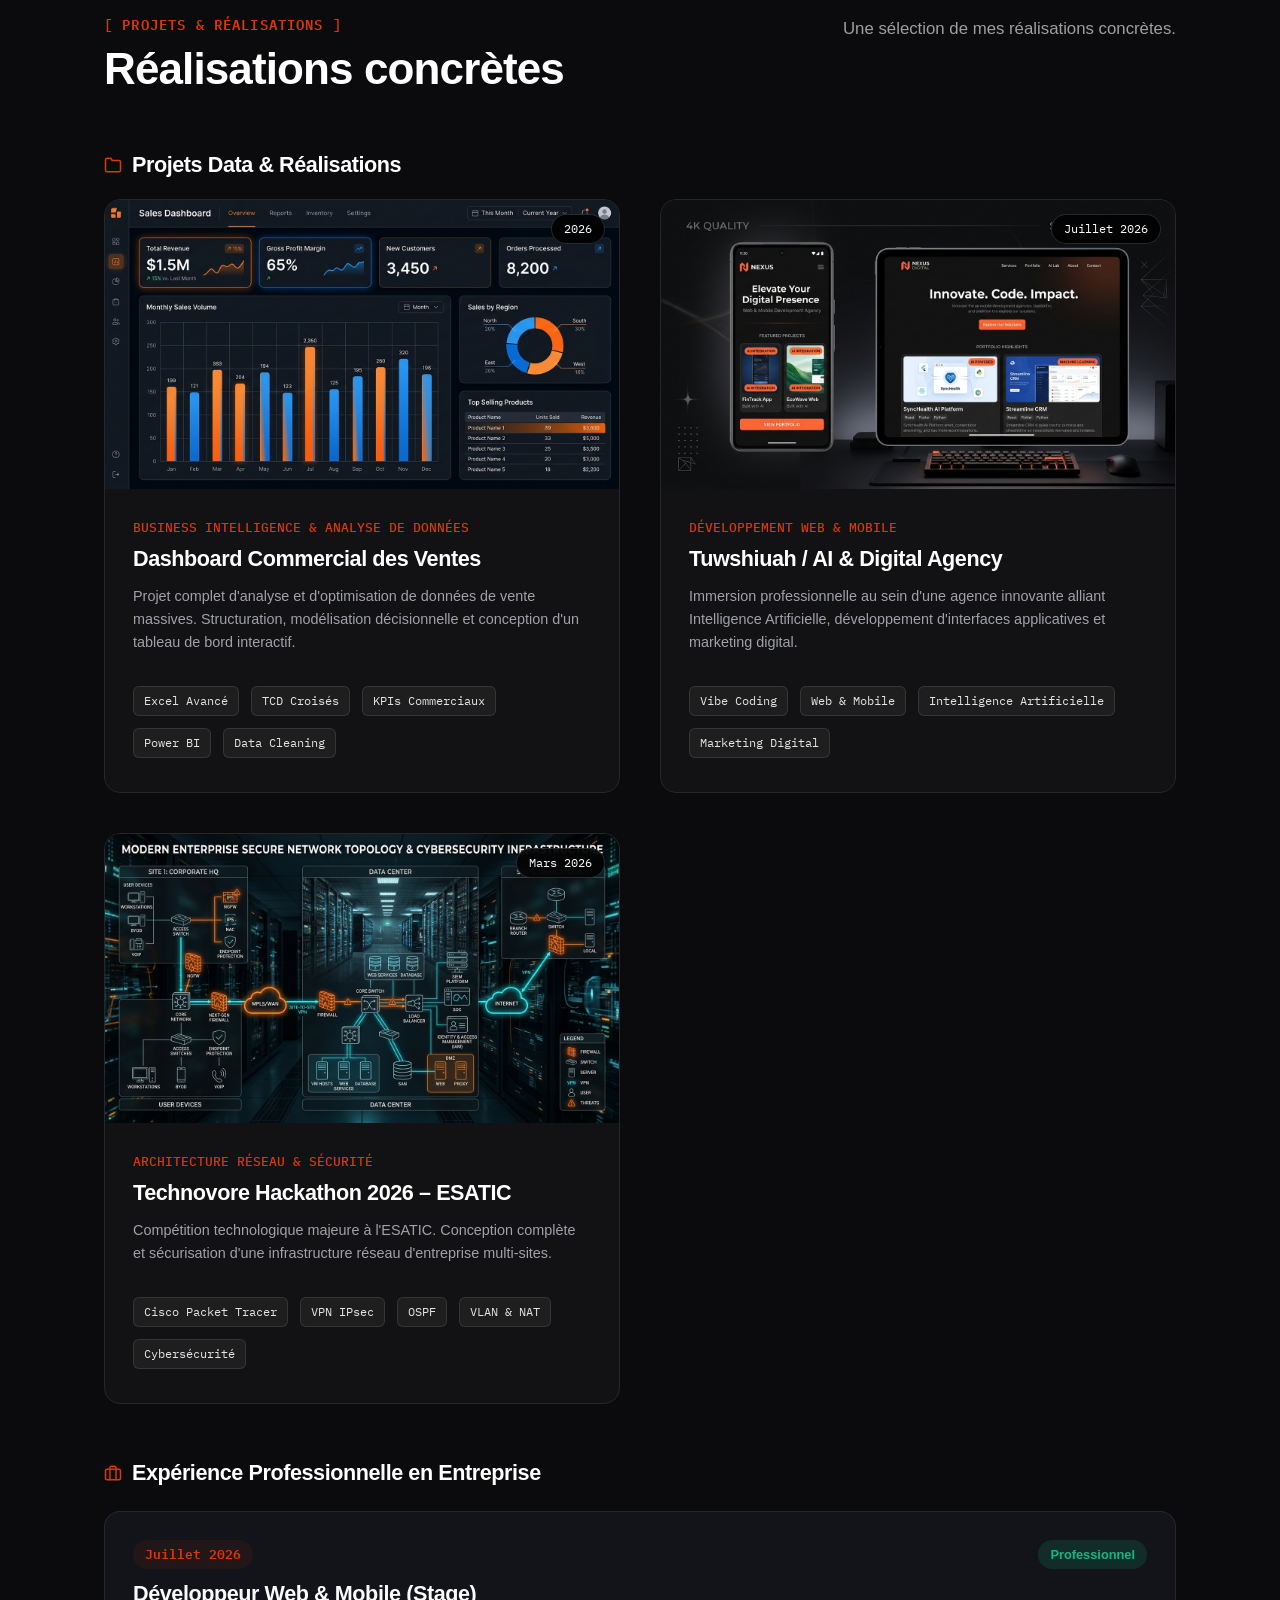
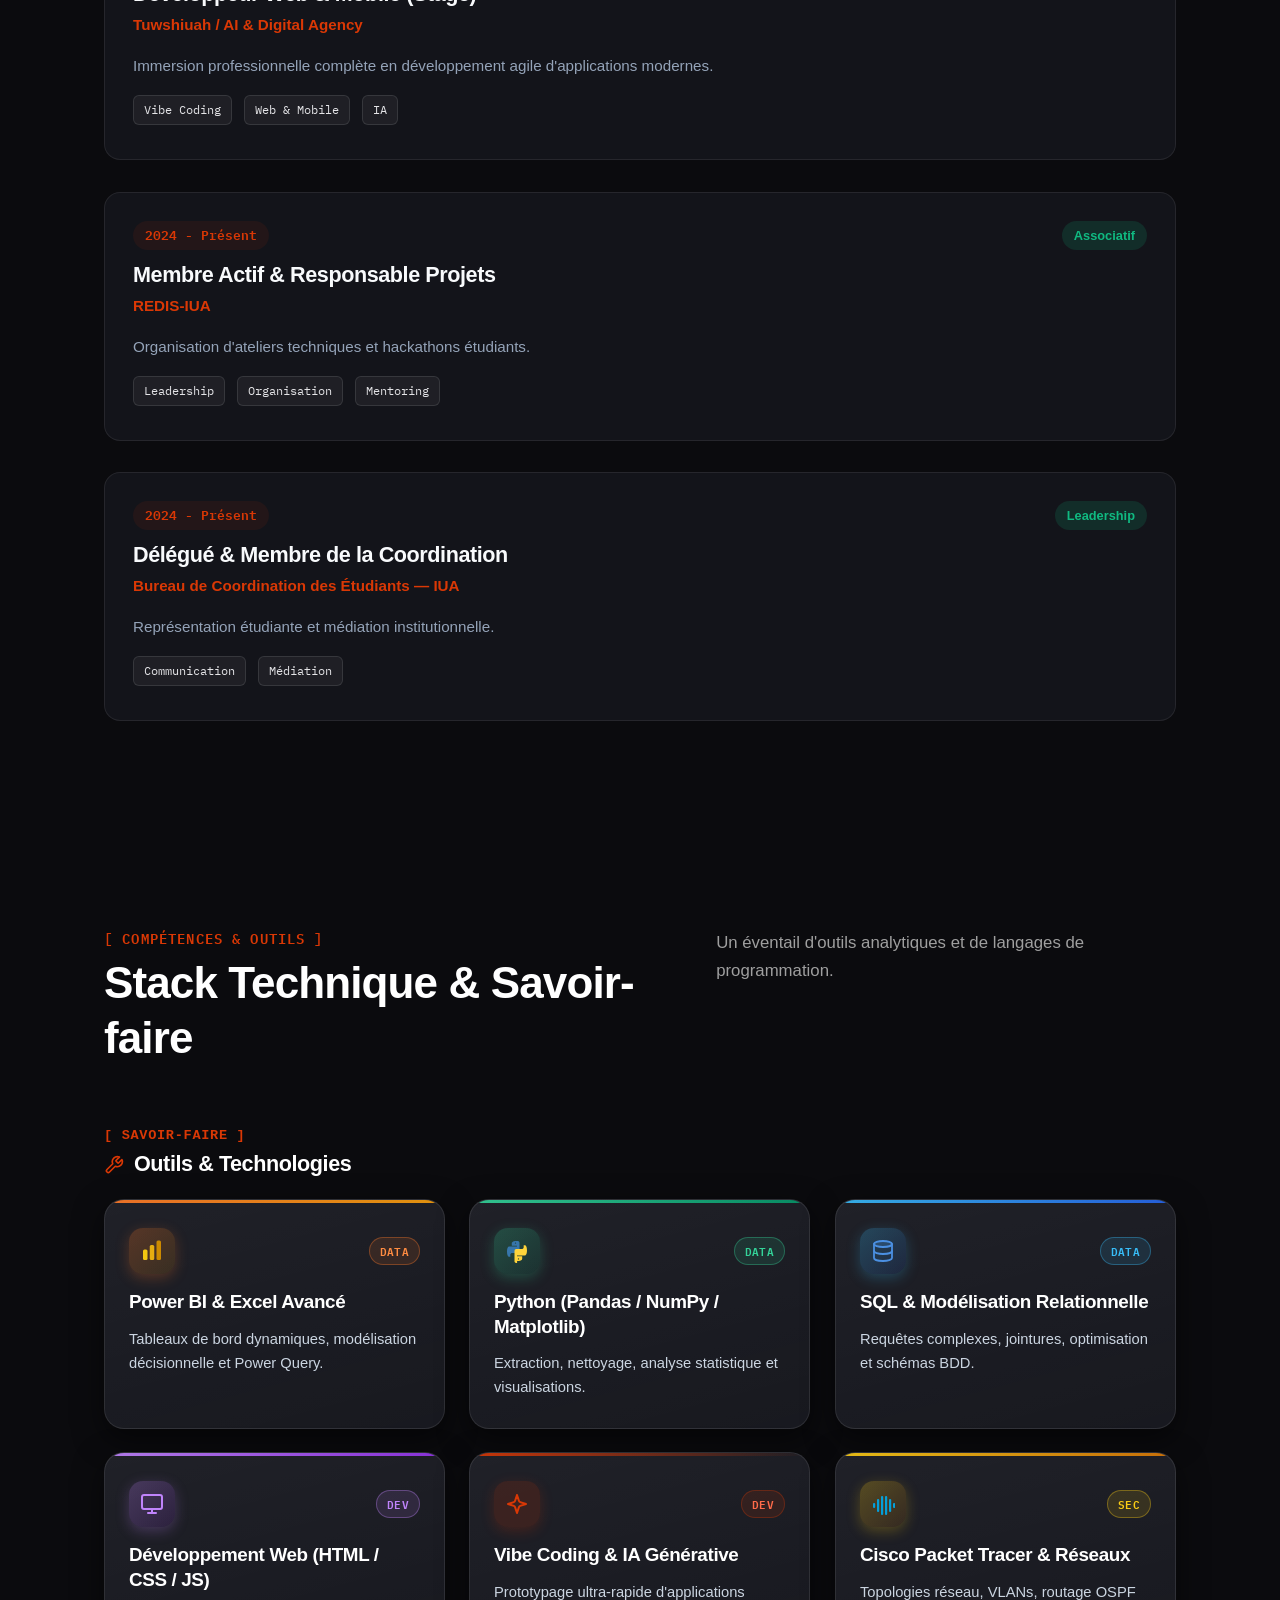
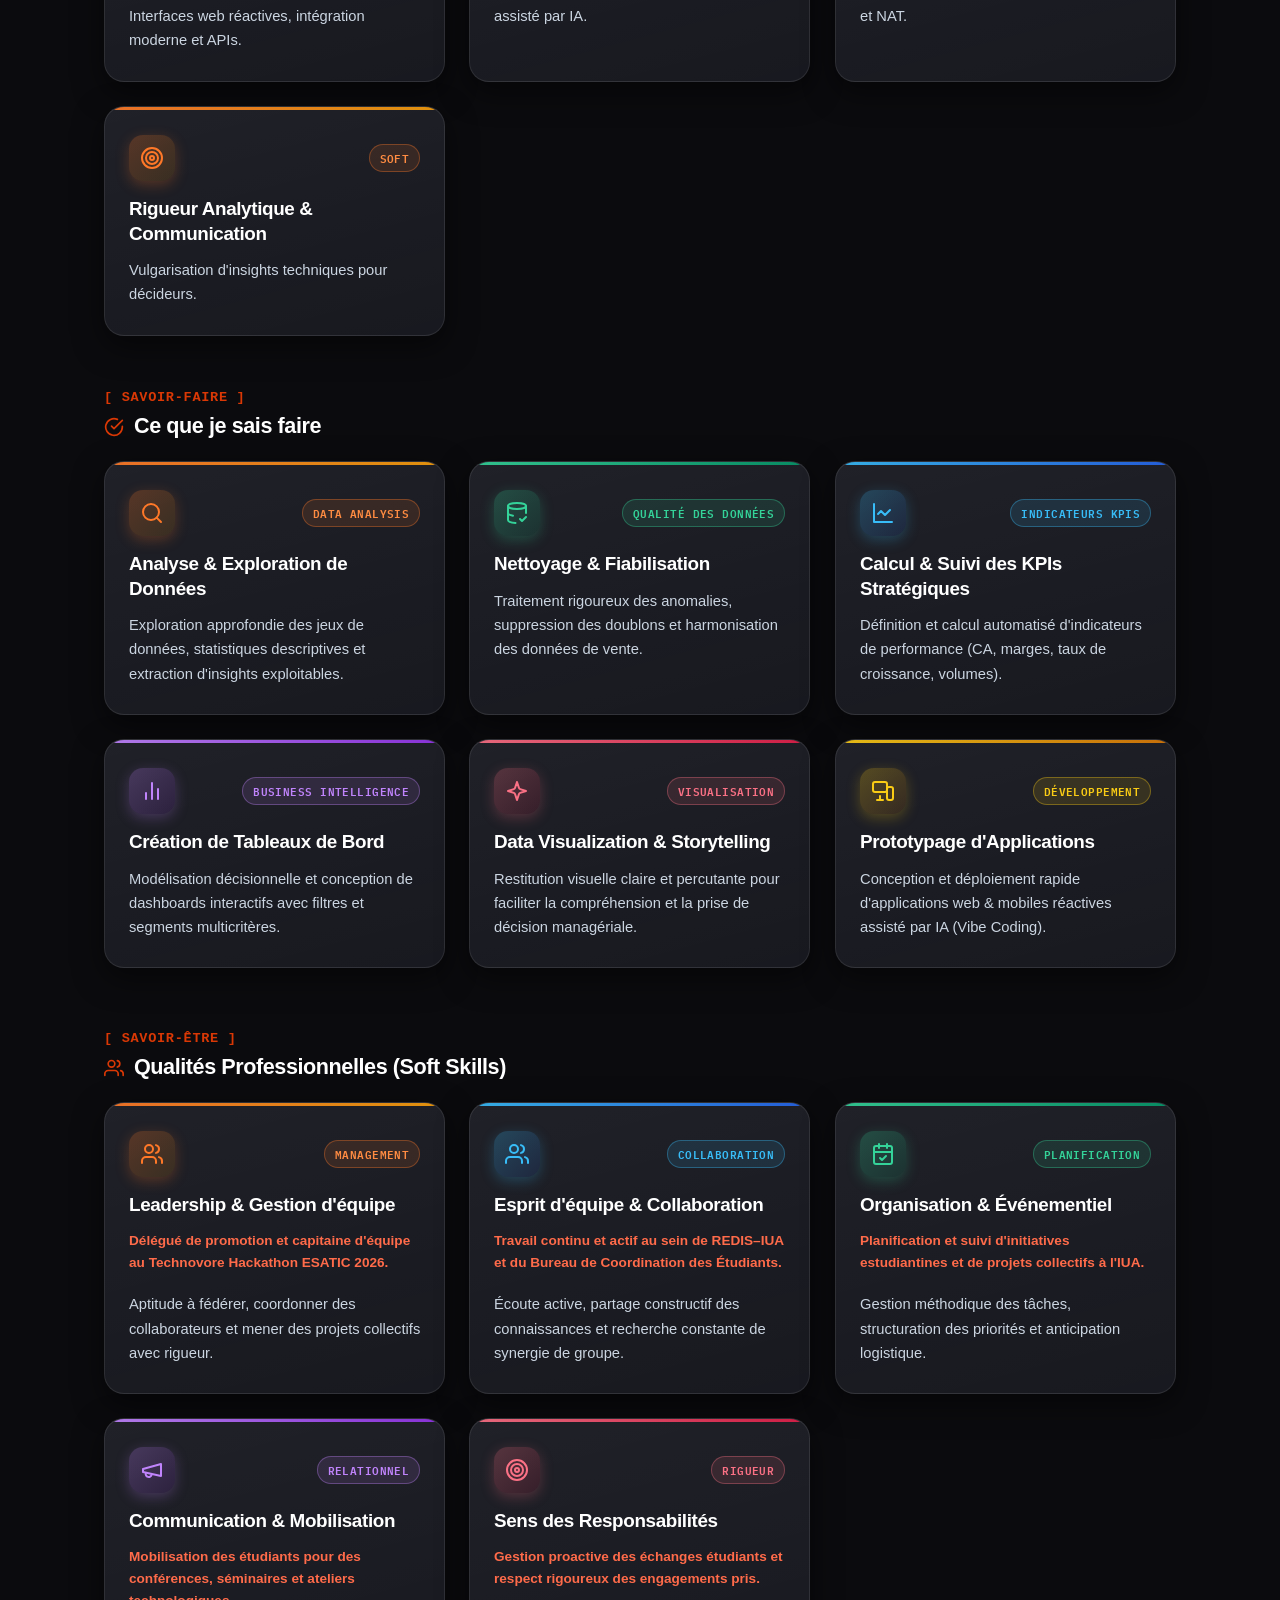
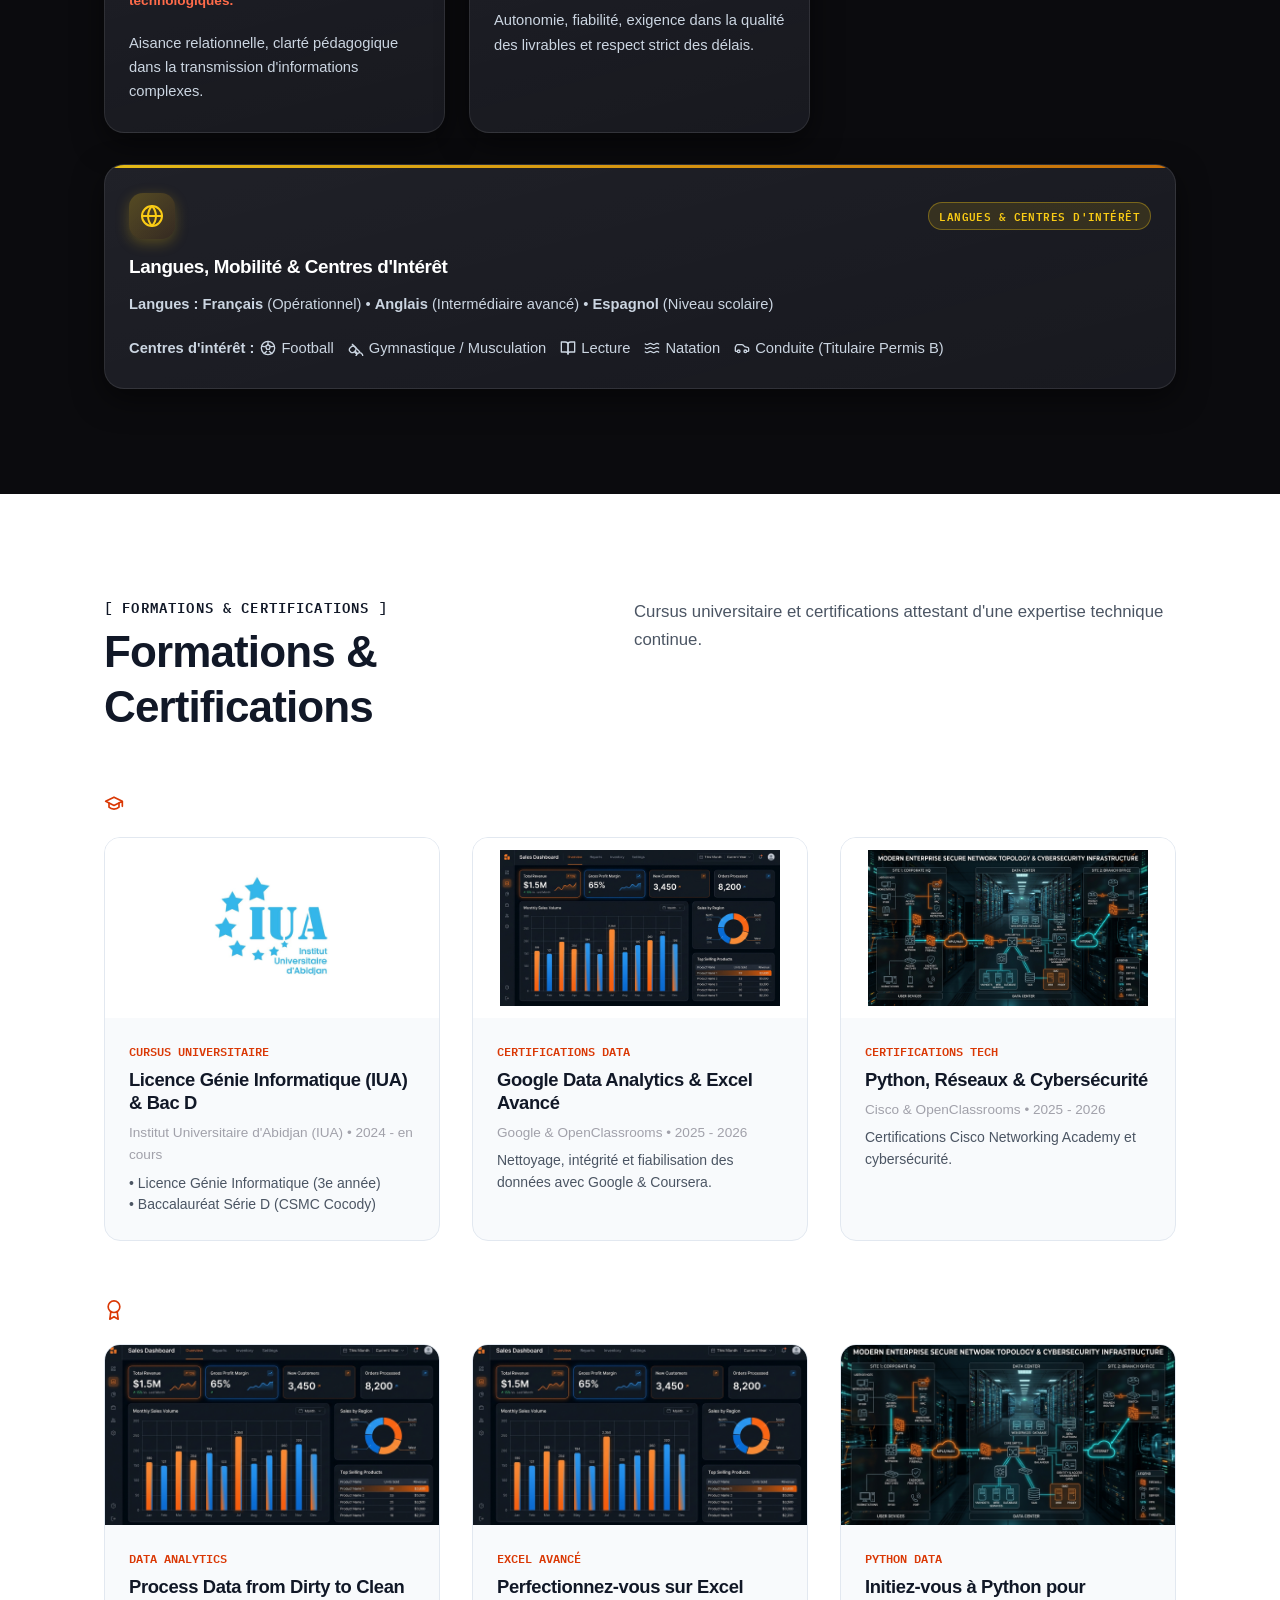
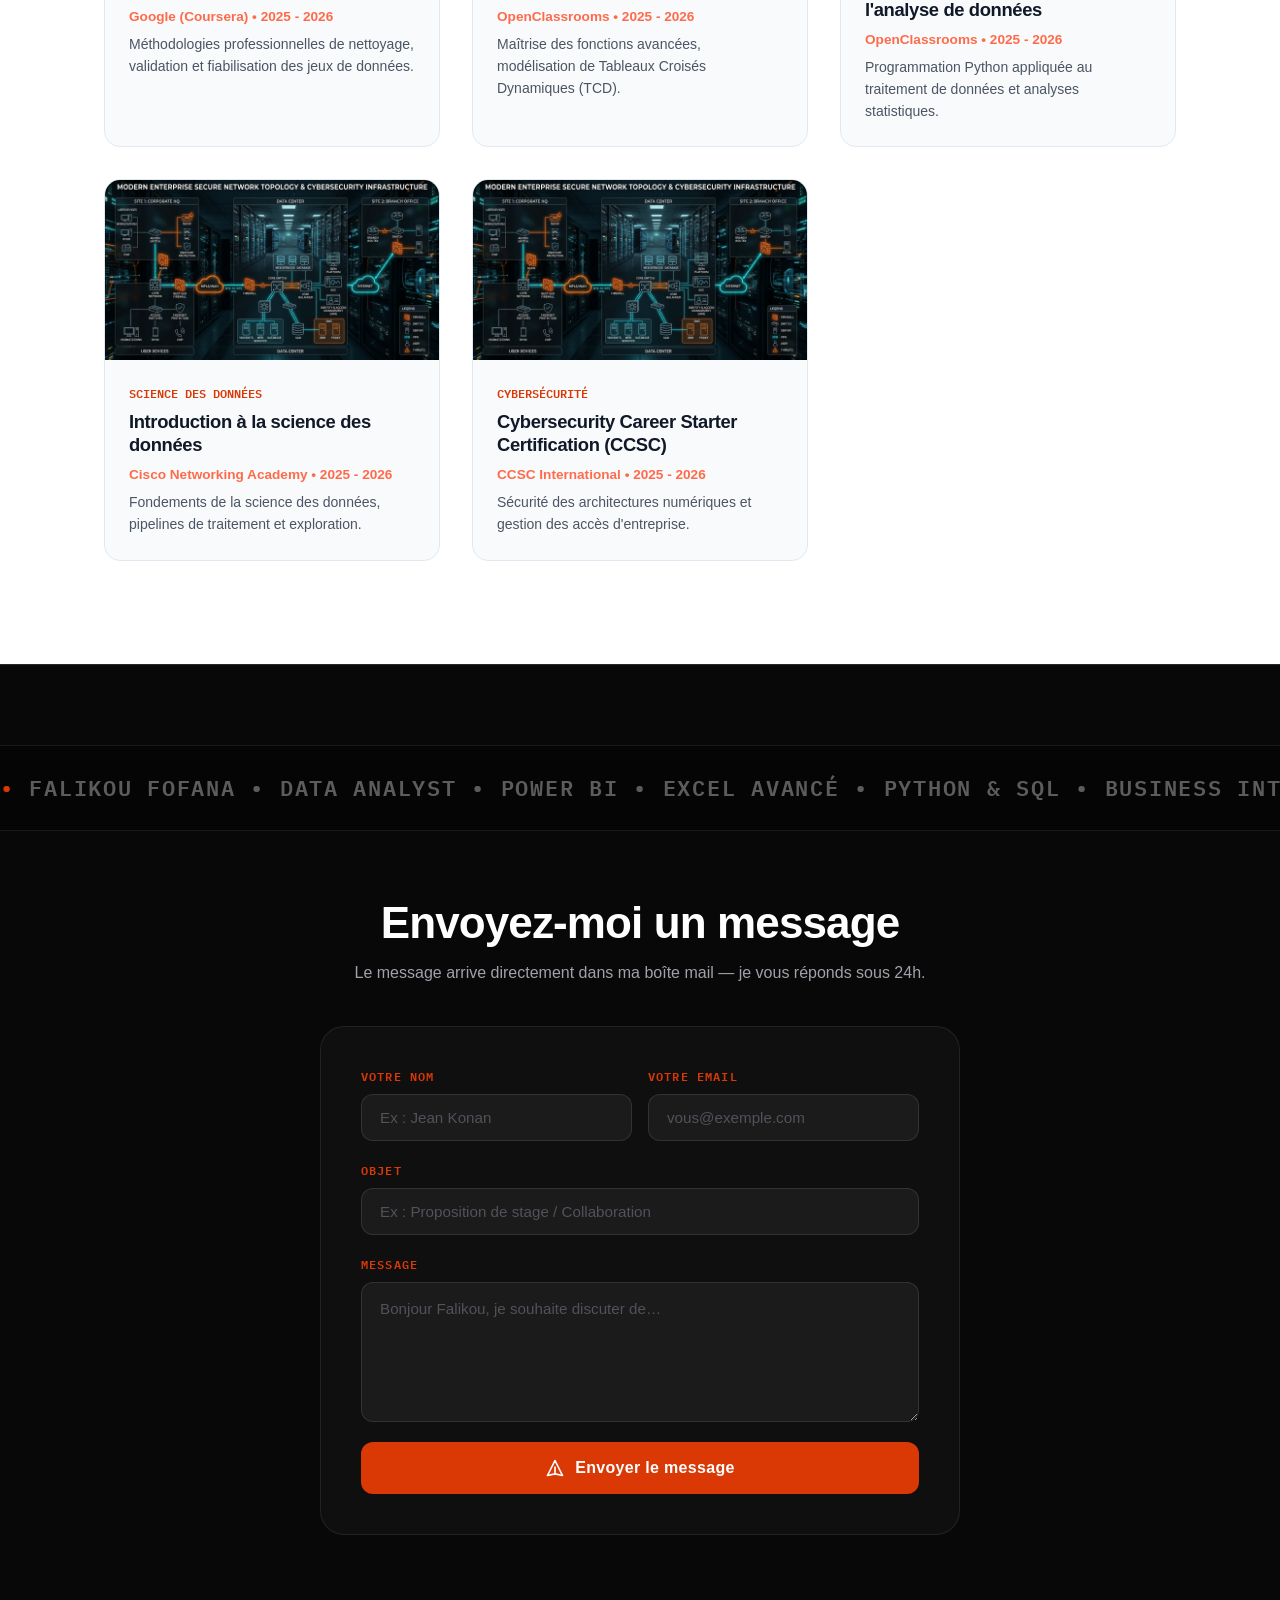
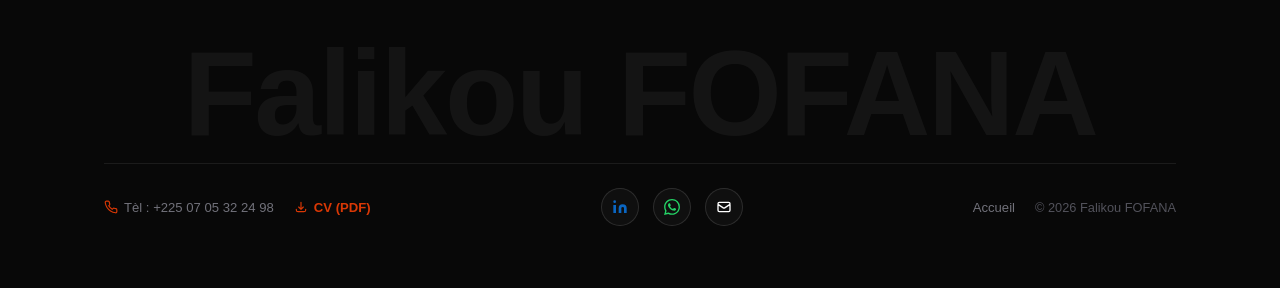
==== commit 1de69df9: "feat: Restructuration Savoir-faire, Savoir-etre et Certifications & Competitions dans Portfolio et A" ====
--- a/index.html
+++ b/index.html
@@ -2988,21 +2988,33 @@
   </section>
 
   <!-- =========================================================================
-       SECTION 5: COMPÉTENCES (TECHNIQUES & SAVOIR-ÊTRE UNIFIÉS)
+       SECTION 5: COMPÉTENCES (SAVOIR-FAIRE & SAVOIR-ÊTRE)
        ========================================================================= -->
   <section id="skills" class="section-padding black__bg">
     <div class="container">
       <div class="section__title__wrap reveal">
         <div>
-          <h6 class="section__title">[ Compétences & Savoir-être ]</h6>
+          <h6 class="section__title">[ Savoir-faire & Savoir-être ]</h6>
           <h2 style="font-size: clamp(1.85rem, 3.5vw + 0.5rem, 2.75rem); margin-top: 8px;">Compétences</h2>
         </div>
         <div class="section__description">
-          Maîtrise des logiciels et outils décisionnels, complétée par un savoir-être managérial et collaboratif éprouvé.
+          Compétences techniques et analytiques (Savoir-faire) alliées à des qualités professionnelles et comportementales (Savoir-être).
         </div>
       </div>
 
-      <!-- Sous-bloc 1 : Compétences Techniques & Outils -->
+      <!-- ==========================================
+           1. SAVOIR-FAIRE : OUTILS & TECHNOLOGIES
+           ========================================== -->
+      <div style="margin-top: 24px; margin-bottom: 20px;" class="reveal">
+        <div style="display: inline-flex; align-items: center; gap: 8px; font-family: var(--font-mono); font-size: 0.85rem; color: var(--accent); text-transform: uppercase; font-weight: 700; letter-spacing: 0.05em; margin-bottom: 4px;">
+          [ Savoir-faire ]
+        </div>
+        <h3 style="font-size: 1.35rem; color: var(--white); font-weight: 700; display: flex; align-items: center; gap: 10px;">
+          <svg width="20" height="20" viewBox="0 0 24 24" fill="none" stroke="var(--accent)" stroke-width="2" stroke-linecap="round" stroke-linejoin="round"><path d="M14.7 6.3a1 1 0 0 0 0 1.4l1.6 1.6a1 1 0 0 0 1.4 0l3.77-3.77a6 6 0 0 1-7.94 7.94l-6.91 6.91a2.12 2.12 0 0 1-3-3l6.91-6.91a6 6 0 0 1 7.94-7.94l-3.76 3.76z"/></svg>
+          <span>Outils & Technologies</span>
+        </h3>
+      </div>
+
       <div class="soft-skills-grid tech-skills-grid">
         
         <!-- Tool 1: Power BI -->
@@ -3013,8 +3025,8 @@
             </div>
             <span class="soft-skill-badge">Business Intelligence</span>
           </div>
-          <h3 class="soft-skill-title">Power BI & Tableaux de bord</h3>
-          <p class="soft-skill-desc">Conception de tableaux de bord interactifs, modélisation de données décisionnelles, DAX et Power Query.</p>
+          <h3 class="soft-skill-title">Power BI</h3>
+          <p class="soft-skill-desc">Conception de tableaux de bord décisionnels, modélisation de données, mesures DAX et Power Query.</p>
         </div>
 
         <!-- Tool 2: Excel & TCD -->
@@ -3023,10 +3035,10 @@
             <div class="soft-skill-icon">
               <svg viewBox="0 0 32 32" fill="none" width="24" height="24"><path d="M20 4H8a3 3 0 00-3 3v18a3 3 0 003 3h16a3 3 0 003-3V11l-7-7z" fill="#107C41"/><path d="M20 4v7h7l-7-7z" fill="#33C481"/><path d="M11 14l3 4.5-3 4.5h2.2l1.9-3 1.9 3h2.2l-3-4.5 3-4.5H17l-1.9 3-1.9-3H11z" fill="#FFFFFF"/></svg>
             </div>
-            <span class="soft-skill-badge">Analyse de données</span>
+            <span class="soft-skill-badge">Analyse de Données</span>
           </div>
           <h3 class="soft-skill-title">Excel & TCD Avancé</h3>
-          <p class="soft-skill-desc">Formules avancées, Tableaux Croisés Dynamiques (TCD), segments multicritères, nettoyage et fiabilisation de données.</p>
+          <p class="soft-skill-desc">Formules avancées, Tableaux Croisés Dynamiques (TCD), segments multicritères et fiabilisation de données.</p>
         </div>
 
         <!-- Tool 3: SQL -->
@@ -3038,7 +3050,7 @@
             <span class="soft-skill-badge">Bases de Données</span>
           </div>
           <h3 class="soft-skill-title">SQL & Bases de Données</h3>
-          <p class="soft-skill-desc">Requêtage relationnel, jointures complexes, extraction structurée et modélisation de schémas BDD.</p>
+          <p class="soft-skill-desc">Requêtes relationnelles complexes, jointures, agrégations et modélisation de schémas BDD.</p>
         </div>
 
         <!-- Tool 4: Python & Anaconda -->
@@ -3053,25 +3065,131 @@
           <p class="soft-skill-desc">Analyse de données, Pandas, NumPy, statistiques descriptives et scripts d'automatisation sous Anaconda.</p>
         </div>
 
-        <!-- Tool 5: Vibe Coding & Web/Mobile -->
-        <div class="soft-skill-card card-theme-gold reveal delay-2 tilt-card" data-skill-id="ts-vibecoding">
+        <!-- Tool 5: Tableau & Google Data Studio -->
+        <div class="soft-skill-card card-theme-cyan reveal delay-2 tilt-card" data-skill-id="ts-tableau">
+          <div class="soft-skill-top">
+            <div class="soft-skill-icon">
+              <svg viewBox="0 0 24 24" width="24" height="24"><path fill="#E8762D" d="M11.2 2v3.6H7.6V7h3.6v3.6h1.6V7h3.6V5.6H12.8V2h-1.6z"/><path fill="#2E75B6" d="M5.2 8v2.4H2.8V12h2.4v2.4h1.6V12h2.4v-1.6H6.8V8H5.2z"/><path fill="#595959" d="M17.2 8v2.4h-2.4V12h2.4v2.4h1.6V12h2.4v-1.6h-2.4V8h-1.6z"/><path fill="#C00000" d="M11.2 13.6v3.6H7.6V18.8h3.6v3.6h1.6v-3.6h3.6V17.2H12.8v-3.6h-1.6z"/></svg>
+            </div>
+            <span class="soft-skill-badge">Data Visualization</span>
+          </div>
+          <h3 class="soft-skill-title">Tableau & Data Studio</h3>
+          <p class="soft-skill-desc">Restitution visuelle des indicateurs de performance, création de dashboards et storytelling orienté business.</p>
+        </div>
+
+        <!-- Tool 6: Développement Web & Mobile -->
+        <div class="soft-skill-card card-theme-gold reveal delay-3 tilt-card" data-skill-id="ts-vibecoding">
           <div class="soft-skill-top">
             <div class="soft-skill-icon">
               <svg viewBox="0 0 24 24" fill="none" stroke="currentColor" stroke-width="2" stroke-linecap="round" stroke-linejoin="round" width="24" height="24"><polygon points="13 2 3 14 12 14 11 22 21 10 12 10 13 2"/></svg>
             </div>
+            <span class="soft-skill-badge">Développement & IA</span>
+          </div>
+          <h3 class="soft-skill-title">Développement Web & Mobile</h3>
+          <p class="soft-skill-desc">Prototypage rapide d'applications web & mobiles assisté par IA, HTML5, CSS3, JavaScript et Vibe Coding.</p>
+        </div>
+
+      </div>
+
+      <!-- ==========================================
+           2. SAVOIR-FAIRE : CE QUE JE SAIS FAIRE
+           ========================================== -->
+      <div style="margin-top: 48px; margin-bottom: 20px;" class="reveal">
+        <div style="display: inline-flex; align-items: center; gap: 8px; font-family: var(--font-mono); font-size: 0.85rem; color: var(--accent); text-transform: uppercase; font-weight: 700; letter-spacing: 0.05em; margin-bottom: 4px;">
+          [ Savoir-faire ]
+        </div>
+        <h3 style="font-size: 1.35rem; color: var(--white); font-weight: 700; display: flex; align-items: center; gap: 10px;">
+          <svg width="20" height="20" viewBox="0 0 24 24" fill="none" stroke="var(--accent)" stroke-width="2" stroke-linecap="round" stroke-linejoin="round"><path d="M22 11.08V12a10 10 0 1 1-5.93-9.14"/><polyline points="22 4 12 14.01 9 11.01"/></svg>
+          <span>Ce que je sais faire</span>
+        </h3>
+      </div>
+
+      <div class="soft-skills-grid capabilities-grid">
+        
+        <!-- Cap 1: Analyse & Exploration -->
+        <div class="soft-skill-card card-theme-orange reveal delay-1 tilt-card" data-cap-id="cap-analyse">
+          <div class="soft-skill-top">
+            <div class="soft-skill-icon">
+              <svg viewBox="0 0 24 24" fill="none" stroke="currentColor" stroke-width="2" stroke-linecap="round" stroke-linejoin="round" width="24" height="24"><circle cx="11" cy="11" r="8"/><line x1="21" y1="21" x2="16.65" y2="16.65"/></svg>
+            </div>
+            <span class="soft-skill-badge">Data Analysis</span>
+          </div>
+          <h3 class="soft-skill-title">Analyse & Exploration de Données</h3>
+          <p class="soft-skill-desc">Exploration approfondie des jeux de données, statistiques descriptives et extraction d'insights exploitables.</p>
+        </div>
+
+        <!-- Cap 2: Nettoyage & Fiabilisation -->
+        <div class="soft-skill-card card-theme-emerald reveal delay-2 tilt-card" data-cap-id="cap-cleaning">
+          <div class="soft-skill-top">
+            <div class="soft-skill-icon">
+              <svg viewBox="0 0 24 24" fill="none" stroke="currentColor" stroke-width="2" stroke-linecap="round" stroke-linejoin="round" width="24" height="24"><path d="m21 16-4 4-2-2"/><ellipse cx="12" cy="5" rx="9" ry="3"/><path d="M3 5v14a9 3 0 0 0 7.5 2.9"/><path d="M21 12V5"/><path d="M3 12a9 3 0 0 0 5 2.7"/></svg>
+            </div>
+            <span class="soft-skill-badge">Qualité des Données</span>
+          </div>
+          <h3 class="soft-skill-title">Nettoyage & Fiabilisation</h3>
+          <p class="soft-skill-desc">Traitement rigoureux des anomalies, suppression des doublons et harmonisation des données de vente.</p>
+        </div>
+
+        <!-- Cap 3: Calcul des KPIs -->
+        <div class="soft-skill-card card-theme-blue reveal delay-3 tilt-card" data-cap-id="cap-kpi">
+          <div class="soft-skill-top">
+            <div class="soft-skill-icon">
+              <svg viewBox="0 0 24 24" fill="none" stroke="currentColor" stroke-width="2" stroke-linecap="round" stroke-linejoin="round" width="24" height="24"><path d="M3 3v18h18"/><path d="m19 9-5 5-4-4-3 3"/></svg>
+            </div>
+            <span class="soft-skill-badge">Indicateurs KPIs</span>
+          </div>
+          <h3 class="soft-skill-title">Calcul & Suivi des KPIs Stratégiques</h3>
+          <p class="soft-skill-desc">Définition et calcul automatisé d'indicateurs de performance (CA, marges, taux de croissance, volumes).</p>
+        </div>
+
+        <!-- Cap 4: Tableaux de bord -->
+        <div class="soft-skill-card card-theme-purple reveal delay-1 tilt-card" data-cap-id="cap-dashboard">
+          <div class="soft-skill-top">
+            <div class="soft-skill-icon">
+              <svg viewBox="0 0 24 24" fill="none" stroke="currentColor" stroke-width="2" stroke-linecap="round" stroke-linejoin="round" width="24" height="24"><line x1="18" y1="20" x2="18" y2="10"/><line x1="12" y1="20" x2="12" y2="4"/><line x1="6" y1="20" x2="6" y2="14"/></svg>
+            </div>
+            <span class="soft-skill-badge">Business Intelligence</span>
+          </div>
+          <h3 class="soft-skill-title">Création de Tableaux de Bord</h3>
+          <p class="soft-skill-desc">Modélisation décisionnelle et conception de dashboards interactifs avec filtres et segments multicritères.</p>
+        </div>
+
+        <!-- Cap 5: Data Visualization -->
+        <div class="soft-skill-card card-theme-rose reveal delay-2 tilt-card" data-cap-id="cap-dataviz">
+          <div class="soft-skill-top">
+            <div class="soft-skill-icon">
+              <svg viewBox="0 0 24 24" fill="none" stroke="currentColor" stroke-width="2" stroke-linecap="round" stroke-linejoin="round" width="24" height="24"><path d="m12 3-1.9 5.8a2 2 0 0 1-1.3 1.3L3 12l5.8 1.9a2 2 0 0 1 1.3 1.3L12 21l1.9-5.8a2 2 0 0 1 1.3-1.3L21 12l-5.8-1.9a2 2 0 0 1-1.3-1.3L12 3z"/></svg>
+            </div>
+            <span class="soft-skill-badge">Visualisation</span>
+          </div>
+          <h3 class="soft-skill-title">Data Visualization & Storytelling</h3>
+          <p class="soft-skill-desc">Restitution visuelle claire et percutante pour faciliter la compréhension et la prise de décision managériale.</p>
+        </div>
+
+        <!-- Cap 6: Prototypage Web/Mobile -->
+        <div class="soft-skill-card card-theme-gold reveal delay-3 tilt-card" data-cap-id="cap-dev">
+          <div class="soft-skill-top">
+            <div class="soft-skill-icon">
+              <svg viewBox="0 0 24 24" fill="none" stroke="currentColor" stroke-width="2" stroke-linecap="round" stroke-linejoin="round" width="24" height="24"><rect x="2" y="3" width="14" height="10" rx="2"/><path d="M6 21h6"/><path d="M9 17v4"/><rect x="16" y="8" width="6" height="13" rx="2"/></svg>
+            </div>
             <span class="soft-skill-badge">Développement</span>
           </div>
-          <h3 class="soft-skill-title">Vibe Coding & Web/Mobile</h3>
-          <p class="soft-skill-desc">Prototypage rapide d'applications web & mobiles assisté par IA, HTML, CSS, JavaScript et intégration UI/UX.</p>
+          <h3 class="soft-skill-title">Prototypage d'Applications</h3>
+          <p class="soft-skill-desc">Conception et déploiement rapide d'applications web & mobiles réactives assisté par IA (Vibe Coding).</p>
         </div>
 
       </div>
 
-      <!-- Sous-bloc 2 : Savoir-être professionnel (Soft Skills) -->
-      <div style="margin-top: 48px; margin-bottom: 20px;" class="reveal">
+      <!-- ==========================================
+           3. SAVOIR-ÊTRE : QUALITÉS PROFESSIONNELLES
+           ========================================== -->
+      <div style="margin-top: 56px; margin-bottom: 20px;" class="reveal">
+        <div style="display: inline-flex; align-items: center; gap: 8px; font-family: var(--font-mono); font-size: 0.85rem; color: var(--accent); text-transform: uppercase; font-weight: 700; letter-spacing: 0.05em; margin-bottom: 4px;">
+          [ Savoir-être ]
+        </div>
         <h3 style="font-size: 1.35rem; color: var(--white); font-weight: 700; display: flex; align-items: center; gap: 10px;">
-          <svg width="18" height="18" viewBox="0 0 24 24" fill="none" stroke="var(--accent)" stroke-width="2" stroke-linecap="round" stroke-linejoin="round"><path d="M17 21v-2a4 4 0 0 0-4-4H5a4 4 0 0 0-4 4v2"/><circle cx="9" cy="7" r="4"/><path d="M23 21v-2a4 4 0 0 0-3-3.87"/><path d="M16 3.13a4 4 0 0 1 0 7.75"/></svg>
-          <span>Savoir-être professionnel</span>
+          <svg width="20" height="20" viewBox="0 0 24 24" fill="none" stroke="var(--accent)" stroke-width="2" stroke-linecap="round" stroke-linejoin="round"><path d="M17 21v-2a4 4 0 0 0-4-4H5a4 4 0 0 0-4 4v2"/><circle cx="9" cy="7" r="4"/><path d="M23 21v-2a4 4 0 0 0-3-3.87"/><path d="M16 3.13a4 4 0 0 1 0 7.75"/></svg>
+          <span>Qualités Professionnelles (Soft Skills)</span>
         </h3>
       </div>
 
@@ -3086,7 +3204,7 @@
             <span class="soft-skill-badge">Management</span>
           </div>
           <h3 class="soft-skill-title">Leadership & Gestion d'équipe</h3>
-          <div style="font-size: 0.85rem; color: #ff6b4a; font-weight: 600; margin-bottom: 6px;">Délégué de promotion et capitaine de projets collaboratifs.</div>
+          <div style="font-size: 0.85rem; color: #ff6b4a; font-weight: 600; margin-bottom: 6px;">Délégué de promotion et capitaine d'équipe au Technovore Hackathon ESATIC 2026.</div>
           <p class="soft-skill-desc">Aptitude à fédérer, coordonner des collaborateurs et mener des projets collectifs avec rigueur.</p>
         </div>
 
@@ -3099,7 +3217,7 @@
             <span class="soft-skill-badge">Collaboration</span>
           </div>
           <h3 class="soft-skill-title">Esprit d'équipe & Collaboration</h3>
-          <div style="font-size: 0.85rem; color: #ff6b4a; font-weight: 600; margin-bottom: 6px;">Travail continu et actif au sein de REDIS–IUA et du Bureau de Coordination des Étudiants.</div>
+          <div style="font-size: 0.85rem; color: #ff6b4a; font-weight: 600; margin-bottom: 6px;">Travail continu et actif au sein du Bureau de Coordination des Étudiants et du REDIS–IUA.</div>
           <p class="soft-skill-desc">Écoute active, partage constructif des connaissances et recherche constante de synergie de groupe.</p>
         </div>
 
@@ -3112,7 +3230,7 @@
             <span class="soft-skill-badge">Planification</span>
           </div>
           <h3 class="soft-skill-title">Organisation & Événementiel</h3>
-          <div style="font-size: 0.85rem; color: #ff6b4a; font-weight: 600; margin-bottom: 6px;">Planification et suivi d'initiatives estudiantines et de projets collectifs à l'IUA.</div>
+          <div style="font-size: 0.85rem; color: #ff6b4a; font-weight: 600; margin-bottom: 6px;">Planification méthodique d'initiatives étudiantes et de projets collectifs à l'IUA.</div>
           <p class="soft-skill-desc">Gestion méthodique des tâches, structuration des priorités et anticipation logistique.</p>
         </div>
 
@@ -3167,21 +3285,28 @@
   </section>
 
   <!-- =========================================================================
-       SECTION 6: FORMATION (PARCOURS ACADÉMIQUE & CERTIFICATIONS UNIFIÉS)
+       SECTION 6: FORMATION, CERTIFICATIONS & COMPÉTITIONS
        ========================================================================= -->
   <section id="education" class="section-padding white__bg">
     <div class="container">
       <div class="section__title__wrap reveal">
         <div>
-          <h6 class="section__title">[ Formation & Certifications ]</h6>
-          <h2 style="font-size: clamp(1.85rem, 3.5vw + 0.5rem, 2.75rem); margin-top: 8px;">Formation</h2>
+          <h6 class="section__title">[ Parcours, Certifications & Compétitions ]</h6>
+          <h2 style="font-size: clamp(1.85rem, 3.5vw + 0.5rem, 2.75rem); margin-top: 8px;">Formation & Certifications</h2>
         </div>
         <div class="section__description">
-          Cursus universitaire en Génie Informatique et certifications spécialisées en analyse de données.
+          Cursus universitaire en Génie Informatique, certifications professionnelles en analyse de données et distinctions en hackathons.
         </div>
       </div>
 
       <!-- Sous-bloc 1 : Parcours académique -->
+      <div style="margin-top: 24px; margin-bottom: 20px;" class="reveal">
+        <h3 style="font-size: 1.35rem; color: var(--white); font-weight: 700; display: flex; align-items: center; gap: 10px;">
+          <svg width="20" height="20" viewBox="0 0 24 24" fill="none" stroke="var(--accent)" stroke-width="2" stroke-linecap="round" stroke-linejoin="round"><path d="M22 10v6M2 10l10-5 10 5-10 5z"/><path d="M6 12v5c3 3 9 3 12 0v-5"/></svg>
+          <span>Parcours Académique (Diplômes)</span>
+        </h3>
+      </div>
+
       <div class="blog_slider__items education-items">
         
         <!-- Formation 1: Licence Génie Info -->
@@ -3216,11 +3341,11 @@
 
       </div>
 
-      <!-- Sous-bloc 2 : Certifications officielles -->
-      <div style="margin-top: 48px; margin-bottom: 20px;" class="reveal">
+      <!-- Sous-bloc 2 : Certifications Officielles & Compétitions -->
+      <div style="margin-top: 56px; margin-bottom: 20px;" class="reveal">
         <h3 style="font-size: 1.35rem; color: var(--white); font-weight: 700; display: flex; align-items: center; gap: 10px;">
-          <svg width="18" height="18" viewBox="0 0 24 24" fill="none" stroke="var(--accent)" stroke-width="2" stroke-linecap="round" stroke-linejoin="round"><circle cx="12" cy="8" r="7"/><polyline points="8.21 13.89 7 23 12 20 17 23 15.79 13.88"/></svg>
-          <span>Certifications & Spécialisations Data</span>
+          <svg width="20" height="20" viewBox="0 0 24 24" fill="none" stroke="var(--accent)" stroke-width="2" stroke-linecap="round" stroke-linejoin="round"><circle cx="12" cy="8" r="7"/><polyline points="8.21 13.89 7 23 12 20 17 23 15.79 13.88"/></svg>
+          <span>Certifications Officielles & Compétitions</span>
         </h3>
       </div>
 
@@ -3235,7 +3360,7 @@
             <div class="blog-tag">Data Analytics</div>
             <h3 class="blog__title">Process Data from Dirty to Clean</h3>
             <div style="font-size: 0.85rem; color: #ff6b4a; margin-bottom: 6px; font-weight: 600;">Google (Coursera) • 2025 - 2026</div>
-            <p class="blog-desc">Méthodologies professionnelles de nettoyage, validation et fiabilisation des jeux de données complexes pour l'analyse.</p>
+            <p class="blog-desc">Méthodologies professionnelles de nettoyage, validation et fiabilisation des jeux de données complexes pour l'analyse décisionnelle.</p>
           </div>
         </div>
 
@@ -3275,6 +3400,19 @@
             <h3 class="blog__title">Introduction à la science des données</h3>
             <div style="font-size: 0.85rem; color: #ff6b4a; margin-bottom: 6px; font-weight: 600;">Cisco Networking Academy • 2025 - 2026</div>
             <p class="blog-desc">Fondements de la science des données, pipelines de traitement, exploration et visualisation analytique.</p>
+          </div>
+        </div>
+
+        <!-- Distinction / Hackathon : Technovore 2026 -->
+        <div class="blog__card reveal-scale delay-2 tilt-card" data-comp-id="comp-esatic-2026">
+          <div class="blog__figure" style="background: #111; display: flex; align-items: center; justify-content: center;">
+            <img src="assets/images/project-agency.jpg" alt="Technovore Hackathon ESATIC 2026" style="object-fit: cover; width: 100%; height: 100%;">
+          </div>
+          <div class="blog__content">
+            <div class="blog-tag" style="background: rgba(218, 56, 5, 0.2); color: #ff6b4a; border: 1px solid rgba(218, 56, 5, 0.4);">Compétition & Distinction</div>
+            <h3 class="blog__title">Technovore Hackathon ESATIC 2026</h3>
+            <div style="font-size: 0.85rem; color: #ff6b4a; margin-bottom: 6px; font-weight: 600;">ESATIC • Mars 2026 • Capitaine d'équipe</div>
+            <p class="blog-desc">Conception, simulation sous Cisco Packet Tracer (VLAN, OSPF, VPN IPsec) et soutenance d'une architecture réseau sécurisée devant le jury.</p>
           </div>
         </div>
 
